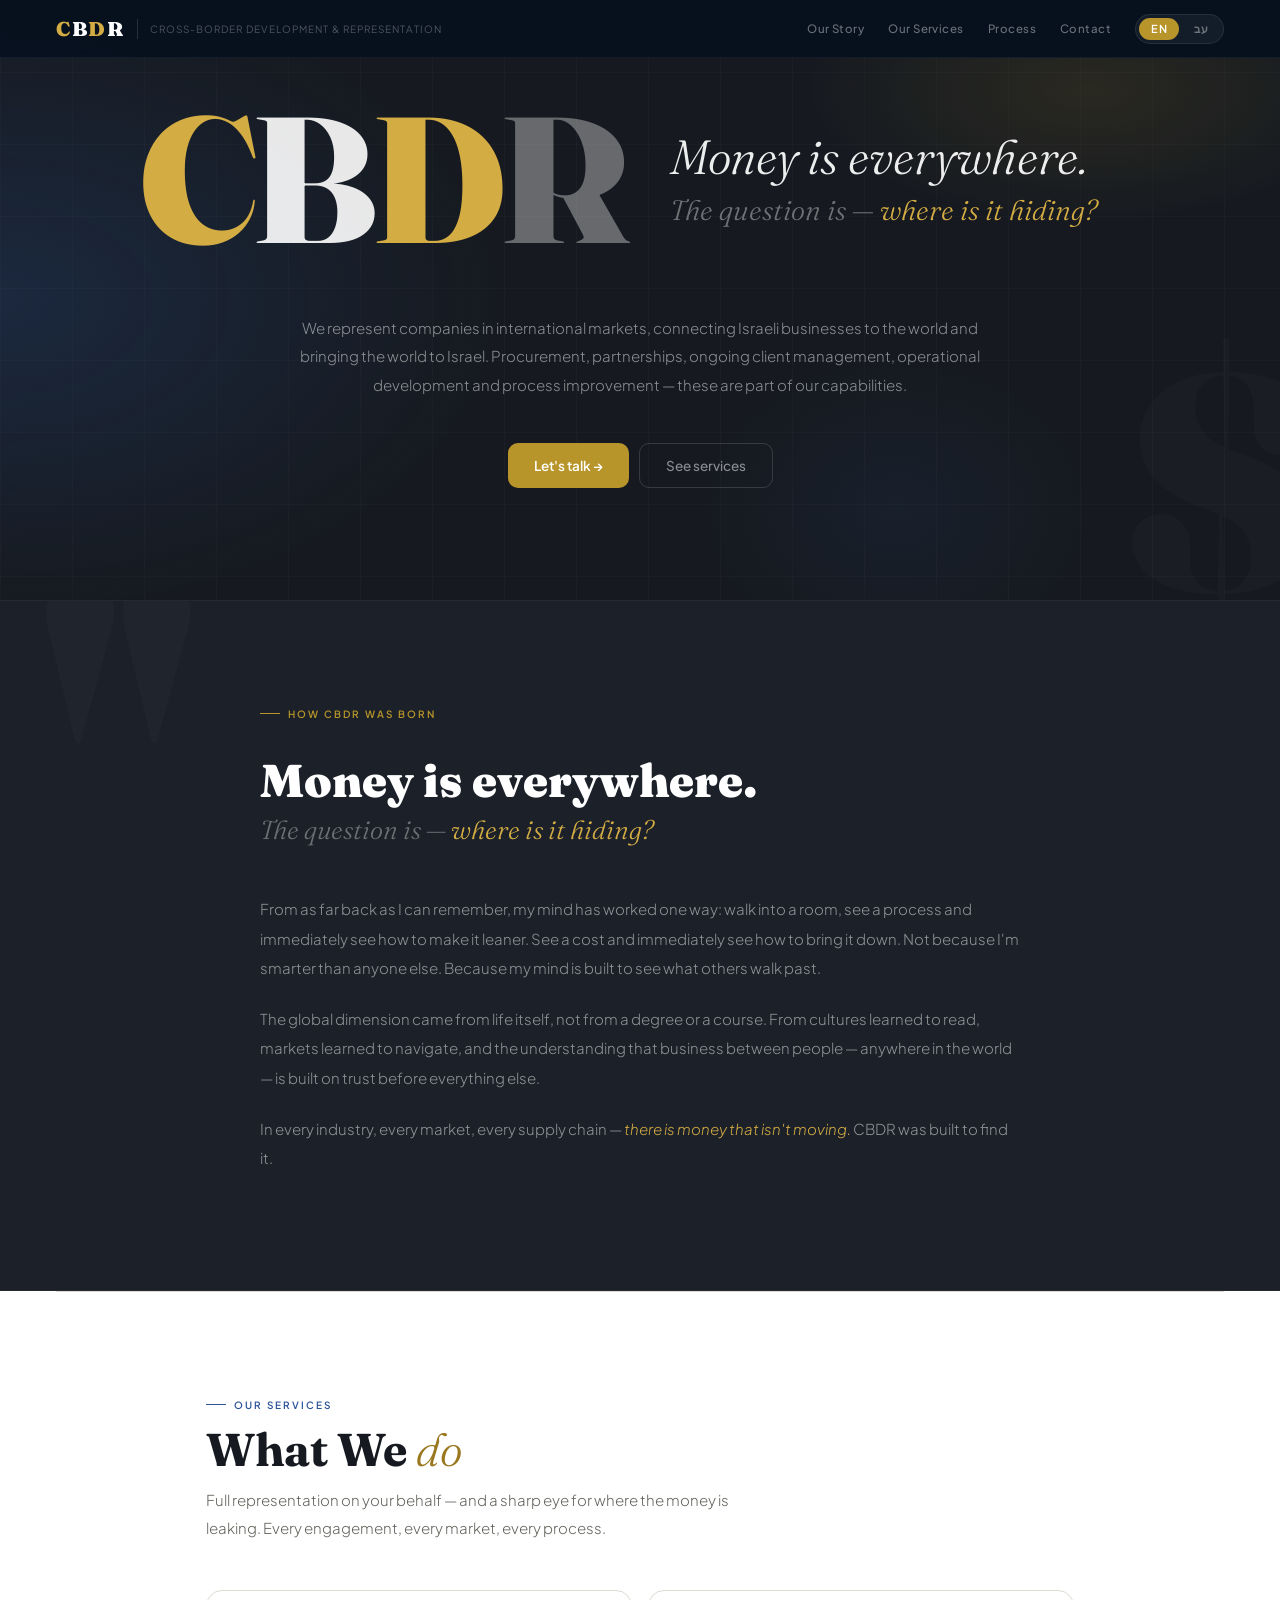
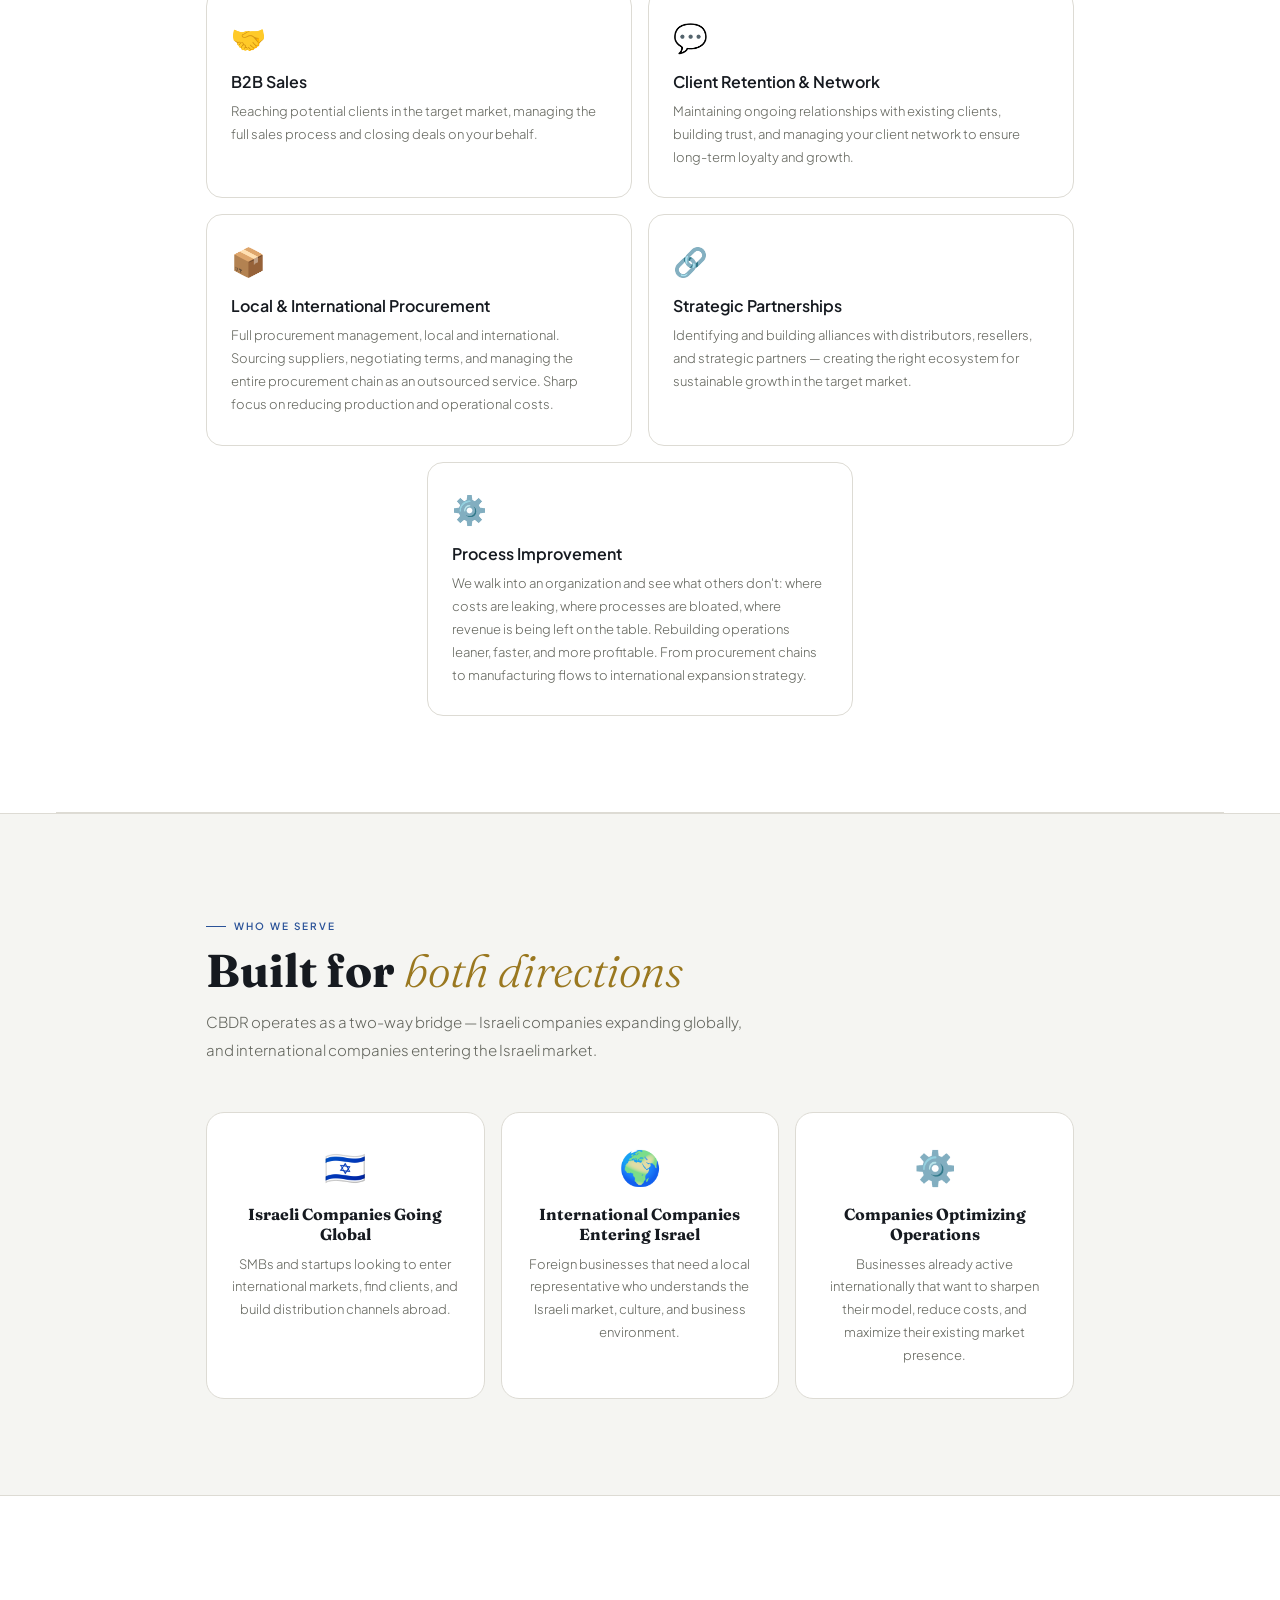
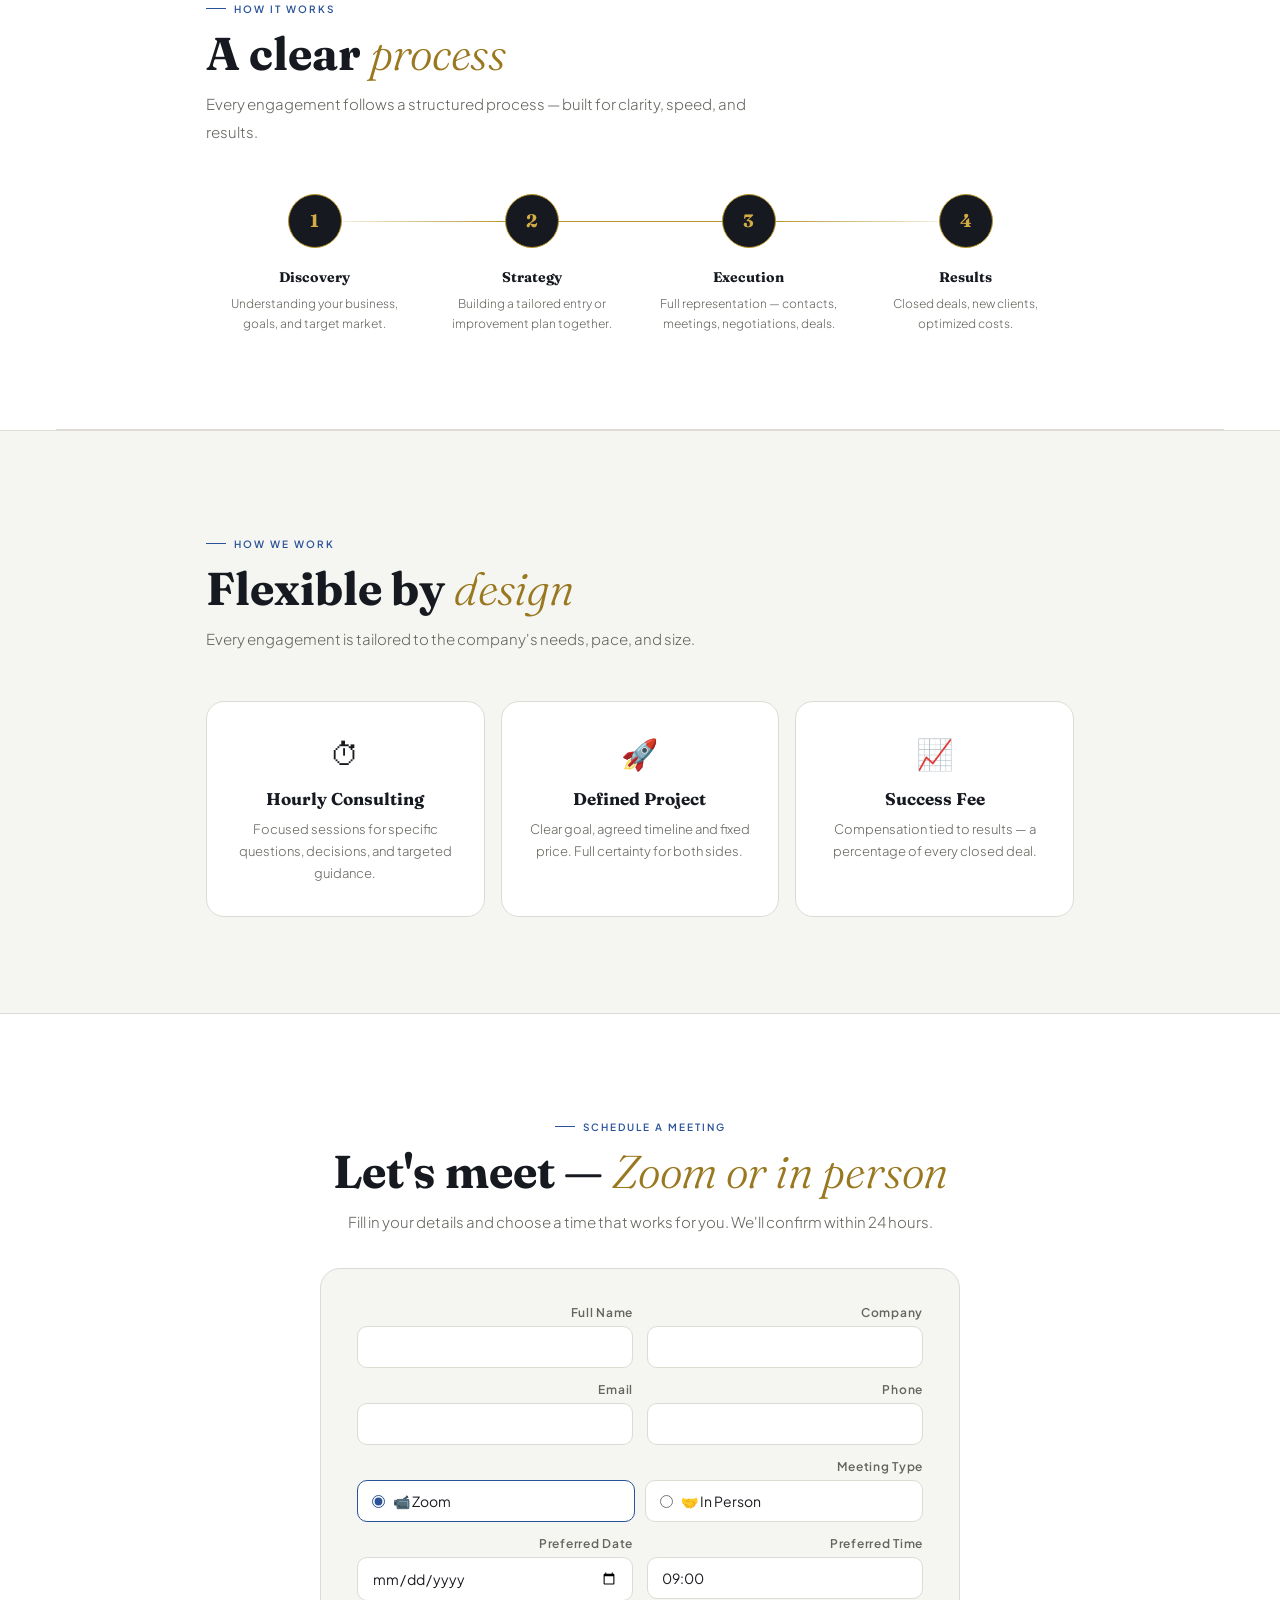
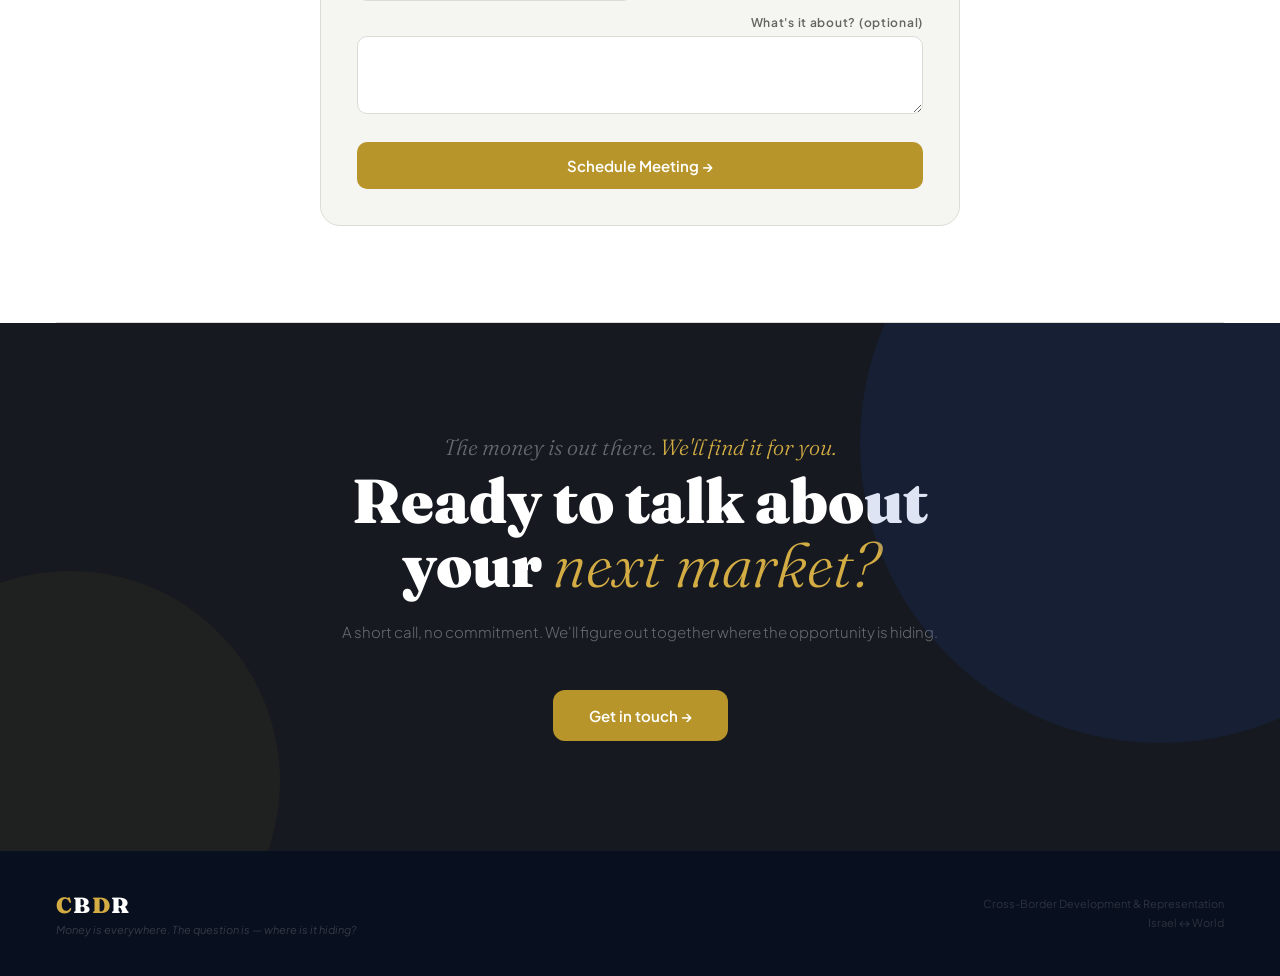
==== index.html @ e25335f0 "Add index.html for GitHub Pages" ====
<!DOCTYPE html>
<html lang="en">
<head>
<meta charset="UTF-8">
<meta name="viewport" content="width=device-width, initial-scale=1.0">
<title>CBDR | Cross-Border Development & Representation | Israel & Global Markets</title>
<link href="https://fonts.googleapis.com/css2?family=Fraunces:ital,opsz,wght@0,9..144,300;0,9..144,700;0,9..144,900;1,9..144,300;1,9..144,700;1,9..144,900&family=Plus+Jakarta+Sans:wght@300;400;500;600&display=swap" rel="stylesheet">
<style>
:root {
  --navy: #161a20;
  --navy2: #1c2129;
  --navy3: #222830;
  --blue: #2a5298;
  --blue-soft: #eef2fa;
  --gold: #9a7820;
  --gold-mid: #b8952a;
  --gold-bright: #d4ac44;
  --gold-light: #faf6ec;
  --white: #ffffff;
  --off: #f5f5f2;
  --border: #dddbd4;
  --muted: #64665e;
  --text: #1a1c20;
}
*, *::before, *::after { box-sizing: border-box; margin: 0; padding: 0; }
html { scroll-behavior: smooth; }
body { font-family: 'Plus Jakarta Sans', sans-serif; background: var(--white); color: var(--text); -webkit-font-smoothing: antialiased; overflow-x: hidden; }

/* ── NAV ── */
nav {
  position: fixed; top: 0; left: 0; right: 0; z-index: 200;
  background: rgba(7,17,31,0.95); backdrop-filter: blur(16px);
  padding: 0 56px; height: 58px;
  display: flex; align-items: center; justify-content: space-between;
  border-bottom: 1px solid rgba(255,255,255,0.05);
}
.nav-logo { display: flex; align-items: center; gap: 12px; direction: ltr !important; }
.nav-abbr {
  font-family: 'Fraunces', serif; font-size: 20px; font-weight: 900;
  color: #fff; letter-spacing: 0.08em;
}
.nav-abbr .g { color: var(--gold-bright); }
.nav-sep { width: 1px; height: 20px; background: rgba(255,255,255,0.12); }
.nav-tagline { font-size: 10px; font-weight: 400; color: rgba(255,255,255,0.28); letter-spacing: 0.1em; text-transform: uppercase; }
.nav-right { display: flex; align-items: center; gap: 24px; }
.nav-link { font-size: 11.5px; color: rgba(255,255,255,0.4); text-decoration: none; font-weight: 500; letter-spacing: 0.04em; transition: color 0.2s; }
.nav-link:hover { color: rgba(255,255,255,0.8); }
.lang-toggle { display: flex; gap: 3px; background: rgba(255,255,255,0.05); border: 1px solid rgba(255,255,255,0.08); border-radius: 20px; padding: 3px; }
.ltb { font-size: 11px; font-weight: 600; padding: 4px 12px; border-radius: 16px; cursor: pointer; border: none; background: transparent; color: rgba(255,255,255,0.38); font-family: 'Plus Jakarta Sans', sans-serif; transition: all 0.2s; letter-spacing: 0.04em; }
.ltb.on { background: var(--gold-mid); color: #fff; }

/* ── HERO ── */
.hero {
  min-height: 65vh; background: var(--navy);
  display: flex; flex-direction: column; justify-content: flex-end;
  padding: 0 56px 48px; position: relative; overflow: hidden;
}

/* animated gradient bg */
.hero-bg {
  position: absolute; inset: 0; pointer-events: none;
  background:
    radial-gradient(ellipse 60% 80% at 0% 50%, rgba(42,82,152,0.25) 0%, transparent 65%),
    radial-gradient(ellipse 40% 40% at 85% 15%, rgba(184,149,42,0.12) 0%, transparent 55%),
    radial-gradient(ellipse 30% 50% at 70% 85%, rgba(42,82,152,0.1) 0%, transparent 50%);
}
.hero-grid {
  position: absolute; inset: 0; pointer-events: none;
  background-image:
    linear-gradient(rgba(255,255,255,0.02) 1px, transparent 1px),
    linear-gradient(90deg, rgba(255,255,255,0.02) 1px, transparent 1px);
  background-size: 72px 72px;
}
/* big decorative text behind */
.hero-ghost {
  position: absolute; bottom: -40px; right: -20px;
  font-family: 'Fraunces', serif; font-size: 320px; font-weight: 900;
  color: rgba(255,255,255,0.015); line-height: 1; pointer-events: none;
  letter-spacing: -0.04em; user-select: none;
}
.hero-line-v {
  position: absolute; top: 0; bottom: 0; left: 52%;
  width: 1px; pointer-events: none;
  background: linear-gradient(to bottom, transparent 0%, rgba(255,255,255,0.04) 20%, rgba(255,255,255,0.04) 80%, transparent 100%);
}

.hero-inner {
  position: relative; z-index: 2;
  max-width: 1000px; margin: 0 auto; width: 100%;
  padding-top: 100px;
}

@keyframes pulse { 0%,100%{opacity:1;transform:scale(1)} 50%{opacity:0.5;transform:scale(0.8)} }

/* CBDR big letters */
.hero-cbdr { direction: ltr !important; unicode-bidi: isolate;
  font-family: 'Fraunces', serif; font-weight: 900;
  font-size: clamp(80px, 14vw, 180px);
  line-height: 0.88; letter-spacing: -0.04em;
  margin-bottom: 0; display: flex; align-items: baseline; gap: 0;
}
.hero-cbdr .lc { color: var(--gold-bright); }
.hero-cbdr .ln { color: rgba(255,255,255,0.9); }
.hero-cbdr .ld { color: var(--gold-bright); }
.hero-cbdr .lr { color: rgba(255,255,255,0.35); }

/* slogan */
.hero-slogan-block { margin-bottom: 44px; }
body.L-he .hero-slogan-l1,
body.L-he .hero-slogan-l2 { direction: rtl; text-align: right; unicode-bidi: isolate; }
.hero-slogan-l1 {
  font-family: 'Fraunces', serif;
  font-size: clamp(26px, 4vw, 48px);
  font-weight: 300; font-style: italic;
  color: rgba(255,255,255,0.92); line-height: 1.15; margin-bottom: 8px;
}
.hero-slogan-l2 {
  font-family: 'Fraunces', serif;
  font-size: clamp(16px, 2.2vw, 28px);
  font-weight: 300; font-style: italic;
  color: rgba(255,255,255,0.38); line-height: 1.3;
}
.hero-slogan-l2 em { color: var(--gold-bright); font-style: italic; }

.hero-desc {
  font-size: 14px; color: rgba(255,255,255,0.42);
  font-weight: 300; line-height: 1.85; max-width: 480px; margin-bottom: 40px;
}

.hero-ctas { display: flex; flex-wrap: wrap; gap: 10px; margin-bottom: 64px; }
.btn-gold {
  display: inline-flex; align-items: center; gap: 8px;
  background: var(--gold-mid); color: #fff;
  font-size: 13.5px; font-weight: 600; padding: 13px 26px;
  border-radius: 10px; text-decoration: none; transition: opacity 0.2s;
}
.btn-gold:hover { opacity: 0.88; }
.btn-ghost {
  display: inline-flex; align-items: center; gap: 8px;
  background: transparent; color: rgba(255,255,255,0.5);
  border: 1px solid rgba(255,255,255,0.14);
  font-size: 13.5px; font-weight: 500; padding: 13px 26px;
  border-radius: 10px; text-decoration: none; transition: all 0.2s;
}
.btn-ghost:hover { border-color: rgba(255,255,255,0.35); color: #fff; }

.hero-chips { display: flex; gap: 8px; flex-wrap: wrap; padding-top: 40px; border-top: 1px solid rgba(255,255,255,0.06); }
.chip { background: rgba(255,255,255,0.04); border: 1px solid rgba(255,255,255,0.08); border-radius: 7px; padding: 6px 13px; font-size: 11.5px; color: rgba(255,255,255,0.42); }

/* ── STORY ── */
.story-wrap {
  background: var(--navy2);
  border-top: 1px solid rgba(255,255,255,0.04);
  border-bottom: 1px solid rgba(255,255,255,0.04);
  padding: 96px 56px; position: relative; overflow: hidden;
}
.story-wrap::before {
  content: '"';
  position: absolute; top: -40px; left: 40px;
  font-family: 'Fraunces', serif; font-size: 400px; font-weight: 900;
  color: rgba(255,255,255,0.015); line-height: 1; pointer-events: none; user-select: none;
}
.story-inner { max-width: 760px; margin: 0 auto; position: relative; z-index: 1; }
.story-tag {
  display: inline-flex; align-items: center; gap: 8px;
  font-size: 10px; font-weight: 600; letter-spacing: 0.2em;
  text-transform: uppercase; color: var(--gold-mid); margin-bottom: 36px;
}
.story-tag::before { content: ''; width: 20px; height: 1px; background: var(--gold-mid); display: inline-block; }
.story-headline {
  font-family: 'Fraunces', serif;
  font-size: clamp(28px, 4vw, 46px);
  font-weight: 900; color: #fff; line-height: 1.1; margin-bottom: 8px;
}
.story-headline-2 {
  font-family: 'Fraunces', serif;
  font-size: clamp(16px, 2.5vw, 26px);
  font-weight: 300; font-style: italic;
  color: rgba(255,255,255,0.35); margin-bottom: 48px;
}
.story-headline-2 em { color: var(--gold-bright); font-style: italic; }
.story-body p {
  font-size: 15px; color: rgba(255,255,255,0.5);
  font-weight: 300; line-height: 1.95; margin-bottom: 22px;
}
.story-body p strong { color: rgba(255,255,255,0.85); font-weight: 500; }
.story-body p em { color: var(--gold-bright); font-style: italic; }
.story-closer {
  margin-top: 40px; padding-top: 36px;
  border-top: 1px solid rgba(255,255,255,0.07);
  font-family: 'Fraunces', serif;
  font-size: clamp(18px, 2.5vw, 26px);
  font-weight: 700; color: #fff; line-height: 1.3;
}
.story-closer em { color: var(--gold-bright); font-style: normal; }

/* ── LAYOUT ── */
.wrap { max-width: 980px; margin: 0 auto; padding: 96px 56px; }
.bg-off { background: var(--off); border-top: 1px solid var(--border); border-bottom: 1px solid var(--border); }
hr.sep { border: none; border-top: 1px solid var(--border); margin: 0 56px; }

.stag { display: inline-flex; align-items: center; gap: 8px; font-size: 10px; font-weight: 600; letter-spacing: 0.2em; text-transform: uppercase; color: var(--blue); margin-bottom: 14px; }
.stag::before { content: ''; width: 20px; height: 1.5px; background: var(--blue); display: inline-block; }
h2.stitle { font-family: 'Fraunces', serif; font-size: clamp(28px, 4vw, 46px); font-weight: 700; color: var(--navy); line-height: 1.08; margin-bottom: 12px; }
h2.stitle em { font-style: italic; font-weight: 300; color: var(--gold); }
p.sdesc { font-size: 15px; color: var(--muted); font-weight: 300; line-height: 1.85; max-width: 560px; margin-bottom: 48px; }

/* ── TRACKS ── */
.tracks { display: grid; grid-template-columns: 1fr 1fr; gap: 18px; }
.track { border-radius: 20px; padding: 36px 30px 58px; position: relative; overflow: hidden; }
.t01 { background: var(--blue-soft); border: 1.5px solid #bfd0f8; }
.t02 { background: var(--gold-light); border: 1.5px solid #e8d49a; }
.track-bg { font-family: 'Fraunces', serif; font-size: 120px; font-weight: 900; position: absolute; bottom: -22px; left: 16px; line-height: 1; user-select: none; pointer-events: none; }
.t01 .track-bg { color: rgba(26,80,214,.06); }
.t02 .track-bg { color: rgba(184,114,14,.08); }
.track-pill { display: inline-block; font-size: 9.5px; font-weight: 600; letter-spacing: 0.14em; text-transform: uppercase; padding: 4px 12px; border-radius: 20px; margin-bottom: 16px; }
.t01 .track-pill { background: rgba(26,80,214,.1); color: var(--blue); }
.t02 .track-pill { background: rgba(184,114,14,.12); color: var(--gold); }
.track-title { font-family: 'Fraunces', serif; font-size: 22px; font-weight: 700; color: var(--navy); margin-bottom: 12px; }
.track-desc { font-size: 14px; color: var(--muted); line-height: 1.8; position: relative; z-index: 1; }

/* ── SERVICES ── */
.srv-grid { display: grid; grid-template-columns: 1fr 1fr; gap: 16px; }
.srv-grid .srv:last-child:nth-child(odd) { grid-column: 1 / -1; max-width: calc(50% - 8px); margin: 0 auto; width: 100%; }
.srv {
  background: var(--white); border: 1px solid var(--border);
  border-radius: 16px; padding: 28px 24px;
  transition: all 0.28s; position: relative; overflow: hidden;
}
.srv::after {
  content: ''; position: absolute; bottom: 0; left: 0; right: 0;
  height: 2px; background: linear-gradient(to right, var(--gold), var(--gold-bright));
  transform: scaleX(0); transform-origin: left; transition: transform 0.3s ease;
}
.srv:hover { border-color: #c0ccec; box-shadow: 0 16px 48px rgba(26,80,214,.09); transform: translateY(-4px); }
.srv:hover::after { transform: scaleX(1); }
.srv-ico { font-size: 28px; margin-bottom: 16px; display: block; }
.srv-t { font-size: 16px; font-weight: 600; color: var(--navy); margin-bottom: 8px; }
.srv-d { font-size: 13px; color: var(--muted); line-height: 1.78; font-weight: 300; }

/* ── WHO ── */
.who-grid { display: grid; grid-template-columns: repeat(3,1fr); gap: 16px; }
.who-card { background: var(--white); border: 1px solid var(--border); border-radius: 18px; padding: 32px 22px; text-align: center; transition: box-shadow 0.2s; }
.who-card:hover { box-shadow: 0 8px 28px rgba(0,0,0,.07); }
.who-ico { font-size: 34px; display: block; margin-bottom: 16px; }
.who-t { font-family: 'Fraunces', serif; font-size: 16px; font-weight: 700; color: var(--navy); margin-bottom: 9px; }
.who-d { font-size: 13px; color: var(--muted); line-height: 1.75; font-weight: 300; }

/* ── PROCESS ── */
.process { display: grid; grid-template-columns: repeat(4,1fr); gap: 0; position: relative; margin-top: 8px; }
.process::before {
  content: ''; position: absolute;
  top: 27px; left: 12%; right: 12%; height: 1px;
  background: linear-gradient(to right, transparent, var(--gold-mid) 30%, var(--gold-mid) 70%, transparent);
}
.pstep { text-align: center; padding: 0 12px; }
.pstep-num {
  width: 54px; height: 54px; border-radius: 50%;
  background: var(--navy); border: 1.5px solid var(--gold-mid);
  color: var(--gold-bright); font-family: 'Fraunces', serif;
  font-size: 18px; font-weight: 700;
  display: flex; align-items: center; justify-content: center;
  margin: 0 auto 20px; position: relative; z-index: 1;
}
.pstep-t { font-family: 'Fraunces', serif; font-size: 14px; font-weight: 700; color: var(--navy); margin-bottom: 8px; }
.pstep-d { font-size: 12px; color: var(--muted); line-height: 1.65; font-weight: 300; }

/* ── TYPES ── */
.types-grid { display: grid; grid-template-columns: repeat(3,1fr); gap: 16px; }
.typ { border-radius: 18px; padding: 32px 22px; text-align: center; border: 1.5px solid var(--border); background: var(--white); transition: all 0.22s; }
.typ:hover { border-color: #b8c8ec; box-shadow: 0 10px 30px rgba(26,80,214,.07); transform: translateY(-3px); }
.typ-ico { font-size: 30px; display: block; margin-bottom: 16px; }
.typ-n { font-family: 'Fraunces', serif; font-size: 17px; font-weight: 700; color: var(--navy); margin-bottom: 9px; }
.typ-d { font-size: 13px; color: var(--muted); line-height: 1.7; font-weight: 300; }

/* ── CTA ── */
.cta-wrap {
  background: var(--navy); padding: 110px 56px;
  text-align: center; position: relative; overflow: hidden;
}
.cta-wrap::before { content: ''; position: absolute; top: -180px; right: -180px; width: 600px; height: 600px; border-radius: 50%; background: #1a3fa8; opacity: .14; pointer-events: none; }
.cta-wrap::after { content: ''; position: absolute; bottom: -140px; left: -140px; width: 420px; height: 420px; border-radius: 50%; background: var(--gold); opacity: .07; pointer-events: none; }
.cta-inner { position: relative; z-index: 1; }
.cta-pre { font-family: 'Fraunces', serif; font-size: clamp(16px, 2vw, 22px); font-style: italic; font-weight: 300; color: rgba(255,255,255,0.35); margin-bottom: 8px; }
.cta-pre em { color: var(--gold-bright); }
.cta-t { font-family: 'Fraunces', serif; font-size: clamp(36px, 5.5vw, 62px); font-weight: 900; color: #fff; line-height: 1.04; margin-bottom: 20px; }
.cta-t em { font-style: italic; font-weight: 300; color: var(--gold-bright); }
.cta-s { font-size: 15px; color: rgba(255,255,255,0.35); font-weight: 300; margin-bottom: 44px; line-height: 1.9; }
.cta-btn { display: inline-flex; align-items: center; gap: 10px; background: var(--gold-mid); color: #fff; font-size: 15px; font-weight: 600; padding: 16px 36px; border-radius: 12px; text-decoration: none; transition: opacity 0.2s; }
.cta-btn:hover { opacity: 0.88; }

/* ── FOOTER ── */
footer { background: #080f1e; padding: 40px 56px; display: flex; align-items: center; justify-content: space-between; flex-wrap: wrap; gap: 16px; }
.foot-left {}
.foot-abbr { direction: ltr !important; unicode-bidi: isolate; font-family: 'Fraunces', serif; font-size: 22px; font-weight: 900; color: #fff; letter-spacing: 0.06em; margin-bottom: 4px; }
.foot-abbr .g { color: var(--gold-bright); }
.foot-slogan { font-size: 11px; color: rgba(255,255,255,0.18); font-style: italic; }
.foot-right { font-size: 11px; color: rgba(255,255,255,0.15); text-align: right; line-height: 1.7; }

/* ── LANG ── */
/* no lang switch */

@media(max-width:700px){
  nav{padding:0 20px;} .nav-tagline,.nav-sep{display:none;}
  .hero{padding:0 24px 56px;}
  .story-wrap{padding:64px 24px;}
  .wrap{padding:60px 24px;}
  hr.sep{margin:0 24px;}
  .tracks,.srv-grid,.who-grid,.types-grid,.process{grid-template-columns:1fr;}

  .process::before{display:none;}
  .cta-wrap{padding:64px 24px;}
  footer{padding:24px;}
  .hero-ghost{display:none;}
  .hero-inner{grid-template-columns:1fr;}
  .hero-right{align-items:flex-start;}

}
</style>

  <!-- SEO Meta Tags -->
  <meta name="description" content="CBDR — Cross-Border Development & Representation. We help Israeli companies expand internationally and bring global companies into Israel. B2B sales, procurement, partnerships, client management and process improvement.">
  <meta name="keywords" content="cross border business development, international business representation, B2B sales Israel, business development Israel, global market entry, procurement outsourcing, international expansion, Israeli companies abroad, foreign companies Israel, business representative Israel">
  <meta name="author" content="CBDR - Niv Karo">
  <meta name="robots" content="index, follow">
  <link rel="canonical" href="https://cbdr-consulting.com">

  <!-- Open Graph (Facebook, LinkedIn, WhatsApp) -->
  <meta property="og:type" content="website">
  <meta property="og:url" content="https://cbdr-consulting.com">
  <meta property="og:title" content="CBDR | Cross-Border Development & Representation">
  <meta property="og:description" content="Money is everywhere. The question is — where is it hiding? We represent companies in international markets. B2B sales, procurement, partnerships and process improvement.">
  <meta property="og:locale" content="en_US">
  <meta property="og:locale:alternate" content="he_IL">

  <!-- Twitter Card -->
  <meta name="twitter:card" content="summary_large_image">
  <meta name="twitter:title" content="CBDR | Cross-Border Development & Representation">
  <meta name="twitter:description" content="We connect Israeli businesses to the world and bring the world to Israel. B2B sales, procurement, partnerships and process improvement.">

  <!-- Schema.org structured data -->
  <script type="application/ld+json">
  {
    "@context": "https://schema.org",
    "@type": "ProfessionalService",
    "name": "CBDR - Cross-Border Development & Representation",
    "url": "https://cbdr-consulting.com",
    "email": "niv@cbdr-consulting.com",
    "description": "Cross-border business development and representation. Helping Israeli companies expand internationally and bringing global companies into Israel.",
    "slogan": "Money is everywhere. The question is — where is it hiding?",
    "areaServed": ["Israel", "United States", "Europe"],
    "serviceType": [
      "International Business Development",
      "B2B Sales Representation",
      "Procurement Management",
      "Strategic Partnerships",
      "Process Improvement"
    ],
    "knowsLanguage": ["Hebrew", "English"]
  }
  </script>
</head>
<body class="L-">

<!-- NAV -->
<nav>
  <div class="nav-logo">
    <div class="nav-abbr"><span class="g">C</span>B<span class="g">D</span>R</div>
    <div class="nav-sep"></div>
    <div class="nav-tagline">Cross-Border Development & Representation</div>
    
  </div>
  <div class="nav-right">
    <a href="#story" class="nav-link"><span class="t-en">Our Story</span><span class="t-he" style="display:none">הסיפור שלנו</span></a>
    
    <a href="#services" class="nav-link"><span class="t-en">Our Services</span><span class="t-he" style="display:none">השירותים שלנו</span></a>
    
    <a href="#process" class="nav-link"><span class="t-en">Process</span><span class="t-he" style="display:none">תהליך</span></a>
    
    <a href="#contact" class="nav-link"><span class="t-en">Contact</span><span class="t-he" style="display:none">צור קשר</span></a>
    
    <div class="lang-toggle">
      <button class="ltb on" onclick="setL('en')">EN</button>
      <button class="ltb" onclick="setL('he')">עב</button>
    </div>
  </div>
</nav>

<!-- HERO -->
<section class="hero">
  <div class="hero-bg"></div>
  <div class="hero-grid"></div>
  <div class="hero-ghost">$</div>
  <div class="hero-inner">

    <!-- Row 1: CBDR left | Slogan right — same height -->
    <div style="display:grid;grid-template-columns:1fr 1fr;gap:48px;align-items:center;direction:ltr;margin-bottom:56px;">

      <!-- LEFT: CBDR big -->
      <div class="hero-cbdr" style="justify-content:flex-start;">
        <span class="lc">C</span><span class="ln">B</span><span class="ld">D</span><span class="lr">R</span>
      </div>

      <!-- RIGHT: Slogan -->
      <div style="direction:ltr;">
        <div class="hero-slogan-l1"><span class="t-en">Money is everywhere.</span><span class="t-he" style="display:none;direction:rtl;unicode-bidi:isolate;">הכסף נמצא בכל מקום.</span></div>
        <div class="hero-slogan-l2" style="margin-top:8px;"><span class="t-en">The question is — <em>where is it hiding?</em></span><span class="t-he" style="display:none;direction:rtl;unicode-bidi:isolate;">השאלה היא — <em>איפה הוא מתחבא?</em></span></div>
      </div>

    </div>

    <!-- Row 2: Description centered -->
    <div style="text-align:center;max-width:720px;margin:0 auto 44px;direction:ltr;">
      <p class="hero-desc" style="max-width:100%;margin-bottom:0;font-size:15px;color:rgba(255,255,255,0.5);line-height:1.9;">
        <span class="t-en">We represent companies in international markets, connecting Israeli businesses to the world and bringing the world to Israel. Procurement, partnerships, ongoing client management, operational development and process improvement — these are part of our capabilities.</span>
        <span class="t-he" style="display:none">אנחנו מייצגים חברות בשווקים בינלאומיים, מחברים בין עסקים ישראליים לעולם ובין העולם לישראל. רכש, שותפויות, ניהול לקוחות שוטף, פיתוח תפעולי ושיפור תהליכים — אלה חלק מהיכולות שלנו.</span>
      </p>
    </div>

    <!-- Row 3: CTAs centered -->
    <div class="hero-ctas" style="justify-content:center;">
      <a href="#contact" class="btn-gold"><span class="t-en">Let's talk →</span><span class="t-he" style="display:none">בואו נדבר ←</span></a>
      <a href="#services" class="btn-ghost"><span class="t-en">See services</span><span class="t-he" style="display:none">השירותים שלנו</span></a>
    </div>

  </div></section>

<!-- STORY -->
<section class="story-wrap" id="story">
  <div class="story-inner">
    <div class="story-tag">
      <span class="t-en">How CBDR was born</span>
      <span class="t-he" style="display:none">איך נולד CBDR</span>
    </div>
    <div class="story-headline">
      <span class="t-en">Money is everywhere.</span>
      <span class="t-he" style="display:none;direction:rtl;unicode-bidi:isolate;">הכסף נמצא בכל מקום.</span>
    </div>
    <div class="story-headline-2">
      <span class="t-en">The question is — <em>where is it hiding?</em></span>
      <span class="t-he" style="display:none;direction:rtl;unicode-bidi:isolate;">השאלה היא — <em>איפה הוא מתחבא?</em></span>
    </div>
    <div class="story-body">
      <p>
        <span class="t-en">From as far back as I can remember, my mind has worked one way: walk into a room, see a process and immediately see how to make it leaner. See a cost and immediately see how to bring it down. Not because I'm smarter than anyone else. Because my mind is built to see what others walk past.</span>
        <span class="t-he" style="display:none">מאז שאני זוכר את עצמי, הראש עובד ככה: נכנס לחדר, רואה תהליך ומיד רואה איך לקצר אותו. לא כי אני חכם יותר. כי הראש שלי בנוי לראות את מה שאחרים עוברים לידו.</span>
      </p>
      <p>
        <span class="t-en">The global dimension came from life itself, not from a degree or a course. From cultures learned to read, markets learned to navigate, and the understanding that business between people — anywhere in the world — is built on trust before everything else.</span>
        <span class="t-he" style="display:none">הגלובליות הגיעה מהחיים עצמם, לא מתואר ולא מקורס. מתרבויות שלמדתי לקרוא, משווקים שלמדתי לנווט, ומהבנה שעסקים בין אנשים — בכל מקום בעולם — בנויים על אמון לפני הכל.</span>
      </p>
      <p>
        <span class="t-en">In every industry, every market, every supply chain — <em>there is money that isn't moving.</em> CBDR was built to find it.</span>
        <span class="t-he" style="display:none">בכל תחום, כל שוק, כל שרשרת אספקה — <em>יש כסף שלא זז.</em> CBDR נבנה כדי למצוא אותו.</span>
      </p>
    </div>

  </div>
</section>

<hr class="sep">

<!-- SERVICES -->
<div class="wrap" id="services">
  <div class="stag"><span class="t-en">Our Services</span><span class="t-he" style="display:none">השירותים שלנו</span></div>
  <h2 class="stitle"><span class="t-en">What We <em>do</em></span><span class="t-he" style="display:none">מה אנחנו <em>עושים</em></span></h2>
  </h2>
  <p class="sdesc"><span class="t-en">Full representation on your behalf — and a sharp eye for where the money is leaking. Every engagement, every market, every process.</span><span class="t-he" style="display:none">ייצוג מלא בשמכם — ועין חדה לאיפה הכסף בורח. בכל התקשרות, בכל שוק, בכל תהליך.</span></p>
  
  <div class="srv-grid">
    <div class="srv">
      <span class="srv-ico">🤝</span>
      <div class="srv-t"><span class="t-en">B2B Sales</span><span class="t-he" style="display:none">מכירות B2B</span></div>
      <div class="srv-d"><span class="t-en">Reaching potential clients in the target market, managing the full sales process and closing deals on your behalf.</span><span class="t-he" style="display:none">יצירת קשר עם לקוחות פוטנציאליים, ניהול תהליכי מכירה וסגירת עסקאות בשם החברה — מהפנייה הראשונה ועד חתימה.</span></div>
      
    </div>
    <div class="srv">
      <span class="srv-ico">💬</span>
      <div class="srv-t">Client Retention & Network</div>
      <div class="srv-d"><span class="t-en">Maintaining ongoing relationships with existing clients, building trust, and managing your client network to ensure long-term loyalty and growth.</span><span class="t-he" style="display:none">שמירה על הקשר עם לקוחות קיימים, חיזוק האמון וניהול שוטף של רשת הלקוחות להבטחת נאמנות וצמיחה לאורך זמן.</span></div>
      
    </div>
    <div class="srv">
      <span class="srv-ico">📦</span>
      <div class="srv-t"><span class="t-en"><span class="t-en">Local &amp; International Procurement</span><span class="t-he" style="display:none">רכש מקומי ובינלאומי</span></span><span class="t-he" style="display:none">רכש</span></div>
      <div class="srv-d"><span class="t-en">Full procurement management, local and international. Sourcing suppliers, negotiating terms, and managing the entire procurement chain as an outsourced service. Sharp focus on reducing production and operational costs.</span><span class="t-he" style="display:none">ניהול רכש מלא באאוטסורס, מקומי ובינלאומי. איתור ספקים, מו"מ וניהול שרשרת הרכש כולה. דגש על הוזלת עלויות ייצור ותפעול.</span></div>
      
    </div>
    <div class="srv">
      <span class="srv-ico">🔗</span>
      <div class="srv-t"><span class="t-en">Strategic Partnerships</span><span class="t-he" style="display:none">פיתוח שותפויות</span></div>
      <div class="srv-d"><span class="t-en">Identifying and building alliances with distributors, resellers, and strategic partners — creating the right ecosystem for sustainable growth in the target market.</span><span class="t-he" style="display:none">איתור ובניית שיתופי פעולה עם מפיצים, ריסלרים ושותפים אסטרטגיים — בניית האקוסיסטם הנכון לצמיחה בשוק היעד.</span></div>
      
    </div>
    <div class="srv">
      <span class="srv-ico">⚙️</span>
      <div class="srv-t"><span class="t-en">Process Improvement</span><span class="t-he" style="display:none">ייעוץ ושיפור תהליכים</span></div>
      <div class="srv-d"><span class="t-en">We walk into an organization and see what others don't: where costs are leaking, where processes are bloated, where revenue is being left on the table. Rebuilding operations leaner, faster, and more profitable. From procurement chains to manufacturing flows to international expansion strategy.</span><span class="t-he" style="display:none">אנחנו נכנסים לארגון ורואים מה שאחרים לא רואים: איפה העלויות בורחות, איפה התהליכים מנופחים, איפה ההכנסה מתאדה. בונים מחדש את הפעילות — רזה יותר, מהיר יותר, רווחי יותר. מרכש ועד ייצור, מתפעול ועד אסטרטגיית כניסה לשוק.</span></div>
    </div>
  </div>
</div>

<hr class="sep">

<!-- WHO -->
<div class="bg-off">
  <div class="wrap">
    <div class="stag"><span class="t-en">Who We Serve</span><span class="t-he" style="display:none">עם מי אנחנו עובדים</span></div>
    <h2 class="stitle"><span class="t-en">Built for <em>both directions</em></span><span class="t-he" style="display:none">עובדים <em>בשני הכיוונים</em></span></h2>
    </h2>
    <p class="sdesc"><span class="t-en">CBDR operates as a two-way bridge — Israeli companies expanding globally, and international companies entering the Israeli market.</span><span class="t-he" style="display:none">CBDR פועל כגשר דו-כיווני — חברות ישראליות שמתרחבות לעולם, וחברות בינלאומיות שנכנסות לשוק הישראלי.</span></p>
    
    <div class="who-grid">
      <div class="who-card">
        <span class="who-ico">🇮🇱</span>
        <div class="who-t"><span class="t-en">Israeli Companies Going Global</span><span class="t-he" style="display:none">חברות ישראליות שיוצאות לעולם</span></div>
        <div class="who-d"><span class="t-en">SMBs and startups looking to enter international markets, find clients, and build distribution channels abroad.</span><span class="t-he" style="display:none">חברות קטנות ובינוניות וסטארטאפים שרוצים להיכנס לשווקים בינלאומיים, למצוא לקוחות ולבנות ערוצי הפצה בחו"ל.</span></div>
        
      </div>
      <div class="who-card">
        <span class="who-ico">🌍</span>
        <div class="who-t"><span class="t-en">International Companies Entering Israel</span><span class="t-he" style="display:none">חברות זרות שנכנסות לישראל</span></div>
        <div class="who-d"><span class="t-en">Foreign businesses that need a local representative who understands the Israeli market, culture, and business environment.</span><span class="t-he" style="display:none">חברות בינלאומיות שצריכות נציג מקומי שמבין את השוק הישראלי, את התרבות ואת סביבת העסקים.</span></div>
        
      </div>
      <div class="who-card">
        <span class="who-ico">⚙️</span>
        <div class="who-t"><span class="t-en">Companies Optimizing Operations</span><span class="t-he" style="display:none">חברות שמשפרות פעילות קיימת</span></div>
        <div class="who-d"><span class="t-en">Businesses already active internationally that want to sharpen their model, reduce costs, and maximize their existing market presence.</span><span class="t-he" style="display:none">חברות שכבר פועלות בחו"ל ורוצות לחדד את המודל, להוזיל עלויות ולמקסם את הנוכחות הקיימת בשוק.</span></div>
        
      </div>
    </div>
  </div>
</div>

<!-- PROCESS -->
<div class="wrap" id="process">
  <div class="stag"><span class="t-en">How It Works</span><span class="t-he" style="display:none">איך זה עובד</span></div>
  <h2 class="stitle"><span class="t-en">A clear <em>process</em></span><span class="t-he" style="display:none">תהליך <em>ברור</em></span></h2>
  </h2>
  <p class="sdesc"><span class="t-en">Every engagement follows a structured process — built for clarity, speed, and results.</span><span class="t-he" style="display:none">כל שיתוף פעולה מתנהל לפי תהליך מובנה — ברור, מהיר ומכוון לתוצאות.</span></p>
  
  <div class="process">
    <div class="pstep">
      <div class="pstep-num">1</div>
      <div class="pstep-t"><span class="t-en">Discovery</span><span class="t-he" style="display:none">היכרות</span></div>
      <div class="pstep-d"><span class="t-en">Understanding your business, goals, and target market.</span><span class="t-he" style="display:none">הבנת העסק, היעדים ושוק המטרה.</span></div>
      
    </div>
    <div class="pstep">
      <div class="pstep-num">2</div>
      <div class="pstep-t"><span class="t-en">Strategy</span><span class="t-he" style="display:none">אסטרטגיה</span></div>
      <div class="pstep-d"><span class="t-en">Building a tailored entry or improvement plan together.</span><span class="t-he" style="display:none">בניית תוכנית מותאמת יחד.</span></div>
      
    </div>
    <div class="pstep">
      <div class="pstep-num">3</div>
      <div class="pstep-t"><span class="t-en">Execution</span><span class="t-he" style="display:none">ביצוע</span></div>
      <div class="pstep-d"><span class="t-en">Full representation — contacts, meetings, negotiations, deals.</span><span class="t-he" style="display:none">ייצוג מלא — קשרים, פגישות, מו"מ, עסקאות.</span></div>
      
    </div>
    <div class="pstep">
      <div class="pstep-num">4</div>
      <div class="pstep-t"><span class="t-en">Results</span><span class="t-he" style="display:none">תוצאות</span></div>
      <div class="pstep-d"><span class="t-en">Closed deals, new clients, optimized costs.</span><span class="t-he" style="display:none">עסקאות סגורות, לקוחות חדשים, עלויות מופחתות.</span></div>
      
    </div>
  </div>
</div>

<hr class="sep">

<!-- TYPES -->
<div class="bg-off">
  <div class="wrap">
    <div class="stag"><span class="t-en">How We Work</span><span class="t-he" style="display:none">סוגי שירות</span></div>
    <h2 class="stitle"><span class="t-en">Flexible by <em>design</em></span><span class="t-he" style="display:none">גמישות <em>מלאה</em></span></h2>
    </h2>
    <p class="sdesc"><span class="t-en">Every engagement is tailored to the company's needs, pace, and size.</span><span class="t-he" style="display:none">כל שיתוף פעולה מותאם לצרכים, לקצב ולגודל של כל חברה.</span></p>
    
    <div class="types-grid">
      <div class="typ">
        <span class="typ-ico">⏱</span>
        <div class="typ-n"><span class="t-en">Hourly Consulting</span><span class="t-he" style="display:none">ייעוץ לפי שעה</span></div>
        <div class="typ-d"><span class="t-en">Focused sessions for specific questions, decisions, and targeted guidance.</span><span class="t-he" style="display:none">סשנים ממוקדים לשאלות נקודתיות ותמיכה בהחלטות ספציפיות.</span></div>
        
      </div>
      <div class="typ">
        <span class="typ-ico">🚀</span>
        <div class="typ-n"><span class="t-en">Defined Project</span><span class="t-he" style="display:none">פרויקט מוגדר</span></div>
        <div class="typ-d"><span class="t-en">Clear goal, agreed timeline and fixed price. Full certainty for both sides.</span><span class="t-he" style="display:none">מטרה ברורה, לו"ז מוסכם ומחיר קבוע. ודאות מלאה לשני הצדדים.</span></div>
        
      </div>
      <div class="typ">
        <span class="typ-ico">📈</span>
        <div class="typ-n"><span class="t-en">Success Fee</span><span class="t-he" style="display:none">עמלת הצלחה</span></div>
        <div class="typ-d"><span class="t-en">Compensation tied to results — a percentage of every closed deal.</span><span class="t-he" style="display:none">תגמול לפי תוצאות — אחוז מכל עסקה שנסגרת.</span></div>
        
      </div>
    </div>
  </div>
</div>


<!-- BOOKING -->
<div class="wrap" id="contact">
  <div style="max-width:640px;margin:0 auto;text-align:center;">
    <div class="stag" style="justify-content:center;"><span class="t-en">Schedule a Meeting</span><span class="t-he" style="display:none">קביעת פגישה</span></div>
    <h2 class="stitle" style="text-align:center;">
      <span class="t-en">Let's meet — <em>Zoom or in person</em></span>
      <span class="t-he" style="display:none">בואו נפגש — <em>זום או פרונטלי</em></span>
    </h2>
    <p class="sdesc" style="max-width:100%;margin-bottom:32px;">
      <span class="t-en">Fill in your details and choose a time that works for you. We'll confirm within 24 hours.</span>
      <span class="t-he" style="display:none">מלאו את הפרטים ובחרו זמן שמתאים לכם. נאשר תוך 24 שעות.</span>
    </p>

    <form id="booking-form" style="background:var(--off);border:1px solid var(--border);border-radius:20px;padding:36px;text-align:right;" onsubmit="submitBooking(event)">
      <div style="display:grid;grid-template-columns:1fr 1fr;gap:14px;margin-bottom:14px;">
        <div>
          <label style="display:block;font-size:12px;font-weight:600;color:var(--muted);margin-bottom:6px;letter-spacing:0.06em;">
            <span class="t-en">Full Name</span><span class="t-he" style="display:none">שם מלא</span>
          </label>
          <input type="text" id="f-name" required placeholder="" style="width:100%;padding:11px 14px;border:1.5px solid var(--border);border-radius:10px;font-size:14px;font-family:inherit;background:var(--white);color:var(--text);outline:none;transition:border-color 0.2s;" onfocus="this.style.borderColor='var(--blue)'" onblur="this.style.borderColor='var(--border)'">
        </div>
        <div>
          <label style="display:block;font-size:12px;font-weight:600;color:var(--muted);margin-bottom:6px;letter-spacing:0.06em;">
            <span class="t-en">Company</span><span class="t-he" style="display:none">חברה</span>
          </label>
          <input type="text" id="f-company" placeholder="" style="width:100%;padding:11px 14px;border:1.5px solid var(--border);border-radius:10px;font-size:14px;font-family:inherit;background:var(--white);color:var(--text);outline:none;transition:border-color 0.2s;" onfocus="this.style.borderColor='var(--blue)'" onblur="this.style.borderColor='var(--border)'">
        </div>
      </div>
      <div style="display:grid;grid-template-columns:1fr 1fr;gap:14px;margin-bottom:14px;">
        <div>
          <label style="display:block;font-size:12px;font-weight:600;color:var(--muted);margin-bottom:6px;letter-spacing:0.06em;">
            <span class="t-en">Email</span><span class="t-he" style="display:none">אימייל</span>
          </label>
          <input type="email" id="f-email" required placeholder="" style="width:100%;padding:11px 14px;border:1.5px solid var(--border);border-radius:10px;font-size:14px;font-family:inherit;background:var(--white);color:var(--text);outline:none;transition:border-color 0.2s;" onfocus="this.style.borderColor='var(--blue)'" onblur="this.style.borderColor='var(--border)'">
        </div>
        <div>
          <label style="display:block;font-size:12px;font-weight:600;color:var(--muted);margin-bottom:6px;letter-spacing:0.06em;">
            <span class="t-en">Phone</span><span class="t-he" style="display:none">טלפון</span>
          </label>
          <input type="tel" id="f-phone" placeholder="" style="width:100%;padding:11px 14px;border:1.5px solid var(--border);border-radius:10px;font-size:14px;font-family:inherit;background:var(--white);color:var(--text);outline:none;transition:border-color 0.2s;" onfocus="this.style.borderColor='var(--blue)'" onblur="this.style.borderColor='var(--border)'">
        </div>
      </div>
      <div style="margin-bottom:14px;">
        <label style="display:block;font-size:12px;font-weight:600;color:var(--muted);margin-bottom:6px;letter-spacing:0.06em;">
          <span class="t-en">Meeting Type</span><span class="t-he" style="display:none">סוג פגישה</span>
        </label>
        <div style="display:flex;gap:10px;">
          <label style="flex:1;display:flex;align-items:center;gap:8px;padding:11px 14px;border:1.5px solid var(--border);border-radius:10px;cursor:pointer;background:var(--white);transition:border-color 0.2s;" id="lbl-zoom">
            <input type="radio" name="meeting-type" value="zoom" checked onchange="selectType('zoom')" style="accent-color:var(--blue);">
            <span style="font-size:14px;">📹 Zoom</span>
          </label>
          <label style="flex:1;display:flex;align-items:center;gap:8px;padding:11px 14px;border:1.5px solid var(--border);border-radius:10px;cursor:pointer;background:var(--white);transition:border-color 0.2s;" id="lbl-person">
            <input type="radio" name="meeting-type" value="in-person" onchange="selectType('in-person')" style="accent-color:var(--blue);">
            <span style="font-size:14px;">🤝 <span class="t-en">In Person</span><span class="t-he" style="display:none">פרונטלי</span></span>
          </label>
        </div>
      </div>
      <div style="display:grid;grid-template-columns:1fr 1fr;gap:14px;margin-bottom:14px;">
        <div>
          <label style="display:block;font-size:12px;font-weight:600;color:var(--muted);margin-bottom:6px;letter-spacing:0.06em;">
            <span class="t-en">Preferred Date</span><span class="t-he" style="display:none">תאריך מועדף</span>
          </label>
          <input type="date" id="f-date" required style="width:100%;padding:11px 14px;border:1.5px solid var(--border);border-radius:10px;font-size:14px;font-family:inherit;background:var(--white);color:var(--text);outline:none;transition:border-color 0.2s;" onfocus="this.style.borderColor='var(--blue)'" onblur="this.style.borderColor='var(--border)'">
        </div>
        <div>
          <label style="display:block;font-size:12px;font-weight:600;color:var(--muted);margin-bottom:6px;letter-spacing:0.06em;">
            <span class="t-en">Preferred Time</span><span class="t-he" style="display:none">שעה מועדפת</span>
          </label>
          <select id="f-time" style="width:100%;padding:11px 14px;border:1.5px solid var(--border);border-radius:10px;font-size:14px;font-family:inherit;background:var(--white);color:var(--text);outline:none;transition:border-color 0.2s;appearance:none;" onfocus="this.style.borderColor='var(--blue)'" onblur="this.style.borderColor='var(--border)'">
            <option value="09:00">09:00</option>
            <option value="10:00">10:00</option>
            <option value="11:00">11:00</option>
            <option value="12:00">12:00</option>
            <option value="13:00">13:00</option>
            <option value="14:00">14:00</option>
            <option value="15:00">15:00</option>
            <option value="16:00">16:00</option>
            <option value="17:00">17:00</option>
          </select>
        </div>
      </div>
      <div style="margin-bottom:24px;">
        <label style="display:block;font-size:12px;font-weight:600;color:var(--muted);margin-bottom:6px;letter-spacing:0.06em;">
          <span class="t-en">What's it about? (optional)</span><span class="t-he" style="display:none">במה מדובר? (אופציונלי)</span>
        </label>
        <textarea id="f-note" rows="3" placeholder="" style="width:100%;padding:11px 14px;border:1.5px solid var(--border);border-radius:10px;font-size:14px;font-family:inherit;background:var(--white);color:var(--text);outline:none;resize:vertical;transition:border-color 0.2s;" onfocus="this.style.borderColor='var(--blue)'" onblur="this.style.borderColor='var(--border)'"></textarea>
      </div>
      <button type="submit" style="width:100%;padding:14px;background:var(--gold-mid);color:#fff;border:none;border-radius:10px;font-size:15px;font-weight:600;font-family:inherit;cursor:pointer;transition:opacity 0.2s;" onmouseover="this.style.opacity='0.88'" onmouseout="this.style.opacity='1'">
        <span class="t-en">Schedule Meeting →</span><span class="t-he" style="display:none">קביעת פגישה ←</span>
      </button>
    </form>

    <div id="booking-success" style="display:none;background:var(--off);border:1.5px solid #b8e0c8;border-radius:20px;padding:48px 36px;text-align:center;">
      <div style="font-size:48px;margin-bottom:16px;">✅</div>
      <div style="font-family:'Fraunces',serif;font-size:24px;font-weight:700;color:var(--navy);margin-bottom:10px;">
        <span class="t-en">Request received!</span><span class="t-he" style="display:none">הבקשה התקבלה!</span>
      </div>
      <div style="font-size:14px;color:var(--muted);font-weight:300;">
        <span class="t-en">We'll confirm your meeting within 24 hours.</span><span class="t-he" style="display:none">נאשר את הפגישה תוך 24 שעות.</span>
      </div>
    </div>
  </div>
</div>

<hr class="sep">

<!-- CTA -->
<section class="cta-wrap">
  <div class="cta-inner">
    <div class="cta-pre"><span class="t-en">The money is out there. <em>We'll find it for you.</em></span><span class="t-he" style="display:none">הכסף שם בחוץ. <em>אנחנו נמצא אותו בשבילכם.</em></span></div>
    </div>
    <h2 class="cta-t"><span class="t-en">Ready to talk about<br>your <em>next market?</em></span><span class="t-he" style="display:none">מוכנים לדבר על<br>השוק <em>הבא שלכם?</em></span></h2>
    </h2>
    <p class="cta-s"><span class="t-en">A short call, no commitment. We'll figure out together where the opportunity is hiding.</span><span class="t-he" style="display:none">שיחה קצרה, בלי התחייבות. נבין יחד איפה ההזדמנות מתחבאת.</span></p>
    
    <a href="/cdn-cgi/l/email-protection#88f1e7fdfac8ede5e9e1e4a6ebe7e5" class="cta-btn">
      <span class=""><span class="t-en">Get in touch →</span><span class="t-he" style="display:none">לשיחת היכרות ←</span></span>
      
    </a>
  </div>
</section>

<footer>
  <div class="foot-left">
    <div class="foot-abbr"><span class="g">C</span>B<span class="g">D</span>R</div>
    <div class="foot-slogan">Money is everywhere. The question is — where is it hiding?</div>
  </div>
  <div class="foot-right">Cross-Border Development & Representation<br><span class="t-en">Israel ↔ World</span><span class="t-he" style="display:none">ישראל ↔ עולם</span></div>
  
</footer>

<script>

function submitBooking(e) {
  e.preventDefault();
  var name = document.getElementById('f-name').value;
  var email = document.getElementById('f-email').value;
  var date = document.getElementById('f-date').value;
  var time = document.getElementById('f-time').value;
  var type = document.querySelector('input[name="meeting-type"]:checked').value;
  var company = document.getElementById('f-company').value;
  var note = document.getElementById('f-note').value;
  
  // Build mailto
  var subject = encodeURIComponent('Meeting Request - CBDR | ' + date + ' ' + time);
  var body = encodeURIComponent(
    'Name: ' + name + '\n' +
    'Company: ' + company + '\n' +
    'Email: ' + email + '\n' +
    'Meeting Type: ' + type + '\n' +
    'Date: ' + date + '\n' +
    'Time: ' + time + '\n' +
    'Note: ' + note
  );
  
  window.location.href = 'mailto:your@email.com?subject=' + subject + '&body=' + body;
  
  document.getElementById('booking-form').style.display = 'none';
  document.getElementById('booking-success').style.display = 'block';
}

function selectType(type) {
  document.getElementById('lbl-zoom').style.borderColor = type === 'zoom' ? 'var(--blue)' : 'var(--border)';
  document.getElementById('lbl-person').style.borderColor = type === 'in-person' ? 'var(--blue)' : 'var(--border)';
}
selectType('zoom');

function setL(l) {
  var isHe = (l === 'he');
  document.documentElement.dir = isHe ? 'rtl' : 'ltr';
  document.documentElement.lang = l;
  document.querySelectorAll('.t-en').forEach(function(el){ el.style.display = isHe ? 'none' : ''; });
  document.querySelectorAll('.t-he').forEach(function(el){ el.style.display = isHe ? '' : 'none'; });
  document.querySelectorAll('.ltb').forEach(function(b){
    b.classList.toggle('on', (isHe && b.textContent.trim()==='עב') || (!isHe && b.textContent.trim()==='EN'));
  });
  var tl = document.querySelector('.nav-tagline');
  if(tl) tl.textContent = isHe ? 'פיתוח עסקי וייצוג בינלאומי' : 'Cross-Border Development & Representation';
}
</script>
</html>
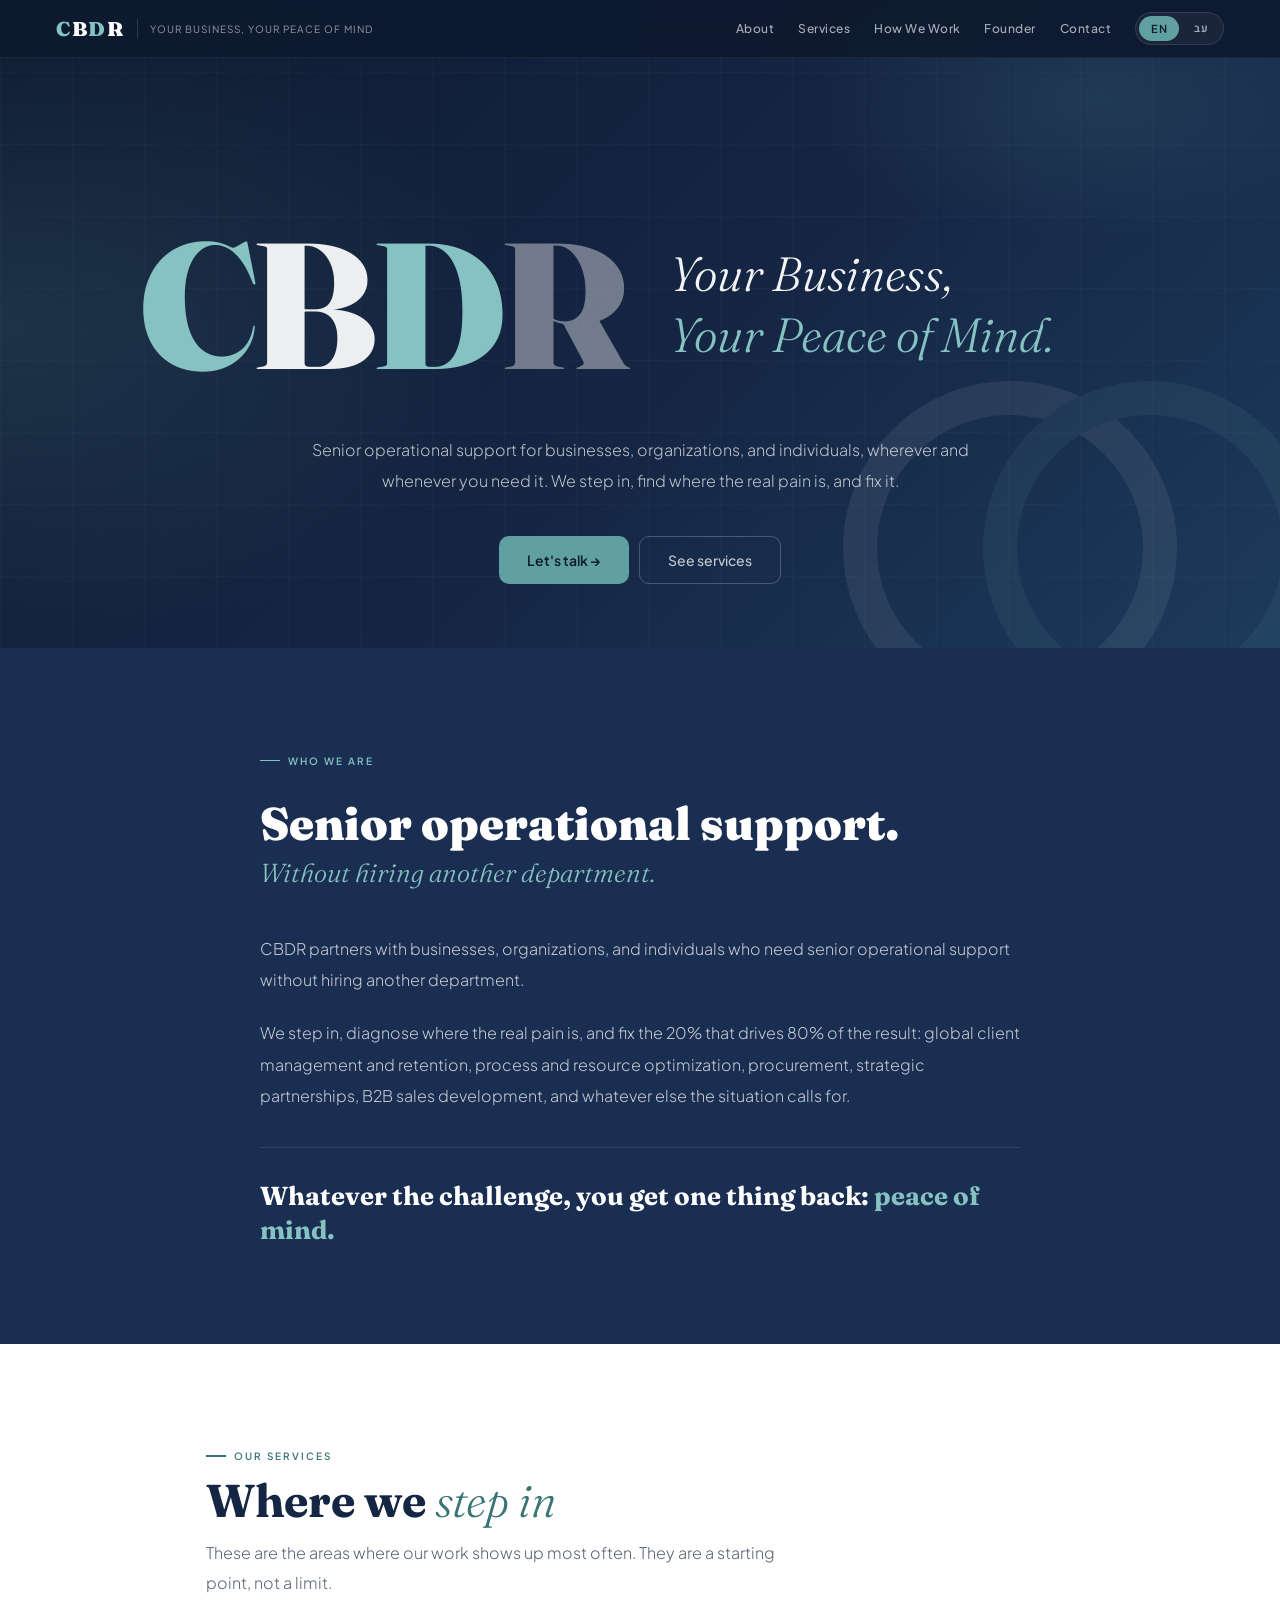
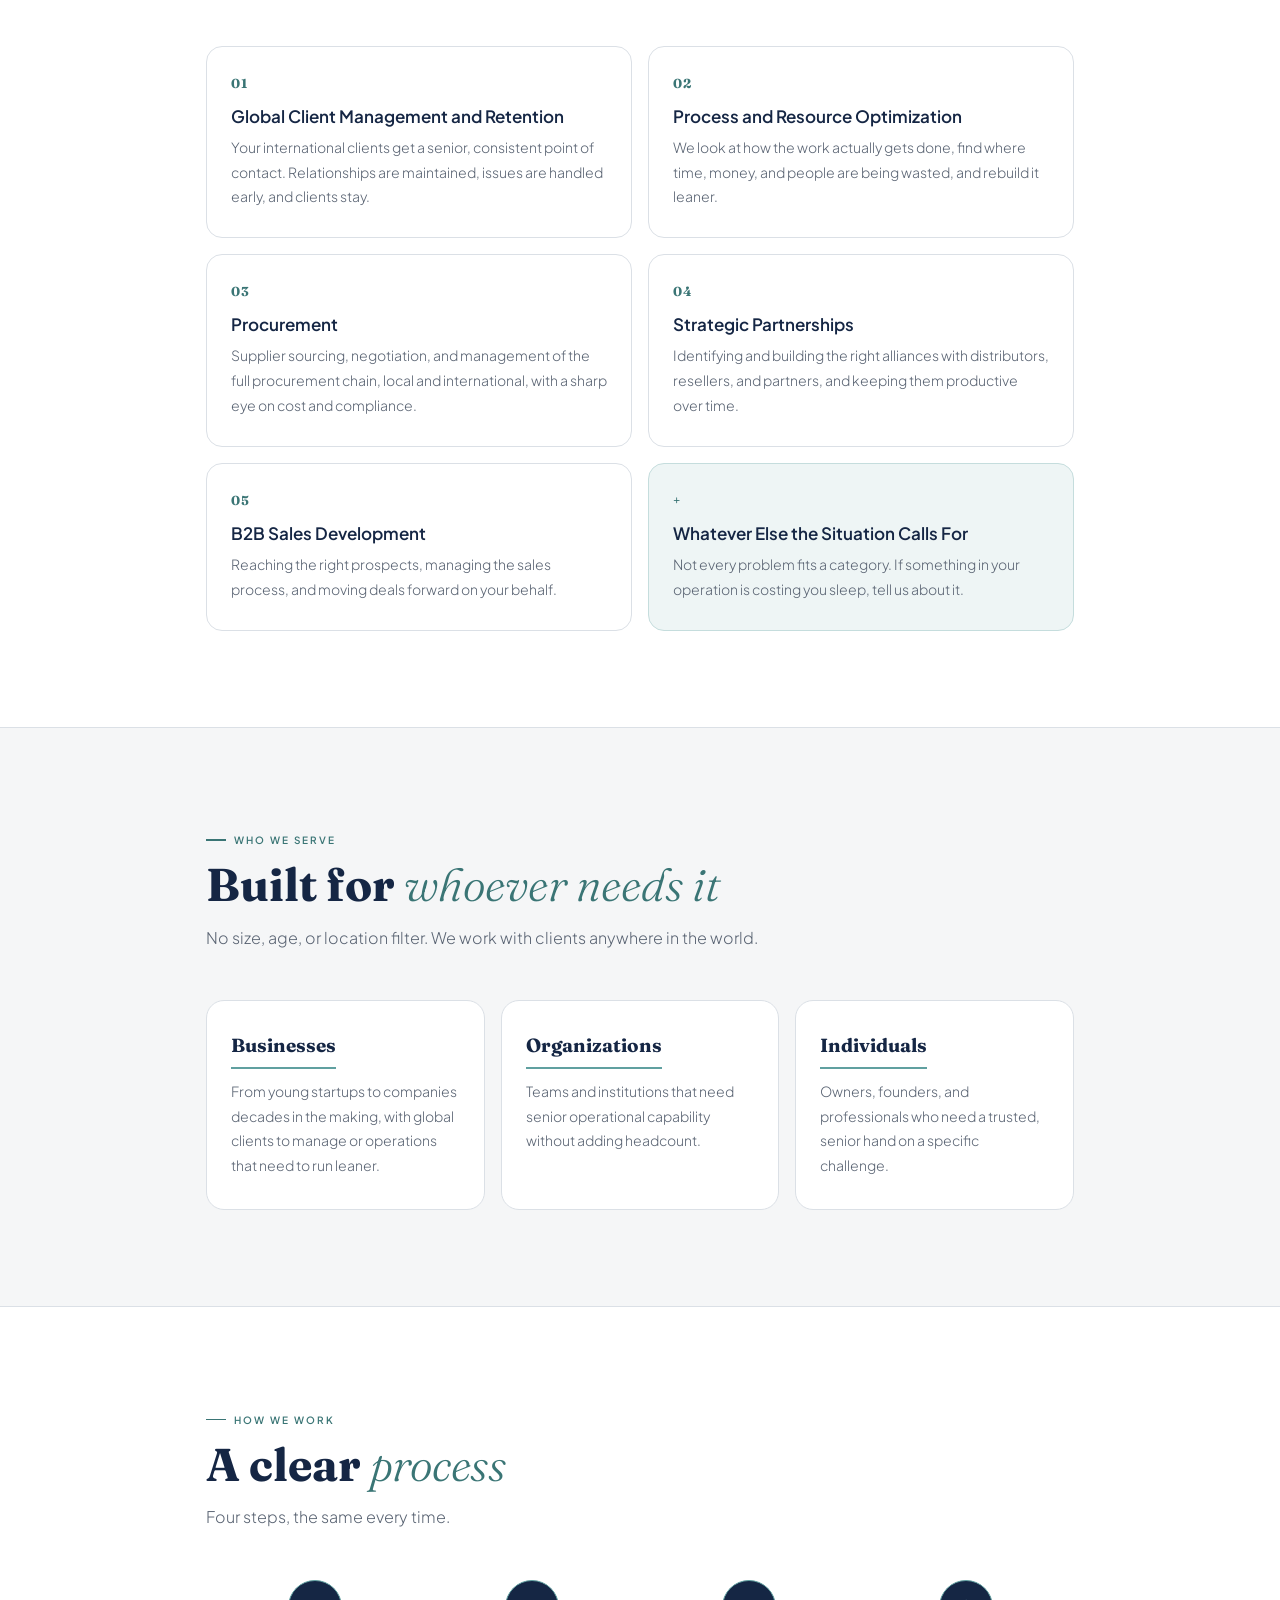
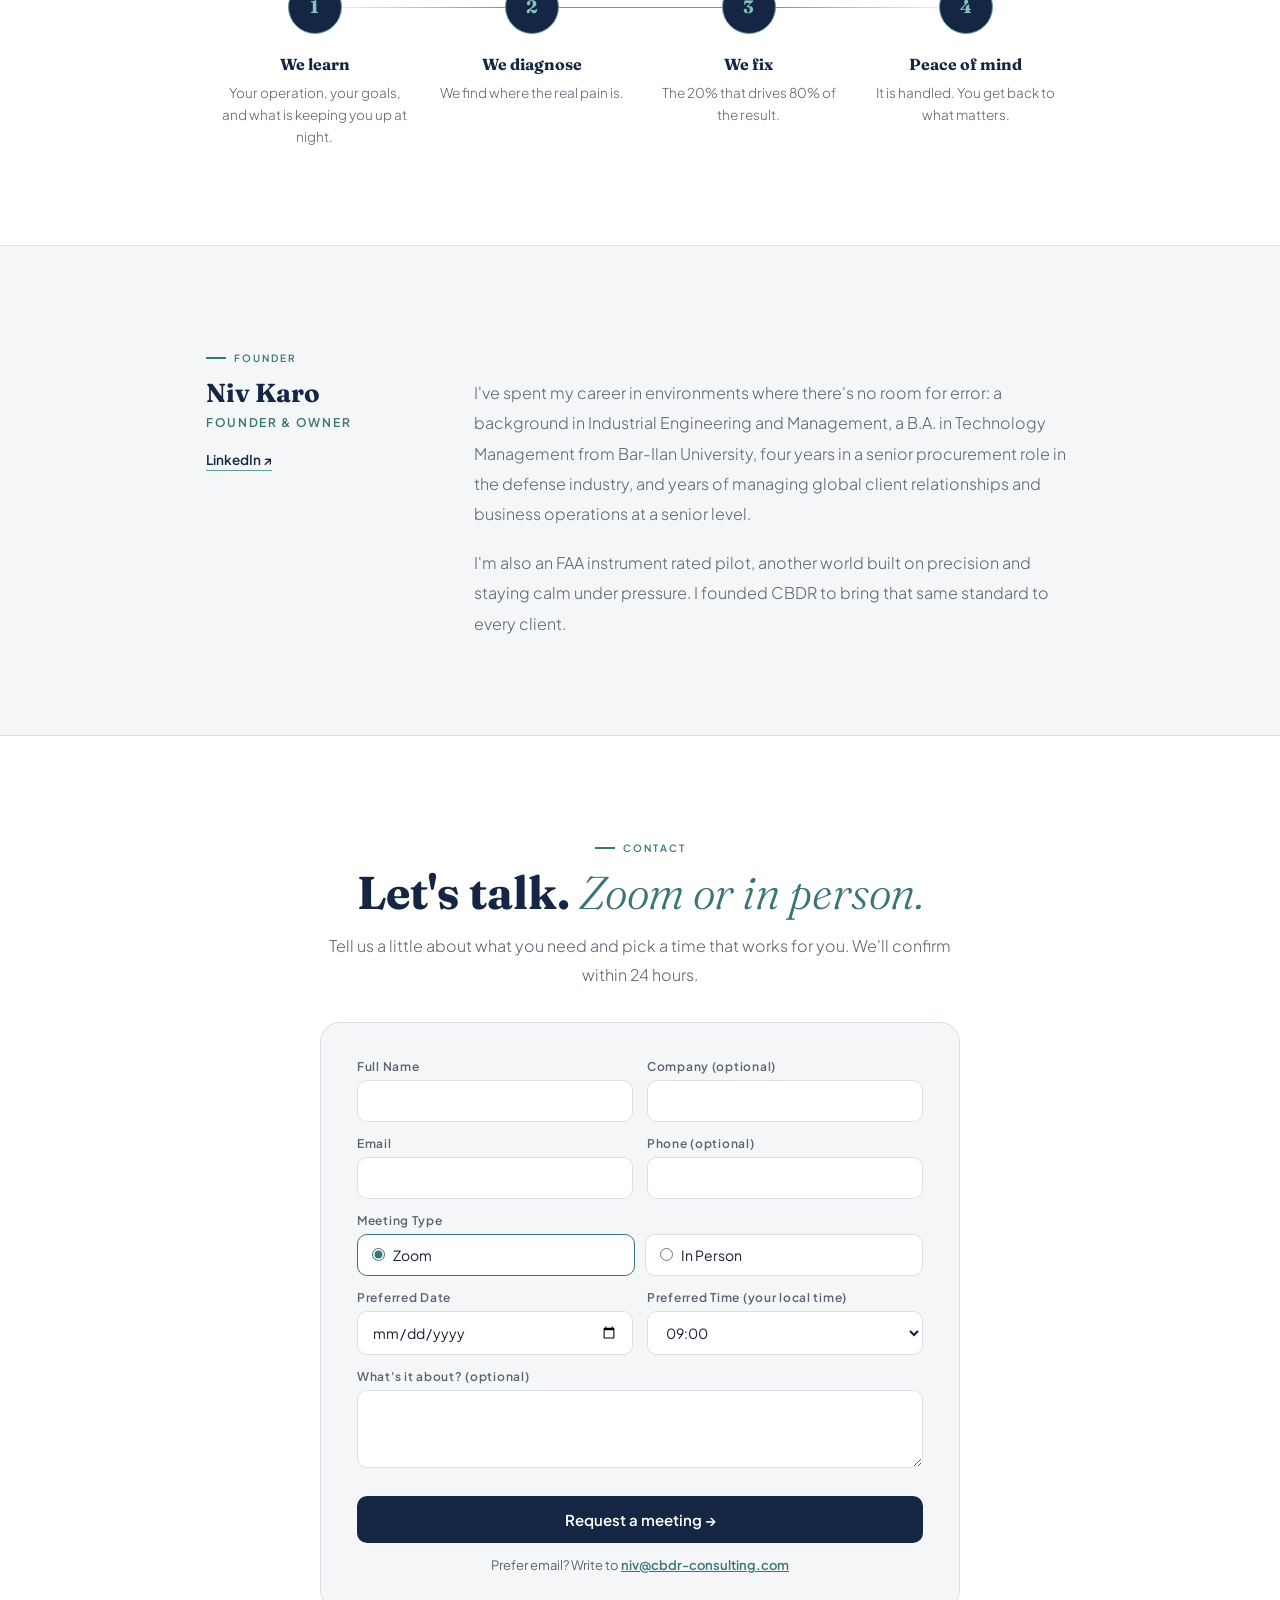
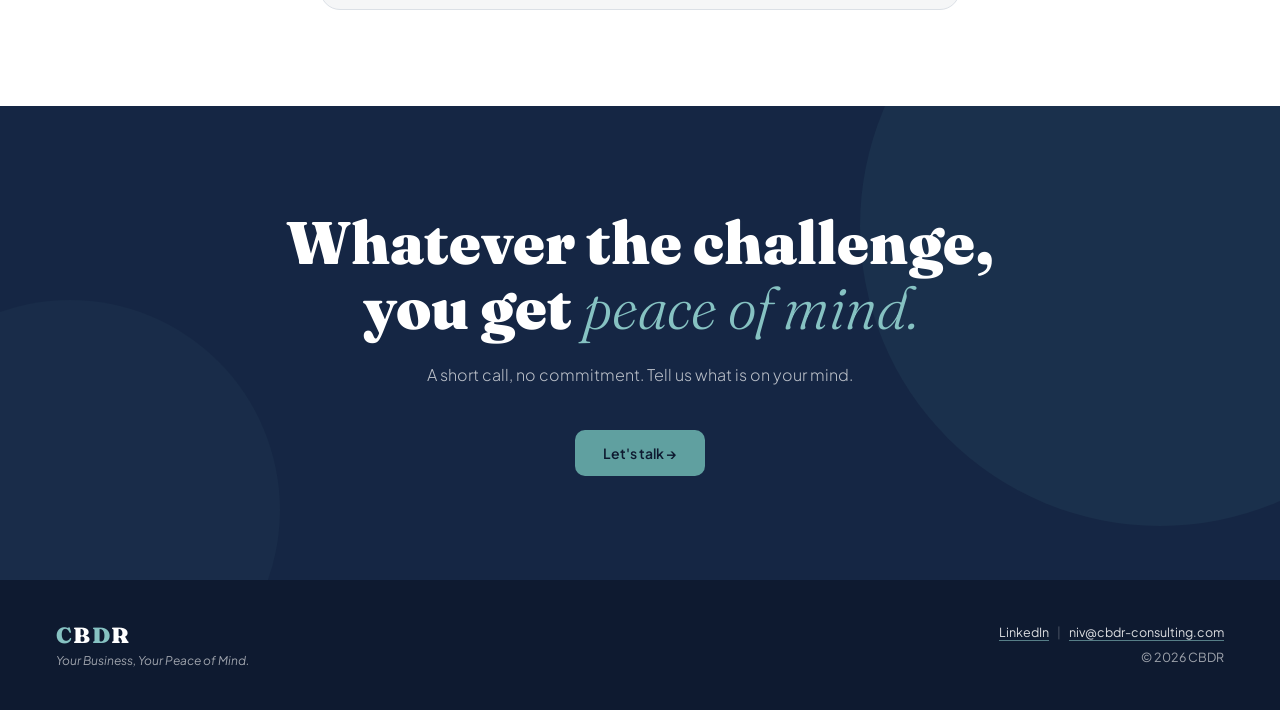
==== commit 31216f3a: "Rewrite site for current CBDR positioning" ====
--- a/index.html
+++ b/index.html
@@ -1,68 +1,126 @@
 <!DOCTYPE html>
-<html lang="en">
+<html lang="en" dir="ltr">
 <head>
 <meta charset="UTF-8">
 <meta name="viewport" content="width=device-width, initial-scale=1.0">
-<title>CBDR | Cross-Border Development & Representation | Israel & Global Markets</title>
-<link href="https://fonts.googleapis.com/css2?family=Fraunces:ital,opsz,wght@0,9..144,300;0,9..144,700;0,9..144,900;1,9..144,300;1,9..144,700;1,9..144,900&family=Plus+Jakarta+Sans:wght@300;400;500;600&display=swap" rel="stylesheet">
+<title>CBDR | Your Business, Your Peace of Mind</title>
+
+<!-- SEO -->
+<meta name="description" content="CBDR gives businesses, organizations, and individuals senior operational support without hiring another department: global client management, process and resource optimization, procurement, strategic partnerships, and B2B sales development.">
+<meta name="author" content="CBDR">
+<meta name="robots" content="index, follow">
+<meta name="theme-color" content="#152644">
+<link rel="canonical" href="https://cbdr-consulting.com/">
+<link rel="alternate" hreflang="en" href="https://cbdr-consulting.com/">
+<link rel="alternate" hreflang="he" href="https://cbdr-consulting.com/?lang=he">
+<link rel="alternate" hreflang="x-default" href="https://cbdr-consulting.com/">
+<link rel="icon" type="image/svg+xml" href="favicon.svg">
+
+<!-- Open Graph (LinkedIn, WhatsApp, Facebook) -->
+<meta property="og:type" content="website">
+<meta property="og:site_name" content="CBDR">
+<meta property="og:url" content="https://cbdr-consulting.com/">
+<meta property="og:title" content="CBDR | Your Business, Your Peace of Mind">
+<meta property="og:description" content="Senior operational support for businesses, organizations, and individuals, wherever and whenever you need it.">
+<meta property="og:image" content="https://cbdr-consulting.com/og-image.jpg">
+<meta property="og:image:width" content="1200">
+<meta property="og:image:height" content="630">
+<meta property="og:locale" content="en_US">
+<meta property="og:locale:alternate" content="he_IL">
+
+<!-- Twitter Card -->
+<meta name="twitter:card" content="summary_large_image">
+<meta name="twitter:title" content="CBDR | Your Business, Your Peace of Mind">
+<meta name="twitter:description" content="Senior operational support for businesses, organizations, and individuals, wherever and whenever you need it.">
+<meta name="twitter:image" content="https://cbdr-consulting.com/og-image.jpg">
+
+<!-- Structured data -->
+<script type="application/ld+json">
+{
+  "@context": "https://schema.org",
+  "@type": "ProfessionalService",
+  "name": "CBDR",
+  "url": "https://cbdr-consulting.com/",
+  "logo": "https://cbdr-consulting.com/favicon.svg",
+  "image": "https://cbdr-consulting.com/og-image.jpg",
+  "email": "niv@cbdr-consulting.com",
+  "slogan": "Your Business, Your Peace of Mind.",
+  "description": "CBDR partners with businesses, organizations, and individuals who need senior operational support without hiring another department.",
+  "founder": { "@type": "Person", "name": "Niv Karo", "jobTitle": "Founder & Owner", "sameAs": "https://www.linkedin.com/in/niv-karo-b4b01a26a" },
+  "areaServed": "Worldwide",
+  "serviceType": [
+    "Global Client Management and Retention",
+    "Process and Resource Optimization",
+    "Procurement",
+    "Strategic Partnerships",
+    "B2B Sales Development"
+  ],
+  "knowsLanguage": ["English", "Hebrew"],
+  "sameAs": ["https://www.linkedin.com/company/cbdr-consulting"]
+}
+</script>
+
+<!-- ANALYTICS: paste your analytics snippet here (Google Analytics, Plausible, etc.) -->
+
+<link rel="preconnect" href="https://fonts.googleapis.com">
+<link rel="preconnect" href="https://fonts.gstatic.com" crossorigin>
+<link href="https://fonts.googleapis.com/css2?family=Fraunces:ital,opsz,wght@0,9..144,300;0,9..144,700;0,9..144,900;1,9..144,300;1,9..144,700&family=Plus+Jakarta+Sans:wght@300;400;500;600&family=Frank+Ruhl+Libre:wght@400;700;900&family=Heebo:wght@300;400;500;600&display=swap" rel="stylesheet">
 <style>
 :root {
-  --navy: #161a20;
-  --navy2: #1c2129;
-  --navy3: #222830;
-  --blue: #2a5298;
-  --blue-soft: #eef2fa;
-  --gold: #9a7820;
-  --gold-mid: #b8952a;
-  --gold-bright: #d4ac44;
-  --gold-light: #faf6ec;
+  --navy: #152644;
+  --navy2: #1a2e52;
+  --navy-deep: #0e1a30;
+  --teal: #60A0A0;
+  --teal-bright: #86c2c2;
+  --teal-dark: #3a7575;
+  --teal-soft: #eef5f5;
   --white: #ffffff;
-  --off: #f5f5f2;
-  --border: #dddbd4;
-  --muted: #64665e;
-  --text: #1a1c20;
+  --off: #f5f6f7;
+  --border: #dbe0e6;
+  --muted: #5a6473;
+  --text: #17202e;
+  --serif: 'Fraunces', 'Frank Ruhl Libre', Georgia, serif;
+  --sans: 'Plus Jakarta Sans', 'Heebo', system-ui, sans-serif;
 }
 *, *::before, *::after { box-sizing: border-box; margin: 0; padding: 0; }
-html { scroll-behavior: smooth; }
-body { font-family: 'Plus Jakarta Sans', sans-serif; background: var(--white); color: var(--text); -webkit-font-smoothing: antialiased; overflow-x: hidden; }
-
-/* ── NAV ── */
+html { scroll-behavior: smooth; scroll-padding-top: 70px; }
+body { font-family: var(--sans); background: var(--white); color: var(--text); -webkit-font-smoothing: antialiased; overflow-x: hidden; }
+a { color: inherit; }
+a:focus-visible, button:focus-visible, input:focus-visible, select:focus-visible, textarea:focus-visible { outline: 2px solid var(--teal); outline-offset: 2px; }
+html[lang="he"] .t-en, html[lang="en"] .t-he { display: none; }
+
+/* NAV */
 nav {
   position: fixed; top: 0; left: 0; right: 0; z-index: 200;
-  background: rgba(7,17,31,0.95); backdrop-filter: blur(16px);
+  background: rgba(14,26,48,0.95); backdrop-filter: blur(16px);
   padding: 0 56px; height: 58px;
   display: flex; align-items: center; justify-content: space-between;
-  border-bottom: 1px solid rgba(255,255,255,0.05);
-}
-.nav-logo { display: flex; align-items: center; gap: 12px; direction: ltr !important; }
-.nav-abbr {
-  font-family: 'Fraunces', serif; font-size: 20px; font-weight: 900;
-  color: #fff; letter-spacing: 0.08em;
-}
-.nav-abbr .g { color: var(--gold-bright); }
-.nav-sep { width: 1px; height: 20px; background: rgba(255,255,255,0.12); }
-.nav-tagline { font-size: 10px; font-weight: 400; color: rgba(255,255,255,0.28); letter-spacing: 0.1em; text-transform: uppercase; }
+  border-bottom: 1px solid rgba(255,255,255,0.06);
+}
+.nav-logo { display: flex; align-items: center; gap: 12px; text-decoration: none; }
+.nav-abbr { direction: ltr; font-family: 'Fraunces', serif; font-size: 20px; font-weight: 900; color: #fff; letter-spacing: 0.08em; }
+.nav-abbr .g { color: var(--teal-bright); }
+.nav-sep { width: 1px; height: 20px; background: rgba(255,255,255,0.14); }
+.nav-tagline { font-size: 10px; font-weight: 400; color: rgba(255,255,255,0.55); letter-spacing: 0.1em; text-transform: uppercase; }
 .nav-right { display: flex; align-items: center; gap: 24px; }
-.nav-link { font-size: 11.5px; color: rgba(255,255,255,0.4); text-decoration: none; font-weight: 500; letter-spacing: 0.04em; transition: color 0.2s; }
-.nav-link:hover { color: rgba(255,255,255,0.8); }
-.lang-toggle { display: flex; gap: 3px; background: rgba(255,255,255,0.05); border: 1px solid rgba(255,255,255,0.08); border-radius: 20px; padding: 3px; }
-.ltb { font-size: 11px; font-weight: 600; padding: 4px 12px; border-radius: 16px; cursor: pointer; border: none; background: transparent; color: rgba(255,255,255,0.38); font-family: 'Plus Jakarta Sans', sans-serif; transition: all 0.2s; letter-spacing: 0.04em; }
-.ltb.on { background: var(--gold-mid); color: #fff; }
-
-/* ── HERO ── */
+.nav-link { font-size: 12px; color: rgba(255,255,255,0.65); text-decoration: none; font-weight: 500; letter-spacing: 0.04em; transition: color 0.2s; }
+.nav-link:hover { color: #fff; }
+.lang-toggle { display: flex; gap: 3px; background: rgba(255,255,255,0.05); border: 1px solid rgba(255,255,255,0.1); border-radius: 20px; padding: 3px; }
+.ltb { font-size: 11px; font-weight: 600; padding: 4px 12px; border-radius: 16px; cursor: pointer; border: none; background: transparent; color: rgba(255,255,255,0.6); font-family: var(--sans); transition: all 0.2s; letter-spacing: 0.04em; }
+.ltb.on { background: var(--teal); color: var(--navy-deep); }
+
+/* HERO */
 .hero {
-  min-height: 65vh; background: var(--navy);
+  min-height: 72vh; background: var(--navy);
   display: flex; flex-direction: column; justify-content: flex-end;
-  padding: 0 56px 48px; position: relative; overflow: hidden;
-}
-
-/* animated gradient bg */
+  padding: 0 56px 64px; position: relative; overflow: hidden;
+}
 .hero-bg {
   position: absolute; inset: 0; pointer-events: none;
   background:
-    radial-gradient(ellipse 60% 80% at 0% 50%, rgba(42,82,152,0.25) 0%, transparent 65%),
-    radial-gradient(ellipse 40% 40% at 85% 15%, rgba(184,149,42,0.12) 0%, transparent 55%),
-    radial-gradient(ellipse 30% 50% at 70% 85%, rgba(42,82,152,0.1) 0%, transparent 50%);
+    radial-gradient(ellipse 60% 80% at 0% 50%, rgba(96,160,160,0.16) 0%, transparent 65%),
+    radial-gradient(ellipse 40% 40% at 85% 15%, rgba(96,160,160,0.14) 0%, transparent 55%),
+    linear-gradient(135deg, var(--navy-deep) 0%, var(--navy) 55%, #1d3a5c 100%);
 }
 .hero-grid {
   position: absolute; inset: 0; pointer-events: none;
@@ -71,715 +129,527 @@
     linear-gradient(90deg, rgba(255,255,255,0.02) 1px, transparent 1px);
   background-size: 72px 72px;
 }
-/* big decorative text behind */
-.hero-ghost {
-  position: absolute; bottom: -40px; right: -20px;
-  font-family: 'Fraunces', serif; font-size: 320px; font-weight: 900;
-  color: rgba(255,255,255,0.015); line-height: 1; pointer-events: none;
-  letter-spacing: -0.04em; user-select: none;
-}
-.hero-line-v {
-  position: absolute; top: 0; bottom: 0; left: 52%;
-  width: 1px; pointer-events: none;
-  background: linear-gradient(to bottom, transparent 0%, rgba(255,255,255,0.04) 20%, rgba(255,255,255,0.04) 80%, transparent 100%);
-}
-
-.hero-inner {
-  position: relative; z-index: 2;
-  max-width: 1000px; margin: 0 auto; width: 100%;
-  padding-top: 100px;
-}
-
-@keyframes pulse { 0%,100%{opacity:1;transform:scale(1)} 50%{opacity:0.5;transform:scale(0.8)} }
-
-/* CBDR big letters */
-.hero-cbdr { direction: ltr !important; unicode-bidi: isolate;
+.hero-rings { position: absolute; bottom: -90px; right: -60px; width: 520px; height: 380px; opacity: 0.07; pointer-events: none; }
+html[dir="rtl"] .hero-rings { right: auto; left: -60px; }
+.hero-inner { position: relative; z-index: 2; max-width: 1000px; margin: 0 auto; width: 100%; padding-top: 110px; }
+.hero-top { display: grid; grid-template-columns: 1fr 1fr; gap: 48px; align-items: center; margin-bottom: 52px; }
+.hero-cbdr {
+  direction: ltr; unicode-bidi: isolate;
   font-family: 'Fraunces', serif; font-weight: 900;
   font-size: clamp(80px, 14vw, 180px);
-  line-height: 0.88; letter-spacing: -0.04em;
-  margin-bottom: 0; display: flex; align-items: baseline; gap: 0;
-}
-.hero-cbdr .lc { color: var(--gold-bright); }
-.hero-cbdr .ln { color: rgba(255,255,255,0.9); }
-.hero-cbdr .ld { color: var(--gold-bright); }
-.hero-cbdr .lr { color: rgba(255,255,255,0.35); }
-
-/* slogan */
-.hero-slogan-block { margin-bottom: 44px; }
-body.L-he .hero-slogan-l1,
-body.L-he .hero-slogan-l2 { direction: rtl; text-align: right; unicode-bidi: isolate; }
-.hero-slogan-l1 {
-  font-family: 'Fraunces', serif;
-  font-size: clamp(26px, 4vw, 48px);
-  font-weight: 300; font-style: italic;
-  color: rgba(255,255,255,0.92); line-height: 1.15; margin-bottom: 8px;
-}
-.hero-slogan-l2 {
-  font-family: 'Fraunces', serif;
-  font-size: clamp(16px, 2.2vw, 28px);
-  font-weight: 300; font-style: italic;
-  color: rgba(255,255,255,0.38); line-height: 1.3;
-}
-.hero-slogan-l2 em { color: var(--gold-bright); font-style: italic; }
-
-.hero-desc {
-  font-size: 14px; color: rgba(255,255,255,0.42);
-  font-weight: 300; line-height: 1.85; max-width: 480px; margin-bottom: 40px;
-}
-
-.hero-ctas { display: flex; flex-wrap: wrap; gap: 10px; margin-bottom: 64px; }
-.btn-gold {
+  line-height: 0.88; letter-spacing: -0.04em; display: flex; align-items: baseline;
+}
+.hero-cbdr .lc, .hero-cbdr .ld { color: var(--teal-bright); }
+.hero-cbdr .ln { color: rgba(255,255,255,0.92); }
+.hero-cbdr .lr { color: rgba(255,255,255,0.4); }
+h1.hero-slogan { font-family: var(--serif); font-weight: 300; font-style: italic; line-height: 1.15; }
+.hero-slogan .l1 { display: block; font-size: clamp(28px, 4vw, 48px); color: rgba(255,255,255,0.95); margin-bottom: 6px; }
+.hero-slogan .l2 { display: block; font-size: clamp(28px, 4vw, 48px); color: var(--teal-bright); }
+.hero-desc { text-align: center; max-width: 720px; margin: 0 auto 40px; font-size: 16px; color: rgba(255,255,255,0.72); font-weight: 300; line-height: 1.9; }
+.hero-ctas { display: flex; flex-wrap: wrap; gap: 10px; justify-content: center; }
+.btn-main {
   display: inline-flex; align-items: center; gap: 8px;
-  background: var(--gold-mid); color: #fff;
-  font-size: 13.5px; font-weight: 600; padding: 13px 26px;
-  border-radius: 10px; text-decoration: none; transition: opacity 0.2s;
-}
-.btn-gold:hover { opacity: 0.88; }
+  background: var(--teal); color: var(--navy-deep);
+  font-size: 14px; font-weight: 600; padding: 14px 28px;
+  border-radius: 10px; text-decoration: none; transition: background 0.2s;
+}
+.btn-main:hover { background: var(--teal-bright); }
 .btn-ghost {
   display: inline-flex; align-items: center; gap: 8px;
-  background: transparent; color: rgba(255,255,255,0.5);
-  border: 1px solid rgba(255,255,255,0.14);
-  font-size: 13.5px; font-weight: 500; padding: 13px 26px;
+  background: transparent; color: rgba(255,255,255,0.75);
+  border: 1px solid rgba(255,255,255,0.22);
+  font-size: 14px; font-weight: 500; padding: 14px 28px;
   border-radius: 10px; text-decoration: none; transition: all 0.2s;
 }
-.btn-ghost:hover { border-color: rgba(255,255,255,0.35); color: #fff; }
-
-.hero-chips { display: flex; gap: 8px; flex-wrap: wrap; padding-top: 40px; border-top: 1px solid rgba(255,255,255,0.06); }
-.chip { background: rgba(255,255,255,0.04); border: 1px solid rgba(255,255,255,0.08); border-radius: 7px; padding: 6px 13px; font-size: 11.5px; color: rgba(255,255,255,0.42); }
-
-/* ── STORY ── */
-.story-wrap {
-  background: var(--navy2);
-  border-top: 1px solid rgba(255,255,255,0.04);
-  border-bottom: 1px solid rgba(255,255,255,0.04);
-  padding: 96px 56px; position: relative; overflow: hidden;
-}
-.story-wrap::before {
-  content: '"';
-  position: absolute; top: -40px; left: 40px;
-  font-family: 'Fraunces', serif; font-size: 400px; font-weight: 900;
-  color: rgba(255,255,255,0.015); line-height: 1; pointer-events: none; user-select: none;
-}
+.btn-ghost:hover { border-color: rgba(255,255,255,0.5); color: #fff; }
+
+/* DARK BAND (about) */
+.story-wrap { background: var(--navy2); padding: 96px 56px; position: relative; overflow: hidden; }
 .story-inner { max-width: 760px; margin: 0 auto; position: relative; z-index: 1; }
-.story-tag {
-  display: inline-flex; align-items: center; gap: 8px;
-  font-size: 10px; font-weight: 600; letter-spacing: 0.2em;
-  text-transform: uppercase; color: var(--gold-mid); margin-bottom: 36px;
-}
-.story-tag::before { content: ''; width: 20px; height: 1px; background: var(--gold-mid); display: inline-block; }
-.story-headline {
-  font-family: 'Fraunces', serif;
-  font-size: clamp(28px, 4vw, 46px);
-  font-weight: 900; color: #fff; line-height: 1.1; margin-bottom: 8px;
-}
-.story-headline-2 {
-  font-family: 'Fraunces', serif;
-  font-size: clamp(16px, 2.5vw, 26px);
-  font-weight: 300; font-style: italic;
-  color: rgba(255,255,255,0.35); margin-bottom: 48px;
-}
-.story-headline-2 em { color: var(--gold-bright); font-style: italic; }
-.story-body p {
-  font-size: 15px; color: rgba(255,255,255,0.5);
-  font-weight: 300; line-height: 1.95; margin-bottom: 22px;
-}
-.story-body p strong { color: rgba(255,255,255,0.85); font-weight: 500; }
-.story-body p em { color: var(--gold-bright); font-style: italic; }
-.story-closer {
-  margin-top: 40px; padding-top: 36px;
-  border-top: 1px solid rgba(255,255,255,0.07);
-  font-family: 'Fraunces', serif;
-  font-size: clamp(18px, 2.5vw, 26px);
-  font-weight: 700; color: #fff; line-height: 1.3;
-}
-.story-closer em { color: var(--gold-bright); font-style: normal; }
-
-/* ── LAYOUT ── */
+.story-tag { display: inline-flex; align-items: center; gap: 8px; font-size: 10px; font-weight: 600; letter-spacing: 0.2em; text-transform: uppercase; color: var(--teal-bright); margin-bottom: 32px; }
+.story-tag::before { content: ''; width: 20px; height: 1px; background: var(--teal-bright); display: inline-block; }
+.story-headline { font-family: var(--serif); font-size: clamp(28px, 4vw, 46px); font-weight: 900; color: #fff; line-height: 1.1; margin-bottom: 8px; }
+.story-headline-2 { font-family: var(--serif); font-size: clamp(18px, 2.5vw, 26px); font-weight: 300; font-style: italic; color: var(--teal-bright); margin-bottom: 44px; }
+.story-body p { font-size: 16px; color: rgba(255,255,255,0.75); font-weight: 300; line-height: 1.95; margin-bottom: 22px; }
+.story-closer { margin-top: 36px; padding-top: 32px; border-top: 1px solid rgba(255,255,255,0.1); font-family: var(--serif); font-size: clamp(18px, 2.5vw, 26px); font-weight: 700; color: #fff; line-height: 1.3; }
+.story-closer em { color: var(--teal-bright); font-style: normal; }
+
+/* LAYOUT */
 .wrap { max-width: 980px; margin: 0 auto; padding: 96px 56px; }
 .bg-off { background: var(--off); border-top: 1px solid var(--border); border-bottom: 1px solid var(--border); }
-hr.sep { border: none; border-top: 1px solid var(--border); margin: 0 56px; }
-
-.stag { display: inline-flex; align-items: center; gap: 8px; font-size: 10px; font-weight: 600; letter-spacing: 0.2em; text-transform: uppercase; color: var(--blue); margin-bottom: 14px; }
-.stag::before { content: ''; width: 20px; height: 1.5px; background: var(--blue); display: inline-block; }
-h2.stitle { font-family: 'Fraunces', serif; font-size: clamp(28px, 4vw, 46px); font-weight: 700; color: var(--navy); line-height: 1.08; margin-bottom: 12px; }
-h2.stitle em { font-style: italic; font-weight: 300; color: var(--gold); }
-p.sdesc { font-size: 15px; color: var(--muted); font-weight: 300; line-height: 1.85; max-width: 560px; margin-bottom: 48px; }
-
-/* ── TRACKS ── */
-.tracks { display: grid; grid-template-columns: 1fr 1fr; gap: 18px; }
-.track { border-radius: 20px; padding: 36px 30px 58px; position: relative; overflow: hidden; }
-.t01 { background: var(--blue-soft); border: 1.5px solid #bfd0f8; }
-.t02 { background: var(--gold-light); border: 1.5px solid #e8d49a; }
-.track-bg { font-family: 'Fraunces', serif; font-size: 120px; font-weight: 900; position: absolute; bottom: -22px; left: 16px; line-height: 1; user-select: none; pointer-events: none; }
-.t01 .track-bg { color: rgba(26,80,214,.06); }
-.t02 .track-bg { color: rgba(184,114,14,.08); }
-.track-pill { display: inline-block; font-size: 9.5px; font-weight: 600; letter-spacing: 0.14em; text-transform: uppercase; padding: 4px 12px; border-radius: 20px; margin-bottom: 16px; }
-.t01 .track-pill { background: rgba(26,80,214,.1); color: var(--blue); }
-.t02 .track-pill { background: rgba(184,114,14,.12); color: var(--gold); }
-.track-title { font-family: 'Fraunces', serif; font-size: 22px; font-weight: 700; color: var(--navy); margin-bottom: 12px; }
-.track-desc { font-size: 14px; color: var(--muted); line-height: 1.8; position: relative; z-index: 1; }
-
-/* ── SERVICES ── */
+.stag { display: inline-flex; align-items: center; gap: 8px; font-size: 10px; font-weight: 600; letter-spacing: 0.2em; text-transform: uppercase; color: var(--teal-dark); margin-bottom: 14px; }
+.stag::before { content: ''; width: 20px; height: 1.5px; background: var(--teal-dark); display: inline-block; }
+h2.stitle { font-family: var(--serif); font-size: clamp(28px, 4vw, 46px); font-weight: 700; color: var(--navy); line-height: 1.1; margin-bottom: 12px; }
+h2.stitle em { font-style: italic; font-weight: 300; color: var(--teal-dark); }
+p.sdesc { font-size: 16px; color: var(--muted); font-weight: 300; line-height: 1.85; max-width: 600px; margin-bottom: 48px; }
+
+/* SERVICES */
 .srv-grid { display: grid; grid-template-columns: 1fr 1fr; gap: 16px; }
-.srv-grid .srv:last-child:nth-child(odd) { grid-column: 1 / -1; max-width: calc(50% - 8px); margin: 0 auto; width: 100%; }
-.srv {
-  background: var(--white); border: 1px solid var(--border);
-  border-radius: 16px; padding: 28px 24px;
-  transition: all 0.28s; position: relative; overflow: hidden;
-}
-.srv::after {
-  content: ''; position: absolute; bottom: 0; left: 0; right: 0;
-  height: 2px; background: linear-gradient(to right, var(--gold), var(--gold-bright));
-  transform: scaleX(0); transform-origin: left; transition: transform 0.3s ease;
-}
-.srv:hover { border-color: #c0ccec; box-shadow: 0 16px 48px rgba(26,80,214,.09); transform: translateY(-4px); }
+.srv { background: var(--white); border: 1px solid var(--border); border-radius: 16px; padding: 28px 24px; transition: all 0.28s; position: relative; overflow: hidden; }
+.srv::after { content: ''; position: absolute; bottom: 0; left: 0; right: 0; height: 2px; background: linear-gradient(to right, var(--navy), var(--teal)); transform: scaleX(0); transform-origin: left; transition: transform 0.3s ease; }
+.srv:hover { border-color: #b9d3d3; box-shadow: 0 16px 48px rgba(21,38,68,.09); transform: translateY(-4px); }
 .srv:hover::after { transform: scaleX(1); }
-.srv-ico { font-size: 28px; margin-bottom: 16px; display: block; }
-.srv-t { font-size: 16px; font-weight: 600; color: var(--navy); margin-bottom: 8px; }
-.srv-d { font-size: 13px; color: var(--muted); line-height: 1.78; font-weight: 300; }
-
-/* ── WHO ── */
+.srv-num { font-family: 'Fraunces', serif; font-size: 13px; font-weight: 700; color: var(--teal-dark); letter-spacing: 0.1em; margin-bottom: 14px; display: block; }
+.srv-t { font-size: 17px; font-weight: 600; color: var(--navy); margin-bottom: 8px; }
+.srv-d { font-size: 14px; color: var(--muted); line-height: 1.78; font-weight: 300; }
+.srv.open { background: var(--teal-soft); border-color: #c5dddd; }
+
+/* WHO */
 .who-grid { display: grid; grid-template-columns: repeat(3,1fr); gap: 16px; }
-.who-card { background: var(--white); border: 1px solid var(--border); border-radius: 18px; padding: 32px 22px; text-align: center; transition: box-shadow 0.2s; }
-.who-card:hover { box-shadow: 0 8px 28px rgba(0,0,0,.07); }
-.who-ico { font-size: 34px; display: block; margin-bottom: 16px; }
-.who-t { font-family: 'Fraunces', serif; font-size: 16px; font-weight: 700; color: var(--navy); margin-bottom: 9px; }
-.who-d { font-size: 13px; color: var(--muted); line-height: 1.75; font-weight: 300; }
-
-/* ── PROCESS ── */
+.who-card { background: var(--white); border: 1px solid var(--border); border-radius: 18px; padding: 32px 24px; transition: box-shadow 0.2s; }
+.who-card:hover { box-shadow: 0 8px 28px rgba(21,38,68,.08); }
+.who-t { font-family: var(--serif); font-size: 19px; font-weight: 700; color: var(--navy); margin-bottom: 10px; padding-bottom: 10px; border-bottom: 2px solid var(--teal); display: inline-block; }
+.who-d { font-size: 14px; color: var(--muted); line-height: 1.75; font-weight: 300; }
+
+/* PROCESS */
 .process { display: grid; grid-template-columns: repeat(4,1fr); gap: 0; position: relative; margin-top: 8px; }
-.process::before {
-  content: ''; position: absolute;
-  top: 27px; left: 12%; right: 12%; height: 1px;
-  background: linear-gradient(to right, transparent, var(--gold-mid) 30%, var(--gold-mid) 70%, transparent);
-}
+.process::before { content: ''; position: absolute; top: 27px; left: 12%; right: 12%; height: 1px; background: linear-gradient(to right, transparent, var(--teal) 30%, var(--teal) 70%, transparent); }
 .pstep { text-align: center; padding: 0 12px; }
-.pstep-num {
-  width: 54px; height: 54px; border-radius: 50%;
-  background: var(--navy); border: 1.5px solid var(--gold-mid);
-  color: var(--gold-bright); font-family: 'Fraunces', serif;
-  font-size: 18px; font-weight: 700;
-  display: flex; align-items: center; justify-content: center;
-  margin: 0 auto 20px; position: relative; z-index: 1;
-}
-.pstep-t { font-family: 'Fraunces', serif; font-size: 14px; font-weight: 700; color: var(--navy); margin-bottom: 8px; }
-.pstep-d { font-size: 12px; color: var(--muted); line-height: 1.65; font-weight: 300; }
-
-/* ── TYPES ── */
-.types-grid { display: grid; grid-template-columns: repeat(3,1fr); gap: 16px; }
-.typ { border-radius: 18px; padding: 32px 22px; text-align: center; border: 1.5px solid var(--border); background: var(--white); transition: all 0.22s; }
-.typ:hover { border-color: #b8c8ec; box-shadow: 0 10px 30px rgba(26,80,214,.07); transform: translateY(-3px); }
-.typ-ico { font-size: 30px; display: block; margin-bottom: 16px; }
-.typ-n { font-family: 'Fraunces', serif; font-size: 17px; font-weight: 700; color: var(--navy); margin-bottom: 9px; }
-.typ-d { font-size: 13px; color: var(--muted); line-height: 1.7; font-weight: 300; }
-
-/* ── CTA ── */
-.cta-wrap {
-  background: var(--navy); padding: 110px 56px;
-  text-align: center; position: relative; overflow: hidden;
-}
-.cta-wrap::before { content: ''; position: absolute; top: -180px; right: -180px; width: 600px; height: 600px; border-radius: 50%; background: #1a3fa8; opacity: .14; pointer-events: none; }
-.cta-wrap::after { content: ''; position: absolute; bottom: -140px; left: -140px; width: 420px; height: 420px; border-radius: 50%; background: var(--gold); opacity: .07; pointer-events: none; }
+.pstep-num { width: 54px; height: 54px; border-radius: 50%; background: var(--navy); border: 1.5px solid var(--teal); color: var(--teal-bright); font-family: 'Fraunces', serif; font-size: 18px; font-weight: 700; display: flex; align-items: center; justify-content: center; margin: 0 auto 20px; position: relative; z-index: 1; }
+.pstep-t { font-family: var(--serif); font-size: 16px; font-weight: 700; color: var(--navy); margin-bottom: 8px; }
+.pstep-d { font-size: 13.5px; color: var(--muted); line-height: 1.65; font-weight: 300; }
+
+/* FOUNDER */
+.founder { display: grid; grid-template-columns: 220px 1fr; gap: 48px; align-items: start; }
+.founder-name { font-family: var(--serif); font-size: 26px; font-weight: 700; color: var(--navy); line-height: 1.2; margin-bottom: 6px; }
+.founder-role { font-size: 12px; font-weight: 600; letter-spacing: 0.14em; text-transform: uppercase; color: var(--teal-dark); margin-bottom: 18px; }
+.founder-link { display: inline-flex; align-items: center; gap: 8px; font-size: 13.5px; font-weight: 600; color: var(--navy); text-decoration: none; border-bottom: 1.5px solid var(--teal); padding-bottom: 2px; }
+.founder-link:hover { color: var(--teal-dark); }
+.founder-body p { font-size: 16px; color: var(--muted); font-weight: 300; line-height: 1.9; margin-bottom: 18px; }
+.founder-body p:last-child { margin-bottom: 0; }
+
+/* CASE STUDIES (section is commented out in the HTML until real content is ready) */
+.case-grid { display: grid; grid-template-columns: 1fr 1fr; gap: 16px; }
+.case { background: var(--white); border: 1px solid var(--border); border-radius: 18px; padding: 30px 26px; }
+.case-client { font-family: var(--serif); font-size: 19px; font-weight: 700; color: var(--navy); margin-bottom: 16px; }
+.case-l { font-size: 10px; font-weight: 600; letter-spacing: 0.16em; text-transform: uppercase; color: var(--teal-dark); margin: 14px 0 4px; }
+.case-p { font-size: 14px; color: var(--muted); line-height: 1.75; font-weight: 300; }
+
+/* CONTACT */
+.contact-box { max-width: 640px; margin: 0 auto; text-align: center; }
+.contact-box .stag { justify-content: center; }
+.contact-box p.sdesc { max-width: 100%; margin-bottom: 32px; }
+#booking-form { background: var(--off); border: 1px solid var(--border); border-radius: 20px; padding: 36px; text-align: start; }
+.fgrid { display: grid; grid-template-columns: 1fr 1fr; gap: 14px; margin-bottom: 14px; }
+.frow { margin-bottom: 14px; }
+.flabel { display: block; font-size: 12px; font-weight: 600; color: var(--muted); margin-bottom: 6px; letter-spacing: 0.06em; }
+.finput { width: 100%; padding: 11px 14px; border: 1.5px solid var(--border); border-radius: 10px; font-size: 14px; font-family: inherit; background: var(--white); color: var(--text); transition: border-color 0.2s; }
+.finput:focus { border-color: var(--teal-dark); outline: none; }
+textarea.finput { resize: vertical; }
+.ftypes { display: flex; gap: 10px; }
+.ftype { flex: 1; display: flex; align-items: center; gap: 8px; padding: 11px 14px; border: 1.5px solid var(--border); border-radius: 10px; cursor: pointer; background: var(--white); font-size: 14px; transition: border-color 0.2s; }
+.ftype:has(input:checked) { border-color: var(--teal-dark); }
+.ftype input { accent-color: var(--teal-dark); }
+.fsubmit { width: 100%; margin-top: 10px; padding: 14px; background: var(--navy); color: #fff; border: none; border-radius: 10px; font-size: 15px; font-weight: 600; font-family: inherit; cursor: pointer; transition: background 0.2s; }
+.fsubmit:hover { background: var(--navy2); }
+.fnote { margin-top: 14px; font-size: 13px; color: var(--muted); text-align: center; }
+.fnote a { color: var(--teal-dark); font-weight: 600; }
+#booking-success { display: none; background: var(--teal-soft); border: 1.5px solid #c5dddd; border-radius: 20px; padding: 44px 36px; text-align: center; }
+.succ-t { font-family: var(--serif); font-size: 24px; font-weight: 700; color: var(--navy); margin-bottom: 10px; }
+.succ-d { font-size: 15px; color: var(--muted); font-weight: 300; line-height: 1.8; }
+.succ-d a { color: var(--teal-dark); font-weight: 600; }
+
+/* CTA */
+.cta-wrap { background: var(--navy); padding: 104px 56px; text-align: center; position: relative; overflow: hidden; }
+.cta-wrap::before { content: ''; position: absolute; top: -180px; right: -180px; width: 600px; height: 600px; border-radius: 50%; background: var(--teal); opacity: .08; pointer-events: none; }
+.cta-wrap::after { content: ''; position: absolute; bottom: -140px; left: -140px; width: 420px; height: 420px; border-radius: 50%; background: var(--teal); opacity: .05; pointer-events: none; }
 .cta-inner { position: relative; z-index: 1; }
-.cta-pre { font-family: 'Fraunces', serif; font-size: clamp(16px, 2vw, 22px); font-style: italic; font-weight: 300; color: rgba(255,255,255,0.35); margin-bottom: 8px; }
-.cta-pre em { color: var(--gold-bright); }
-.cta-t { font-family: 'Fraunces', serif; font-size: clamp(36px, 5.5vw, 62px); font-weight: 900; color: #fff; line-height: 1.04; margin-bottom: 20px; }
-.cta-t em { font-style: italic; font-weight: 300; color: var(--gold-bright); }
-.cta-s { font-size: 15px; color: rgba(255,255,255,0.35); font-weight: 300; margin-bottom: 44px; line-height: 1.9; }
-.cta-btn { display: inline-flex; align-items: center; gap: 10px; background: var(--gold-mid); color: #fff; font-size: 15px; font-weight: 600; padding: 16px 36px; border-radius: 12px; text-decoration: none; transition: opacity 0.2s; }
-.cta-btn:hover { opacity: 0.88; }
-
-/* ── FOOTER ── */
-footer { background: #080f1e; padding: 40px 56px; display: flex; align-items: center; justify-content: space-between; flex-wrap: wrap; gap: 16px; }
-.foot-left {}
-.foot-abbr { direction: ltr !important; unicode-bidi: isolate; font-family: 'Fraunces', serif; font-size: 22px; font-weight: 900; color: #fff; letter-spacing: 0.06em; margin-bottom: 4px; }
-.foot-abbr .g { color: var(--gold-bright); }
-.foot-slogan { font-size: 11px; color: rgba(255,255,255,0.18); font-style: italic; }
-.foot-right { font-size: 11px; color: rgba(255,255,255,0.15); text-align: right; line-height: 1.7; }
-
-/* ── LANG ── */
-/* no lang switch */
-
-@media(max-width:700px){
-  nav{padding:0 20px;} .nav-tagline,.nav-sep{display:none;}
-  .hero{padding:0 24px 56px;}
-  .story-wrap{padding:64px 24px;}
-  .wrap{padding:60px 24px;}
-  hr.sep{margin:0 24px;}
-  .tracks,.srv-grid,.who-grid,.types-grid,.process{grid-template-columns:1fr;}
-
-  .process::before{display:none;}
-  .cta-wrap{padding:64px 24px;}
-  footer{padding:24px;}
-  .hero-ghost{display:none;}
-  .hero-inner{grid-template-columns:1fr;}
-  .hero-right{align-items:flex-start;}
-
+.cta-t { font-family: var(--serif); font-size: clamp(34px, 5.5vw, 60px); font-weight: 900; color: #fff; line-height: 1.08; margin-bottom: 20px; }
+.cta-t em { font-style: italic; font-weight: 300; color: var(--teal-bright); }
+.cta-s { font-size: 16px; color: rgba(255,255,255,0.7); font-weight: 300; margin-bottom: 40px; line-height: 1.9; }
+
+/* FOOTER */
+footer { background: var(--navy-deep); padding: 40px 56px; display: flex; align-items: center; justify-content: space-between; flex-wrap: wrap; gap: 20px; }
+.foot-abbr { direction: ltr; unicode-bidi: isolate; font-family: 'Fraunces', serif; font-size: 22px; font-weight: 900; color: #fff; letter-spacing: 0.06em; margin-bottom: 4px; }
+.foot-abbr .g { color: var(--teal-bright); }
+.foot-slogan { font-size: 12px; color: rgba(255,255,255,0.6); font-style: italic; }
+.foot-right { font-size: 12.5px; color: rgba(255,255,255,0.6); text-align: end; line-height: 2; }
+.foot-right a { color: rgba(255,255,255,0.85); text-decoration: none; border-bottom: 1px solid rgba(134,194,194,0.6); }
+.foot-right a:hover { color: var(--teal-bright); }
+.foot-dot { margin: 0 8px; opacity: 0.4; }
+
+@media (max-width: 760px) {
+  nav { padding: 0 20px; }
+  .nav-tagline, .nav-sep, .nav-link { display: none; }
+  .hero { padding: 0 24px 56px; min-height: 0; }
+  .hero-inner { padding-top: 100px; }
+  .hero-top { grid-template-columns: 1fr; gap: 28px; margin-bottom: 36px; }
+  .hero-rings { display: none; }
+  .story-wrap { padding: 64px 24px; }
+  .wrap { padding: 60px 24px; }
+  .srv-grid, .who-grid, .process, .case-grid, .founder, .fgrid { grid-template-columns: 1fr; }
+  .process { gap: 28px; }
+  .process::before { display: none; }
+  .founder { gap: 24px; }
+  #booking-form { padding: 24px 18px; }
+  .cta-wrap { padding: 64px 24px; }
+  footer { padding: 28px 24px; }
+  .foot-right { text-align: start; }
 }
 </style>
-
-  <!-- SEO Meta Tags -->
-  <meta name="description" content="CBDR — Cross-Border Development & Representation. We help Israeli companies expand internationally and bring global companies into Israel. B2B sales, procurement, partnerships, client management and process improvement.">
-  <meta name="keywords" content="cross border business development, international business representation, B2B sales Israel, business development Israel, global market entry, procurement outsourcing, international expansion, Israeli companies abroad, foreign companies Israel, business representative Israel">
-  <meta name="author" content="CBDR - Niv Karo">
-  <meta name="robots" content="index, follow">
-  <link rel="canonical" href="https://cbdr-consulting.com">
-
-  <!-- Open Graph (Facebook, LinkedIn, WhatsApp) -->
-  <meta property="og:type" content="website">
-  <meta property="og:url" content="https://cbdr-consulting.com">
-  <meta property="og:title" content="CBDR | Cross-Border Development & Representation">
-  <meta property="og:description" content="Money is everywhere. The question is — where is it hiding? We represent companies in international markets. B2B sales, procurement, partnerships and process improvement.">
-  <meta property="og:locale" content="en_US">
-  <meta property="og:locale:alternate" content="he_IL">
-
-  <!-- Twitter Card -->
-  <meta name="twitter:card" content="summary_large_image">
-  <meta name="twitter:title" content="CBDR | Cross-Border Development & Representation">
-  <meta name="twitter:description" content="We connect Israeli businesses to the world and bring the world to Israel. B2B sales, procurement, partnerships and process improvement.">
-
-  <!-- Schema.org structured data -->
-  <script type="application/ld+json">
-  {
-    "@context": "https://schema.org",
-    "@type": "ProfessionalService",
-    "name": "CBDR - Cross-Border Development & Representation",
-    "url": "https://cbdr-consulting.com",
-    "email": "niv@cbdr-consulting.com",
-    "description": "Cross-border business development and representation. Helping Israeli companies expand internationally and bringing global companies into Israel.",
-    "slogan": "Money is everywhere. The question is — where is it hiding?",
-    "areaServed": ["Israel", "United States", "Europe"],
-    "serviceType": [
-      "International Business Development",
-      "B2B Sales Representation",
-      "Procurement Management",
-      "Strategic Partnerships",
-      "Process Improvement"
-    ],
-    "knowsLanguage": ["Hebrew", "English"]
-  }
-  </script>
 </head>
-<body class="L-">
+<body>
 
 <!-- NAV -->
 <nav>
-  <div class="nav-logo">
+  <a href="#top" class="nav-logo" aria-label="CBDR">
     <div class="nav-abbr"><span class="g">C</span>B<span class="g">D</span>R</div>
     <div class="nav-sep"></div>
-    <div class="nav-tagline">Cross-Border Development & Representation</div>
-    
-  </div>
+    <div class="nav-tagline"><span class="t-en">Your Business, Your Peace of Mind</span><span class="t-he">העסק שלכם, השקט הנפשי שלכם</span></div>
+  </a>
   <div class="nav-right">
-    <a href="#story" class="nav-link"><span class="t-en">Our Story</span><span class="t-he" style="display:none">הסיפור שלנו</span></a>
-    
-    <a href="#services" class="nav-link"><span class="t-en">Our Services</span><span class="t-he" style="display:none">השירותים שלנו</span></a>
-    
-    <a href="#process" class="nav-link"><span class="t-en">Process</span><span class="t-he" style="display:none">תהליך</span></a>
-    
-    <a href="#contact" class="nav-link"><span class="t-en">Contact</span><span class="t-he" style="display:none">צור קשר</span></a>
-    
-    <div class="lang-toggle">
-      <button class="ltb on" onclick="setL('en')">EN</button>
-      <button class="ltb" onclick="setL('he')">עב</button>
+    <a href="#about" class="nav-link"><span class="t-en">About</span><span class="t-he">מי אנחנו</span></a>
+    <a href="#services" class="nav-link"><span class="t-en">Services</span><span class="t-he">שירותים</span></a>
+    <a href="#process" class="nav-link"><span class="t-en">How We Work</span><span class="t-he">איך עובדים</span></a>
+    <a href="#founder" class="nav-link"><span class="t-en">Founder</span><span class="t-he">המייסד</span></a>
+    <a href="#contact" class="nav-link"><span class="t-en">Contact</span><span class="t-he">צור קשר</span></a>
+    <div class="lang-toggle" role="group" aria-label="Language">
+      <button class="ltb on" data-l="en" onclick="setL('en')">EN</button>
+      <button class="ltb" data-l="he" onclick="setL('he')">עב</button>
     </div>
   </div>
 </nav>
+
+<main id="top">
 
 <!-- HERO -->
 <section class="hero">
   <div class="hero-bg"></div>
   <div class="hero-grid"></div>
-  <div class="hero-ghost">$</div>
+  <svg class="hero-rings" viewBox="0 0 520 380" fill="none" aria-hidden="true">
+    <circle cx="190" cy="190" r="150" stroke="#fff" stroke-width="34"/>
+    <circle cx="330" cy="190" r="150" stroke="#86c2c2" stroke-width="34"/>
+  </svg>
   <div class="hero-inner">
-
-    <!-- Row 1: CBDR left | Slogan right — same height -->
-    <div style="display:grid;grid-template-columns:1fr 1fr;gap:48px;align-items:center;direction:ltr;margin-bottom:56px;">
-
-      <!-- LEFT: CBDR big -->
-      <div class="hero-cbdr" style="justify-content:flex-start;">
+    <div class="hero-top">
+      <div class="hero-cbdr" aria-hidden="true">
         <span class="lc">C</span><span class="ln">B</span><span class="ld">D</span><span class="lr">R</span>
       </div>
-
-      <!-- RIGHT: Slogan -->
-      <div style="direction:ltr;">
-        <div class="hero-slogan-l1"><span class="t-en">Money is everywhere.</span><span class="t-he" style="display:none;direction:rtl;unicode-bidi:isolate;">הכסף נמצא בכל מקום.</span></div>
-        <div class="hero-slogan-l2" style="margin-top:8px;"><span class="t-en">The question is — <em>where is it hiding?</em></span><span class="t-he" style="display:none;direction:rtl;unicode-bidi:isolate;">השאלה היא — <em>איפה הוא מתחבא?</em></span></div>
-      </div>
-
-    </div>
-
-    <!-- Row 2: Description centered -->
-    <div style="text-align:center;max-width:720px;margin:0 auto 44px;direction:ltr;">
-      <p class="hero-desc" style="max-width:100%;margin-bottom:0;font-size:15px;color:rgba(255,255,255,0.5);line-height:1.9;">
-        <span class="t-en">We represent companies in international markets, connecting Israeli businesses to the world and bringing the world to Israel. Procurement, partnerships, ongoing client management, operational development and process improvement — these are part of our capabilities.</span>
-        <span class="t-he" style="display:none">אנחנו מייצגים חברות בשווקים בינלאומיים, מחברים בין עסקים ישראליים לעולם ובין העולם לישראל. רכש, שותפויות, ניהול לקוחות שוטף, פיתוח תפעולי ושיפור תהליכים — אלה חלק מהיכולות שלנו.</span>
-      </p>
-    </div>
-
-    <!-- Row 3: CTAs centered -->
-    <div class="hero-ctas" style="justify-content:center;">
-      <a href="#contact" class="btn-gold"><span class="t-en">Let's talk →</span><span class="t-he" style="display:none">בואו נדבר ←</span></a>
-      <a href="#services" class="btn-ghost"><span class="t-en">See services</span><span class="t-he" style="display:none">השירותים שלנו</span></a>
-    </div>
-
-  </div></section>
-
-<!-- STORY -->
-<section class="story-wrap" id="story">
+      <h1 class="hero-slogan">
+        <span class="t-en"><span class="l1">Your Business,</span><span class="l2">Your Peace of Mind.</span></span>
+        <span class="t-he"><span class="l1">העסק שלכם,</span><span class="l2">השקט הנפשי שלכם.</span></span>
+      </h1>
+    </div>
+    <p class="hero-desc">
+      <span class="t-en">Senior operational support for businesses, organizations, and individuals, wherever and whenever you need it. We step in, find where the real pain is, and fix it.</span>
+      <span class="t-he">ליווי תפעולי בכיר לעסקים, לארגונים ולאנשים פרטיים, בכל מקום ובכל זמן שצריך. אנחנו נכנסים, מאתרים איפה הכאב האמיתי, ומטפלים בו.</span>
+    </p>
+    <div class="hero-ctas">
+      <a href="#contact" class="btn-main"><span class="t-en">Let's talk →</span><span class="t-he">בואו נדבר ←</span></a>
+      <a href="#services" class="btn-ghost"><span class="t-en">See services</span><span class="t-he">השירותים שלנו</span></a>
+    </div>
+  </div>
+</section>
+
+<!-- ABOUT -->
+<section class="story-wrap" id="about">
   <div class="story-inner">
-    <div class="story-tag">
-      <span class="t-en">How CBDR was born</span>
-      <span class="t-he" style="display:none">איך נולד CBDR</span>
-    </div>
-    <div class="story-headline">
-      <span class="t-en">Money is everywhere.</span>
-      <span class="t-he" style="display:none;direction:rtl;unicode-bidi:isolate;">הכסף נמצא בכל מקום.</span>
-    </div>
-    <div class="story-headline-2">
-      <span class="t-en">The question is — <em>where is it hiding?</em></span>
-      <span class="t-he" style="display:none;direction:rtl;unicode-bidi:isolate;">השאלה היא — <em>איפה הוא מתחבא?</em></span>
-    </div>
+    <div class="story-tag"><span class="t-en">Who we are</span><span class="t-he">מי אנחנו</span></div>
+    <h2 class="story-headline"><span class="t-en">Senior operational support.</span><span class="t-he">ליווי תפעולי בכיר.</span></h2>
+    <div class="story-headline-2"><span class="t-en">Without hiring another department.</span><span class="t-he">בלי לגייס מחלקה נוספת.</span></div>
     <div class="story-body">
       <p>
-        <span class="t-en">From as far back as I can remember, my mind has worked one way: walk into a room, see a process and immediately see how to make it leaner. See a cost and immediately see how to bring it down. Not because I'm smarter than anyone else. Because my mind is built to see what others walk past.</span>
-        <span class="t-he" style="display:none">מאז שאני זוכר את עצמי, הראש עובד ככה: נכנס לחדר, רואה תהליך ומיד רואה איך לקצר אותו. לא כי אני חכם יותר. כי הראש שלי בנוי לראות את מה שאחרים עוברים לידו.</span>
+        <span class="t-en">CBDR partners with businesses, organizations, and individuals who need senior operational support without hiring another department.</span>
+        <span class="t-he">CBDR מלווה עסקים, ארגונים ואנשים פרטיים שצריכים יכולת תפעולית בכירה, בלי לגייס מחלקה נוספת.</span>
       </p>
       <p>
-        <span class="t-en">The global dimension came from life itself, not from a degree or a course. From cultures learned to read, markets learned to navigate, and the understanding that business between people — anywhere in the world — is built on trust before everything else.</span>
-        <span class="t-he" style="display:none">הגלובליות הגיעה מהחיים עצמם, לא מתואר ולא מקורס. מתרבויות שלמדתי לקרוא, משווקים שלמדתי לנווט, ומהבנה שעסקים בין אנשים — בכל מקום בעולם — בנויים על אמון לפני הכל.</span>
+        <span class="t-en">We step in, diagnose where the real pain is, and fix the 20% that drives 80% of the result: global client management and retention, process and resource optimization, procurement, strategic partnerships, B2B sales development, and whatever else the situation calls for.</span>
+        <span class="t-he">אנחנו נכנסים, מאבחנים איפה הכאב האמיתי, ומטפלים ב-20% שמייצרים 80% מהתוצאה: ניהול ושימור לקוחות גלובליים, ייעול תהליכים ומשאבים, רכש, שותפויות אסטרטגיות, פיתוח מכירות B2B, וכל דבר אחר שהמצב דורש.</span>
       </p>
-      <p>
-        <span class="t-en">In every industry, every market, every supply chain — <em>there is money that isn't moving.</em> CBDR was built to find it.</span>
-        <span class="t-he" style="display:none">בכל תחום, כל שוק, כל שרשרת אספקה — <em>יש כסף שלא זז.</em> CBDR נבנה כדי למצוא אותו.</span>
-      </p>
-    </div>
-
-  </div>
-</section>
-
-<hr class="sep">
+    </div>
+    <div class="story-closer">
+      <span class="t-en">Whatever the challenge, you get one thing back: <em>peace of mind.</em></span>
+      <span class="t-he">לא משנה מה האתגר, דבר אחד חוזר אליכם: <em>שקט נפשי.</em></span>
+    </div>
+  </div>
+</section>
 
 <!-- SERVICES -->
-<div class="wrap" id="services">
-  <div class="stag"><span class="t-en">Our Services</span><span class="t-he" style="display:none">השירותים שלנו</span></div>
-  <h2 class="stitle"><span class="t-en">What We <em>do</em></span><span class="t-he" style="display:none">מה אנחנו <em>עושים</em></span></h2>
-  </h2>
-  <p class="sdesc"><span class="t-en">Full representation on your behalf — and a sharp eye for where the money is leaking. Every engagement, every market, every process.</span><span class="t-he" style="display:none">ייצוג מלא בשמכם — ועין חדה לאיפה הכסף בורח. בכל התקשרות, בכל שוק, בכל תהליך.</span></p>
-  
+<section class="wrap" id="services">
+  <div class="stag"><span class="t-en">Our Services</span><span class="t-he">השירותים שלנו</span></div>
+  <h2 class="stitle"><span class="t-en">Where we <em>step in</em></span><span class="t-he">איפה אנחנו <em>נכנסים</em></span></h2>
+  <p class="sdesc"><span class="t-en">These are the areas where our work shows up most often. They are a starting point, not a limit.</span><span class="t-he">אלה התחומים שבהם העבודה שלנו באה לידי ביטוי לרוב. זו נקודת פתיחה, לא גבול.</span></p>
+
   <div class="srv-grid">
     <div class="srv">
-      <span class="srv-ico">🤝</span>
-      <div class="srv-t"><span class="t-en">B2B Sales</span><span class="t-he" style="display:none">מכירות B2B</span></div>
-      <div class="srv-d"><span class="t-en">Reaching potential clients in the target market, managing the full sales process and closing deals on your behalf.</span><span class="t-he" style="display:none">יצירת קשר עם לקוחות פוטנציאליים, ניהול תהליכי מכירה וסגירת עסקאות בשם החברה — מהפנייה הראשונה ועד חתימה.</span></div>
-      
+      <span class="srv-num">01</span>
+      <h3 class="srv-t"><span class="t-en">Global Client Management and Retention</span><span class="t-he">ניהול ושימור לקוחות גלובליים</span></h3>
+      <p class="srv-d"><span class="t-en">Your international clients get a senior, consistent point of contact. Relationships are maintained, issues are handled early, and clients stay.</span><span class="t-he">הלקוחות הבינלאומיים שלכם מקבלים איש קשר בכיר וקבוע. הקשרים נשמרים, בעיות מטופלות מוקדם, והלקוחות נשארים.</span></p>
     </div>
     <div class="srv">
-      <span class="srv-ico">💬</span>
-      <div class="srv-t">Client Retention & Network</div>
-      <div class="srv-d"><span class="t-en">Maintaining ongoing relationships with existing clients, building trust, and managing your client network to ensure long-term loyalty and growth.</span><span class="t-he" style="display:none">שמירה על הקשר עם לקוחות קיימים, חיזוק האמון וניהול שוטף של רשת הלקוחות להבטחת נאמנות וצמיחה לאורך זמן.</span></div>
-      
+      <span class="srv-num">02</span>
+      <h3 class="srv-t"><span class="t-en">Process and Resource Optimization</span><span class="t-he">ייעול תהליכים ומשאבים</span></h3>
+      <p class="srv-d"><span class="t-en">We look at how the work actually gets done, find where time, money, and people are being wasted, and rebuild it leaner.</span><span class="t-he">אנחנו בוחנים איך העבודה מתבצעת בפועל, מאתרים איפה זמן, כסף ואנשים מתבזבזים, ובונים את זה מחדש בצורה רזה יותר.</span></p>
     </div>
     <div class="srv">
-      <span class="srv-ico">📦</span>
-      <div class="srv-t"><span class="t-en"><span class="t-en">Local &amp; International Procurement</span><span class="t-he" style="display:none">רכש מקומי ובינלאומי</span></span><span class="t-he" style="display:none">רכש</span></div>
-      <div class="srv-d"><span class="t-en">Full procurement management, local and international. Sourcing suppliers, negotiating terms, and managing the entire procurement chain as an outsourced service. Sharp focus on reducing production and operational costs.</span><span class="t-he" style="display:none">ניהול רכש מלא באאוטסורס, מקומי ובינלאומי. איתור ספקים, מו"מ וניהול שרשרת הרכש כולה. דגש על הוזלת עלויות ייצור ותפעול.</span></div>
-      
+      <span class="srv-num">03</span>
+      <h3 class="srv-t"><span class="t-en">Procurement</span><span class="t-he">רכש</span></h3>
+      <p class="srv-d"><span class="t-en">Supplier sourcing, negotiation, and management of the full procurement chain, local and international, with a sharp eye on cost and compliance.</span><span class="t-he">איתור ספקים, משא ומתן וניהול שרשרת הרכש כולה, בארץ ובעולם, עם עין חדה על עלויות ועמידה בדרישות.</span></p>
     </div>
     <div class="srv">
-      <span class="srv-ico">🔗</span>
-      <div class="srv-t"><span class="t-en">Strategic Partnerships</span><span class="t-he" style="display:none">פיתוח שותפויות</span></div>
-      <div class="srv-d"><span class="t-en">Identifying and building alliances with distributors, resellers, and strategic partners — creating the right ecosystem for sustainable growth in the target market.</span><span class="t-he" style="display:none">איתור ובניית שיתופי פעולה עם מפיצים, ריסלרים ושותפים אסטרטגיים — בניית האקוסיסטם הנכון לצמיחה בשוק היעד.</span></div>
-      
+      <span class="srv-num">04</span>
+      <h3 class="srv-t"><span class="t-en">Strategic Partnerships</span><span class="t-he">שותפויות אסטרטגיות</span></h3>
+      <p class="srv-d"><span class="t-en">Identifying and building the right alliances with distributors, resellers, and partners, and keeping them productive over time.</span><span class="t-he">איתור ובניית שיתופי הפעולה הנכונים עם מפיצים, משווקים ושותפים, ושמירה עליהם פוריים לאורך זמן.</span></p>
     </div>
     <div class="srv">
-      <span class="srv-ico">⚙️</span>
-      <div class="srv-t"><span class="t-en">Process Improvement</span><span class="t-he" style="display:none">ייעוץ ושיפור תהליכים</span></div>
-      <div class="srv-d"><span class="t-en">We walk into an organization and see what others don't: where costs are leaking, where processes are bloated, where revenue is being left on the table. Rebuilding operations leaner, faster, and more profitable. From procurement chains to manufacturing flows to international expansion strategy.</span><span class="t-he" style="display:none">אנחנו נכנסים לארגון ורואים מה שאחרים לא רואים: איפה העלויות בורחות, איפה התהליכים מנופחים, איפה ההכנסה מתאדה. בונים מחדש את הפעילות — רזה יותר, מהיר יותר, רווחי יותר. מרכש ועד ייצור, מתפעול ועד אסטרטגיית כניסה לשוק.</span></div>
-    </div>
-  </div>
-</div>
-
-<hr class="sep">
+      <span class="srv-num">05</span>
+      <h3 class="srv-t"><span class="t-en">B2B Sales Development</span><span class="t-he">פיתוח מכירות B2B</span></h3>
+      <p class="srv-d"><span class="t-en">Reaching the right prospects, managing the sales process, and moving deals forward on your behalf.</span><span class="t-he">הגעה ללקוחות הפוטנציאליים הנכונים, ניהול תהליך המכירה וקידום עסקאות בשמכם.</span></p>
+    </div>
+    <div class="srv open">
+      <span class="srv-num">+</span>
+      <h3 class="srv-t"><span class="t-en">Whatever Else the Situation Calls For</span><span class="t-he">וכל דבר אחר שהמצב דורש</span></h3>
+      <p class="srv-d"><span class="t-en">Not every problem fits a category. If something in your operation is costing you sleep, tell us about it.</span><span class="t-he">לא כל בעיה נכנסת לקטגוריה. אם משהו בפעילות שלכם מדיר שינה מעיניכם, ספרו לנו.</span></p>
+    </div>
+  </div>
+</section>
 
 <!-- WHO -->
-<div class="bg-off">
+<section class="bg-off">
   <div class="wrap">
-    <div class="stag"><span class="t-en">Who We Serve</span><span class="t-he" style="display:none">עם מי אנחנו עובדים</span></div>
-    <h2 class="stitle"><span class="t-en">Built for <em>both directions</em></span><span class="t-he" style="display:none">עובדים <em>בשני הכיוונים</em></span></h2>
-    </h2>
-    <p class="sdesc"><span class="t-en">CBDR operates as a two-way bridge — Israeli companies expanding globally, and international companies entering the Israeli market.</span><span class="t-he" style="display:none">CBDR פועל כגשר דו-כיווני — חברות ישראליות שמתרחבות לעולם, וחברות בינלאומיות שנכנסות לשוק הישראלי.</span></p>
-    
+    <div class="stag"><span class="t-en">Who We Serve</span><span class="t-he">עם מי אנחנו עובדים</span></div>
+    <h2 class="stitle"><span class="t-en">Built for <em>whoever needs it</em></span><span class="t-he">בנוי עבור <em>מי שצריך</em></span></h2>
+    <p class="sdesc"><span class="t-en">No size, age, or location filter. We work with clients anywhere in the world.</span><span class="t-he">בלי סינון לפי גודל, ותק או מיקום. אנחנו עובדים עם לקוחות בכל מקום בעולם.</span></p>
     <div class="who-grid">
       <div class="who-card">
-        <span class="who-ico">🇮🇱</span>
-        <div class="who-t"><span class="t-en">Israeli Companies Going Global</span><span class="t-he" style="display:none">חברות ישראליות שיוצאות לעולם</span></div>
-        <div class="who-d"><span class="t-en">SMBs and startups looking to enter international markets, find clients, and build distribution channels abroad.</span><span class="t-he" style="display:none">חברות קטנות ובינוניות וסטארטאפים שרוצים להיכנס לשווקים בינלאומיים, למצוא לקוחות ולבנות ערוצי הפצה בחו"ל.</span></div>
-        
+        <h3 class="who-t"><span class="t-en">Businesses</span><span class="t-he">עסקים</span></h3>
+        <p class="who-d"><span class="t-en">From young startups to companies decades in the making, with global clients to manage or operations that need to run leaner.</span><span class="t-he">מסטארטאפים צעירים ועד חברות ותיקות, עם לקוחות גלובליים שצריך לנהל או פעילות שצריכה לעבוד רזה יותר.</span></p>
       </div>
       <div class="who-card">
-        <span class="who-ico">🌍</span>
-        <div class="who-t"><span class="t-en">International Companies Entering Israel</span><span class="t-he" style="display:none">חברות זרות שנכנסות לישראל</span></div>
-        <div class="who-d"><span class="t-en">Foreign businesses that need a local representative who understands the Israeli market, culture, and business environment.</span><span class="t-he" style="display:none">חברות בינלאומיות שצריכות נציג מקומי שמבין את השוק הישראלי, את התרבות ואת סביבת העסקים.</span></div>
-        
+        <h3 class="who-t"><span class="t-en">Organizations</span><span class="t-he">ארגונים</span></h3>
+        <p class="who-d"><span class="t-en">Teams and institutions that need senior operational capability without adding headcount.</span><span class="t-he">צוותים ומוסדות שצריכים יכולת תפעולית בכירה בלי להגדיל את מצבת כוח האדם.</span></p>
       </div>
       <div class="who-card">
-        <span class="who-ico">⚙️</span>
-        <div class="who-t"><span class="t-en">Companies Optimizing Operations</span><span class="t-he" style="display:none">חברות שמשפרות פעילות קיימת</span></div>
-        <div class="who-d"><span class="t-en">Businesses already active internationally that want to sharpen their model, reduce costs, and maximize their existing market presence.</span><span class="t-he" style="display:none">חברות שכבר פועלות בחו"ל ורוצות לחדד את המודל, להוזיל עלויות ולמקסם את הנוכחות הקיימת בשוק.</span></div>
-        
-      </div>
-    </div>
-  </div>
-</div>
+        <h3 class="who-t"><span class="t-en">Individuals</span><span class="t-he">אנשים פרטיים</span></h3>
+        <p class="who-d"><span class="t-en">Owners, founders, and professionals who need a trusted, senior hand on a specific challenge.</span><span class="t-he">בעלי עסקים, מייסדים ואנשי מקצוע שצריכים יד בכירה ואמינה לאתגר מסוים.</span></p>
+      </div>
+    </div>
+  </div>
+</section>
 
 <!-- PROCESS -->
-<div class="wrap" id="process">
-  <div class="stag"><span class="t-en">How It Works</span><span class="t-he" style="display:none">איך זה עובד</span></div>
-  <h2 class="stitle"><span class="t-en">A clear <em>process</em></span><span class="t-he" style="display:none">תהליך <em>ברור</em></span></h2>
-  </h2>
-  <p class="sdesc"><span class="t-en">Every engagement follows a structured process — built for clarity, speed, and results.</span><span class="t-he" style="display:none">כל שיתוף פעולה מתנהל לפי תהליך מובנה — ברור, מהיר ומכוון לתוצאות.</span></p>
-  
+<section class="wrap" id="process">
+  <div class="stag"><span class="t-en">How We Work</span><span class="t-he">איך אנחנו עובדים</span></div>
+  <h2 class="stitle"><span class="t-en">A clear <em>process</em></span><span class="t-he">תהליך <em>ברור</em></span></h2>
+  <p class="sdesc"><span class="t-en">Four steps, the same every time.</span><span class="t-he">ארבעה שלבים, אותו דבר בכל פעם.</span></p>
   <div class="process">
     <div class="pstep">
       <div class="pstep-num">1</div>
-      <div class="pstep-t"><span class="t-en">Discovery</span><span class="t-he" style="display:none">היכרות</span></div>
-      <div class="pstep-d"><span class="t-en">Understanding your business, goals, and target market.</span><span class="t-he" style="display:none">הבנת העסק, היעדים ושוק המטרה.</span></div>
-      
+      <h3 class="pstep-t"><span class="t-en">We learn</span><span class="t-he">לומדים</span></h3>
+      <p class="pstep-d"><span class="t-en">Your operation, your goals, and what is keeping you up at night.</span><span class="t-he">את הפעילות, את היעדים, ואת מה שמטריד אתכם.</span></p>
     </div>
     <div class="pstep">
       <div class="pstep-num">2</div>
-      <div class="pstep-t"><span class="t-en">Strategy</span><span class="t-he" style="display:none">אסטרטגיה</span></div>
-      <div class="pstep-d"><span class="t-en">Building a tailored entry or improvement plan together.</span><span class="t-he" style="display:none">בניית תוכנית מותאמת יחד.</span></div>
-      
+      <h3 class="pstep-t"><span class="t-en">We diagnose</span><span class="t-he">מאבחנים</span></h3>
+      <p class="pstep-d"><span class="t-en">We find where the real pain is.</span><span class="t-he">מאתרים איפה הכאב האמיתי.</span></p>
     </div>
     <div class="pstep">
       <div class="pstep-num">3</div>
-      <div class="pstep-t"><span class="t-en">Execution</span><span class="t-he" style="display:none">ביצוע</span></div>
-      <div class="pstep-d"><span class="t-en">Full representation — contacts, meetings, negotiations, deals.</span><span class="t-he" style="display:none">ייצוג מלא — קשרים, פגישות, מו"מ, עסקאות.</span></div>
-      
+      <h3 class="pstep-t"><span class="t-en">We fix</span><span class="t-he">מטפלים</span></h3>
+      <p class="pstep-d"><span class="t-en">The 20% that drives 80% of the result.</span><span class="t-he">ב-20% שמייצרים 80% מהתוצאה.</span></p>
     </div>
     <div class="pstep">
       <div class="pstep-num">4</div>
-      <div class="pstep-t"><span class="t-en">Results</span><span class="t-he" style="display:none">תוצאות</span></div>
-      <div class="pstep-d"><span class="t-en">Closed deals, new clients, optimized costs.</span><span class="t-he" style="display:none">עסקאות סגורות, לקוחות חדשים, עלויות מופחתות.</span></div>
-      
-    </div>
-  </div>
-</div>
-
-<hr class="sep">
-
-<!-- TYPES -->
-<div class="bg-off">
+      <h3 class="pstep-t"><span class="t-en">Peace of mind</span><span class="t-he">שקט נפשי</span></h3>
+      <p class="pstep-d"><span class="t-en">It is handled. You get back to what matters.</span><span class="t-he">זה מטופל. אתם חוזרים למה שחשוב.</span></p>
+    </div>
+  </div>
+</section>
+
+<!-- FOUNDER -->
+<section class="bg-off" id="founder">
   <div class="wrap">
-    <div class="stag"><span class="t-en">How We Work</span><span class="t-he" style="display:none">סוגי שירות</span></div>
-    <h2 class="stitle"><span class="t-en">Flexible by <em>design</em></span><span class="t-he" style="display:none">גמישות <em>מלאה</em></span></h2>
-    </h2>
-    <p class="sdesc"><span class="t-en">Every engagement is tailored to the company's needs, pace, and size.</span><span class="t-he" style="display:none">כל שיתוף פעולה מותאם לצרכים, לקצב ולגודל של כל חברה.</span></p>
-    
-    <div class="types-grid">
-      <div class="typ">
-        <span class="typ-ico">⏱</span>
-        <div class="typ-n"><span class="t-en">Hourly Consulting</span><span class="t-he" style="display:none">ייעוץ לפי שעה</span></div>
-        <div class="typ-d"><span class="t-en">Focused sessions for specific questions, decisions, and targeted guidance.</span><span class="t-he" style="display:none">סשנים ממוקדים לשאלות נקודתיות ותמיכה בהחלטות ספציפיות.</span></div>
-        
-      </div>
-      <div class="typ">
-        <span class="typ-ico">🚀</span>
-        <div class="typ-n"><span class="t-en">Defined Project</span><span class="t-he" style="display:none">פרויקט מוגדר</span></div>
-        <div class="typ-d"><span class="t-en">Clear goal, agreed timeline and fixed price. Full certainty for both sides.</span><span class="t-he" style="display:none">מטרה ברורה, לו"ז מוסכם ומחיר קבוע. ודאות מלאה לשני הצדדים.</span></div>
-        
-      </div>
-      <div class="typ">
-        <span class="typ-ico">📈</span>
-        <div class="typ-n"><span class="t-en">Success Fee</span><span class="t-he" style="display:none">עמלת הצלחה</span></div>
-        <div class="typ-d"><span class="t-en">Compensation tied to results — a percentage of every closed deal.</span><span class="t-he" style="display:none">תגמול לפי תוצאות — אחוז מכל עסקה שנסגרת.</span></div>
-        
-      </div>
-    </div>
-  </div>
-</div>
-
-
-<!-- BOOKING -->
-<div class="wrap" id="contact">
-  <div style="max-width:640px;margin:0 auto;text-align:center;">
-    <div class="stag" style="justify-content:center;"><span class="t-en">Schedule a Meeting</span><span class="t-he" style="display:none">קביעת פגישה</span></div>
-    <h2 class="stitle" style="text-align:center;">
-      <span class="t-en">Let's meet — <em>Zoom or in person</em></span>
-      <span class="t-he" style="display:none">בואו נפגש — <em>זום או פרונטלי</em></span>
-    </h2>
-    <p class="sdesc" style="max-width:100%;margin-bottom:32px;">
-      <span class="t-en">Fill in your details and choose a time that works for you. We'll confirm within 24 hours.</span>
-      <span class="t-he" style="display:none">מלאו את הפרטים ובחרו זמן שמתאים לכם. נאשר תוך 24 שעות.</span>
+    <div class="stag"><span class="t-en">Founder</span><span class="t-he">המייסד</span></div>
+    <div class="founder">
+      <div>
+        <h2 class="founder-name"><span class="t-en">Niv Karo</span><span class="t-he">ניב קארו</span></h2>
+        <div class="founder-role"><span class="t-en">Founder &amp; Owner</span><span class="t-he">מייסד ובעלים</span></div>
+        <a class="founder-link" href="https://www.linkedin.com/in/niv-karo-b4b01a26a" target="_blank" rel="noopener">LinkedIn ↗</a>
+      </div>
+      <div class="founder-body">
+        <p>
+          <span class="t-en">I've spent my career in environments where there's no room for error: a background in Industrial Engineering and Management, a B.A. in Technology Management from Bar-Ilan University, four years in a senior procurement role in the defense industry, and years of managing global client relationships and business operations at a senior level.</span>
+          <span class="t-he">את הקריירה שלי עשיתי בסביבות שאין בהן מקום לטעות: רקע בהנדסת תעשייה וניהול, תואר ראשון בניהול טכנולוגיה מאוניברסיטת בר-אילן, ארבע שנים בתפקיד רכש בכיר בתעשייה הביטחונית, ושנים של ניהול קשרי לקוחות גלובליים ופעילות עסקית בדרג בכיר.</span>
+        </p>
+        <p>
+          <span class="t-en">I'm also an FAA instrument rated pilot, another world built on precision and staying calm under pressure. I founded CBDR to bring that same standard to every client.</span>
+          <span class="t-he">אני גם טייס בעל הגדר מכשירים של ה-FAA, עוד עולם שבנוי כולו על דיוק ועל קור רוח תחת לחץ. הקמתי את CBDR כדי להביא את אותו סטנדרט לכל לקוח.</span>
+        </p>
+      </div>
+    </div>
+  </div>
+</section>
+
+<!-- CASE STUDIES
+     Hidden until real, client-approved content is ready.
+     To publish: fill in the text below, then delete this opening comment line block and the closing one.
+
+<section class="wrap" id="cases">
+  <div class="stag"><span class="t-en">Case Studies</span><span class="t-he">סיפורי לקוח</span></div>
+  <h2 class="stitle"><span class="t-en">The work, <em>in practice</em></span><span class="t-he">העבודה, <em>בפועל</em></span></h2>
+  <div class="case-grid">
+    <div class="case">
+      <h3 class="case-client">[Client or industry]</h3>
+      <div class="case-l"><span class="t-en">Challenge</span><span class="t-he">האתגר</span></div>
+      <p class="case-p">[What was wrong]</p>
+      <div class="case-l"><span class="t-en">What we did</span><span class="t-he">מה עשינו</span></div>
+      <p class="case-p">[What CBDR did]</p>
+      <div class="case-l"><span class="t-en">Result</span><span class="t-he">התוצאה</span></div>
+      <p class="case-p">[Measurable result]</p>
+    </div>
+    <div class="case">
+      <h3 class="case-client">[Client or industry]</h3>
+      <div class="case-l"><span class="t-en">Challenge</span><span class="t-he">האתגר</span></div>
+      <p class="case-p">[What was wrong]</p>
+      <div class="case-l"><span class="t-en">What we did</span><span class="t-he">מה עשינו</span></div>
+      <p class="case-p">[What CBDR did]</p>
+      <div class="case-l"><span class="t-en">Result</span><span class="t-he">התוצאה</span></div>
+      <p class="case-p">[Measurable result]</p>
+    </div>
+  </div>
+</section>
+-->
+
+<!-- CONTACT -->
+<section class="wrap" id="contact">
+  <div class="contact-box">
+    <div class="stag"><span class="t-en">Contact</span><span class="t-he">צור קשר</span></div>
+    <h2 class="stitle"><span class="t-en">Let's talk. <em>Zoom or in person.</em></span><span class="t-he">בואו נדבר. <em>בזום או פנים אל פנים.</em></span></h2>
+    <p class="sdesc">
+      <span class="t-en">Tell us a little about what you need and pick a time that works for you. We'll confirm within 24 hours.</span>
+      <span class="t-he">ספרו לנו בקצרה מה אתם צריכים ובחרו זמן שמתאים לכם. נאשר תוך 24 שעות.</span>
     </p>
 
-    <form id="booking-form" style="background:var(--off);border:1px solid var(--border);border-radius:20px;padding:36px;text-align:right;" onsubmit="submitBooking(event)">
-      <div style="display:grid;grid-template-columns:1fr 1fr;gap:14px;margin-bottom:14px;">
+    <form id="booking-form" onsubmit="submitBooking(event)">
+      <div class="fgrid">
         <div>
-          <label style="display:block;font-size:12px;font-weight:600;color:var(--muted);margin-bottom:6px;letter-spacing:0.06em;">
-            <span class="t-en">Full Name</span><span class="t-he" style="display:none">שם מלא</span>
-          </label>
-          <input type="text" id="f-name" required placeholder="" style="width:100%;padding:11px 14px;border:1.5px solid var(--border);border-radius:10px;font-size:14px;font-family:inherit;background:var(--white);color:var(--text);outline:none;transition:border-color 0.2s;" onfocus="this.style.borderColor='var(--blue)'" onblur="this.style.borderColor='var(--border)'">
+          <label class="flabel" for="f-name"><span class="t-en">Full Name</span><span class="t-he">שם מלא</span></label>
+          <input class="finput" type="text" id="f-name" autocomplete="name" required>
         </div>
         <div>
-          <label style="display:block;font-size:12px;font-weight:600;color:var(--muted);margin-bottom:6px;letter-spacing:0.06em;">
-            <span class="t-en">Company</span><span class="t-he" style="display:none">חברה</span>
-          </label>
-          <input type="text" id="f-company" placeholder="" style="width:100%;padding:11px 14px;border:1.5px solid var(--border);border-radius:10px;font-size:14px;font-family:inherit;background:var(--white);color:var(--text);outline:none;transition:border-color 0.2s;" onfocus="this.style.borderColor='var(--blue)'" onblur="this.style.borderColor='var(--border)'">
+          <label class="flabel" for="f-company"><span class="t-en">Company (optional)</span><span class="t-he">חברה (לא חובה)</span></label>
+          <input class="finput" type="text" id="f-company" autocomplete="organization">
         </div>
       </div>
-      <div style="display:grid;grid-template-columns:1fr 1fr;gap:14px;margin-bottom:14px;">
+      <div class="fgrid">
         <div>
-          <label style="display:block;font-size:12px;font-weight:600;color:var(--muted);margin-bottom:6px;letter-spacing:0.06em;">
-            <span class="t-en">Email</span><span class="t-he" style="display:none">אימייל</span>
-          </label>
-          <input type="email" id="f-email" required placeholder="" style="width:100%;padding:11px 14px;border:1.5px solid var(--border);border-radius:10px;font-size:14px;font-family:inherit;background:var(--white);color:var(--text);outline:none;transition:border-color 0.2s;" onfocus="this.style.borderColor='var(--blue)'" onblur="this.style.borderColor='var(--border)'">
+          <label class="flabel" for="f-email"><span class="t-en">Email</span><span class="t-he">אימייל</span></label>
+          <input class="finput" type="email" id="f-email" autocomplete="email" required>
         </div>
         <div>
-          <label style="display:block;font-size:12px;font-weight:600;color:var(--muted);margin-bottom:6px;letter-spacing:0.06em;">
-            <span class="t-en">Phone</span><span class="t-he" style="display:none">טלפון</span>
-          </label>
-          <input type="tel" id="f-phone" placeholder="" style="width:100%;padding:11px 14px;border:1.5px solid var(--border);border-radius:10px;font-size:14px;font-family:inherit;background:var(--white);color:var(--text);outline:none;transition:border-color 0.2s;" onfocus="this.style.borderColor='var(--blue)'" onblur="this.style.borderColor='var(--border)'">
+          <label class="flabel" for="f-phone"><span class="t-en">Phone (optional)</span><span class="t-he">טלפון (לא חובה)</span></label>
+          <input class="finput" type="tel" id="f-phone" autocomplete="tel">
         </div>
       </div>
-      <div style="margin-bottom:14px;">
-        <label style="display:block;font-size:12px;font-weight:600;color:var(--muted);margin-bottom:6px;letter-spacing:0.06em;">
-          <span class="t-en">Meeting Type</span><span class="t-he" style="display:none">סוג פגישה</span>
-        </label>
-        <div style="display:flex;gap:10px;">
-          <label style="flex:1;display:flex;align-items:center;gap:8px;padding:11px 14px;border:1.5px solid var(--border);border-radius:10px;cursor:pointer;background:var(--white);transition:border-color 0.2s;" id="lbl-zoom">
-            <input type="radio" name="meeting-type" value="zoom" checked onchange="selectType('zoom')" style="accent-color:var(--blue);">
-            <span style="font-size:14px;">📹 Zoom</span>
-          </label>
-          <label style="flex:1;display:flex;align-items:center;gap:8px;padding:11px 14px;border:1.5px solid var(--border);border-radius:10px;cursor:pointer;background:var(--white);transition:border-color 0.2s;" id="lbl-person">
-            <input type="radio" name="meeting-type" value="in-person" onchange="selectType('in-person')" style="accent-color:var(--blue);">
-            <span style="font-size:14px;">🤝 <span class="t-en">In Person</span><span class="t-he" style="display:none">פרונטלי</span></span>
-          </label>
+      <div class="frow">
+        <span class="flabel"><span class="t-en">Meeting Type</span><span class="t-he">סוג פגישה</span></span>
+        <div class="ftypes">
+          <label class="ftype"><input type="radio" name="meeting-type" value="Zoom" checked> Zoom</label>
+          <label class="ftype"><input type="radio" name="meeting-type" value="In person"> <span class="t-en">In Person</span><span class="t-he">פנים אל פנים</span></label>
         </div>
       </div>
-      <div style="display:grid;grid-template-columns:1fr 1fr;gap:14px;margin-bottom:14px;">
+      <div class="fgrid">
         <div>
-          <label style="display:block;font-size:12px;font-weight:600;color:var(--muted);margin-bottom:6px;letter-spacing:0.06em;">
-            <span class="t-en">Preferred Date</span><span class="t-he" style="display:none">תאריך מועדף</span>
-          </label>
-          <input type="date" id="f-date" required style="width:100%;padding:11px 14px;border:1.5px solid var(--border);border-radius:10px;font-size:14px;font-family:inherit;background:var(--white);color:var(--text);outline:none;transition:border-color 0.2s;" onfocus="this.style.borderColor='var(--blue)'" onblur="this.style.borderColor='var(--border)'">
+          <label class="flabel" for="f-date"><span class="t-en">Preferred Date</span><span class="t-he">תאריך מועדף</span></label>
+          <input class="finput" type="date" id="f-date" required>
         </div>
         <div>
-          <label style="display:block;font-size:12px;font-weight:600;color:var(--muted);margin-bottom:6px;letter-spacing:0.06em;">
-            <span class="t-en">Preferred Time</span><span class="t-he" style="display:none">שעה מועדפת</span>
-          </label>
-          <select id="f-time" style="width:100%;padding:11px 14px;border:1.5px solid var(--border);border-radius:10px;font-size:14px;font-family:inherit;background:var(--white);color:var(--text);outline:none;transition:border-color 0.2s;appearance:none;" onfocus="this.style.borderColor='var(--blue)'" onblur="this.style.borderColor='var(--border)'">
-            <option value="09:00">09:00</option>
-            <option value="10:00">10:00</option>
-            <option value="11:00">11:00</option>
-            <option value="12:00">12:00</option>
-            <option value="13:00">13:00</option>
-            <option value="14:00">14:00</option>
-            <option value="15:00">15:00</option>
-            <option value="16:00">16:00</option>
-            <option value="17:00">17:00</option>
+          <label class="flabel" for="f-time"><span class="t-en">Preferred Time (your local time)</span><span class="t-he">שעה מועדפת (לפי השעון שלכם)</span></label>
+          <select class="finput" id="f-time">
+            <option>09:00</option><option>10:00</option><option>11:00</option><option>12:00</option><option>13:00</option>
+            <option>14:00</option><option>15:00</option><option>16:00</option><option>17:00</option>
           </select>
         </div>
       </div>
-      <div style="margin-bottom:24px;">
-        <label style="display:block;font-size:12px;font-weight:600;color:var(--muted);margin-bottom:6px;letter-spacing:0.06em;">
-          <span class="t-en">What's it about? (optional)</span><span class="t-he" style="display:none">במה מדובר? (אופציונלי)</span>
-        </label>
-        <textarea id="f-note" rows="3" placeholder="" style="width:100%;padding:11px 14px;border:1.5px solid var(--border);border-radius:10px;font-size:14px;font-family:inherit;background:var(--white);color:var(--text);outline:none;resize:vertical;transition:border-color 0.2s;" onfocus="this.style.borderColor='var(--blue)'" onblur="this.style.borderColor='var(--border)'"></textarea>
-      </div>
-      <button type="submit" style="width:100%;padding:14px;background:var(--gold-mid);color:#fff;border:none;border-radius:10px;font-size:15px;font-weight:600;font-family:inherit;cursor:pointer;transition:opacity 0.2s;" onmouseover="this.style.opacity='0.88'" onmouseout="this.style.opacity='1'">
-        <span class="t-en">Schedule Meeting →</span><span class="t-he" style="display:none">קביעת פגישה ←</span>
-      </button>
+      <div class="frow">
+        <label class="flabel" for="f-note"><span class="t-en">What's it about? (optional)</span><span class="t-he">במה מדובר? (לא חובה)</span></label>
+        <textarea class="finput" id="f-note" rows="3"></textarea>
+      </div>
+      <button type="submit" class="fsubmit"><span class="t-en">Request a meeting →</span><span class="t-he">בקשת פגישה ←</span></button>
+      <p class="fnote">
+        <span class="t-en">Prefer email? Write to </span><span class="t-he">מעדיפים מייל? כתבו אל </span><a class="mail-link" href="mailto:niv@cbdr-consulting.com">niv@cbdr-consulting.com</a>
+      </p>
     </form>
 
-    <div id="booking-success" style="display:none;background:var(--off);border:1.5px solid #b8e0c8;border-radius:20px;padding:48px 36px;text-align:center;">
-      <div style="font-size:48px;margin-bottom:16px;">✅</div>
-      <div style="font-family:'Fraunces',serif;font-size:24px;font-weight:700;color:var(--navy);margin-bottom:10px;">
-        <span class="t-en">Request received!</span><span class="t-he" style="display:none">הבקשה התקבלה!</span>
-      </div>
-      <div style="font-size:14px;color:var(--muted);font-weight:300;">
-        <span class="t-en">We'll confirm your meeting within 24 hours.</span><span class="t-he" style="display:none">נאשר את הפגישה תוך 24 שעות.</span>
-      </div>
-    </div>
-  </div>
-</div>
-
-<hr class="sep">
+    <div id="booking-success" role="status">
+      <div class="succ-t"><span class="t-en">One last step</span><span class="t-he">עוד צעד אחד</span></div>
+      <div class="succ-d">
+        <span class="t-en">Your email app should now be open with your request filled in. Press send, and we'll confirm within 24 hours.<br>Nothing opened? Email us directly at </span>
+        <span class="t-he">תוכנת המייל שלכם אמורה להיפתח עם הבקשה מוכנה. לחצו על שליחה, ונאשר תוך 24 שעות.<br>לא נפתח כלום? כתבו לנו ישירות אל </span>
+        <a class="mail-link" href="mailto:niv@cbdr-consulting.com">niv@cbdr-consulting.com</a>
+      </div>
+    </div>
+  </div>
+</section>
 
 <!-- CTA -->
 <section class="cta-wrap">
   <div class="cta-inner">
-    <div class="cta-pre"><span class="t-en">The money is out there. <em>We'll find it for you.</em></span><span class="t-he" style="display:none">הכסף שם בחוץ. <em>אנחנו נמצא אותו בשבילכם.</em></span></div>
-    </div>
-    <h2 class="cta-t"><span class="t-en">Ready to talk about<br>your <em>next market?</em></span><span class="t-he" style="display:none">מוכנים לדבר על<br>השוק <em>הבא שלכם?</em></span></h2>
-    </h2>
-    <p class="cta-s"><span class="t-en">A short call, no commitment. We'll figure out together where the opportunity is hiding.</span><span class="t-he" style="display:none">שיחה קצרה, בלי התחייבות. נבין יחד איפה ההזדמנות מתחבאת.</span></p>
-    
-    <a href="/cdn-cgi/l/email-protection#88f1e7fdfac8ede5e9e1e4a6ebe7e5" class="cta-btn">
-      <span class=""><span class="t-en">Get in touch →</span><span class="t-he" style="display:none">לשיחת היכרות ←</span></span>
-      
-    </a>
-  </div>
-</section>
+    <h2 class="cta-t"><span class="t-en">Whatever the challenge,<br>you get <em>peace of mind.</em></span><span class="t-he">לא משנה מה האתגר,<br>אתם מקבלים <em>שקט נפשי.</em></span></h2>
+    <p class="cta-s"><span class="t-en">A short call, no commitment. Tell us what is on your mind.</span><span class="t-he">שיחה קצרה, בלי התחייבות. ספרו לנו מה מטריד אתכם.</span></p>
+    <a href="#contact" class="btn-main"><span class="t-en">Let's talk →</span><span class="t-he">בואו נדבר ←</span></a>
+  </div>
+</section>
+
+</main>
 
 <footer>
-  <div class="foot-left">
+  <div>
     <div class="foot-abbr"><span class="g">C</span>B<span class="g">D</span>R</div>
-    <div class="foot-slogan">Money is everywhere. The question is — where is it hiding?</div>
-  </div>
-  <div class="foot-right">Cross-Border Development & Representation<br><span class="t-en">Israel ↔ World</span><span class="t-he" style="display:none">ישראל ↔ עולם</span></div>
-  
+    <div class="foot-slogan"><span class="t-en">Your Business, Your Peace of Mind.</span><span class="t-he">העסק שלכם, השקט הנפשי שלכם.</span></div>
+  </div>
+  <div class="foot-right">
+    <a href="https://www.linkedin.com/company/cbdr-consulting" target="_blank" rel="noopener">LinkedIn</a><span class="foot-dot">|</span><a class="mail-link" href="mailto:niv@cbdr-consulting.com">niv@cbdr-consulting.com</a><br>
+    © <span id="yr">2026</span> CBDR
+  </div>
 </footer>
 
 <script>
+// Where meeting requests are sent. Change this one line to change the address everywhere.
+var CONTACT_EMAIL = 'niv@cbdr-consulting.com';
+
+var META = {
+  en: { title: 'CBDR | Your Business, Your Peace of Mind' },
+  he: { title: 'CBDR | העסק שלכם, השקט הנפשי שלכם' }
+};
+
+function setL(l) {
+  if (l !== 'he') l = 'en';
+  document.documentElement.lang = l;
+  document.documentElement.dir = (l === 'he') ? 'rtl' : 'ltr';
+  document.title = META[l].title;
+  document.querySelectorAll('.ltb').forEach(function (b) { b.classList.toggle('on', b.getAttribute('data-l') === l); });
+  try { localStorage.setItem('cbdr-lang', l); } catch (e) {}
+}
 
 function submitBooking(e) {
   e.preventDefault();
-  var name = document.getElementById('f-name').value;
-  var email = document.getElementById('f-email').value;
-  var date = document.getElementById('f-date').value;
-  var time = document.getElementById('f-time').value;
+  var v = function (id) { return document.getElementById(id).value; };
   var type = document.querySelector('input[name="meeting-type"]:checked').value;
-  var company = document.getElementById('f-company').value;
-  var note = document.getElementById('f-note').value;
-  
-  // Build mailto
-  var subject = encodeURIComponent('Meeting Request - CBDR | ' + date + ' ' + time);
+  var subject = encodeURIComponent('Meeting request: ' + v('f-name') + ' | ' + v('f-date') + ' ' + v('f-time'));
   var body = encodeURIComponent(
-    'Name: ' + name + '\n' +
-    'Company: ' + company + '\n' +
-    'Email: ' + email + '\n' +
-    'Meeting Type: ' + type + '\n' +
-    'Date: ' + date + '\n' +
-    'Time: ' + time + '\n' +
-    'Note: ' + note
+    'Name: ' + v('f-name') + '\n' +
+    'Company: ' + v('f-company') + '\n' +
+    'Email: ' + v('f-email') + '\n' +
+    'Phone: ' + v('f-phone') + '\n' +
+    'Meeting type: ' + type + '\n' +
+    'Preferred date: ' + v('f-date') + '\n' +
+    'Preferred time: ' + v('f-time') + '\n' +
+    'About: ' + v('f-note')
   );
-  
-  window.location.href = 'mailto:your@email.com?subject=' + subject + '&body=' + body;
-  
+  window.location.href = 'mailto:' + CONTACT_EMAIL + '?subject=' + subject + '&body=' + body;
   document.getElementById('booking-form').style.display = 'none';
   document.getElementById('booking-success').style.display = 'block';
 }
 
-function selectType(type) {
-  document.getElementById('lbl-zoom').style.borderColor = type === 'zoom' ? 'var(--blue)' : 'var(--border)';
-  document.getElementById('lbl-person').style.borderColor = type === 'in-person' ? 'var(--blue)' : 'var(--border)';
-}
-selectType('zoom');
-
-function setL(l) {
-  var isHe = (l === 'he');
-  document.documentElement.dir = isHe ? 'rtl' : 'ltr';
-  document.documentElement.lang = l;
-  document.querySelectorAll('.t-en').forEach(function(el){ el.style.display = isHe ? 'none' : ''; });
-  document.querySelectorAll('.t-he').forEach(function(el){ el.style.display = isHe ? '' : 'none'; });
-  document.querySelectorAll('.ltb').forEach(function(b){
-    b.classList.toggle('on', (isHe && b.textContent.trim()==='עב') || (!isHe && b.textContent.trim()==='EN'));
-  });
-  var tl = document.querySelector('.nav-tagline');
-  if(tl) tl.textContent = isHe ? 'פיתוח עסקי וייצוג בינלאומי' : 'Cross-Border Development & Representation';
-}
+(function init() {
+  document.querySelectorAll('.mail-link').forEach(function (a) { a.href = 'mailto:' + CONTACT_EMAIL; a.textContent = CONTACT_EMAIL; });
+  document.getElementById('yr').textContent = new Date().getFullYear();
+  var d = document.getElementById('f-date'); if (d) d.min = new Date().toISOString().slice(0, 10);
+  var l = null;
+  try { l = new URLSearchParams(location.search).get('lang') || localStorage.getItem('cbdr-lang'); } catch (e) {}
+  if (l === 'he') setL('he');
+})();
 </script>
-</html>+</body>
+</html>
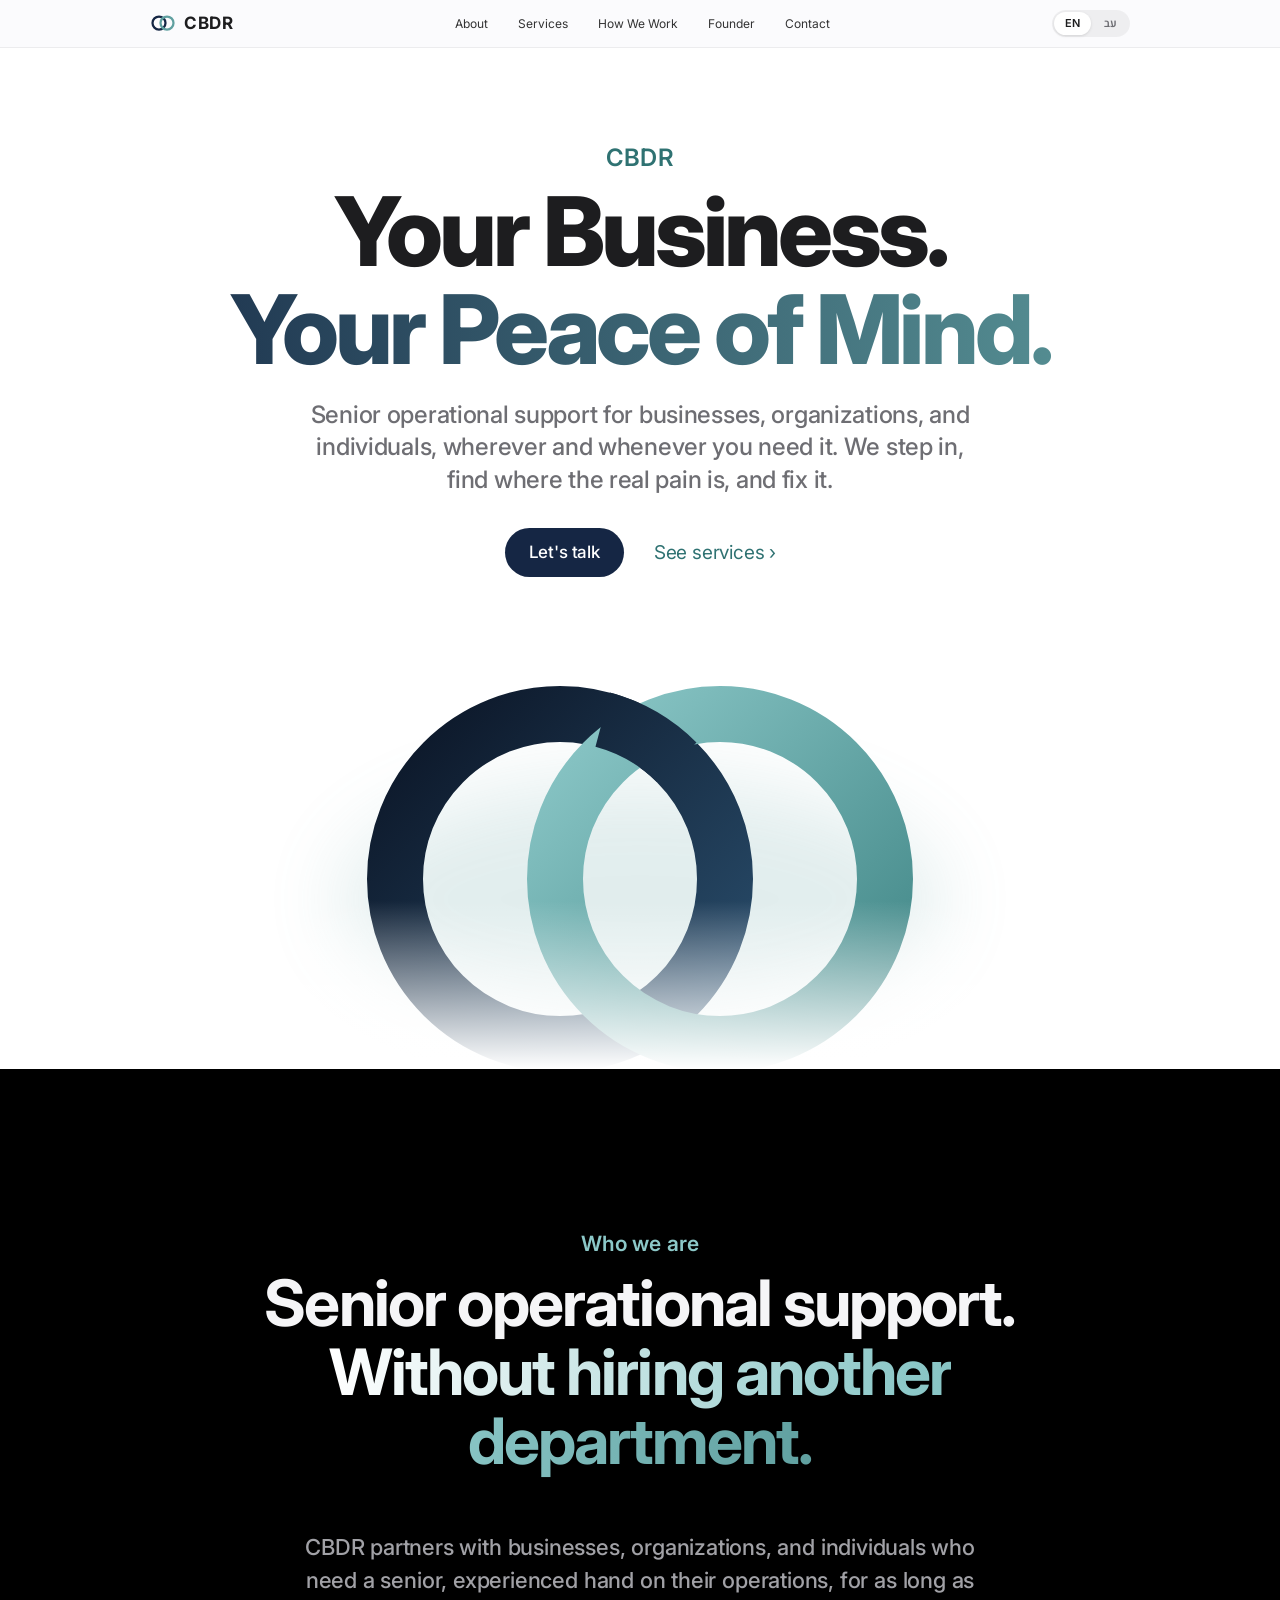
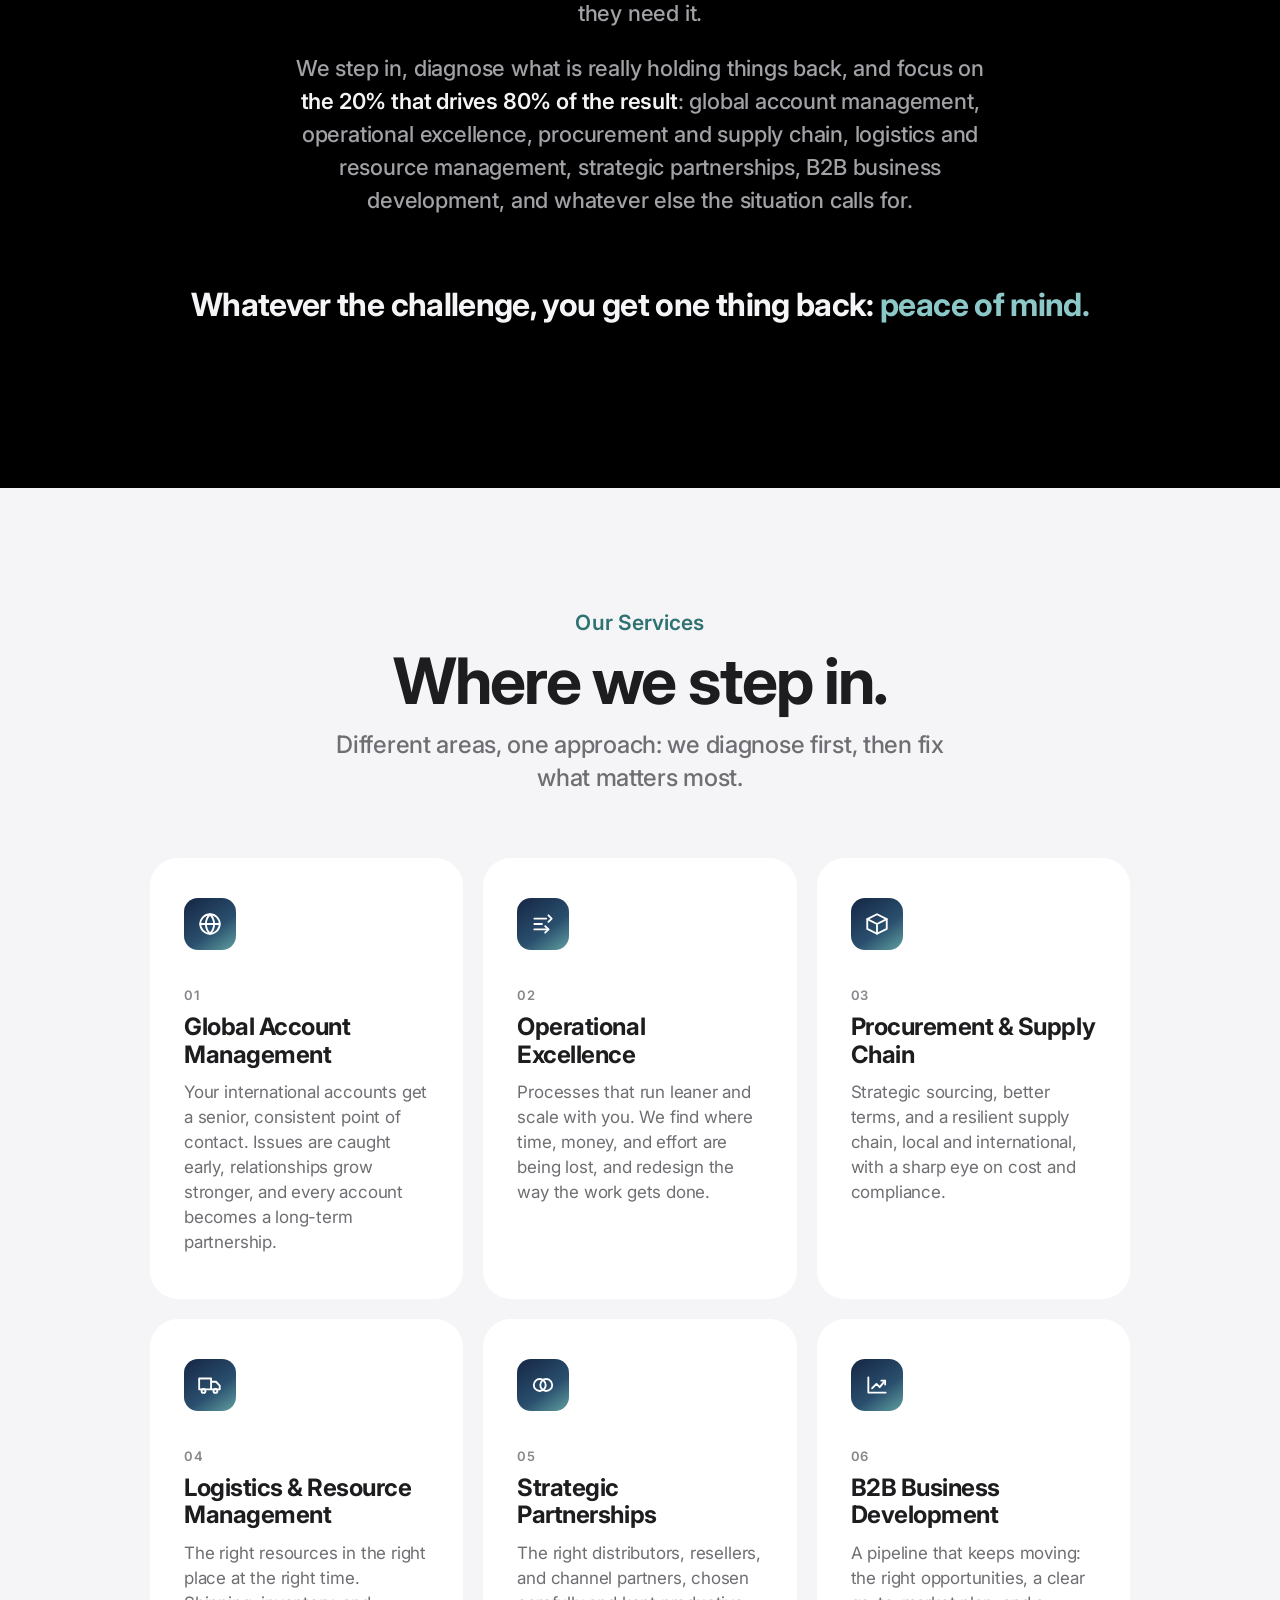
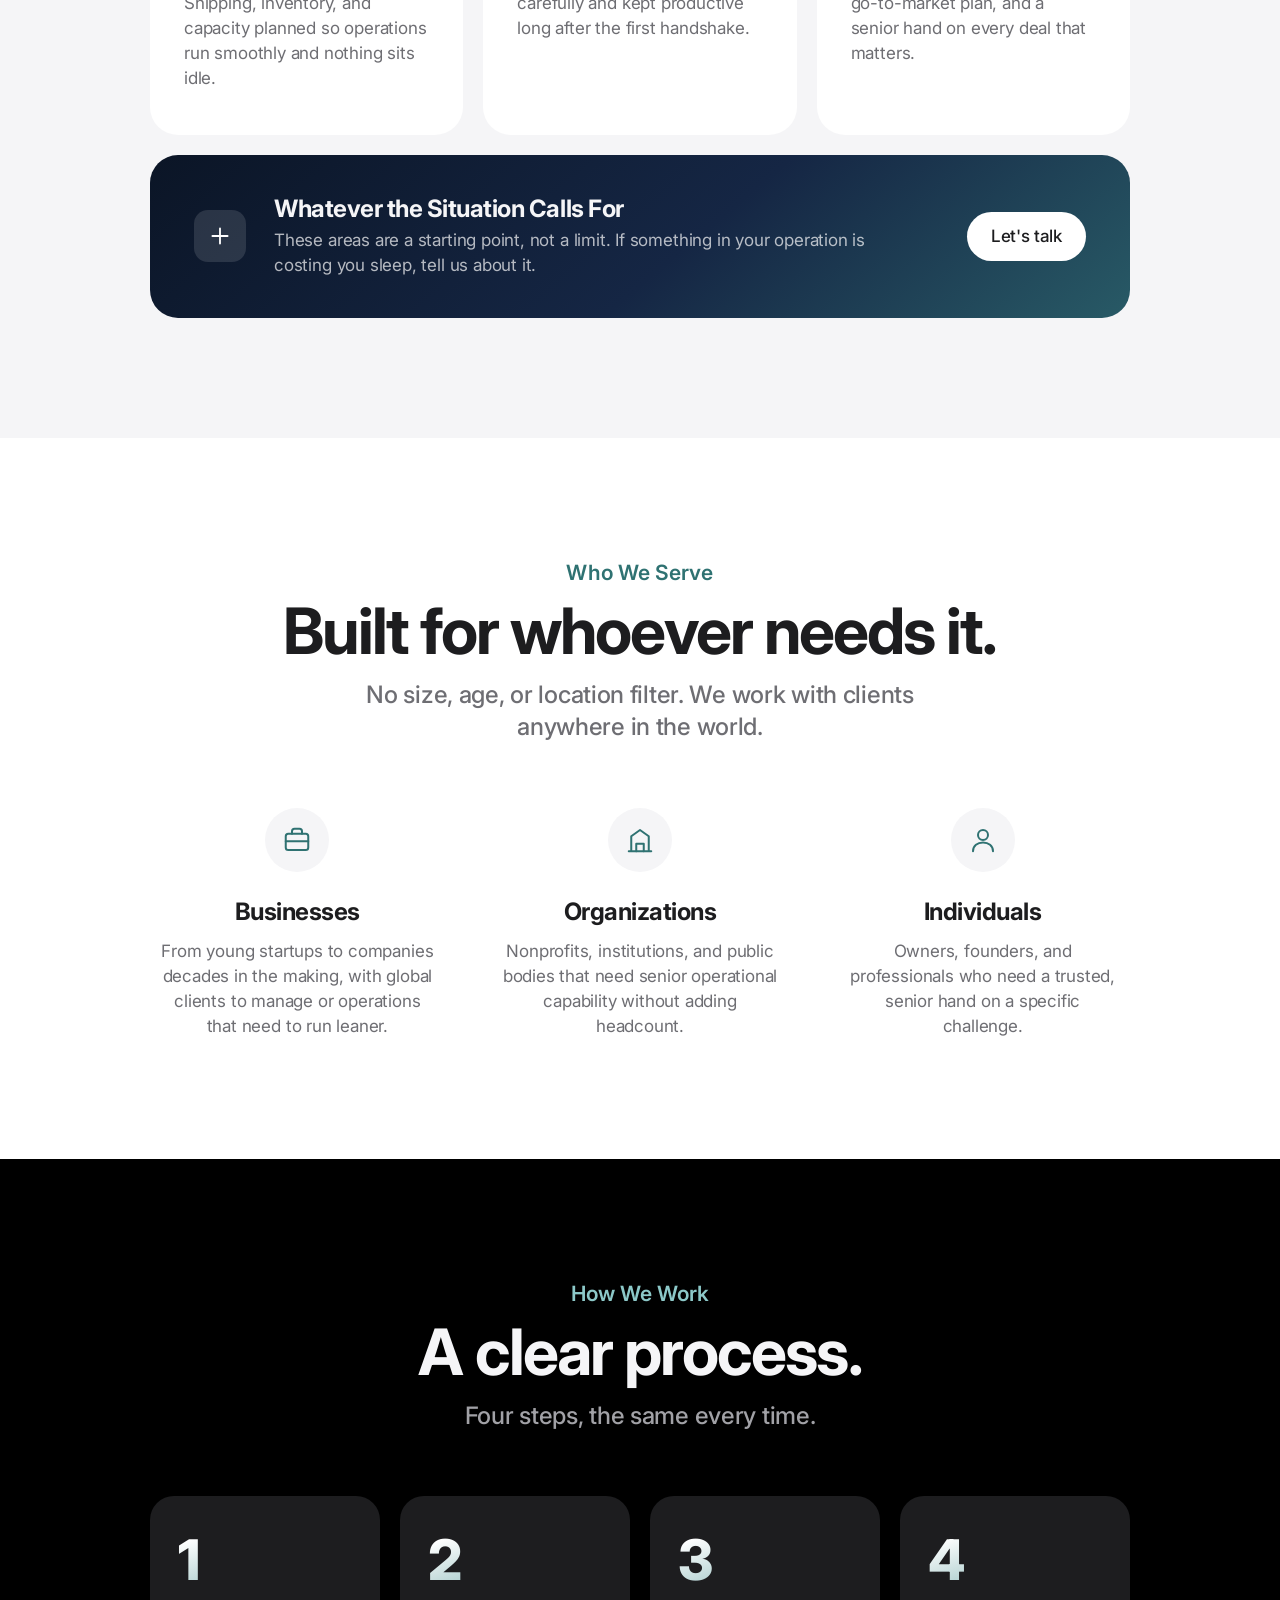
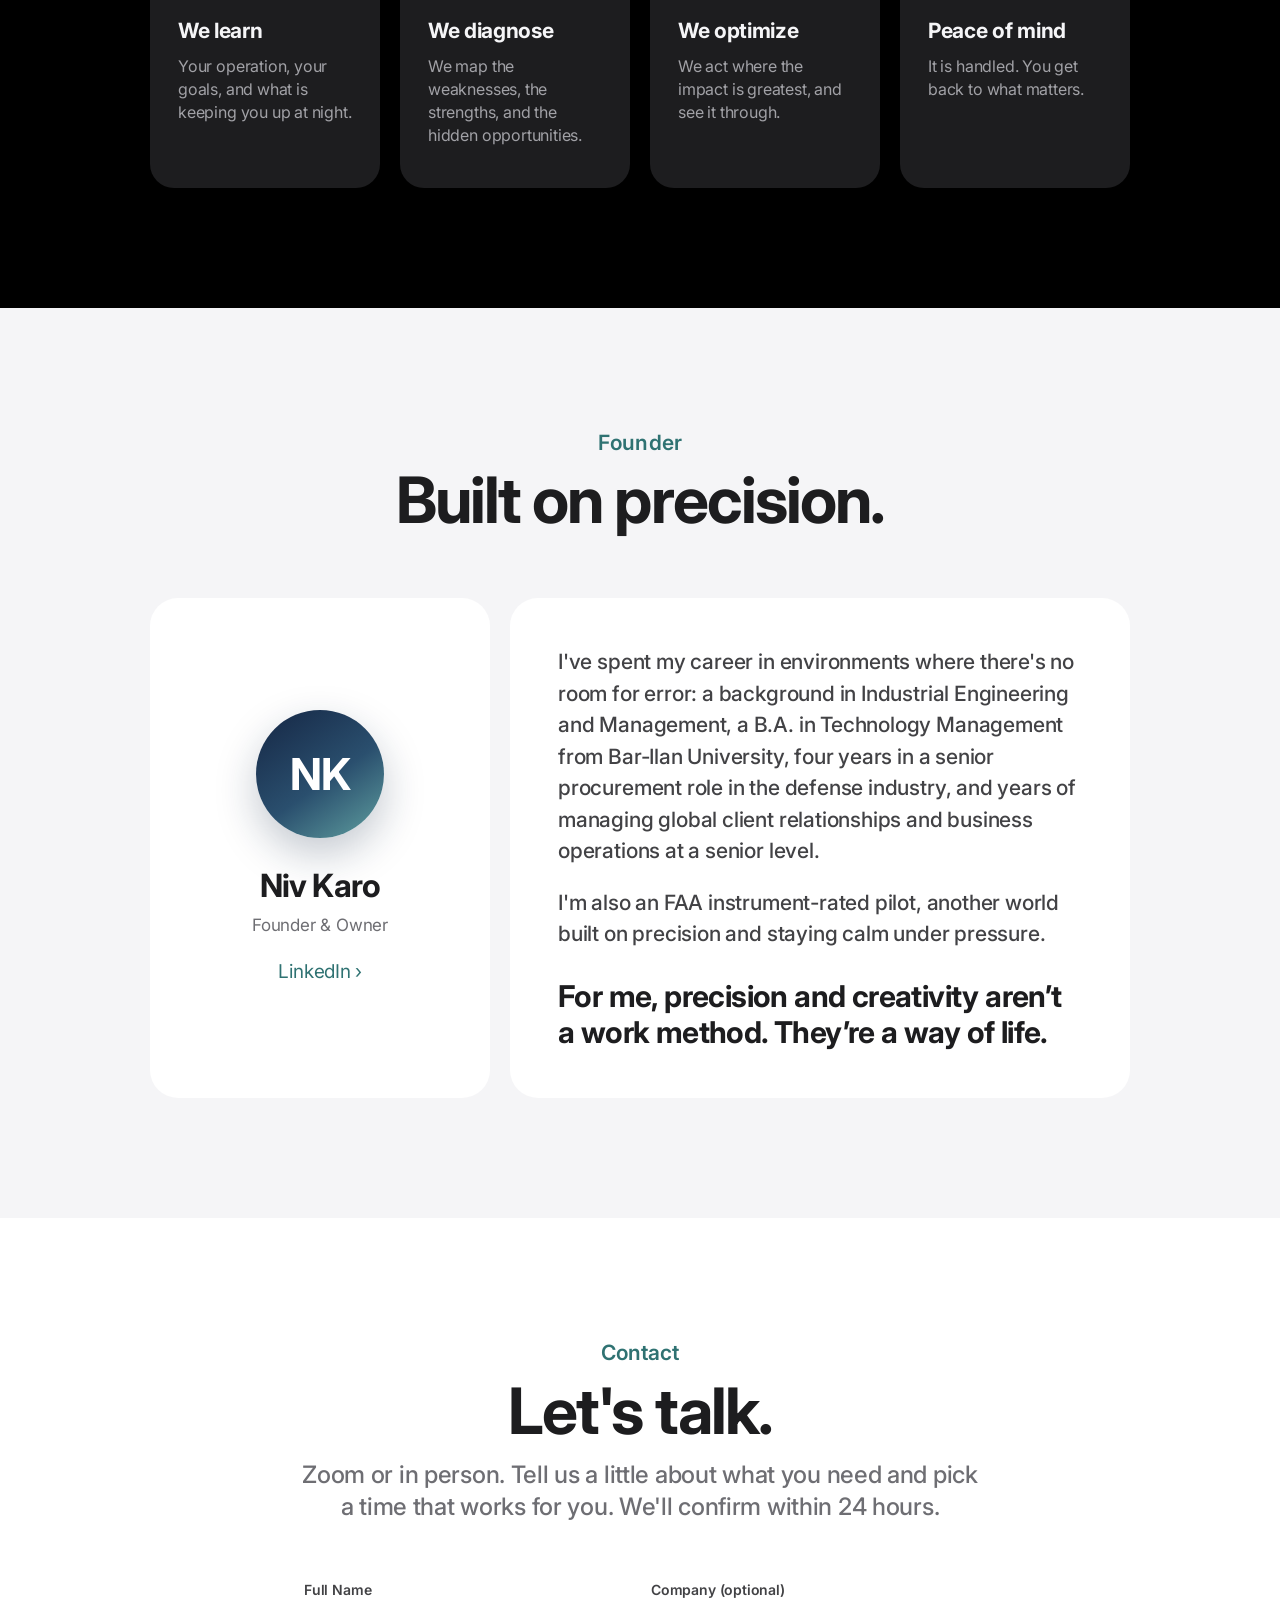
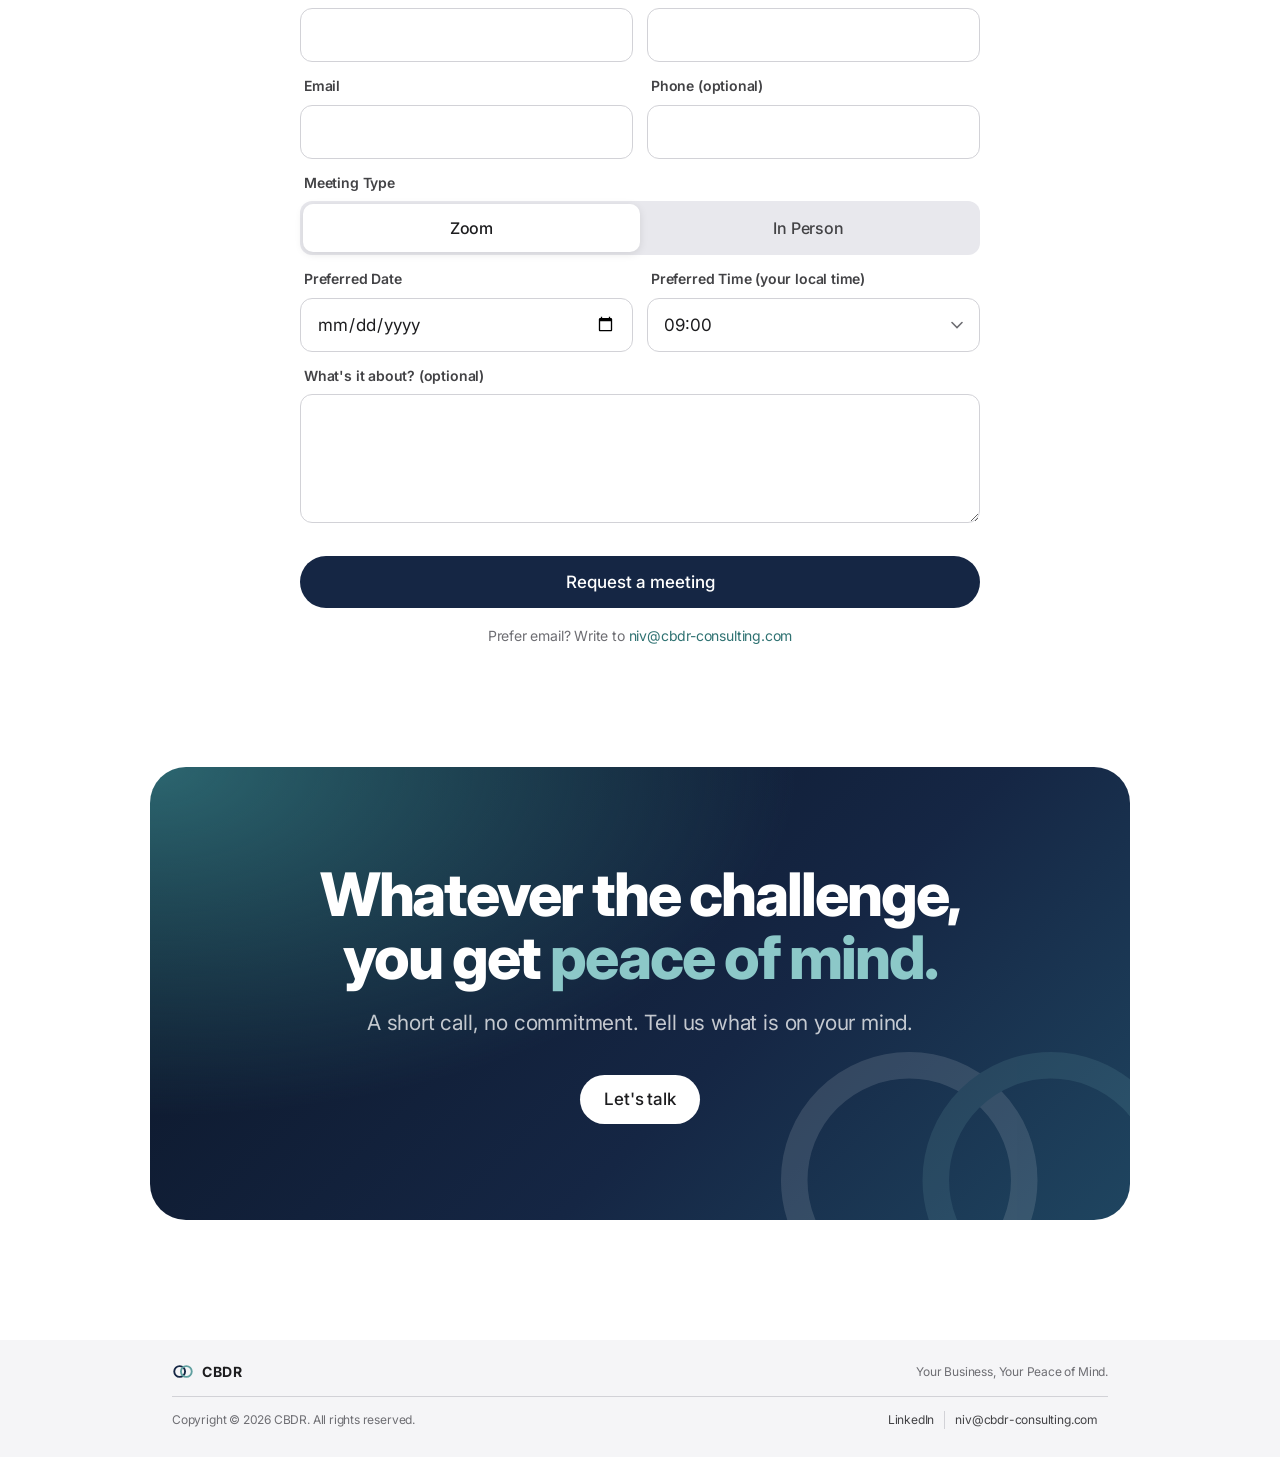
==== commit 79f0d4e2: "Apple-style redesign and updated service lineup" ====
--- a/index.html
+++ b/index.html
@@ -6,10 +6,10 @@
 <title>CBDR | Your Business, Your Peace of Mind</title>
 
 <!-- SEO -->
-<meta name="description" content="CBDR gives businesses, organizations, and individuals senior operational support without hiring another department: global client management, process and resource optimization, procurement, strategic partnerships, and B2B sales development.">
+<meta name="description" content="CBDR gives businesses, organizations, and individuals senior operational support without hiring another department: global account management, operational excellence, procurement and supply chain, logistics and resource management, strategic partnerships, and B2B business development.">
 <meta name="author" content="CBDR">
 <meta name="robots" content="index, follow">
-<meta name="theme-color" content="#152644">
+<meta name="theme-color" content="#fbfbfd">
 <link rel="canonical" href="https://cbdr-consulting.com/">
 <link rel="alternate" hreflang="en" href="https://cbdr-consulting.com/">
 <link rel="alternate" hreflang="he" href="https://cbdr-consulting.com/?lang=he">
@@ -49,11 +49,12 @@
   "founder": { "@type": "Person", "name": "Niv Karo", "jobTitle": "Founder & Owner", "sameAs": "https://www.linkedin.com/in/niv-karo-b4b01a26a" },
   "areaServed": "Worldwide",
   "serviceType": [
-    "Global Client Management and Retention",
-    "Process and Resource Optimization",
-    "Procurement",
+    "Global Account Management",
+    "Operational Excellence",
+    "Procurement and Supply Chain",
+    "Logistics and Resource Management",
     "Strategic Partnerships",
-    "B2B Sales Development"
+    "B2B Business Development"
   ],
   "knowsLanguage": ["English", "Hebrew"],
   "sameAs": ["https://www.linkedin.com/company/cbdr-consulting"]
@@ -62,248 +63,274 @@
 
 <!-- ANALYTICS: paste your analytics snippet here (Google Analytics, Plausible, etc.) -->
 
+<script>document.documentElement.classList.add('js');</script>
 <link rel="preconnect" href="https://fonts.googleapis.com">
 <link rel="preconnect" href="https://fonts.gstatic.com" crossorigin>
-<link href="https://fonts.googleapis.com/css2?family=Fraunces:ital,opsz,wght@0,9..144,300;0,9..144,700;0,9..144,900;1,9..144,300;1,9..144,700&family=Plus+Jakarta+Sans:wght@300;400;500;600&family=Frank+Ruhl+Libre:wght@400;700;900&family=Heebo:wght@300;400;500;600&display=swap" rel="stylesheet">
+<link href="https://fonts.googleapis.com/css2?family=Inter:wght@400;500;600;700;800&family=Heebo:wght@400;500;600;700;800&display=swap" rel="stylesheet">
 <style>
 :root {
   --navy: #152644;
-  --navy2: #1a2e52;
-  --navy-deep: #0e1a30;
+  --navy-deep: #0b1526;
   --teal: #60A0A0;
-  --teal-bright: #86c2c2;
-  --teal-dark: #3a7575;
-  --teal-soft: #eef5f5;
-  --white: #ffffff;
-  --off: #f5f6f7;
-  --border: #dbe0e6;
-  --muted: #5a6473;
-  --text: #17202e;
-  --serif: 'Fraunces', 'Frank Ruhl Libre', Georgia, serif;
-  --sans: 'Plus Jakarta Sans', 'Heebo', system-ui, sans-serif;
+  --teal-bright: #8cc8c8;
+  --teal-ink: #2f7272;
+  --ink: #1d1d1f;
+  --ink-2: #424245;
+  --gray: #6e6e73;
+  --gray-2: #86868b;
+  --line: #d2d2d7;
+  --paper: #ffffff;
+  --mist: #f5f5f7;
+  --glass: rgba(251,251,253,0.8);
+  --radius: 28px;
+  --font: -apple-system, BlinkMacSystemFont, "SF Pro Display", "SF Pro Text", "Inter", "Helvetica Neue", "Heebo", Arial, sans-serif;
+  --font-he: "Heebo", -apple-system, BlinkMacSystemFont, "Inter", Arial, sans-serif;
+  --ease: cubic-bezier(0.28, 0.11, 0.32, 1);
 }
 *, *::before, *::after { box-sizing: border-box; margin: 0; padding: 0; }
-html { scroll-behavior: smooth; scroll-padding-top: 70px; }
-body { font-family: var(--sans); background: var(--white); color: var(--text); -webkit-font-smoothing: antialiased; overflow-x: hidden; }
-a { color: inherit; }
-a:focus-visible, button:focus-visible, input:focus-visible, select:focus-visible, textarea:focus-visible { outline: 2px solid var(--teal); outline-offset: 2px; }
+html { scroll-behavior: smooth; scroll-padding-top: 52px; }
+body { font-family: var(--font); background: var(--paper); color: var(--ink); -webkit-font-smoothing: antialiased; -moz-osx-font-smoothing: grayscale; overflow-x: hidden; font-size: 17px; line-height: 1.47; letter-spacing: -0.011em; }
+html[lang="he"] body { font-family: var(--font-he); letter-spacing: 0; }
+a { color: inherit; text-decoration: none; }
+a:focus-visible, button:focus-visible, input:focus-visible, select:focus-visible, textarea:focus-visible { outline: 3px solid rgba(96,160,160,0.6); outline-offset: 2px; border-radius: 8px; }
 html[lang="he"] .t-en, html[lang="en"] .t-he { display: none; }
-
-/* NAV */
-nav {
-  position: fixed; top: 0; left: 0; right: 0; z-index: 200;
-  background: rgba(14,26,48,0.95); backdrop-filter: blur(16px);
-  padding: 0 56px; height: 58px;
-  display: flex; align-items: center; justify-content: space-between;
-  border-bottom: 1px solid rgba(255,255,255,0.06);
+.chev { display: inline-block; transition: transform .3s var(--ease); }
+html[dir="rtl"] .chev { transform: scaleX(-1); }
+
+/* NAV: frosted glass bar */
+nav.gnav {
+  position: fixed; top: 0; left: 0; right: 0; z-index: 200; height: 48px;
+  background: var(--glass);
+  -webkit-backdrop-filter: saturate(180%) blur(20px); backdrop-filter: saturate(180%) blur(20px);
+  border-bottom: 1px solid rgba(0,0,0,0.06);
 }
-.nav-logo { display: flex; align-items: center; gap: 12px; text-decoration: none; }
-.nav-abbr { direction: ltr; font-family: 'Fraunces', serif; font-size: 20px; font-weight: 900; color: #fff; letter-spacing: 0.08em; }
-.nav-abbr .g { color: var(--teal-bright); }
-.nav-sep { width: 1px; height: 20px; background: rgba(255,255,255,0.14); }
-.nav-tagline { font-size: 10px; font-weight: 400; color: rgba(255,255,255,0.55); letter-spacing: 0.1em; text-transform: uppercase; }
-.nav-right { display: flex; align-items: center; gap: 24px; }
-.nav-link { font-size: 12px; color: rgba(255,255,255,0.65); text-decoration: none; font-weight: 500; letter-spacing: 0.04em; transition: color 0.2s; }
-.nav-link:hover { color: #fff; }
-.lang-toggle { display: flex; gap: 3px; background: rgba(255,255,255,0.05); border: 1px solid rgba(255,255,255,0.1); border-radius: 20px; padding: 3px; }
-.ltb { font-size: 11px; font-weight: 600; padding: 4px 12px; border-radius: 16px; cursor: pointer; border: none; background: transparent; color: rgba(255,255,255,0.6); font-family: var(--sans); transition: all 0.2s; letter-spacing: 0.04em; }
-.ltb.on { background: var(--teal); color: var(--navy-deep); }
+.gnav-in { max-width: 1024px; height: 100%; margin: 0 auto; padding: 0 22px; display: flex; align-items: center; justify-content: space-between; gap: 24px; }
+.brand { display: flex; align-items: center; gap: 8px; direction: ltr; }
+.brand svg { width: 26px; height: 18px; }
+.brand b { font-weight: 700; font-size: 17px; letter-spacing: 0.04em; color: var(--ink); }
+.gnav-links { display: flex; align-items: center; gap: 30px; }
+.gnav-links a { font-size: 12px; color: rgba(0,0,0,0.8); transition: color .2s; letter-spacing: 0; }
+.gnav-links a:hover { color: var(--teal-ink); }
+.lang { display: flex; gap: 2px; background: rgba(0,0,0,0.05); border-radius: 999px; padding: 2px; }
+.ltb { font: 600 11px/1 var(--font); padding: 6px 11px; border-radius: 999px; border: 0; background: transparent; color: var(--gray); cursor: pointer; transition: all .2s; }
+.ltb.on { background: #fff; color: var(--ink); box-shadow: 0 1px 3px rgba(0,0,0,0.12); }
+
+/* Shared type */
+.eyebrow { font-size: 21px; font-weight: 600; color: var(--teal-ink); margin-bottom: 8px; letter-spacing: 0.004em; }
+.headline { font-size: clamp(40px, 6vw, 64px); line-height: 1.0625; font-weight: 700; letter-spacing: -0.03em; }
+.subhead { font-size: clamp(19px, 2.2vw, 24px); line-height: 1.35; font-weight: 500; color: var(--gray); letter-spacing: -0.012em; }
+html[lang="he"] .headline, html[lang="he"] .hero h1, html[lang="he"] .statement { letter-spacing: -0.01em; }
+.grad { background: linear-gradient(90deg, var(--navy) 0%, var(--teal) 100%); -webkit-background-clip: text; background-clip: text; color: transparent; }
+html[dir="rtl"] .grad { background: linear-gradient(270deg, var(--navy) 0%, var(--teal) 100%); -webkit-background-clip: text; background-clip: text; }
+.section { padding: 120px 22px; }
+.inner { max-width: 980px; margin: 0 auto; }
+.center { text-align: center; }
+.bg-mist { background: var(--mist); }
+.bg-dark { background: #000; color: #f5f5f7; }
+
+/* Buttons */
+.cta-row { display: flex; flex-wrap: wrap; align-items: center; justify-content: center; gap: 14px 30px; }
+.pill { display: inline-flex; align-items: center; gap: 6px; background: var(--navy); color: #fff; font-size: 17px; font-weight: 500; padding: 12px 24px; border-radius: 999px; transition: background .25s, transform .25s var(--ease); border: 0; cursor: pointer; font-family: inherit; }
+.pill:hover { background: #22396a; }
+.pill:active { transform: scale(0.98); }
+.pill.light { background: #fff; color: var(--ink); }
+.pill.light:hover { background: #e8e8ed; }
+.more { font-size: 19px; color: var(--teal-ink); display: inline-flex; align-items: center; gap: 4px; }
+.more:hover { text-decoration: underline; }
+.more:hover .chev { transform: translateX(3px); }
+html[dir="rtl"] .more:hover .chev { transform: scaleX(-1) translateX(3px); }
+.bg-dark .more { color: var(--teal-bright); }
 
 /* HERO */
-.hero {
-  min-height: 72vh; background: var(--navy);
-  display: flex; flex-direction: column; justify-content: flex-end;
-  padding: 0 56px 64px; position: relative; overflow: hidden;
-}
-.hero-bg {
-  position: absolute; inset: 0; pointer-events: none;
-  background:
-    radial-gradient(ellipse 60% 80% at 0% 50%, rgba(96,160,160,0.16) 0%, transparent 65%),
-    radial-gradient(ellipse 40% 40% at 85% 15%, rgba(96,160,160,0.14) 0%, transparent 55%),
-    linear-gradient(135deg, var(--navy-deep) 0%, var(--navy) 55%, #1d3a5c 100%);
-}
-.hero-grid {
-  position: absolute; inset: 0; pointer-events: none;
-  background-image:
-    linear-gradient(rgba(255,255,255,0.02) 1px, transparent 1px),
-    linear-gradient(90deg, rgba(255,255,255,0.02) 1px, transparent 1px);
-  background-size: 72px 72px;
-}
-.hero-rings { position: absolute; bottom: -90px; right: -60px; width: 520px; height: 380px; opacity: 0.07; pointer-events: none; }
-html[dir="rtl"] .hero-rings { right: auto; left: -60px; }
-.hero-inner { position: relative; z-index: 2; max-width: 1000px; margin: 0 auto; width: 100%; padding-top: 110px; }
-.hero-top { display: grid; grid-template-columns: 1fr 1fr; gap: 48px; align-items: center; margin-bottom: 52px; }
-.hero-cbdr {
-  direction: ltr; unicode-bidi: isolate;
-  font-family: 'Fraunces', serif; font-weight: 900;
-  font-size: clamp(80px, 14vw, 180px);
-  line-height: 0.88; letter-spacing: -0.04em; display: flex; align-items: baseline;
-}
-.hero-cbdr .lc, .hero-cbdr .ld { color: var(--teal-bright); }
-.hero-cbdr .ln { color: rgba(255,255,255,0.92); }
-.hero-cbdr .lr { color: rgba(255,255,255,0.4); }
-h1.hero-slogan { font-family: var(--serif); font-weight: 300; font-style: italic; line-height: 1.15; }
-.hero-slogan .l1 { display: block; font-size: clamp(28px, 4vw, 48px); color: rgba(255,255,255,0.95); margin-bottom: 6px; }
-.hero-slogan .l2 { display: block; font-size: clamp(28px, 4vw, 48px); color: var(--teal-bright); }
-.hero-desc { text-align: center; max-width: 720px; margin: 0 auto 40px; font-size: 16px; color: rgba(255,255,255,0.72); font-weight: 300; line-height: 1.9; }
-.hero-ctas { display: flex; flex-wrap: wrap; gap: 10px; justify-content: center; }
-.btn-main {
-  display: inline-flex; align-items: center; gap: 8px;
-  background: var(--teal); color: var(--navy-deep);
-  font-size: 14px; font-weight: 600; padding: 14px 28px;
-  border-radius: 10px; text-decoration: none; transition: background 0.2s;
-}
-.btn-main:hover { background: var(--teal-bright); }
-.btn-ghost {
-  display: inline-flex; align-items: center; gap: 8px;
-  background: transparent; color: rgba(255,255,255,0.75);
-  border: 1px solid rgba(255,255,255,0.22);
-  font-size: 14px; font-weight: 500; padding: 14px 28px;
-  border-radius: 10px; text-decoration: none; transition: all 0.2s;
-}
-.btn-ghost:hover { border-color: rgba(255,255,255,0.5); color: #fff; }
-
-/* DARK BAND (about) */
-.story-wrap { background: var(--navy2); padding: 96px 56px; position: relative; overflow: hidden; }
-.story-inner { max-width: 760px; margin: 0 auto; position: relative; z-index: 1; }
-.story-tag { display: inline-flex; align-items: center; gap: 8px; font-size: 10px; font-weight: 600; letter-spacing: 0.2em; text-transform: uppercase; color: var(--teal-bright); margin-bottom: 32px; }
-.story-tag::before { content: ''; width: 20px; height: 1px; background: var(--teal-bright); display: inline-block; }
-.story-headline { font-family: var(--serif); font-size: clamp(28px, 4vw, 46px); font-weight: 900; color: #fff; line-height: 1.1; margin-bottom: 8px; }
-.story-headline-2 { font-family: var(--serif); font-size: clamp(18px, 2.5vw, 26px); font-weight: 300; font-style: italic; color: var(--teal-bright); margin-bottom: 44px; }
-.story-body p { font-size: 16px; color: rgba(255,255,255,0.75); font-weight: 300; line-height: 1.95; margin-bottom: 22px; }
-.story-closer { margin-top: 36px; padding-top: 32px; border-top: 1px solid rgba(255,255,255,0.1); font-family: var(--serif); font-size: clamp(18px, 2.5vw, 26px); font-weight: 700; color: #fff; line-height: 1.3; }
-.story-closer em { color: var(--teal-bright); font-style: normal; }
-
-/* LAYOUT */
-.wrap { max-width: 980px; margin: 0 auto; padding: 96px 56px; }
-.bg-off { background: var(--off); border-top: 1px solid var(--border); border-bottom: 1px solid var(--border); }
-.stag { display: inline-flex; align-items: center; gap: 8px; font-size: 10px; font-weight: 600; letter-spacing: 0.2em; text-transform: uppercase; color: var(--teal-dark); margin-bottom: 14px; }
-.stag::before { content: ''; width: 20px; height: 1.5px; background: var(--teal-dark); display: inline-block; }
-h2.stitle { font-family: var(--serif); font-size: clamp(28px, 4vw, 46px); font-weight: 700; color: var(--navy); line-height: 1.1; margin-bottom: 12px; }
-h2.stitle em { font-style: italic; font-weight: 300; color: var(--teal-dark); }
-p.sdesc { font-size: 16px; color: var(--muted); font-weight: 300; line-height: 1.85; max-width: 600px; margin-bottom: 48px; }
-
-/* SERVICES */
-.srv-grid { display: grid; grid-template-columns: 1fr 1fr; gap: 16px; }
-.srv { background: var(--white); border: 1px solid var(--border); border-radius: 16px; padding: 28px 24px; transition: all 0.28s; position: relative; overflow: hidden; }
-.srv::after { content: ''; position: absolute; bottom: 0; left: 0; right: 0; height: 2px; background: linear-gradient(to right, var(--navy), var(--teal)); transform: scaleX(0); transform-origin: left; transition: transform 0.3s ease; }
-.srv:hover { border-color: #b9d3d3; box-shadow: 0 16px 48px rgba(21,38,68,.09); transform: translateY(-4px); }
-.srv:hover::after { transform: scaleX(1); }
-.srv-num { font-family: 'Fraunces', serif; font-size: 13px; font-weight: 700; color: var(--teal-dark); letter-spacing: 0.1em; margin-bottom: 14px; display: block; }
-.srv-t { font-size: 17px; font-weight: 600; color: var(--navy); margin-bottom: 8px; }
-.srv-d { font-size: 14px; color: var(--muted); line-height: 1.78; font-weight: 300; }
-.srv.open { background: var(--teal-soft); border-color: #c5dddd; }
+.hero { padding: 140px 22px 0; text-align: center; overflow: hidden; }
+.hero .eyebrow { font-size: 24px; }
+.hero h1 { font-size: clamp(48px, 8.2vw, 96px); line-height: 1.02; font-weight: 800; letter-spacing: -0.04em; margin-bottom: 20px; }
+.hero h1 .l2 { display: block; }
+.hero .subhead { max-width: 680px; margin: 0 auto 32px; }
+.hero-art { position: relative; max-width: 900px; margin: 72px auto 0; height: clamp(220px, 38vw, 420px); }
+.hero-art svg { width: 100%; height: 100%; display: block; overflow: visible; }
+.hero-art .ring-a { animation: drift-a 9s ease-in-out infinite; transform-origin: 50% 50%; }
+.hero-art .ring-b { animation: drift-b 9s ease-in-out infinite; transform-origin: 50% 50%; }
+@keyframes drift-a { 0%,100% { transform: translateX(0); } 50% { transform: translateX(-10px); } }
+@keyframes drift-b { 0%,100% { transform: translateX(0); } 50% { transform: translateX(10px); } }
+.hero-fade { position: absolute; left: 0; right: 0; bottom: 0; height: 40%; background: linear-gradient(to bottom, rgba(255,255,255,0), #fff); pointer-events: none; }
+
+/* STATEMENT (dark) */
+.statement-wrap { padding: 160px 22px; }
+.statement { font-size: clamp(36px, 5.6vw, 64px); line-height: 1.08; font-weight: 700; letter-spacing: -0.03em; max-width: 900px; margin: 0 auto; }
+.statement .dim { color: #6e6e73; }
+.statement .glow { background: linear-gradient(90deg, #ffffff 0%, var(--teal-bright) 60%, var(--teal) 100%); -webkit-background-clip: text; background-clip: text; color: transparent; }
+.statement-body { max-width: 700px; margin: 56px auto 0; font-size: clamp(19px, 2vw, 22px); line-height: 1.5; color: #a1a1a6; font-weight: 500; }
+.statement-body p + p { margin-top: 22px; }
+.statement-body strong { color: #f5f5f7; font-weight: 600; }
+.closer { margin-top: 64px; font-size: clamp(24px, 3vw, 32px); font-weight: 700; letter-spacing: -0.02em; color: #f5f5f7; }
+.closer em { font-style: normal; color: var(--teal-bright); }
+
+/* SERVICES bento */
+.head-block { margin-bottom: 64px; }
+.head-block .subhead { max-width: 640px; margin-top: 14px; }
+.head-block.center .subhead { margin-left: auto; margin-right: auto; }
+.bento { display: grid; grid-template-columns: repeat(3, 1fr); gap: 20px; }
+.tile { background: #fff; border-radius: var(--radius); padding: 40px 34px 44px; display: flex; flex-direction: column; transition: transform .45s var(--ease), box-shadow .45s var(--ease); }
+.tile:hover { transform: scale(1.012); box-shadow: 0 18px 50px rgba(0,0,0,0.08); }
+.tile .ico { width: 52px; height: 52px; border-radius: 14px; background: linear-gradient(145deg, var(--navy), #2a4f6e 60%, var(--teal)); display: flex; align-items: center; justify-content: center; }
+.tile .ico svg { width: 26px; height: 26px; stroke: #fff; fill: none; stroke-width: 1.7; stroke-linecap: round; stroke-linejoin: round; }
+.tile .num { font-size: 13px; font-weight: 600; color: var(--gray-2); letter-spacing: 0.06em; margin: 36px 0 8px; }
+.tile h3 { font-size: clamp(22px, 2.1vw, 24px); line-height: 1.14; font-weight: 700; letter-spacing: -0.02em; margin-bottom: 12px; }
+.tile p { font-size: 17px; color: var(--gray); line-height: 1.47; max-width: 520px; }
+.tile.wide { margin-top: 20px; min-height: 0; flex-direction: row; align-items: center; gap: 28px; padding: 40px 44px; }
+.tile.wide:hover { transform: scale(1.006); }
+.tile.wide .wide-txt { flex: 1; }
+.tile.wide h3 { margin-bottom: 6px; }
+.tile.wide p { max-width: 640px; }
+.tile.wide .ico { flex-shrink: 0; }
+.tile.dark { background: linear-gradient(140deg, var(--navy-deep) 0%, var(--navy) 55%, #285a66 100%); color: #f5f5f7; }
+.tile.dark p { color: rgba(245,245,247,0.72); }
+.tile.dark .num { color: var(--teal-bright); }
+.tile.dark .ico { background: rgba(255,255,255,0.12); }
 
 /* WHO */
-.who-grid { display: grid; grid-template-columns: repeat(3,1fr); gap: 16px; }
-.who-card { background: var(--white); border: 1px solid var(--border); border-radius: 18px; padding: 32px 24px; transition: box-shadow 0.2s; }
-.who-card:hover { box-shadow: 0 8px 28px rgba(21,38,68,.08); }
-.who-t { font-family: var(--serif); font-size: 19px; font-weight: 700; color: var(--navy); margin-bottom: 10px; padding-bottom: 10px; border-bottom: 2px solid var(--teal); display: inline-block; }
-.who-d { font-size: 14px; color: var(--muted); line-height: 1.75; font-weight: 300; }
-
-/* PROCESS */
-.process { display: grid; grid-template-columns: repeat(4,1fr); gap: 0; position: relative; margin-top: 8px; }
-.process::before { content: ''; position: absolute; top: 27px; left: 12%; right: 12%; height: 1px; background: linear-gradient(to right, transparent, var(--teal) 30%, var(--teal) 70%, transparent); }
-.pstep { text-align: center; padding: 0 12px; }
-.pstep-num { width: 54px; height: 54px; border-radius: 50%; background: var(--navy); border: 1.5px solid var(--teal); color: var(--teal-bright); font-family: 'Fraunces', serif; font-size: 18px; font-weight: 700; display: flex; align-items: center; justify-content: center; margin: 0 auto 20px; position: relative; z-index: 1; }
-.pstep-t { font-family: var(--serif); font-size: 16px; font-weight: 700; color: var(--navy); margin-bottom: 8px; }
-.pstep-d { font-size: 13.5px; color: var(--muted); line-height: 1.65; font-weight: 300; }
+.who { display: grid; grid-template-columns: repeat(3, 1fr); gap: 48px; }
+.who-item { text-align: center; padding: 0 8px; }
+.who-icon { width: 64px; height: 64px; margin: 0 auto 22px; border-radius: 50%; background: var(--mist); display: flex; align-items: center; justify-content: center; }
+.who-icon svg { width: 30px; height: 30px; stroke: var(--teal-ink); fill: none; stroke-width: 1.6; stroke-linecap: round; stroke-linejoin: round; }
+.who-item h3 { font-size: 24px; font-weight: 700; letter-spacing: -0.02em; margin-bottom: 10px; }
+.who-item p { color: var(--gray); font-size: 17px; }
+
+/* PROCESS (dark) */
+.steps { display: grid; grid-template-columns: repeat(4, 1fr); gap: 20px; }
+.step { background: #1d1d1f; border-radius: 24px; padding: 36px 28px 40px; }
+.step .n { font-size: 56px; font-weight: 800; letter-spacing: -0.04em; line-height: 1; margin-bottom: 28px; background: linear-gradient(160deg, #fff 10%, var(--teal) 100%); -webkit-background-clip: text; background-clip: text; color: transparent; }
+.step h3 { font-size: 21px; font-weight: 700; letter-spacing: -0.015em; margin-bottom: 8px; color: #f5f5f7; }
+.step p { font-size: 16px; color: #a1a1a6; line-height: 1.45; }
+.bg-dark .headline { color: #f5f5f7; }
+.bg-dark .subhead { color: #a1a1a6; }
+.bg-dark .eyebrow { color: var(--teal-bright); }
 
 /* FOUNDER */
-.founder { display: grid; grid-template-columns: 220px 1fr; gap: 48px; align-items: start; }
-.founder-name { font-family: var(--serif); font-size: 26px; font-weight: 700; color: var(--navy); line-height: 1.2; margin-bottom: 6px; }
-.founder-role { font-size: 12px; font-weight: 600; letter-spacing: 0.14em; text-transform: uppercase; color: var(--teal-dark); margin-bottom: 18px; }
-.founder-link { display: inline-flex; align-items: center; gap: 8px; font-size: 13.5px; font-weight: 600; color: var(--navy); text-decoration: none; border-bottom: 1.5px solid var(--teal); padding-bottom: 2px; }
-.founder-link:hover { color: var(--teal-dark); }
-.founder-body p { font-size: 16px; color: var(--muted); font-weight: 300; line-height: 1.9; margin-bottom: 18px; }
-.founder-body p:last-child { margin-bottom: 0; }
+.founder { display: grid; grid-template-columns: 340px 1fr; gap: 20px; align-items: stretch; }
+.f-card { background: #fff; border-radius: var(--radius); padding: 44px 36px; display: flex; flex-direction: column; align-items: center; text-align: center; justify-content: center; }
+.mono { width: 128px; height: 128px; border-radius: 50%; background: linear-gradient(145deg, var(--navy) 0%, #2a4f6e 55%, var(--teal) 100%); display: flex; align-items: center; justify-content: center; color: #fff; font-size: 44px; font-weight: 700; letter-spacing: -0.02em; margin-bottom: 24px; direction: ltr; box-shadow: 0 16px 40px rgba(21,38,68,0.25); }
+.f-card h2 { font-size: 32px; font-weight: 700; letter-spacing: -0.025em; margin-bottom: 4px; }
+.f-card .role { color: var(--gray); font-size: 17px; margin-bottom: 20px; }
+.f-body { background: #fff; border-radius: var(--radius); padding: 48px 48px; display: flex; flex-direction: column; justify-content: center; }
+.f-body p { font-size: clamp(19px, 1.9vw, 21px); line-height: 1.5; color: var(--ink-2); font-weight: 500; }
+.f-body p + p { margin-top: 20px; }
+.f-body p strong { color: var(--ink); font-weight: 700; }
+.f-body p.f-close { color: var(--ink); font-weight: 700; font-size: clamp(24px, 2.6vw, 30px); line-height: 1.2; letter-spacing: -0.02em; margin-top: 28px; }
 
 /* CASE STUDIES (section is commented out in the HTML until real content is ready) */
-.case-grid { display: grid; grid-template-columns: 1fr 1fr; gap: 16px; }
-.case { background: var(--white); border: 1px solid var(--border); border-radius: 18px; padding: 30px 26px; }
-.case-client { font-family: var(--serif); font-size: 19px; font-weight: 700; color: var(--navy); margin-bottom: 16px; }
-.case-l { font-size: 10px; font-weight: 600; letter-spacing: 0.16em; text-transform: uppercase; color: var(--teal-dark); margin: 14px 0 4px; }
-.case-p { font-size: 14px; color: var(--muted); line-height: 1.75; font-weight: 300; }
+.case-grid { display: grid; grid-template-columns: 1fr 1fr; gap: 20px; }
+.case { background: var(--mist); border-radius: var(--radius); padding: 40px 36px; }
+.case-client { font-size: 24px; font-weight: 700; letter-spacing: -0.02em; margin-bottom: 18px; }
+.case-l { font-size: 12px; font-weight: 600; letter-spacing: 0.06em; text-transform: uppercase; color: var(--teal-ink); margin: 16px 0 4px; }
+.case-p { font-size: 17px; color: var(--gray); }
 
 /* CONTACT */
-.contact-box { max-width: 640px; margin: 0 auto; text-align: center; }
-.contact-box .stag { justify-content: center; }
-.contact-box p.sdesc { max-width: 100%; margin-bottom: 32px; }
-#booking-form { background: var(--off); border: 1px solid var(--border); border-radius: 20px; padding: 36px; text-align: start; }
+.contact-box { max-width: 680px; margin: 0 auto; }
+#booking-form { margin-top: 56px; text-align: start; }
 .fgrid { display: grid; grid-template-columns: 1fr 1fr; gap: 14px; margin-bottom: 14px; }
 .frow { margin-bottom: 14px; }
-.flabel { display: block; font-size: 12px; font-weight: 600; color: var(--muted); margin-bottom: 6px; letter-spacing: 0.06em; }
-.finput { width: 100%; padding: 11px 14px; border: 1.5px solid var(--border); border-radius: 10px; font-size: 14px; font-family: inherit; background: var(--white); color: var(--text); transition: border-color 0.2s; }
-.finput:focus { border-color: var(--teal-dark); outline: none; }
-textarea.finput { resize: vertical; }
-.ftypes { display: flex; gap: 10px; }
-.ftype { flex: 1; display: flex; align-items: center; gap: 8px; padding: 11px 14px; border: 1.5px solid var(--border); border-radius: 10px; cursor: pointer; background: var(--white); font-size: 14px; transition: border-color 0.2s; }
-.ftype:has(input:checked) { border-color: var(--teal-dark); }
-.ftype input { accent-color: var(--teal-dark); }
-.fsubmit { width: 100%; margin-top: 10px; padding: 14px; background: var(--navy); color: #fff; border: none; border-radius: 10px; font-size: 15px; font-weight: 600; font-family: inherit; cursor: pointer; transition: background 0.2s; }
-.fsubmit:hover { background: var(--navy2); }
-.fnote { margin-top: 14px; font-size: 13px; color: var(--muted); text-align: center; }
-.fnote a { color: var(--teal-dark); font-weight: 600; }
-#booking-success { display: none; background: var(--teal-soft); border: 1.5px solid #c5dddd; border-radius: 20px; padding: 44px 36px; text-align: center; }
-.succ-t { font-family: var(--serif); font-size: 24px; font-weight: 700; color: var(--navy); margin-bottom: 10px; }
-.succ-d { font-size: 15px; color: var(--muted); font-weight: 300; line-height: 1.8; }
-.succ-d a { color: var(--teal-dark); font-weight: 600; }
-
-/* CTA */
-.cta-wrap { background: var(--navy); padding: 104px 56px; text-align: center; position: relative; overflow: hidden; }
-.cta-wrap::before { content: ''; position: absolute; top: -180px; right: -180px; width: 600px; height: 600px; border-radius: 50%; background: var(--teal); opacity: .08; pointer-events: none; }
-.cta-wrap::after { content: ''; position: absolute; bottom: -140px; left: -140px; width: 420px; height: 420px; border-radius: 50%; background: var(--teal); opacity: .05; pointer-events: none; }
-.cta-inner { position: relative; z-index: 1; }
-.cta-t { font-family: var(--serif); font-size: clamp(34px, 5.5vw, 60px); font-weight: 900; color: #fff; line-height: 1.08; margin-bottom: 20px; }
-.cta-t em { font-style: italic; font-weight: 300; color: var(--teal-bright); }
-.cta-s { font-size: 16px; color: rgba(255,255,255,0.7); font-weight: 300; margin-bottom: 40px; line-height: 1.9; }
-
-/* FOOTER */
-footer { background: var(--navy-deep); padding: 40px 56px; display: flex; align-items: center; justify-content: space-between; flex-wrap: wrap; gap: 20px; }
-.foot-abbr { direction: ltr; unicode-bidi: isolate; font-family: 'Fraunces', serif; font-size: 22px; font-weight: 900; color: #fff; letter-spacing: 0.06em; margin-bottom: 4px; }
-.foot-abbr .g { color: var(--teal-bright); }
-.foot-slogan { font-size: 12px; color: rgba(255,255,255,0.6); font-style: italic; }
-.foot-right { font-size: 12.5px; color: rgba(255,255,255,0.6); text-align: end; line-height: 2; }
-.foot-right a { color: rgba(255,255,255,0.85); text-decoration: none; border-bottom: 1px solid rgba(134,194,194,0.6); }
-.foot-right a:hover { color: var(--teal-bright); }
-.foot-dot { margin: 0 8px; opacity: 0.4; }
-
+.flabel { display: block; font-size: 14px; font-weight: 600; color: var(--ink-2); margin: 0 4px 8px; }
+.finput { width: 100%; height: 54px; padding: 0 16px; border: 1px solid var(--line); border-radius: 12px; font-size: 17px; font-family: inherit; background: #fff; color: var(--ink); transition: border-color .2s, box-shadow .2s; -webkit-appearance: none; appearance: none; }
+select.finput { background-image: url("data:image/svg+xml,%3Csvg xmlns='http://www.w3.org/2000/svg' width='12' height='8' viewBox='0 0 12 8'%3E%3Cpath d='M1 1.5l5 5 5-5' fill='none' stroke='%236e6e73' stroke-width='1.6' stroke-linecap='round'/%3E%3C/svg%3E"); background-repeat: no-repeat; background-position: right 16px center; padding-inline-end: 40px; }
+html[dir="rtl"] select.finput { background-position: left 16px center; }
+textarea.finput { height: auto; padding: 14px 16px; resize: vertical; line-height: 1.45; }
+.finput:focus { outline: none; border-color: var(--teal); box-shadow: 0 0 0 4px rgba(96,160,160,0.22); }
+.seg { display: grid; grid-template-columns: 1fr 1fr; background: #e8e8ed; border-radius: 12px; padding: 3px; }
+.seg label { position: relative; display: flex; align-items: center; justify-content: center; height: 48px; border-radius: 10px; font-size: 16px; font-weight: 500; color: var(--ink-2); cursor: pointer; transition: all .25s var(--ease); }
+.seg input { position: absolute; opacity: 0; pointer-events: none; }
+.seg label:has(input:checked) { background: #fff; color: var(--ink); box-shadow: 0 2px 8px rgba(0,0,0,0.1); }
+.seg label:has(input:focus-visible) { outline: 3px solid rgba(96,160,160,0.6); }
+.fsubmit { width: 100%; justify-content: center; margin-top: 12px; padding: 16px; font-size: 17px; }
+.fnote { margin-top: 18px; font-size: 14px; color: var(--gray); text-align: center; }
+.fnote a { color: var(--teal-ink); }
+.fnote a:hover { text-decoration: underline; }
+#booking-success { display: none; margin-top: 56px; background: var(--mist); border-radius: var(--radius); padding: 56px 36px; text-align: center; }
+.succ-check { width: 56px; height: 56px; margin: 0 auto 20px; border-radius: 50%; background: var(--teal); display: flex; align-items: center; justify-content: center; }
+.succ-check svg { width: 26px; height: 26px; stroke: #fff; fill: none; stroke-width: 2.4; stroke-linecap: round; stroke-linejoin: round; }
+.succ-t { font-size: 28px; font-weight: 700; letter-spacing: -0.02em; margin-bottom: 10px; }
+.succ-d { font-size: 17px; color: var(--gray); }
+.succ-d a { color: var(--teal-ink); }
+
+/* FINAL CTA */
+.final { padding: 0 22px 120px; }
+.final-card { max-width: 980px; margin: 0 auto; border-radius: 36px; padding: 96px 32px; text-align: center; color: #fff; background: radial-gradient(120% 140% at 0% 0%, #2c6670 0%, transparent 55%), linear-gradient(135deg, var(--navy-deep) 0%, var(--navy) 60%, #1f4560 100%); position: relative; overflow: hidden; }
+.final-card h2 { font-size: clamp(36px, 5.4vw, 60px); line-height: 1.06; font-weight: 800; letter-spacing: -0.035em; margin-bottom: 18px; position: relative; }
+.final-card h2 em { font-style: normal; color: var(--teal-bright); }
+.final-card p { font-size: clamp(19px, 2vw, 21px); color: rgba(255,255,255,0.75); margin-bottom: 36px; position: relative; }
+.final-card .pill { position: relative; }
+.final-rings { position: absolute; right: -80px; bottom: -120px; width: 460px; opacity: 0.12; pointer-events: none; }
+html[dir="rtl"] .final-rings { right: auto; left: -80px; }
+
+/* FOOTER (Apple style: small, gray, quiet) */
+footer { background: var(--mist); font-size: 12px; color: var(--gray); }
+.foot-in { max-width: 980px; margin: 0 auto; padding: 22px 22px 28px; }
+.foot-top { padding-bottom: 14px; border-bottom: 1px solid var(--line); display: flex; justify-content: space-between; align-items: center; gap: 16px; flex-wrap: wrap; }
+.foot-top .brand b { font-size: 14px; }
+.foot-top .brand svg { width: 22px; height: 15px; }
+.foot-bottom { padding-top: 14px; display: flex; justify-content: space-between; gap: 12px; flex-wrap: wrap; }
+.foot-links { display: flex; gap: 0; flex-wrap: wrap; }
+.foot-links a { color: var(--ink-2); padding: 0 10px; border-inline-start: 1px solid var(--line); }
+.foot-links a:first-child { padding-inline-start: 0; border: 0; }
+.foot-links a:hover { text-decoration: underline; }
+
+/* Reveal on scroll */
+.js .rv { opacity: 0; transform: translateY(32px); transition: opacity 1s var(--ease), transform 1s var(--ease); }
+.js .rv.in { opacity: 1; transform: none; }
+.js .rv.d1 { transition-delay: .08s; } .js .rv.d2 { transition-delay: .16s; } .js .rv.d3 { transition-delay: .24s; }
+@media (prefers-reduced-motion: reduce) {
+  html { scroll-behavior: auto; }
+  .js .rv { opacity: 1; transform: none; transition: none; }
+  .hero-art .ring-a, .hero-art .ring-b { animation: none; }
+}
+
+@media (max-width: 1000px) {
+  .bento { grid-template-columns: 1fr 1fr; }
+  .steps { grid-template-columns: 1fr 1fr; }
+  .founder { grid-template-columns: 1fr; }
+}
 @media (max-width: 760px) {
-  nav { padding: 0 20px; }
-  .nav-tagline, .nav-sep, .nav-link { display: none; }
-  .hero { padding: 0 24px 56px; min-height: 0; }
-  .hero-inner { padding-top: 100px; }
-  .hero-top { grid-template-columns: 1fr; gap: 28px; margin-bottom: 36px; }
-  .hero-rings { display: none; }
-  .story-wrap { padding: 64px 24px; }
-  .wrap { padding: 60px 24px; }
-  .srv-grid, .who-grid, .process, .case-grid, .founder, .fgrid { grid-template-columns: 1fr; }
-  .process { gap: 28px; }
-  .process::before { display: none; }
-  .founder { gap: 24px; }
-  #booking-form { padding: 24px 18px; }
-  .cta-wrap { padding: 64px 24px; }
-  footer { padding: 28px 24px; }
-  .foot-right { text-align: start; }
+  .gnav-links a { display: none; }
+  .section { padding: 88px 16px; }
+  .statement-wrap { padding: 104px 16px; }
+  .hero { padding: 112px 16px 0; }
+  .hero-art { margin-top: 48px; }
+  .bento, .who, .steps, .case-grid, .fgrid { grid-template-columns: 1fr; }
+  .tile { min-height: 0; padding: 32px 26px 36px; }
+  .tile.wide { flex-direction: column; align-items: flex-start; gap: 20px; padding: 32px 26px 36px; }
+  .who { gap: 40px; }
+  .f-body { padding: 36px 26px; }
+  .final { padding: 0 16px 88px; }
+  .final-card { padding: 72px 22px; border-radius: 28px; }
+  .head-block { margin-bottom: 44px; }
+  .foot-in { padding-left: 16px; padding-right: 16px; }
 }
 </style>
 </head>
 <body>
 
+<svg width="0" height="0" style="position:absolute" aria-hidden="true">
+  <defs>
+    <symbol id="rings" viewBox="0 0 52 36">
+      <circle cx="18" cy="18" r="13" fill="none" stroke="#152644" stroke-width="4.5"/>
+      <circle cx="34" cy="18" r="13" fill="none" stroke="#60A0A0" stroke-width="4.5"/>
+    </symbol>
+  </defs>
+</svg>
+
 <!-- NAV -->
-<nav>
-  <a href="#top" class="nav-logo" aria-label="CBDR">
-    <div class="nav-abbr"><span class="g">C</span>B<span class="g">D</span>R</div>
-    <div class="nav-sep"></div>
-    <div class="nav-tagline"><span class="t-en">Your Business, Your Peace of Mind</span><span class="t-he">העסק שלכם, השקט הנפשי שלכם</span></div>
-  </a>
-  <div class="nav-right">
-    <a href="#about" class="nav-link"><span class="t-en">About</span><span class="t-he">מי אנחנו</span></a>
-    <a href="#services" class="nav-link"><span class="t-en">Services</span><span class="t-he">שירותים</span></a>
-    <a href="#process" class="nav-link"><span class="t-en">How We Work</span><span class="t-he">איך עובדים</span></a>
-    <a href="#founder" class="nav-link"><span class="t-en">Founder</span><span class="t-he">המייסד</span></a>
-    <a href="#contact" class="nav-link"><span class="t-en">Contact</span><span class="t-he">צור קשר</span></a>
-    <div class="lang-toggle" role="group" aria-label="Language">
+<nav class="gnav" aria-label="Main">
+  <div class="gnav-in">
+    <a href="#top" class="brand" aria-label="CBDR"><svg aria-hidden="true"><use href="#rings"/></svg><b>CBDR</b></a>
+    <div class="gnav-links">
+      <a href="#about"><span class="t-en">About</span><span class="t-he">מי אנחנו</span></a>
+      <a href="#services"><span class="t-en">Services</span><span class="t-he">שירותים</span></a>
+      <a href="#process"><span class="t-en">How We Work</span><span class="t-he">איך עובדים</span></a>
+      <a href="#founder"><span class="t-en">Founder</span><span class="t-he">המייסד</span></a>
+      <a href="#contact"><span class="t-en">Contact</span><span class="t-he">צור קשר</span></a>
+    </div>
+    <div class="lang" role="group" aria-label="Language">
       <button class="ltb on" data-l="en" onclick="setL('en')">EN</button>
       <button class="ltb" data-l="he" onclick="setL('he')">עב</button>
     </div>
@@ -314,166 +341,206 @@
 
 <!-- HERO -->
 <section class="hero">
-  <div class="hero-bg"></div>
-  <div class="hero-grid"></div>
-  <svg class="hero-rings" viewBox="0 0 520 380" fill="none" aria-hidden="true">
-    <circle cx="190" cy="190" r="150" stroke="#fff" stroke-width="34"/>
-    <circle cx="330" cy="190" r="150" stroke="#86c2c2" stroke-width="34"/>
-  </svg>
-  <div class="hero-inner">
-    <div class="hero-top">
-      <div class="hero-cbdr" aria-hidden="true">
-        <span class="lc">C</span><span class="ln">B</span><span class="ld">D</span><span class="lr">R</span>
-      </div>
-      <h1 class="hero-slogan">
-        <span class="t-en"><span class="l1">Your Business,</span><span class="l2">Your Peace of Mind.</span></span>
-        <span class="t-he"><span class="l1">העסק שלכם,</span><span class="l2">השקט הנפשי שלכם.</span></span>
-      </h1>
-    </div>
-    <p class="hero-desc">
-      <span class="t-en">Senior operational support for businesses, organizations, and individuals, wherever and whenever you need it. We step in, find where the real pain is, and fix it.</span>
-      <span class="t-he">ליווי תפעולי בכיר לעסקים, לארגונים ולאנשים פרטיים, בכל מקום ובכל זמן שצריך. אנחנו נכנסים, מאתרים איפה הכאב האמיתי, ומטפלים בו.</span>
-    </p>
-    <div class="hero-ctas">
-      <a href="#contact" class="btn-main"><span class="t-en">Let's talk →</span><span class="t-he">בואו נדבר ←</span></a>
-      <a href="#services" class="btn-ghost"><span class="t-en">See services</span><span class="t-he">השירותים שלנו</span></a>
-    </div>
+  <p class="eyebrow rv">CBDR</p>
+  <h1 class="rv d1">
+    <span class="t-en">Your Business.<span class="l2 grad">Your Peace of Mind.</span></span>
+    <span class="t-he">העסק שלכם.<span class="l2 grad">השקט הנפשי שלכם.</span></span>
+  </h1>
+  <p class="subhead rv d2">
+    <span class="t-en">Senior operational support for businesses, organizations, and individuals, wherever and whenever you need it. We step in, find where the real pain is, and fix it.</span>
+    <span class="t-he">ליווי תפעולי בכיר לעסקים, לארגונים ולאנשים פרטיים, בכל מקום ובכל זמן שצריך. אנחנו נכנסים, מאתרים איפה הכאב האמיתי, ומטפלים בו.</span>
+  </p>
+  <div class="cta-row rv d3">
+    <a href="#contact" class="pill"><span class="t-en">Let's talk</span><span class="t-he">בואו נדבר</span></a>
+    <a href="#services" class="more"><span class="t-en">See services</span><span class="t-he">השירותים שלנו</span> <span class="chev">›</span></a>
+  </div>
+  <div class="hero-art rv d2" aria-hidden="true">
+    <svg viewBox="0 0 900 420">
+      <defs>
+        <linearGradient id="ga" gradientUnits="userSpaceOnUse" x1="205" y1="65" x2="535" y2="395"><stop offset="0" stop-color="#0b1526"/><stop offset="1" stop-color="#2a4f6e"/></linearGradient>
+        <linearGradient id="gb" gradientUnits="userSpaceOnUse" x1="365" y1="65" x2="695" y2="395"><stop offset="0" stop-color="#8cc8c8"/><stop offset="1" stop-color="#3f8585"/></linearGradient>
+        <filter id="soft" x="-30%" y="-30%" width="160%" height="160%"><feGaussianBlur stdDeviation="40"/></filter>
+      </defs>
+      <ellipse cx="450" cy="250" rx="300" ry="120" fill="#60A0A0" opacity="0.18" filter="url(#soft)"/>
+      <g class="ring-a"><circle cx="370" cy="230" r="165" fill="none" stroke="url(#ga)" stroke-width="56"/></g>
+      <g class="ring-b"><circle cx="530" cy="230" r="165" fill="none" stroke="url(#gb)" stroke-width="56"/></g>
+      <!-- re-draw navy ring segment on top so the rings interlock -->
+      <g class="ring-a"><path d="M 412.7 70.6 A 165 165 0 0 1 486.7 113.3" fill="none" stroke="url(#ga)" stroke-width="56"/></g>
+    </svg>
+    <div class="hero-fade"></div>
   </div>
 </section>
 
 <!-- ABOUT -->
-<section class="story-wrap" id="about">
-  <div class="story-inner">
-    <div class="story-tag"><span class="t-en">Who we are</span><span class="t-he">מי אנחנו</span></div>
-    <h2 class="story-headline"><span class="t-en">Senior operational support.</span><span class="t-he">ליווי תפעולי בכיר.</span></h2>
-    <div class="story-headline-2"><span class="t-en">Without hiring another department.</span><span class="t-he">בלי לגייס מחלקה נוספת.</span></div>
-    <div class="story-body">
+<section class="bg-dark statement-wrap" id="about">
+  <div class="center">
+    <p class="eyebrow rv" style="color:var(--teal-bright)"><span class="t-en">Who we are</span><span class="t-he">מי אנחנו</span></p>
+    <h2 class="statement rv d1">
+      <span class="t-en">Senior operational support. <span class="glow">Without hiring another department.</span></span>
+      <span class="t-he">ליווי תפעולי בכיר. <span class="glow">בלי לגייס מחלקה נוספת.</span></span>
+    </h2>
+    <div class="statement-body rv d2">
       <p>
-        <span class="t-en">CBDR partners with businesses, organizations, and individuals who need senior operational support without hiring another department.</span>
-        <span class="t-he">CBDR מלווה עסקים, ארגונים ואנשים פרטיים שצריכים יכולת תפעולית בכירה, בלי לגייס מחלקה נוספת.</span>
+        <span class="t-en">CBDR partners with businesses, organizations, and individuals who need a senior, experienced hand on their operations, for as long as they need it.</span>
+        <span class="t-he">CBDR מלווה עסקים, ארגונים ואנשים פרטיים שצריכים יד בכירה ומנוסה על הפעילות שלהם, לכמה זמן שצריך.</span>
       </p>
       <p>
-        <span class="t-en">We step in, diagnose where the real pain is, and fix the 20% that drives 80% of the result: global client management and retention, process and resource optimization, procurement, strategic partnerships, B2B sales development, and whatever else the situation calls for.</span>
-        <span class="t-he">אנחנו נכנסים, מאבחנים איפה הכאב האמיתי, ומטפלים ב-20% שמייצרים 80% מהתוצאה: ניהול ושימור לקוחות גלובליים, ייעול תהליכים ומשאבים, רכש, שותפויות אסטרטגיות, פיתוח מכירות B2B, וכל דבר אחר שהמצב דורש.</span>
+        <span class="t-en">We step in, diagnose what is really holding things back, and focus on <strong>the 20% that drives 80% of the result</strong>: global account management, operational excellence, procurement and supply chain, logistics and resource management, strategic partnerships, B2B business development, and whatever else the situation calls for.</span>
+        <span class="t-he">אנחנו נכנסים, מאבחנים מה באמת מעכב, ומתמקדים <strong>ב-20% שמייצרים 80% מהתוצאה</strong>: ניהול תיקי לקוחות גלובליים, מצוינות תפעולית, רכש ושרשרת אספקה, ניהול לוגיסטיקה ומשאבים, שותפויות אסטרטגיות, פיתוח עסקי B2B, וכל דבר אחר שהמצב דורש.</span>
       </p>
     </div>
-    <div class="story-closer">
+    <p class="closer rv">
       <span class="t-en">Whatever the challenge, you get one thing back: <em>peace of mind.</em></span>
       <span class="t-he">לא משנה מה האתגר, דבר אחד חוזר אליכם: <em>שקט נפשי.</em></span>
-    </div>
+    </p>
   </div>
 </section>
 
 <!-- SERVICES -->
-<section class="wrap" id="services">
-  <div class="stag"><span class="t-en">Our Services</span><span class="t-he">השירותים שלנו</span></div>
-  <h2 class="stitle"><span class="t-en">Where we <em>step in</em></span><span class="t-he">איפה אנחנו <em>נכנסים</em></span></h2>
-  <p class="sdesc"><span class="t-en">These are the areas where our work shows up most often. They are a starting point, not a limit.</span><span class="t-he">אלה התחומים שבהם העבודה שלנו באה לידי ביטוי לרוב. זו נקודת פתיחה, לא גבול.</span></p>
-
-  <div class="srv-grid">
-    <div class="srv">
-      <span class="srv-num">01</span>
-      <h3 class="srv-t"><span class="t-en">Global Client Management and Retention</span><span class="t-he">ניהול ושימור לקוחות גלובליים</span></h3>
-      <p class="srv-d"><span class="t-en">Your international clients get a senior, consistent point of contact. Relationships are maintained, issues are handled early, and clients stay.</span><span class="t-he">הלקוחות הבינלאומיים שלכם מקבלים איש קשר בכיר וקבוע. הקשרים נשמרים, בעיות מטופלות מוקדם, והלקוחות נשארים.</span></p>
-    </div>
-    <div class="srv">
-      <span class="srv-num">02</span>
-      <h3 class="srv-t"><span class="t-en">Process and Resource Optimization</span><span class="t-he">ייעול תהליכים ומשאבים</span></h3>
-      <p class="srv-d"><span class="t-en">We look at how the work actually gets done, find where time, money, and people are being wasted, and rebuild it leaner.</span><span class="t-he">אנחנו בוחנים איך העבודה מתבצעת בפועל, מאתרים איפה זמן, כסף ואנשים מתבזבזים, ובונים את זה מחדש בצורה רזה יותר.</span></p>
-    </div>
-    <div class="srv">
-      <span class="srv-num">03</span>
-      <h3 class="srv-t"><span class="t-en">Procurement</span><span class="t-he">רכש</span></h3>
-      <p class="srv-d"><span class="t-en">Supplier sourcing, negotiation, and management of the full procurement chain, local and international, with a sharp eye on cost and compliance.</span><span class="t-he">איתור ספקים, משא ומתן וניהול שרשרת הרכש כולה, בארץ ובעולם, עם עין חדה על עלויות ועמידה בדרישות.</span></p>
-    </div>
-    <div class="srv">
-      <span class="srv-num">04</span>
-      <h3 class="srv-t"><span class="t-en">Strategic Partnerships</span><span class="t-he">שותפויות אסטרטגיות</span></h3>
-      <p class="srv-d"><span class="t-en">Identifying and building the right alliances with distributors, resellers, and partners, and keeping them productive over time.</span><span class="t-he">איתור ובניית שיתופי הפעולה הנכונים עם מפיצים, משווקים ושותפים, ושמירה עליהם פוריים לאורך זמן.</span></p>
-    </div>
-    <div class="srv">
-      <span class="srv-num">05</span>
-      <h3 class="srv-t"><span class="t-en">B2B Sales Development</span><span class="t-he">פיתוח מכירות B2B</span></h3>
-      <p class="srv-d"><span class="t-en">Reaching the right prospects, managing the sales process, and moving deals forward on your behalf.</span><span class="t-he">הגעה ללקוחות הפוטנציאליים הנכונים, ניהול תהליך המכירה וקידום עסקאות בשמכם.</span></p>
-    </div>
-    <div class="srv open">
-      <span class="srv-num">+</span>
-      <h3 class="srv-t"><span class="t-en">Whatever Else the Situation Calls For</span><span class="t-he">וכל דבר אחר שהמצב דורש</span></h3>
-      <p class="srv-d"><span class="t-en">Not every problem fits a category. If something in your operation is costing you sleep, tell us about it.</span><span class="t-he">לא כל בעיה נכנסת לקטגוריה. אם משהו בפעילות שלכם מדיר שינה מעיניכם, ספרו לנו.</span></p>
+<section class="section bg-mist" id="services">
+  <div class="inner">
+    <div class="head-block center">
+      <p class="eyebrow rv"><span class="t-en">Our Services</span><span class="t-he">השירותים שלנו</span></p>
+      <h2 class="headline rv d1"><span class="t-en">Where we step in.</span><span class="t-he">איפה אנחנו נכנסים.</span></h2>
+      <p class="subhead rv d2"><span class="t-en">Different areas, one approach: we diagnose first, then fix what matters most.</span><span class="t-he">תחומים שונים, גישה אחת: קודם מאבחנים, ואז מטפלים במה שהכי חשוב.</span></p>
+    </div>
+
+    <div class="bento">
+      <div class="tile rv">
+        <div class="ico"><svg viewBox="0 0 24 24"><circle cx="12" cy="12" r="9"/><path d="M3 12h18M12 3c2.5 2.6 3.8 5.6 3.8 9s-1.3 6.4-3.8 9c-2.5-2.6-3.8-5.6-3.8-9S9.5 5.6 12 3z"/></svg></div>
+        <div class="num">01</div>
+        <h3><span class="t-en">Global Account Management</span><span class="t-he">ניהול תיקי לקוחות גלובליים</span></h3>
+        <p><span class="t-en">Your international accounts get a senior, consistent point of contact. Issues are caught early, relationships grow stronger, and every account becomes a long-term partnership.</span><span class="t-he">תיקי הלקוחות הבינלאומיים שלכם מקבלים איש קשר בכיר וקבוע. בעיות נתפסות מוקדם, הקשרים מתחזקים, וכל לקוח הופך לשותפות ארוכת טווח.</span></p>
+      </div>
+      <div class="tile rv d1">
+        <div class="ico"><svg viewBox="0 0 24 24"><path d="M4 7h11M4 12h7M4 17h13"/><path d="M17 4l3 3-3 3M14 14l3 3-3 3"/></svg></div>
+        <div class="num">02</div>
+        <h3><span class="t-en">Operational Excellence</span><span class="t-he">מצוינות תפעולית</span></h3>
+        <p><span class="t-en">Processes that run leaner and scale with you. We find where time, money, and effort are being lost, and redesign the way the work gets done.</span><span class="t-he">תהליכים שעובדים רזה יותר וגדלים יחד איתכם. אנחנו מאתרים איפה הולכים לאיבוד זמן, כסף ומאמץ, ומתכננים מחדש את הדרך שבה העבודה מתבצעת.</span></p>
+      </div>
+      <div class="tile rv d2">
+        <div class="ico"><svg viewBox="0 0 24 24"><path d="M3 7.5L12 3l9 4.5v9L12 21l-9-4.5z"/><path d="M3 7.5L12 12l9-4.5M12 12v9"/></svg></div>
+        <div class="num">03</div>
+        <h3><span class="t-en">Procurement &amp; Supply Chain</span><span class="t-he">רכש ושרשרת אספקה</span></h3>
+        <p><span class="t-en">Strategic sourcing, better terms, and a resilient supply chain, local and international, with a sharp eye on cost and compliance.</span><span class="t-he">רכש אסטרטגי, תנאים טובים יותר ושרשרת אספקה עמידה, בארץ ובעולם, עם עין חדה על עלויות ועמידה בדרישות.</span></p>
+      </div>
+      <div class="tile rv">
+        <div class="ico"><svg viewBox="0 0 24 24"><path d="M2 6h11v10H2zM13 9h4.5L21 12.5V16h-8z"/><circle cx="6" cy="17.5" r="1.8"/><circle cx="17" cy="17.5" r="1.8"/></svg></div>
+        <div class="num">04</div>
+        <h3><span class="t-en">Logistics &amp; Resource Management</span><span class="t-he">ניהול לוגיסטיקה ומשאבים</span></h3>
+        <p><span class="t-en">The right resources in the right place at the right time. Shipping, inventory, and capacity planned so operations run smoothly and nothing sits idle.</span><span class="t-he">המשאבים הנכונים, במקום הנכון ובזמן הנכון. שילוח, מלאי ותכנון קיבולת, כך שהפעילות זורמת ושום דבר לא עומד בטל.</span></p>
+      </div>
+      <div class="tile rv d1">
+        <div class="ico"><svg viewBox="0 0 24 24"><circle cx="9" cy="12" r="5.5"/><circle cx="15" cy="12" r="5.5"/></svg></div>
+        <div class="num">05</div>
+        <h3><span class="t-en">Strategic Partnerships</span><span class="t-he">שותפויות אסטרטגיות</span></h3>
+        <p><span class="t-en">The right distributors, resellers, and channel partners, chosen carefully and kept productive long after the first handshake.</span><span class="t-he">המפיצים, המשווקים ושותפי הערוץ הנכונים, שנבחרים בקפידה ונשארים פוריים הרבה אחרי לחיצת היד הראשונה.</span></p>
+      </div>
+      <div class="tile rv d2">
+        <div class="ico"><svg viewBox="0 0 24 24"><path d="M4 19V5M4 19h16"/><path d="M7.5 15l4-4 3 3 5-6"/><path d="M16 8h3.5v3.5"/></svg></div>
+        <div class="num">06</div>
+        <h3><span class="t-en">B2B Business Development</span><span class="t-he">פיתוח עסקי B2B</span></h3>
+        <p><span class="t-en">A pipeline that keeps moving: the right opportunities, a clear go-to-market plan, and a senior hand on every deal that matters.</span><span class="t-he">פייפליין שלא נעצר: ההזדמנויות הנכונות, תוכנית יציאה לשוק ברורה, ויד בכירה על כל עסקה שחשובה.</span></p>
+      </div>
+    </div>
+    <div class="tile dark wide rv">
+      <div class="ico"><svg viewBox="0 0 24 24"><path d="M12 5v14M5 12h14"/></svg></div>
+      <div class="wide-txt">
+        <h3><span class="t-en">Whatever the Situation Calls For</span><span class="t-he">כל מה שהמצב דורש</span></h3>
+        <p><span class="t-en">These areas are a starting point, not a limit. If something in your operation is costing you sleep, tell us about it.</span><span class="t-he">התחומים האלה הם נקודת פתיחה, לא גבול. אם משהו בפעילות שלכם מדיר שינה מעיניכם, ספרו לנו.</span></p>
+      </div>
+      <a href="#contact" class="pill light"><span class="t-en">Let's talk</span><span class="t-he">בואו נדבר</span></a>
     </div>
   </div>
 </section>
 
 <!-- WHO -->
-<section class="bg-off">
-  <div class="wrap">
-    <div class="stag"><span class="t-en">Who We Serve</span><span class="t-he">עם מי אנחנו עובדים</span></div>
-    <h2 class="stitle"><span class="t-en">Built for <em>whoever needs it</em></span><span class="t-he">בנוי עבור <em>מי שצריך</em></span></h2>
-    <p class="sdesc"><span class="t-en">No size, age, or location filter. We work with clients anywhere in the world.</span><span class="t-he">בלי סינון לפי גודל, ותק או מיקום. אנחנו עובדים עם לקוחות בכל מקום בעולם.</span></p>
-    <div class="who-grid">
-      <div class="who-card">
-        <h3 class="who-t"><span class="t-en">Businesses</span><span class="t-he">עסקים</span></h3>
-        <p class="who-d"><span class="t-en">From young startups to companies decades in the making, with global clients to manage or operations that need to run leaner.</span><span class="t-he">מסטארטאפים צעירים ועד חברות ותיקות, עם לקוחות גלובליים שצריך לנהל או פעילות שצריכה לעבוד רזה יותר.</span></p>
-      </div>
-      <div class="who-card">
-        <h3 class="who-t"><span class="t-en">Organizations</span><span class="t-he">ארגונים</span></h3>
-        <p class="who-d"><span class="t-en">Teams and institutions that need senior operational capability without adding headcount.</span><span class="t-he">צוותים ומוסדות שצריכים יכולת תפעולית בכירה בלי להגדיל את מצבת כוח האדם.</span></p>
-      </div>
-      <div class="who-card">
-        <h3 class="who-t"><span class="t-en">Individuals</span><span class="t-he">אנשים פרטיים</span></h3>
-        <p class="who-d"><span class="t-en">Owners, founders, and professionals who need a trusted, senior hand on a specific challenge.</span><span class="t-he">בעלי עסקים, מייסדים ואנשי מקצוע שצריכים יד בכירה ואמינה לאתגר מסוים.</span></p>
+<section class="section">
+  <div class="inner">
+    <div class="head-block center">
+      <p class="eyebrow rv"><span class="t-en">Who We Serve</span><span class="t-he">עם מי אנחנו עובדים</span></p>
+      <h2 class="headline rv d1"><span class="t-en">Built for whoever needs it.</span><span class="t-he">בנוי עבור מי שצריך.</span></h2>
+      <p class="subhead rv d2"><span class="t-en">No size, age, or location filter. We work with clients anywhere in the world.</span><span class="t-he">בלי סינון לפי גודל, ותק או מיקום. אנחנו עובדים עם לקוחות בכל מקום בעולם.</span></p>
+    </div>
+    <div class="who">
+      <div class="who-item rv">
+        <div class="who-icon"><svg viewBox="0 0 24 24"><rect x="3" y="7" width="18" height="13" rx="2"/><path d="M8 7V5a2 2 0 0 1 2-2h4a2 2 0 0 1 2 2v2M3 13h18"/></svg></div>
+        <h3><span class="t-en">Businesses</span><span class="t-he">עסקים</span></h3>
+        <p><span class="t-en">From young startups to companies decades in the making, with global clients to manage or operations that need to run leaner.</span><span class="t-he">מסטארטאפים צעירים ועד חברות ותיקות, עם לקוחות גלובליים שצריך לנהל או פעילות שצריכה לעבוד רזה יותר.</span></p>
+      </div>
+      <div class="who-item rv d1">
+        <div class="who-icon"><svg viewBox="0 0 24 24"><path d="M3 21h18M5 21V9l7-5 7 5v12"/><path d="M9 21v-6h6v6"/></svg></div>
+        <h3><span class="t-en">Organizations</span><span class="t-he">ארגונים</span></h3>
+        <p><span class="t-en">Nonprofits, institutions, and public bodies that need senior operational capability without adding headcount.</span><span class="t-he">עמותות, מוסדות וגופים ציבוריים שצריכים יכולת תפעולית בכירה בלי להגדיל את מצבת כוח האדם.</span></p>
+      </div>
+      <div class="who-item rv d2">
+        <div class="who-icon"><svg viewBox="0 0 24 24"><circle cx="12" cy="8" r="4"/><path d="M4 21c0-4.4 3.6-7 8-7s8 2.6 8 7"/></svg></div>
+        <h3><span class="t-en">Individuals</span><span class="t-he">אנשים פרטיים</span></h3>
+        <p><span class="t-en">Owners, founders, and professionals who need a trusted, senior hand on a specific challenge.</span><span class="t-he">בעלי עסקים, מייסדים ואנשי מקצוע שצריכים יד בכירה ואמינה לאתגר מסוים.</span></p>
       </div>
     </div>
   </div>
 </section>
 
 <!-- PROCESS -->
-<section class="wrap" id="process">
-  <div class="stag"><span class="t-en">How We Work</span><span class="t-he">איך אנחנו עובדים</span></div>
-  <h2 class="stitle"><span class="t-en">A clear <em>process</em></span><span class="t-he">תהליך <em>ברור</em></span></h2>
-  <p class="sdesc"><span class="t-en">Four steps, the same every time.</span><span class="t-he">ארבעה שלבים, אותו דבר בכל פעם.</span></p>
-  <div class="process">
-    <div class="pstep">
-      <div class="pstep-num">1</div>
-      <h3 class="pstep-t"><span class="t-en">We learn</span><span class="t-he">לומדים</span></h3>
-      <p class="pstep-d"><span class="t-en">Your operation, your goals, and what is keeping you up at night.</span><span class="t-he">את הפעילות, את היעדים, ואת מה שמטריד אתכם.</span></p>
-    </div>
-    <div class="pstep">
-      <div class="pstep-num">2</div>
-      <h3 class="pstep-t"><span class="t-en">We diagnose</span><span class="t-he">מאבחנים</span></h3>
-      <p class="pstep-d"><span class="t-en">We find where the real pain is.</span><span class="t-he">מאתרים איפה הכאב האמיתי.</span></p>
-    </div>
-    <div class="pstep">
-      <div class="pstep-num">3</div>
-      <h3 class="pstep-t"><span class="t-en">We fix</span><span class="t-he">מטפלים</span></h3>
-      <p class="pstep-d"><span class="t-en">The 20% that drives 80% of the result.</span><span class="t-he">ב-20% שמייצרים 80% מהתוצאה.</span></p>
-    </div>
-    <div class="pstep">
-      <div class="pstep-num">4</div>
-      <h3 class="pstep-t"><span class="t-en">Peace of mind</span><span class="t-he">שקט נפשי</span></h3>
-      <p class="pstep-d"><span class="t-en">It is handled. You get back to what matters.</span><span class="t-he">זה מטופל. אתם חוזרים למה שחשוב.</span></p>
+<section class="section bg-dark" id="process">
+  <div class="inner">
+    <div class="head-block center">
+      <p class="eyebrow rv"><span class="t-en">How We Work</span><span class="t-he">איך אנחנו עובדים</span></p>
+      <h2 class="headline rv d1"><span class="t-en">A clear process.</span><span class="t-he">תהליך ברור.</span></h2>
+      <p class="subhead rv d2"><span class="t-en">Four steps, the same every time.</span><span class="t-he">ארבעה שלבים, אותו דבר בכל פעם.</span></p>
+    </div>
+    <div class="steps">
+      <div class="step rv">
+        <div class="n">1</div>
+        <h3><span class="t-en">We learn</span><span class="t-he">לומדים</span></h3>
+        <p><span class="t-en">Your operation, your goals, and what is keeping you up at night.</span><span class="t-he">את הפעילות, את היעדים, ואת מה שמטריד אתכם.</span></p>
+      </div>
+      <div class="step rv d1">
+        <div class="n">2</div>
+        <h3><span class="t-en">We diagnose</span><span class="t-he">מאבחנים</span></h3>
+        <p><span class="t-en">We map the weaknesses, the strengths, and the hidden opportunities.</span><span class="t-he">ממפים את החולשות, החוזקות וההזדמנויות החבויות.</span></p>
+      </div>
+      <div class="step rv d2">
+        <div class="n">3</div>
+        <h3><span class="t-en">We optimize</span><span class="t-he">מייעלים</span></h3>
+        <p><span class="t-en">We act where the impact is greatest, and see it through.</span><span class="t-he">פועלים במקום שבו ההשפעה הכי גדולה, ומביאים את זה עד הסוף.</span></p>
+      </div>
+      <div class="step rv d3">
+        <div class="n">4</div>
+        <h3><span class="t-en">Peace of mind</span><span class="t-he">שקט נפשי</span></h3>
+        <p><span class="t-en">It is handled. You get back to what matters.</span><span class="t-he">זה מטופל. אתם חוזרים למה שחשוב.</span></p>
+      </div>
     </div>
   </div>
 </section>
 
 <!-- FOUNDER -->
-<section class="bg-off" id="founder">
-  <div class="wrap">
-    <div class="stag"><span class="t-en">Founder</span><span class="t-he">המייסד</span></div>
+<section class="section bg-mist" id="founder">
+  <div class="inner">
+    <div class="head-block center">
+      <p class="eyebrow rv"><span class="t-en">Founder</span><span class="t-he">המייסד</span></p>
+      <h2 class="headline rv d1"><span class="t-en">Built on precision.</span><span class="t-he">בנוי על דיוק.</span></h2>
+    </div>
     <div class="founder">
-      <div>
-        <h2 class="founder-name"><span class="t-en">Niv Karo</span><span class="t-he">ניב קארו</span></h2>
-        <div class="founder-role"><span class="t-en">Founder &amp; Owner</span><span class="t-he">מייסד ובעלים</span></div>
-        <a class="founder-link" href="https://www.linkedin.com/in/niv-karo-b4b01a26a" target="_blank" rel="noopener">LinkedIn ↗</a>
-      </div>
-      <div class="founder-body">
+      <div class="f-card rv">
+        <div class="mono" aria-hidden="true">NK</div>
+        <h2><span class="t-en">Niv Karo</span><span class="t-he">ניב קארו</span></h2>
+        <div class="role"><span class="t-en">Founder &amp; Owner</span><span class="t-he">מייסד ובעלים</span></div>
+        <a class="more" href="https://www.linkedin.com/in/niv-karo-b4b01a26a" target="_blank" rel="noopener">LinkedIn <span class="chev">›</span></a>
+      </div>
+      <div class="f-body rv d1">
         <p>
           <span class="t-en">I've spent my career in environments where there's no room for error: a background in Industrial Engineering and Management, a B.A. in Technology Management from Bar-Ilan University, four years in a senior procurement role in the defense industry, and years of managing global client relationships and business operations at a senior level.</span>
           <span class="t-he">את הקריירה שלי עשיתי בסביבות שאין בהן מקום לטעות: רקע בהנדסת תעשייה וניהול, תואר ראשון בניהול טכנולוגיה מאוניברסיטת בר-אילן, ארבע שנים בתפקיד רכש בכיר בתעשייה הביטחונית, ושנים של ניהול קשרי לקוחות גלובליים ופעילות עסקית בדרג בכיר.</span>
         </p>
         <p>
-          <span class="t-en">I'm also an FAA instrument rated pilot, another world built on precision and staying calm under pressure. I founded CBDR to bring that same standard to every client.</span>
-          <span class="t-he">אני גם טייס בעל הגדר מכשירים של ה-FAA, עוד עולם שבנוי כולו על דיוק ועל קור רוח תחת לחץ. הקמתי את CBDR כדי להביא את אותו סטנדרט לכל לקוח.</span>
+          <span class="t-en">I'm also an FAA instrument-rated pilot, another world built on precision and staying calm under pressure.</span>
+          <span class="t-he">אני גם טייס בעל הגדר מכשירים של ה-FAA, עוד עולם שבנוי כולו על דיוק ועל קור רוח תחת לחץ.</span>
+        </p>
+        <p class="f-close">
+          <span class="t-en">For me, precision and creativity aren&rsquo;t a work method. They&rsquo;re a way of life.</span>
+          <span class="t-he">בשבילי, דיוק ויצירתיות הם לא שיטת עבודה. הם דרך חיים.</span>
         </p>
       </div>
     </div>
@@ -484,43 +551,49 @@
      Hidden until real, client-approved content is ready.
      To publish: fill in the text below, then delete this opening comment line block and the closing one.
 
-<section class="wrap" id="cases">
-  <div class="stag"><span class="t-en">Case Studies</span><span class="t-he">סיפורי לקוח</span></div>
-  <h2 class="stitle"><span class="t-en">The work, <em>in practice</em></span><span class="t-he">העבודה, <em>בפועל</em></span></h2>
-  <div class="case-grid">
-    <div class="case">
-      <h3 class="case-client">[Client or industry]</h3>
-      <div class="case-l"><span class="t-en">Challenge</span><span class="t-he">האתגר</span></div>
-      <p class="case-p">[What was wrong]</p>
-      <div class="case-l"><span class="t-en">What we did</span><span class="t-he">מה עשינו</span></div>
-      <p class="case-p">[What CBDR did]</p>
-      <div class="case-l"><span class="t-en">Result</span><span class="t-he">התוצאה</span></div>
-      <p class="case-p">[Measurable result]</p>
-    </div>
-    <div class="case">
-      <h3 class="case-client">[Client or industry]</h3>
-      <div class="case-l"><span class="t-en">Challenge</span><span class="t-he">האתגר</span></div>
-      <p class="case-p">[What was wrong]</p>
-      <div class="case-l"><span class="t-en">What we did</span><span class="t-he">מה עשינו</span></div>
-      <p class="case-p">[What CBDR did]</p>
-      <div class="case-l"><span class="t-en">Result</span><span class="t-he">התוצאה</span></div>
-      <p class="case-p">[Measurable result]</p>
+<section class="section" id="cases">
+  <div class="inner">
+    <div class="head-block center">
+      <p class="eyebrow"><span class="t-en">Case Studies</span><span class="t-he">סיפורי לקוח</span></p>
+      <h2 class="headline"><span class="t-en">The work, in practice.</span><span class="t-he">העבודה, בפועל.</span></h2>
+    </div>
+    <div class="case-grid">
+      <div class="case">
+        <h3 class="case-client">[Client or industry]</h3>
+        <div class="case-l"><span class="t-en">Challenge</span><span class="t-he">האתגר</span></div>
+        <p class="case-p">[What was wrong]</p>
+        <div class="case-l"><span class="t-en">What we did</span><span class="t-he">מה עשינו</span></div>
+        <p class="case-p">[What CBDR did]</p>
+        <div class="case-l"><span class="t-en">Result</span><span class="t-he">התוצאה</span></div>
+        <p class="case-p">[Measurable result]</p>
+      </div>
+      <div class="case">
+        <h3 class="case-client">[Client or industry]</h3>
+        <div class="case-l"><span class="t-en">Challenge</span><span class="t-he">האתגר</span></div>
+        <p class="case-p">[What was wrong]</p>
+        <div class="case-l"><span class="t-en">What we did</span><span class="t-he">מה עשינו</span></div>
+        <p class="case-p">[What CBDR did]</p>
+        <div class="case-l"><span class="t-en">Result</span><span class="t-he">התוצאה</span></div>
+        <p class="case-p">[Measurable result]</p>
+      </div>
     </div>
   </div>
 </section>
 -->
 
 <!-- CONTACT -->
-<section class="wrap" id="contact">
+<section class="section" id="contact">
   <div class="contact-box">
-    <div class="stag"><span class="t-en">Contact</span><span class="t-he">צור קשר</span></div>
-    <h2 class="stitle"><span class="t-en">Let's talk. <em>Zoom or in person.</em></span><span class="t-he">בואו נדבר. <em>בזום או פנים אל פנים.</em></span></h2>
-    <p class="sdesc">
-      <span class="t-en">Tell us a little about what you need and pick a time that works for you. We'll confirm within 24 hours.</span>
-      <span class="t-he">ספרו לנו בקצרה מה אתם צריכים ובחרו זמן שמתאים לכם. נאשר תוך 24 שעות.</span>
-    </p>
-
-    <form id="booking-form" onsubmit="submitBooking(event)">
+    <div class="center">
+      <p class="eyebrow rv"><span class="t-en">Contact</span><span class="t-he">צור קשר</span></p>
+      <h2 class="headline rv d1"><span class="t-en">Let's talk.</span><span class="t-he">בואו נדבר.</span></h2>
+      <p class="subhead rv d2" style="margin-top:14px">
+        <span class="t-en">Zoom or in person. Tell us a little about what you need and pick a time that works for you. We'll confirm within 24 hours.</span>
+        <span class="t-he">בזום או פנים אל פנים. ספרו לנו בקצרה מה אתם צריכים ובחרו זמן שמתאים לכם. נאשר תוך 24 שעות.</span>
+      </p>
+    </div>
+
+    <form id="booking-form" class="rv" onsubmit="submitBooking(event)">
       <div class="fgrid">
         <div>
           <label class="flabel" for="f-name"><span class="t-en">Full Name</span><span class="t-he">שם מלא</span></label>
@@ -543,9 +616,9 @@
       </div>
       <div class="frow">
         <span class="flabel"><span class="t-en">Meeting Type</span><span class="t-he">סוג פגישה</span></span>
-        <div class="ftypes">
-          <label class="ftype"><input type="radio" name="meeting-type" value="Zoom" checked> Zoom</label>
-          <label class="ftype"><input type="radio" name="meeting-type" value="In person"> <span class="t-en">In Person</span><span class="t-he">פנים אל פנים</span></label>
+        <div class="seg" role="radiogroup">
+          <label><input type="radio" name="meeting-type" value="Zoom" checked> Zoom</label>
+          <label><input type="radio" name="meeting-type" value="In person"> <span class="t-en">In Person</span><span class="t-he">פנים אל פנים</span></label>
         </div>
       </div>
       <div class="fgrid">
@@ -563,15 +636,16 @@
       </div>
       <div class="frow">
         <label class="flabel" for="f-note"><span class="t-en">What's it about? (optional)</span><span class="t-he">במה מדובר? (לא חובה)</span></label>
-        <textarea class="finput" id="f-note" rows="3"></textarea>
-      </div>
-      <button type="submit" class="fsubmit"><span class="t-en">Request a meeting →</span><span class="t-he">בקשת פגישה ←</span></button>
+        <textarea class="finput" id="f-note" rows="4"></textarea>
+      </div>
+      <button type="submit" class="pill fsubmit"><span class="t-en">Request a meeting</span><span class="t-he">בקשת פגישה</span></button>
       <p class="fnote">
         <span class="t-en">Prefer email? Write to </span><span class="t-he">מעדיפים מייל? כתבו אל </span><a class="mail-link" href="mailto:niv@cbdr-consulting.com">niv@cbdr-consulting.com</a>
       </p>
     </form>
 
     <div id="booking-success" role="status">
+      <div class="succ-check" aria-hidden="true"><svg viewBox="0 0 24 24"><path d="M5 12.5l4.5 4.5L19 7.5"/></svg></div>
       <div class="succ-t"><span class="t-en">One last step</span><span class="t-he">עוד צעד אחד</span></div>
       <div class="succ-d">
         <span class="t-en">Your email app should now be open with your request filled in. Press send, and we'll confirm within 24 hours.<br>Nothing opened? Email us directly at </span>
@@ -582,25 +656,31 @@
   </div>
 </section>
 
-<!-- CTA -->
-<section class="cta-wrap">
-  <div class="cta-inner">
-    <h2 class="cta-t"><span class="t-en">Whatever the challenge,<br>you get <em>peace of mind.</em></span><span class="t-he">לא משנה מה האתגר,<br>אתם מקבלים <em>שקט נפשי.</em></span></h2>
-    <p class="cta-s"><span class="t-en">A short call, no commitment. Tell us what is on your mind.</span><span class="t-he">שיחה קצרה, בלי התחייבות. ספרו לנו מה מטריד אתכם.</span></p>
-    <a href="#contact" class="btn-main"><span class="t-en">Let's talk →</span><span class="t-he">בואו נדבר ←</span></a>
+<!-- FINAL CTA -->
+<section class="final">
+  <div class="final-card rv">
+    <svg class="final-rings" viewBox="0 0 52 36" aria-hidden="true"><circle cx="18" cy="18" r="13" fill="none" stroke="#fff" stroke-width="3"/><circle cx="34" cy="18" r="13" fill="none" stroke="#8cc8c8" stroke-width="3"/></svg>
+    <h2><span class="t-en">Whatever the challenge,<br>you get <em>peace of mind.</em></span><span class="t-he">לא משנה מה האתגר,<br>אתם מקבלים <em>שקט נפשי.</em></span></h2>
+    <p><span class="t-en">A short call, no commitment. Tell us what is on your mind.</span><span class="t-he">שיחה קצרה, בלי התחייבות. ספרו לנו מה מטריד אתכם.</span></p>
+    <a href="#contact" class="pill light"><span class="t-en">Let's talk</span><span class="t-he">בואו נדבר</span></a>
   </div>
 </section>
 
 </main>
 
 <footer>
-  <div>
-    <div class="foot-abbr"><span class="g">C</span>B<span class="g">D</span>R</div>
-    <div class="foot-slogan"><span class="t-en">Your Business, Your Peace of Mind.</span><span class="t-he">העסק שלכם, השקט הנפשי שלכם.</span></div>
-  </div>
-  <div class="foot-right">
-    <a href="https://www.linkedin.com/company/cbdr-consulting" target="_blank" rel="noopener">LinkedIn</a><span class="foot-dot">|</span><a class="mail-link" href="mailto:niv@cbdr-consulting.com">niv@cbdr-consulting.com</a><br>
-    © <span id="yr">2026</span> CBDR
+  <div class="foot-in">
+    <div class="foot-top">
+      <a href="#top" class="brand" aria-label="CBDR"><svg aria-hidden="true"><use href="#rings"/></svg><b>CBDR</b></a>
+      <span><span class="t-en">Your Business, Your Peace of Mind.</span><span class="t-he">העסק שלכם, השקט הנפשי שלכם.</span></span>
+    </div>
+    <div class="foot-bottom">
+      <span>Copyright © <span id="yr">2026</span> CBDR. <span class="t-en">All rights reserved.</span><span class="t-he">כל הזכויות שמורות.</span></span>
+      <div class="foot-links">
+        <a href="https://www.linkedin.com/company/cbdr-consulting" target="_blank" rel="noopener">LinkedIn</a>
+        <a class="mail-link" href="mailto:niv@cbdr-consulting.com">niv@cbdr-consulting.com</a>
+      </div>
+    </div>
   </div>
 </footer>
 
@@ -649,6 +729,14 @@
   var l = null;
   try { l = new URLSearchParams(location.search).get('lang') || localStorage.getItem('cbdr-lang'); } catch (e) {}
   if (l === 'he') setL('he');
+
+  // Reveal on scroll
+  var els = document.querySelectorAll('.rv');
+  if (!('IntersectionObserver' in window)) { els.forEach(function (el) { el.classList.add('in'); }); return; }
+  var io = new IntersectionObserver(function (entries) {
+    entries.forEach(function (en) { if (en.isIntersecting) { en.target.classList.add('in'); io.unobserve(en.target); } });
+  }, { threshold: 0.12, rootMargin: '0px 0px -40px 0px' });
+  els.forEach(function (el) { io.observe(el); });
 })();
 </script>
 </body>
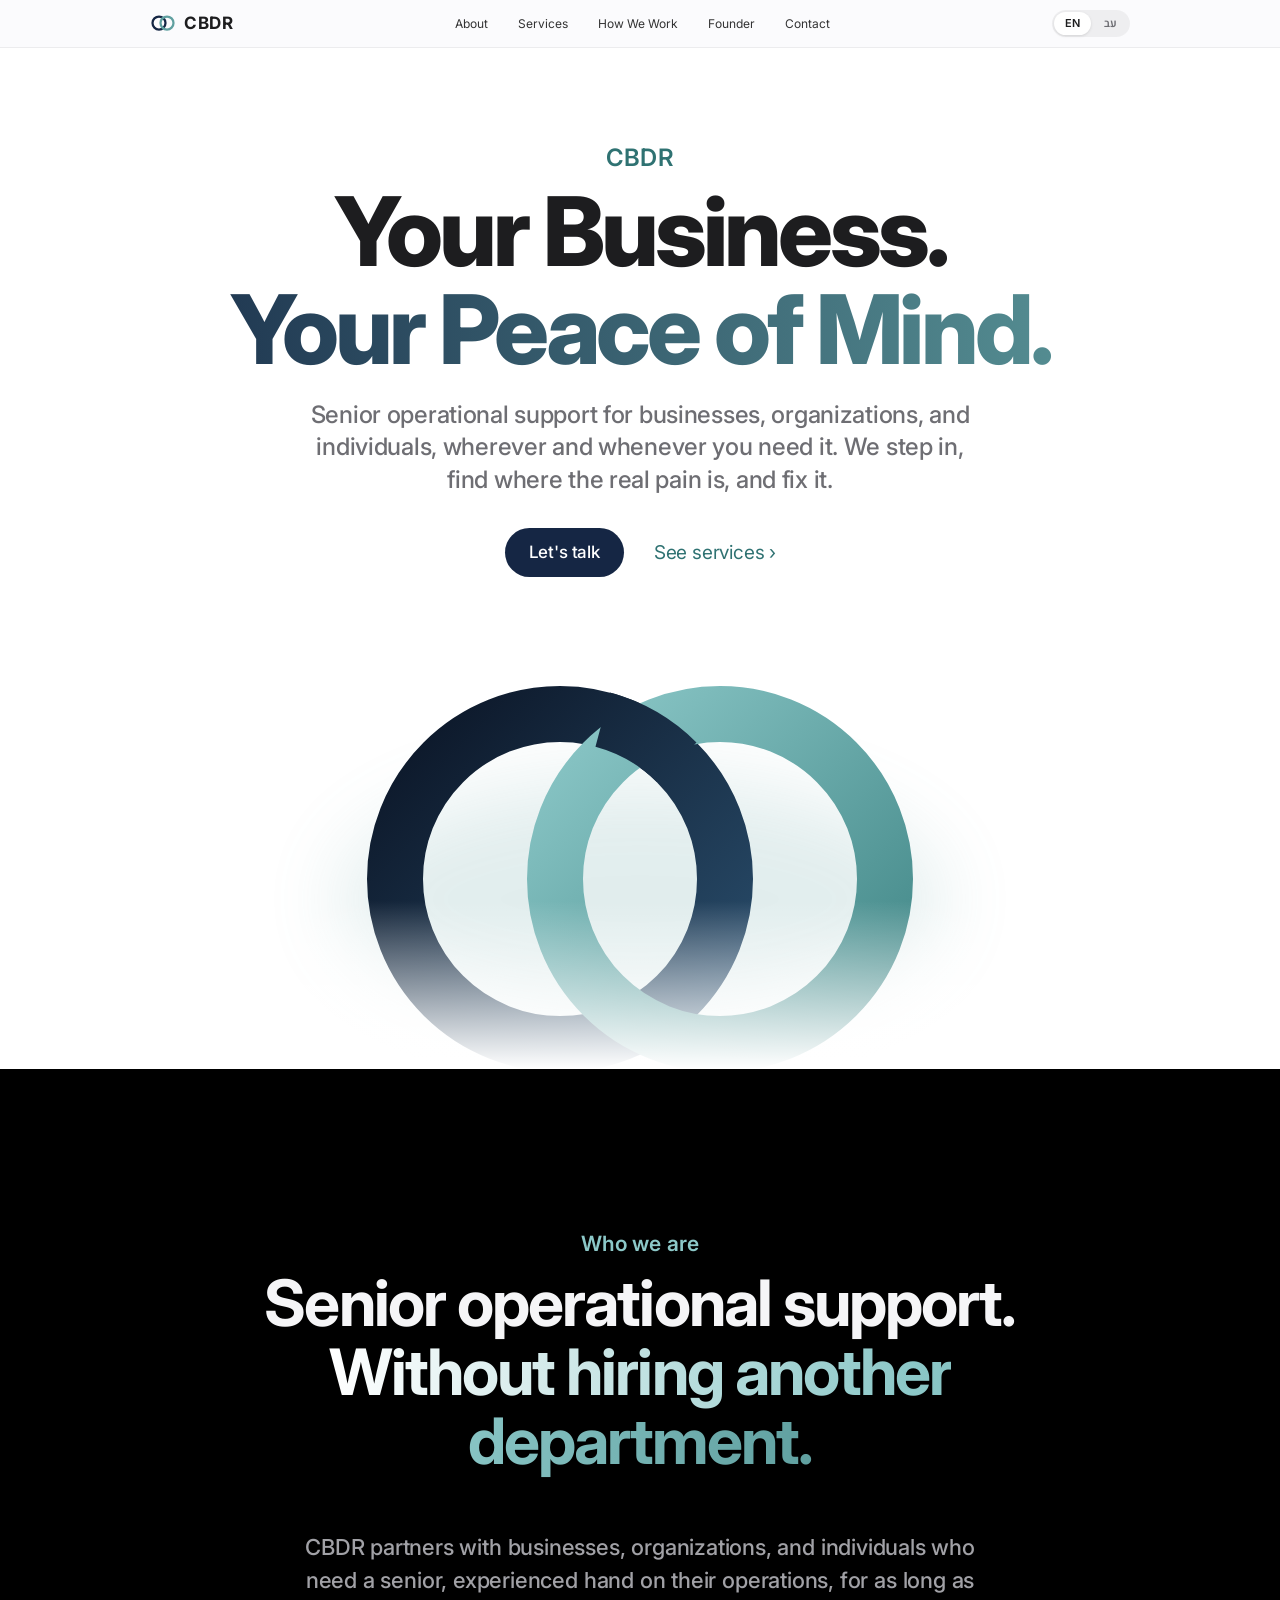
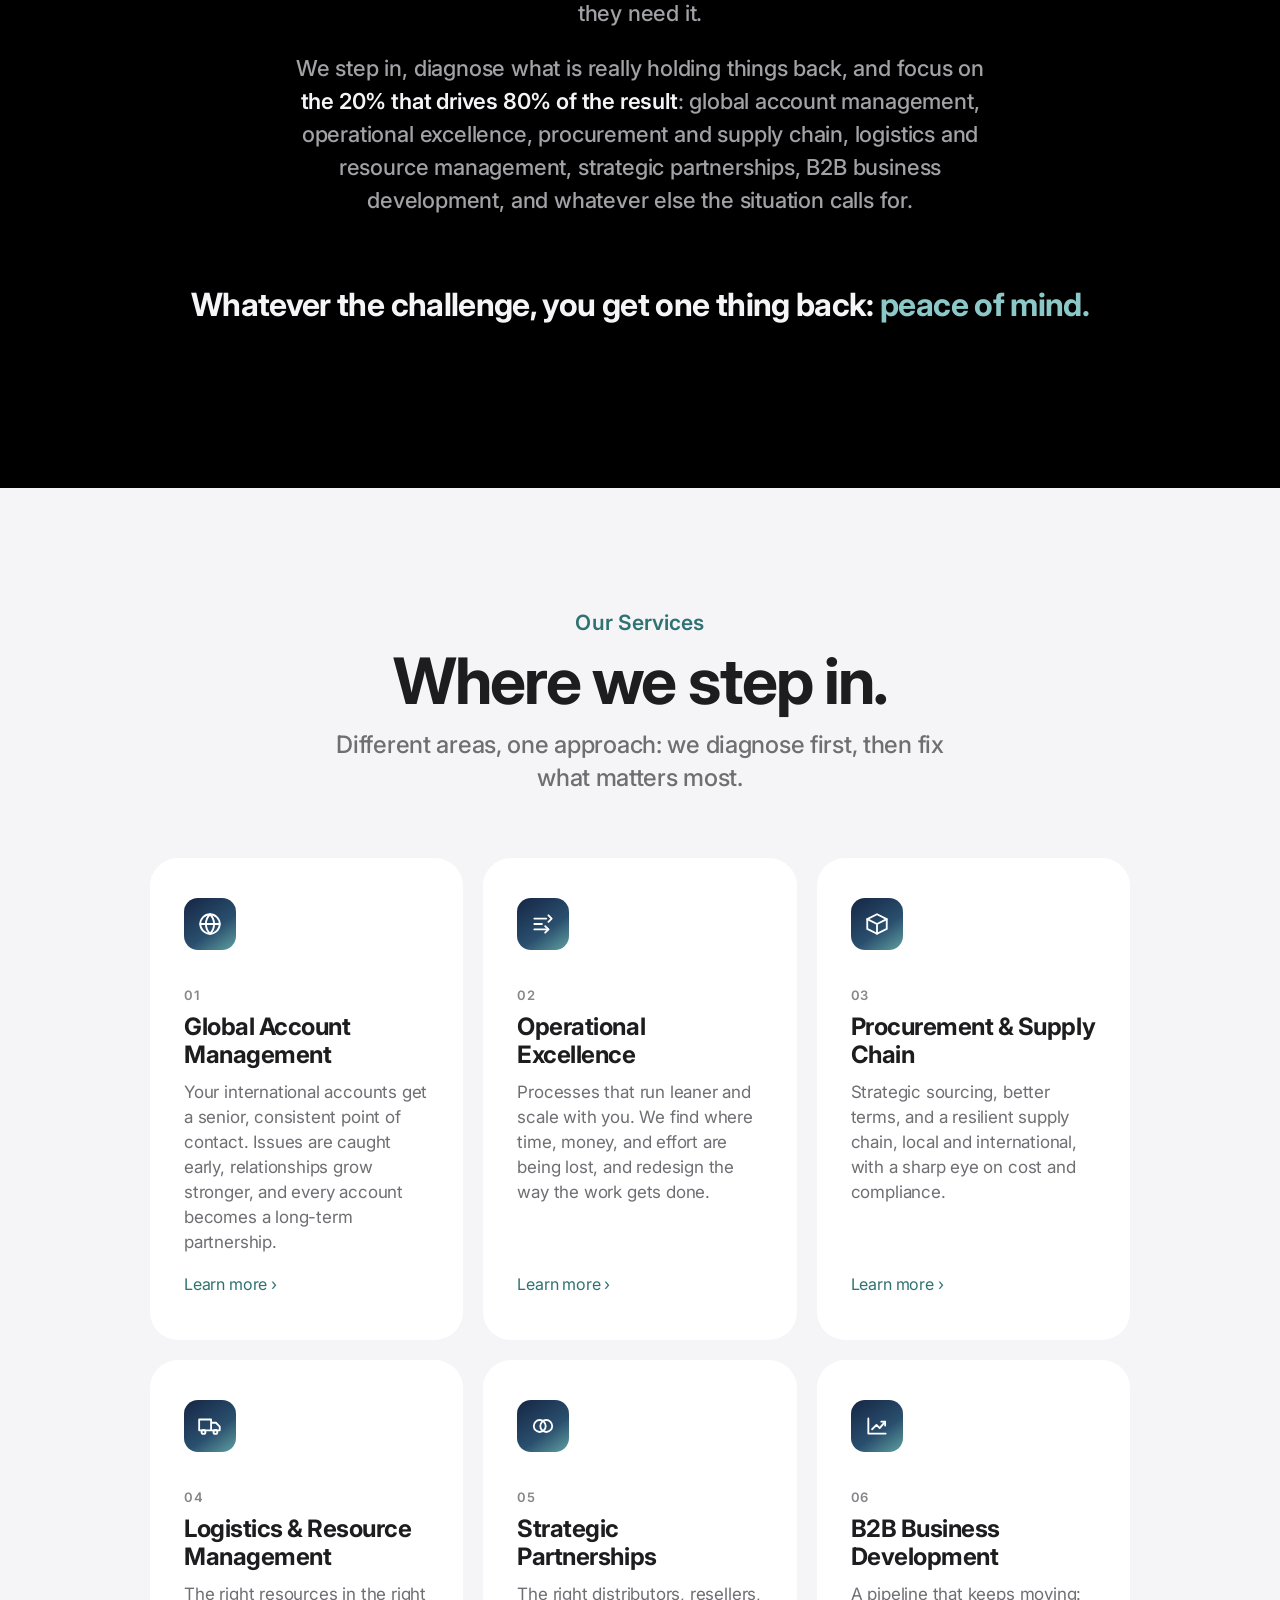
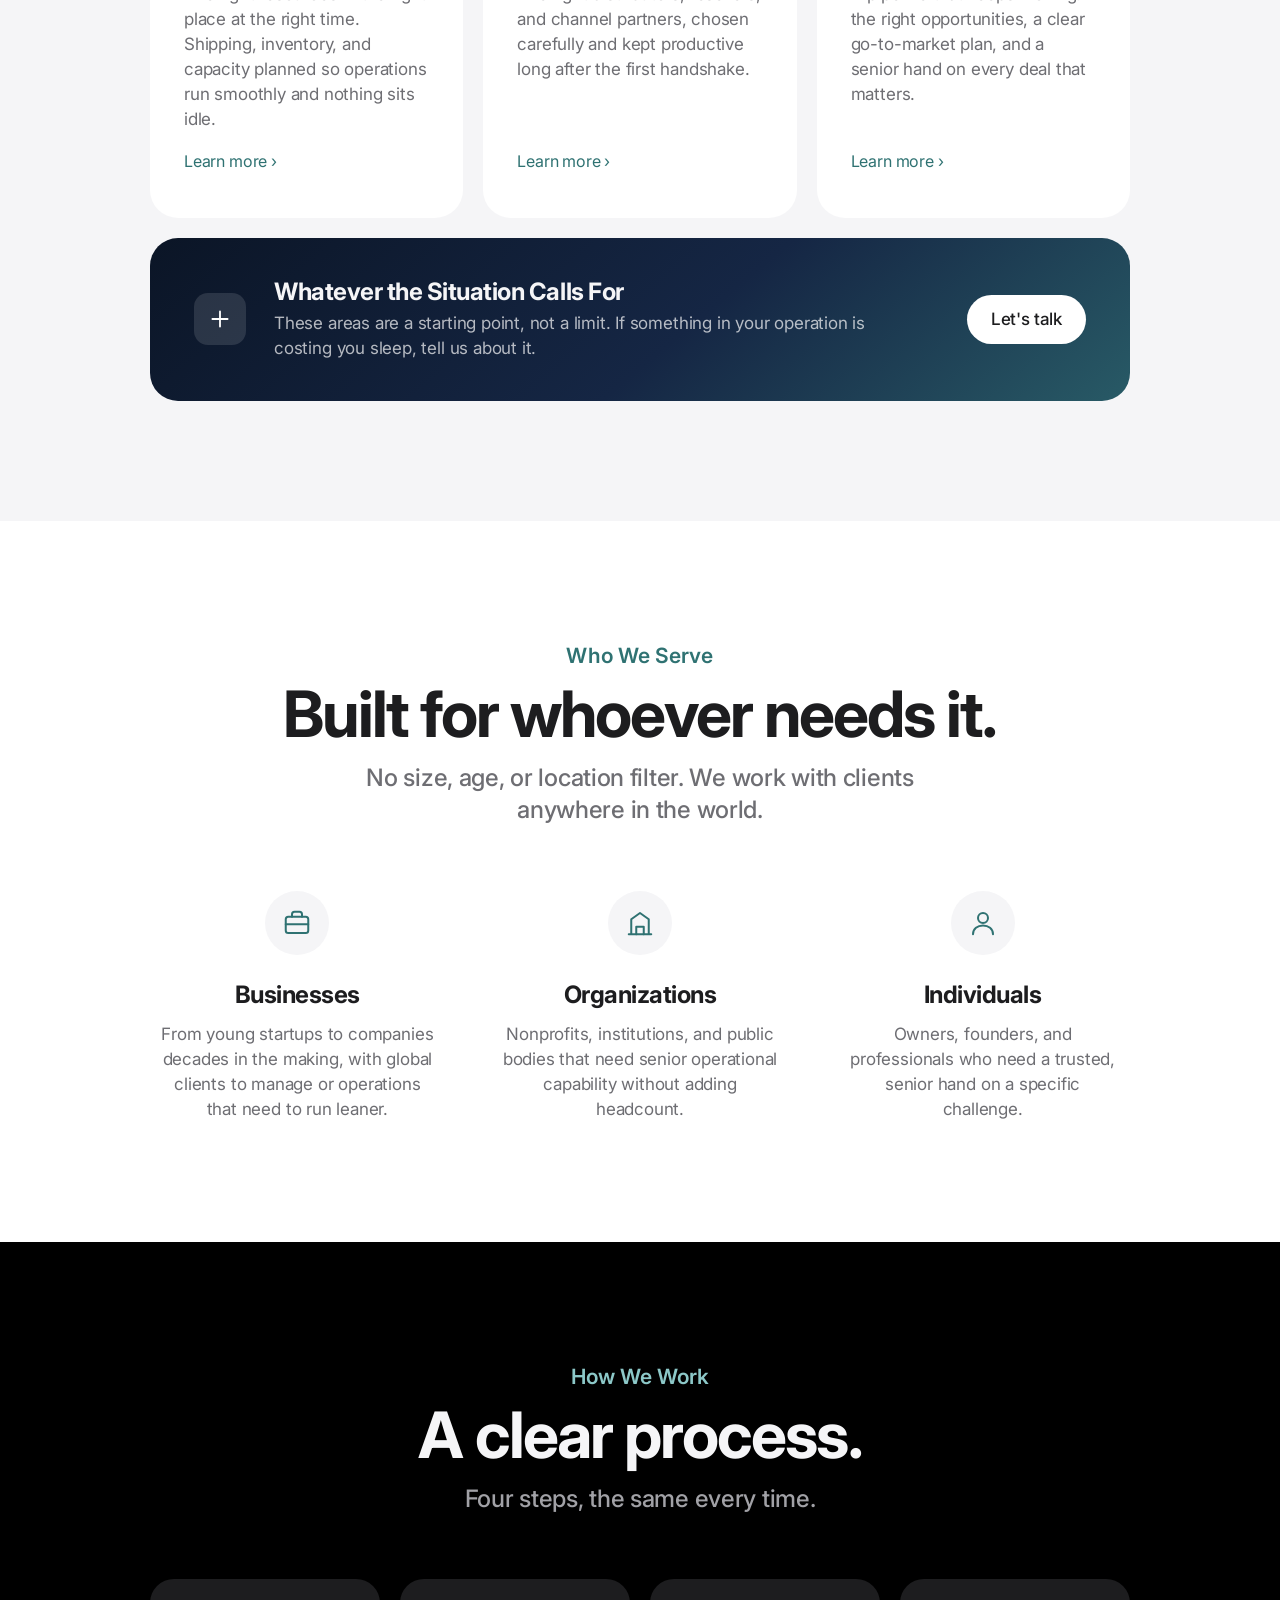
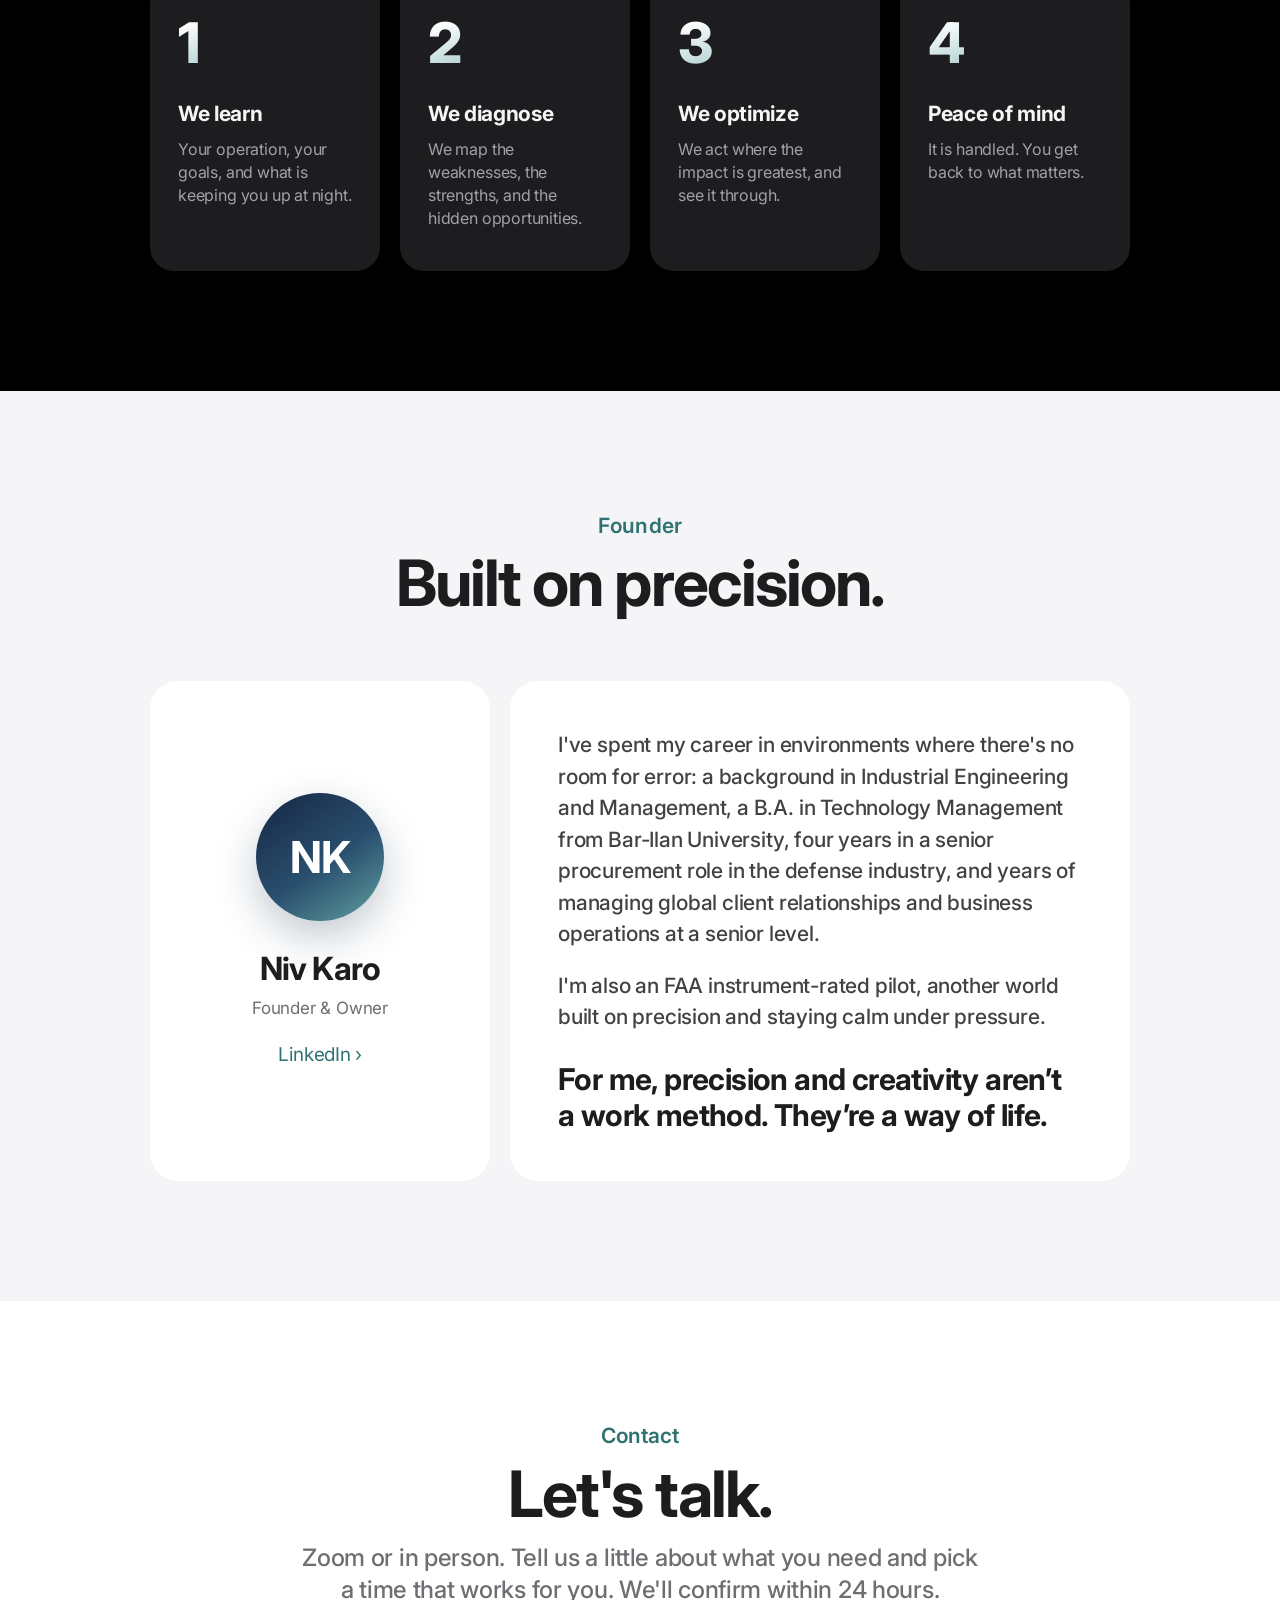
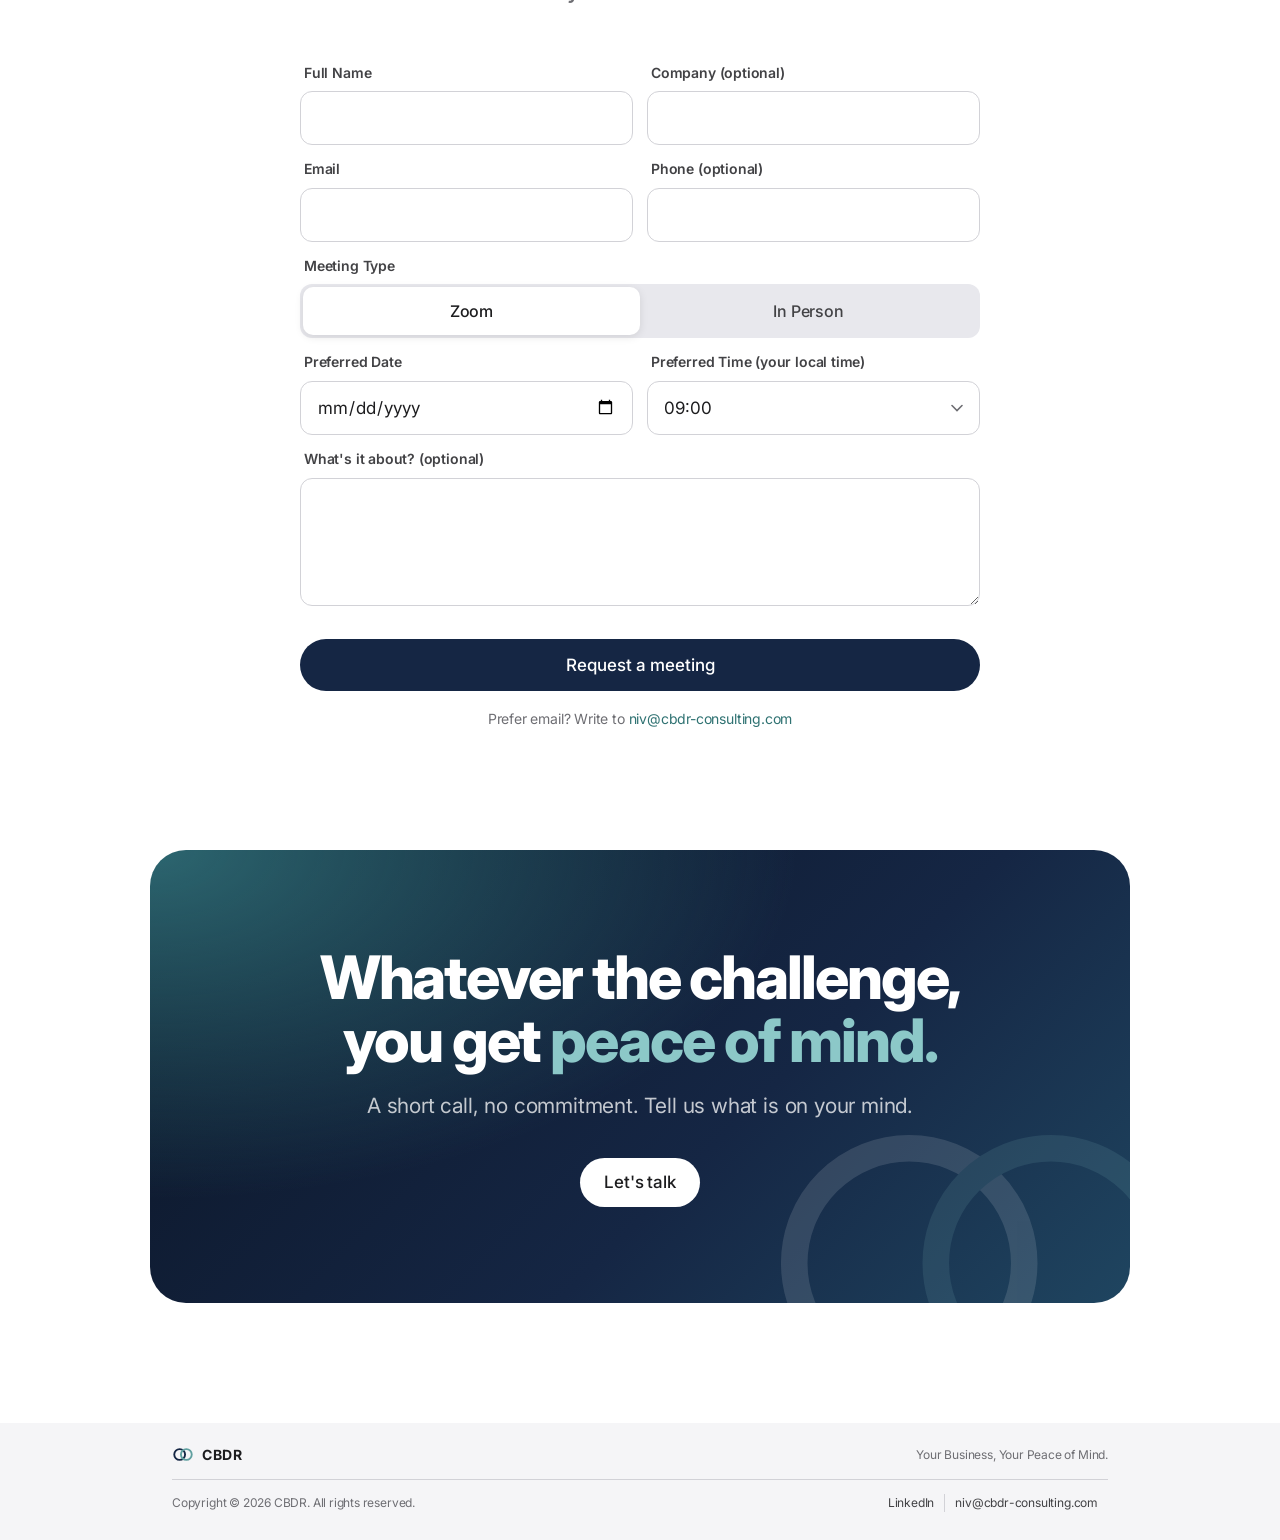
==== commit 395acceb: "Add six service pages with process diagrams" ====
--- a/index.html
+++ b/index.html
@@ -184,6 +184,7 @@
 .tile.wide h3 { margin-bottom: 6px; }
 .tile.wide p { max-width: 640px; }
 .tile.wide .ico { flex-shrink: 0; }
+.tile .more { font-size: 16px; margin-top: auto; padding-top: 18px; }
 .tile.dark { background: linear-gradient(140deg, var(--navy-deep) 0%, var(--navy) 55%, #285a66 100%); color: #f5f5f7; }
 .tile.dark p { color: rgba(245,245,247,0.72); }
 .tile.dark .num { color: var(--teal-bright); }
@@ -411,36 +412,42 @@
         <div class="num">01</div>
         <h3><span class="t-en">Global Account Management</span><span class="t-he">ניהול תיקי לקוחות גלובליים</span></h3>
         <p><span class="t-en">Your international accounts get a senior, consistent point of contact. Issues are caught early, relationships grow stronger, and every account becomes a long-term partnership.</span><span class="t-he">תיקי הלקוחות הבינלאומיים שלכם מקבלים איש קשר בכיר וקבוע. בעיות נתפסות מוקדם, הקשרים מתחזקים, וכל לקוח הופך לשותפות ארוכת טווח.</span></p>
+        <a class="more" href="global-account-management.html"><span class="t-en">Learn more</span><span class="t-he">למידע נוסף</span> <span class="chev">›</span></a>
       </div>
       <div class="tile rv d1">
         <div class="ico"><svg viewBox="0 0 24 24"><path d="M4 7h11M4 12h7M4 17h13"/><path d="M17 4l3 3-3 3M14 14l3 3-3 3"/></svg></div>
         <div class="num">02</div>
         <h3><span class="t-en">Operational Excellence</span><span class="t-he">מצוינות תפעולית</span></h3>
         <p><span class="t-en">Processes that run leaner and scale with you. We find where time, money, and effort are being lost, and redesign the way the work gets done.</span><span class="t-he">תהליכים שעובדים רזה יותר וגדלים יחד איתכם. אנחנו מאתרים איפה הולכים לאיבוד זמן, כסף ומאמץ, ומתכננים מחדש את הדרך שבה העבודה מתבצעת.</span></p>
+        <a class="more" href="operational-excellence.html"><span class="t-en">Learn more</span><span class="t-he">למידע נוסף</span> <span class="chev">›</span></a>
       </div>
       <div class="tile rv d2">
         <div class="ico"><svg viewBox="0 0 24 24"><path d="M3 7.5L12 3l9 4.5v9L12 21l-9-4.5z"/><path d="M3 7.5L12 12l9-4.5M12 12v9"/></svg></div>
         <div class="num">03</div>
         <h3><span class="t-en">Procurement &amp; Supply Chain</span><span class="t-he">רכש ושרשרת אספקה</span></h3>
         <p><span class="t-en">Strategic sourcing, better terms, and a resilient supply chain, local and international, with a sharp eye on cost and compliance.</span><span class="t-he">רכש אסטרטגי, תנאים טובים יותר ושרשרת אספקה עמידה, בארץ ובעולם, עם עין חדה על עלויות ועמידה בדרישות.</span></p>
+        <a class="more" href="procurement-supply-chain.html"><span class="t-en">Learn more</span><span class="t-he">למידע נוסף</span> <span class="chev">›</span></a>
       </div>
       <div class="tile rv">
         <div class="ico"><svg viewBox="0 0 24 24"><path d="M2 6h11v10H2zM13 9h4.5L21 12.5V16h-8z"/><circle cx="6" cy="17.5" r="1.8"/><circle cx="17" cy="17.5" r="1.8"/></svg></div>
         <div class="num">04</div>
         <h3><span class="t-en">Logistics &amp; Resource Management</span><span class="t-he">ניהול לוגיסטיקה ומשאבים</span></h3>
         <p><span class="t-en">The right resources in the right place at the right time. Shipping, inventory, and capacity planned so operations run smoothly and nothing sits idle.</span><span class="t-he">המשאבים הנכונים, במקום הנכון ובזמן הנכון. שילוח, מלאי ותכנון קיבולת, כך שהפעילות זורמת ושום דבר לא עומד בטל.</span></p>
+        <a class="more" href="logistics-resource-management.html"><span class="t-en">Learn more</span><span class="t-he">למידע נוסף</span> <span class="chev">›</span></a>
       </div>
       <div class="tile rv d1">
         <div class="ico"><svg viewBox="0 0 24 24"><circle cx="9" cy="12" r="5.5"/><circle cx="15" cy="12" r="5.5"/></svg></div>
         <div class="num">05</div>
         <h3><span class="t-en">Strategic Partnerships</span><span class="t-he">שותפויות אסטרטגיות</span></h3>
         <p><span class="t-en">The right distributors, resellers, and channel partners, chosen carefully and kept productive long after the first handshake.</span><span class="t-he">המפיצים, המשווקים ושותפי הערוץ הנכונים, שנבחרים בקפידה ונשארים פוריים הרבה אחרי לחיצת היד הראשונה.</span></p>
+        <a class="more" href="strategic-partnerships.html"><span class="t-en">Learn more</span><span class="t-he">למידע נוסף</span> <span class="chev">›</span></a>
       </div>
       <div class="tile rv d2">
         <div class="ico"><svg viewBox="0 0 24 24"><path d="M4 19V5M4 19h16"/><path d="M7.5 15l4-4 3 3 5-6"/><path d="M16 8h3.5v3.5"/></svg></div>
         <div class="num">06</div>
         <h3><span class="t-en">B2B Business Development</span><span class="t-he">פיתוח עסקי B2B</span></h3>
         <p><span class="t-en">A pipeline that keeps moving: the right opportunities, a clear go-to-market plan, and a senior hand on every deal that matters.</span><span class="t-he">פייפליין שלא נעצר: ההזדמנויות הנכונות, תוכנית יציאה לשוק ברורה, ויד בכירה על כל עסקה שחשובה.</span></p>
+        <a class="more" href="b2b-business-development.html"><span class="t-en">Learn more</span><span class="t-he">למידע נוסף</span> <span class="chev">›</span></a>
       </div>
     </div>
     <div class="tile dark wide rv">
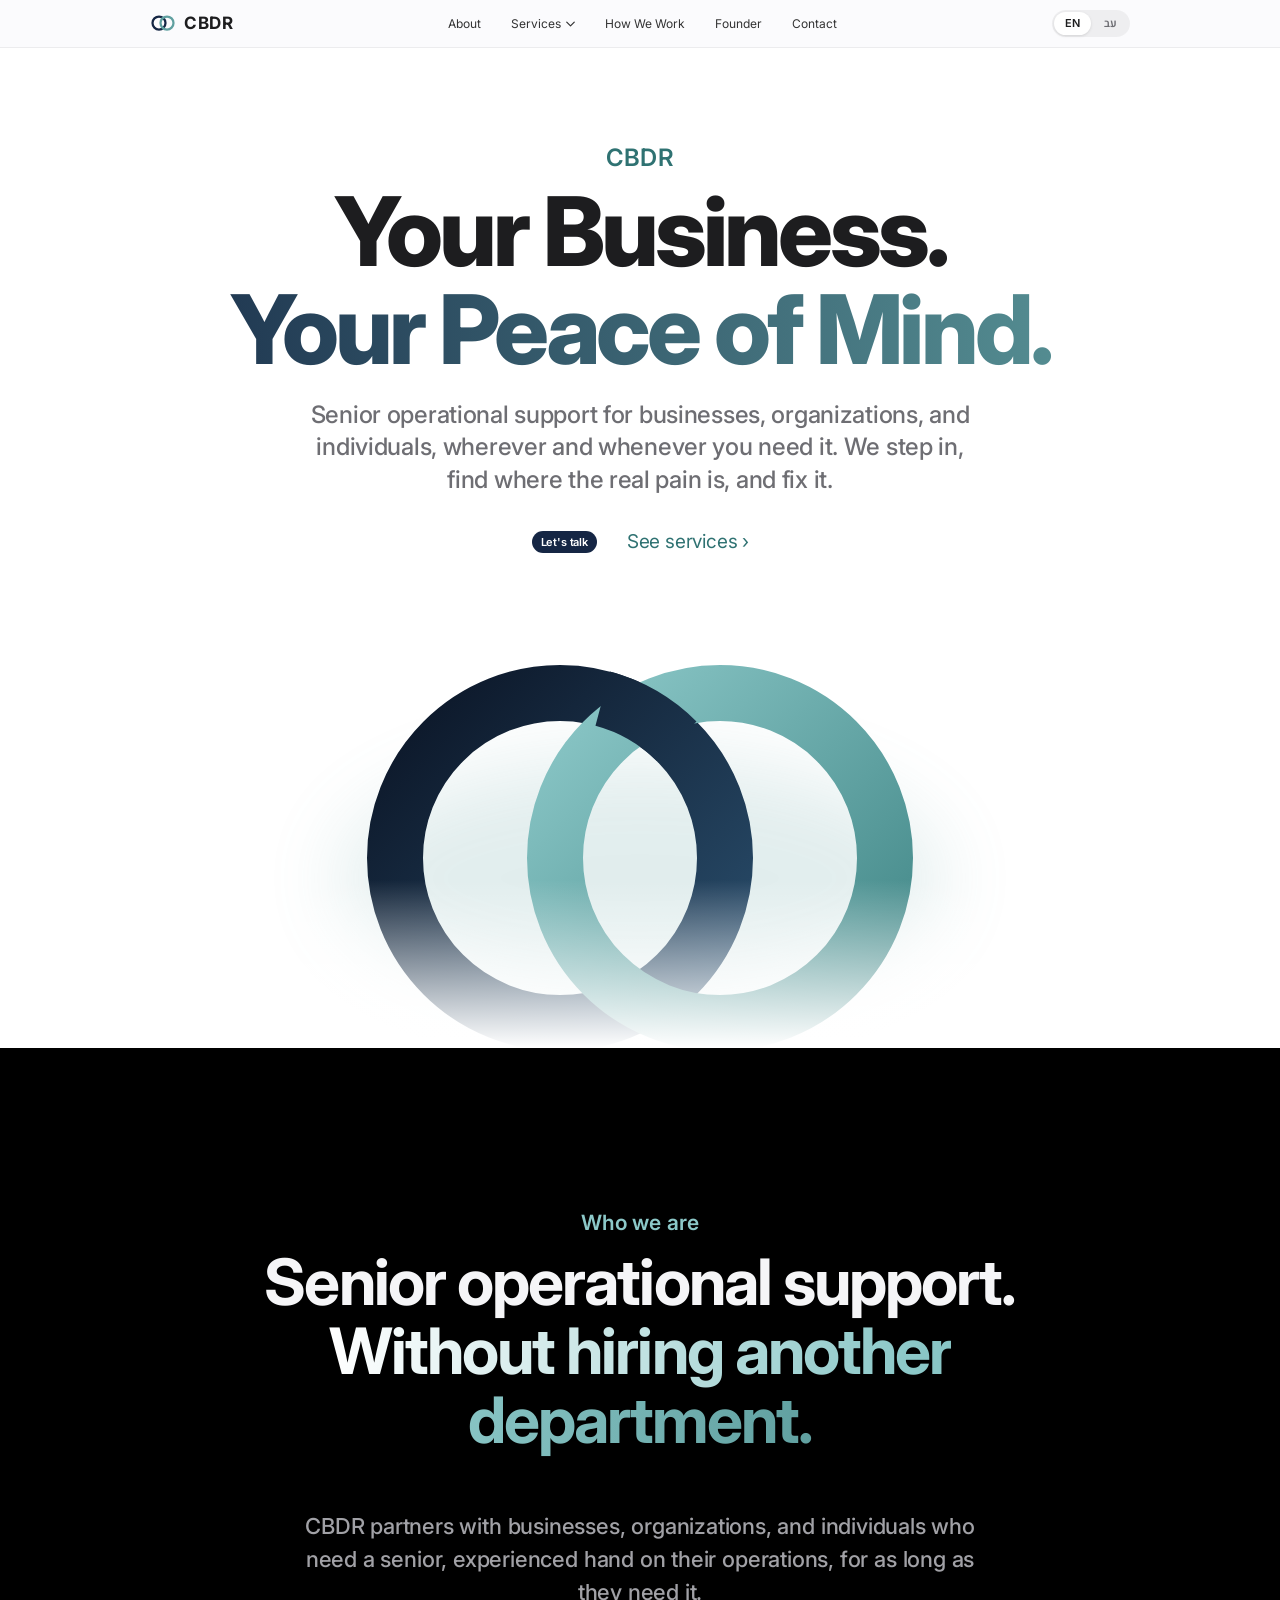
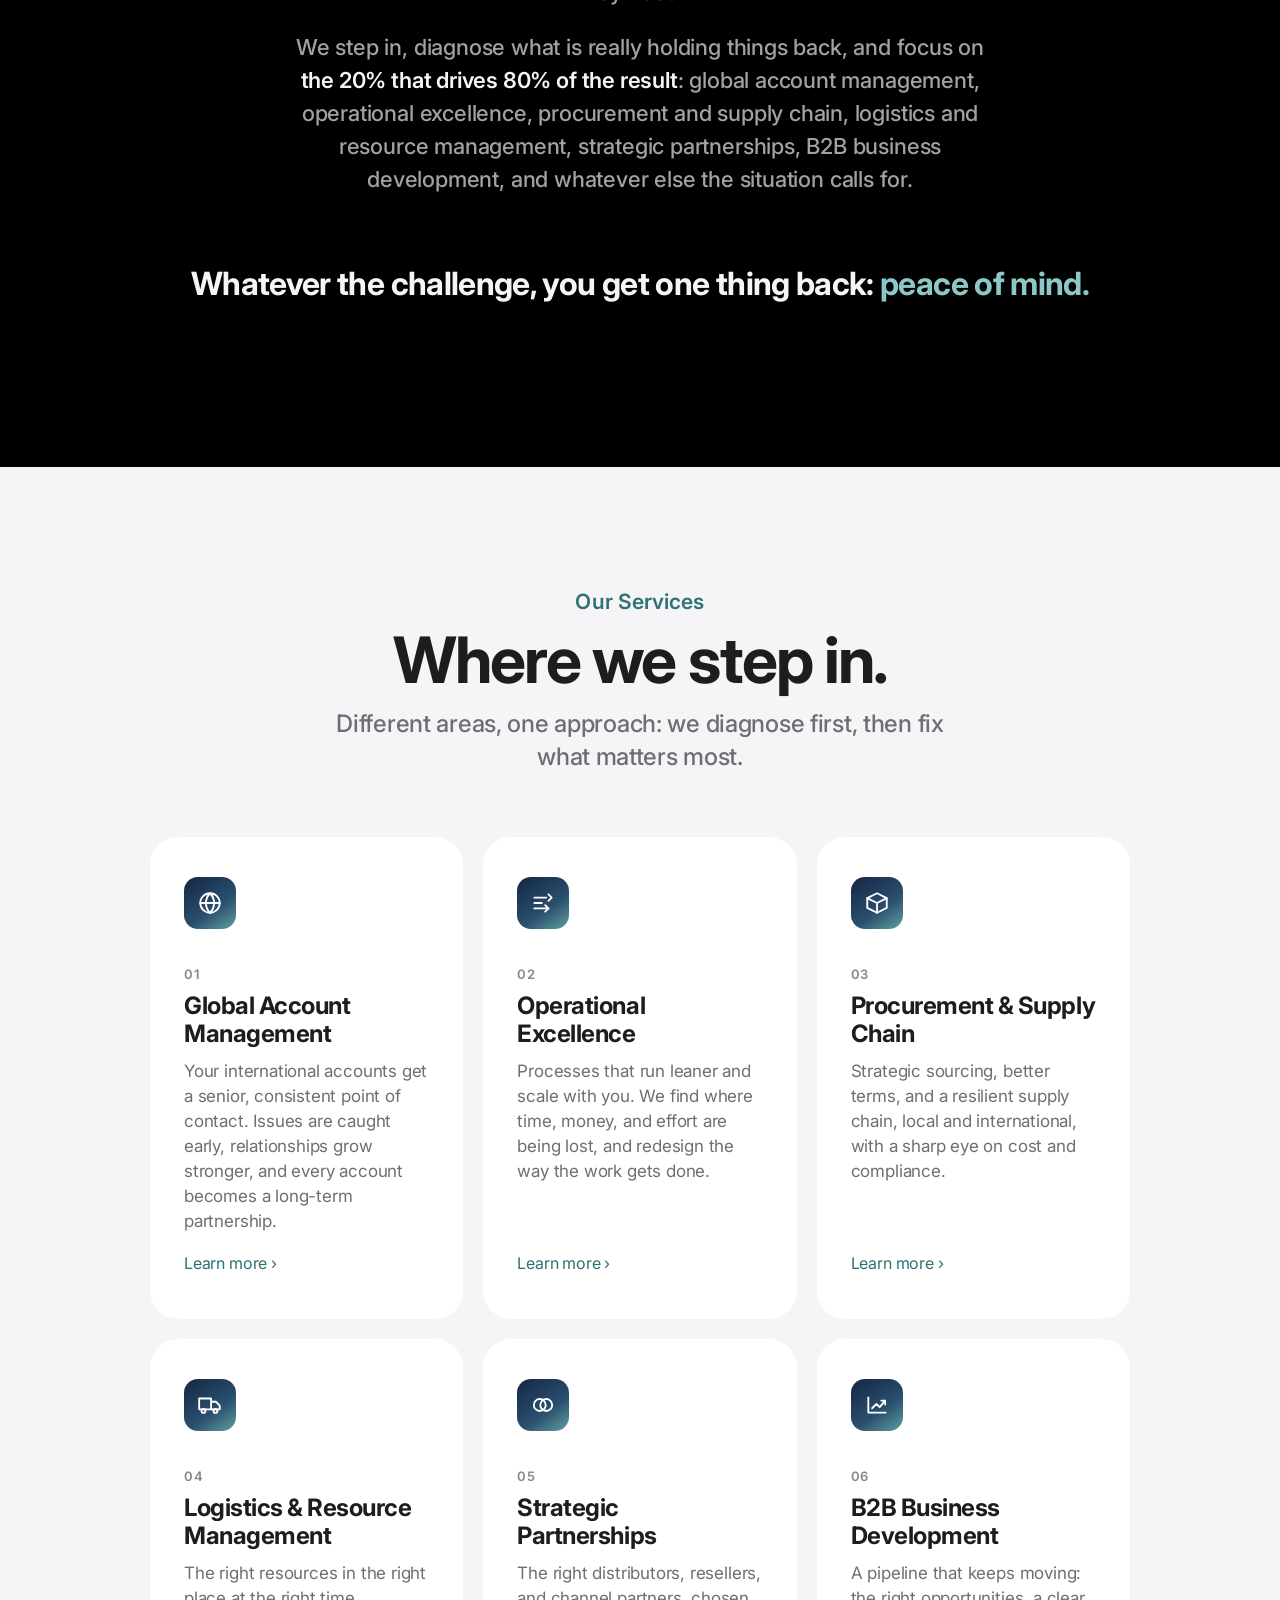
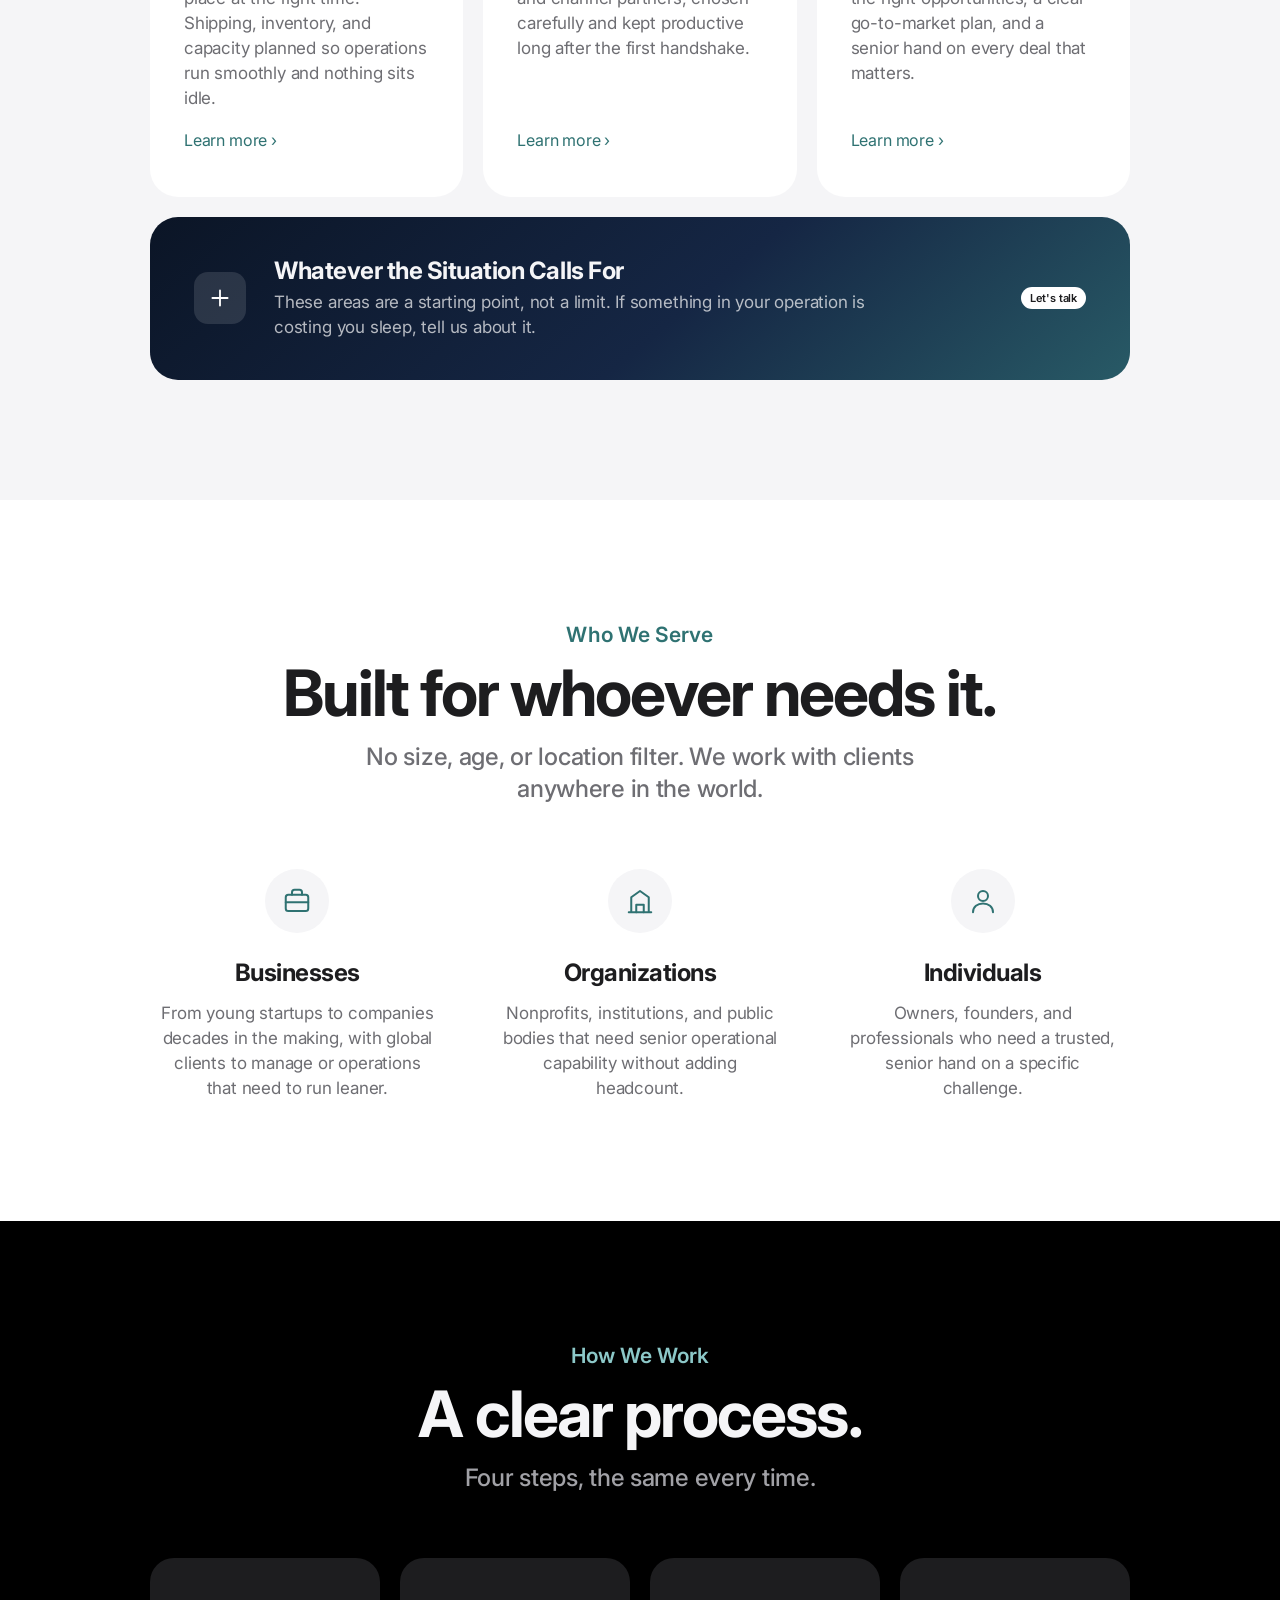
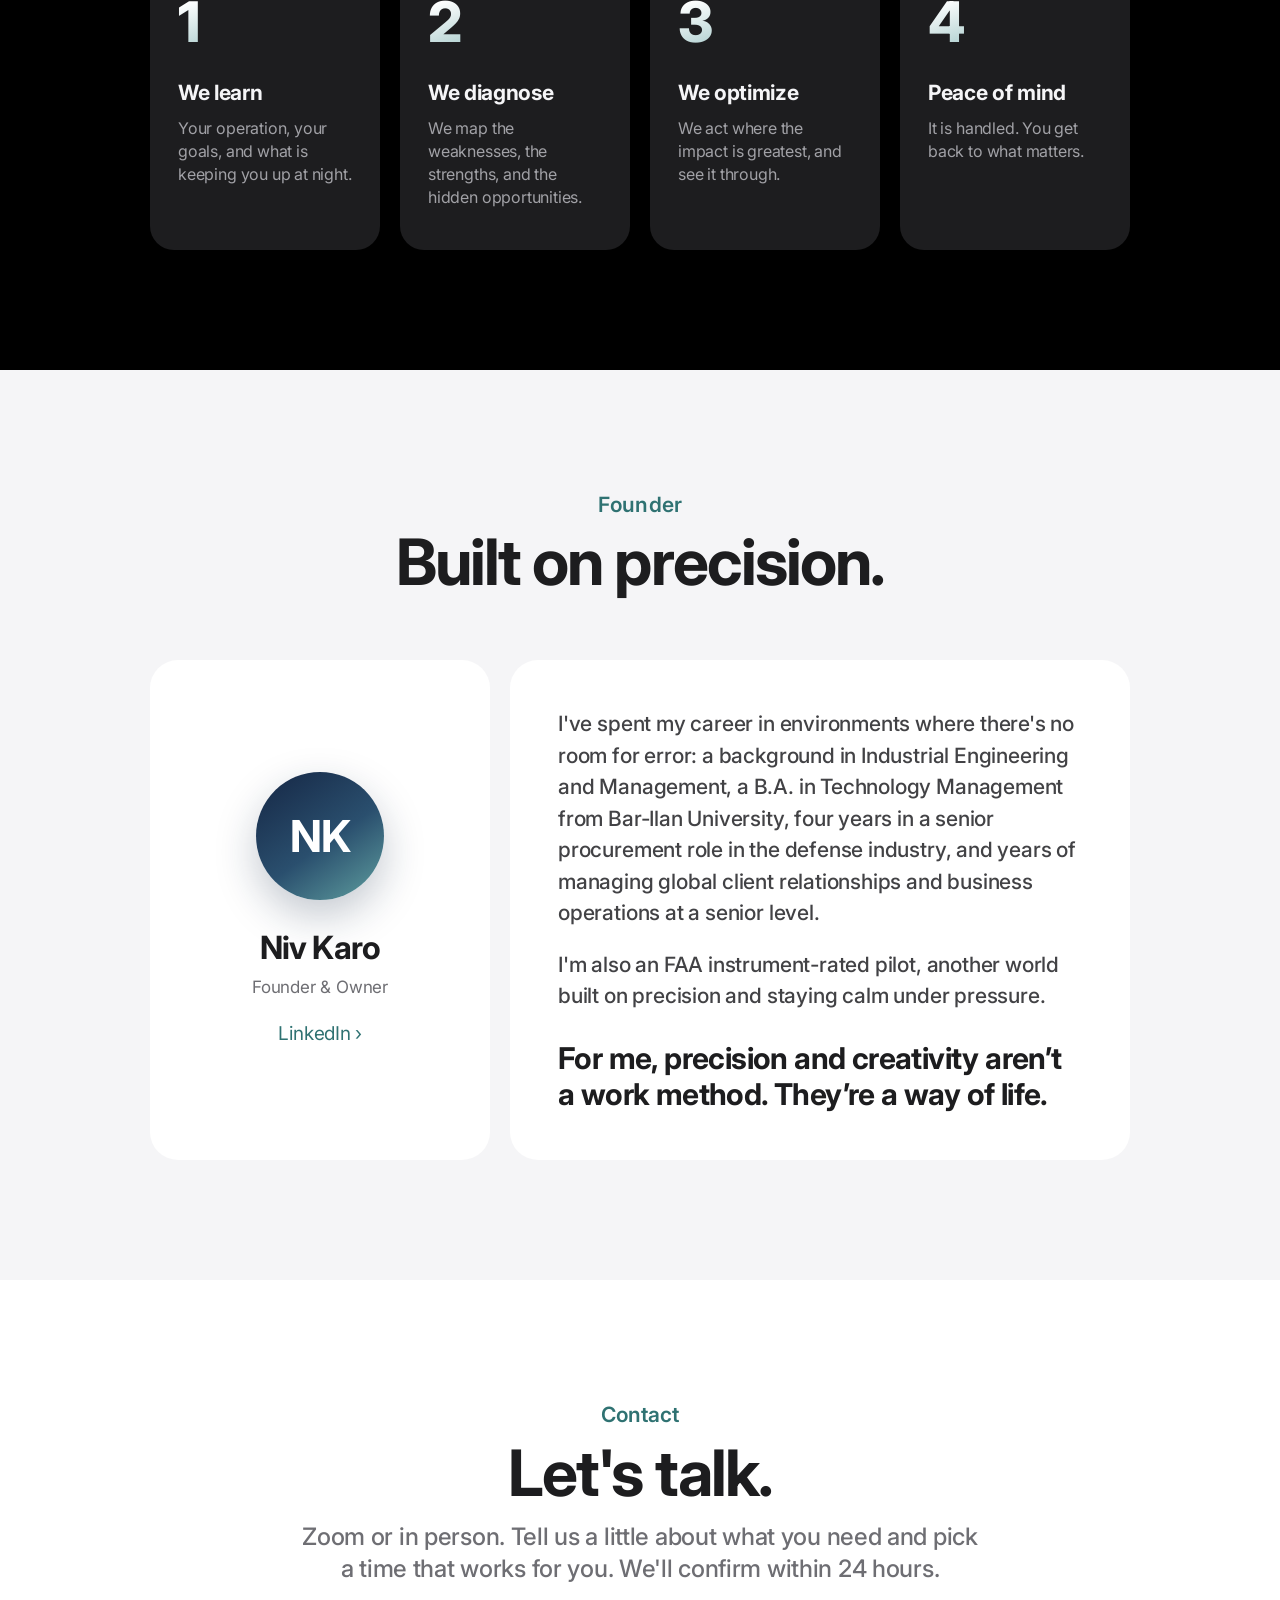
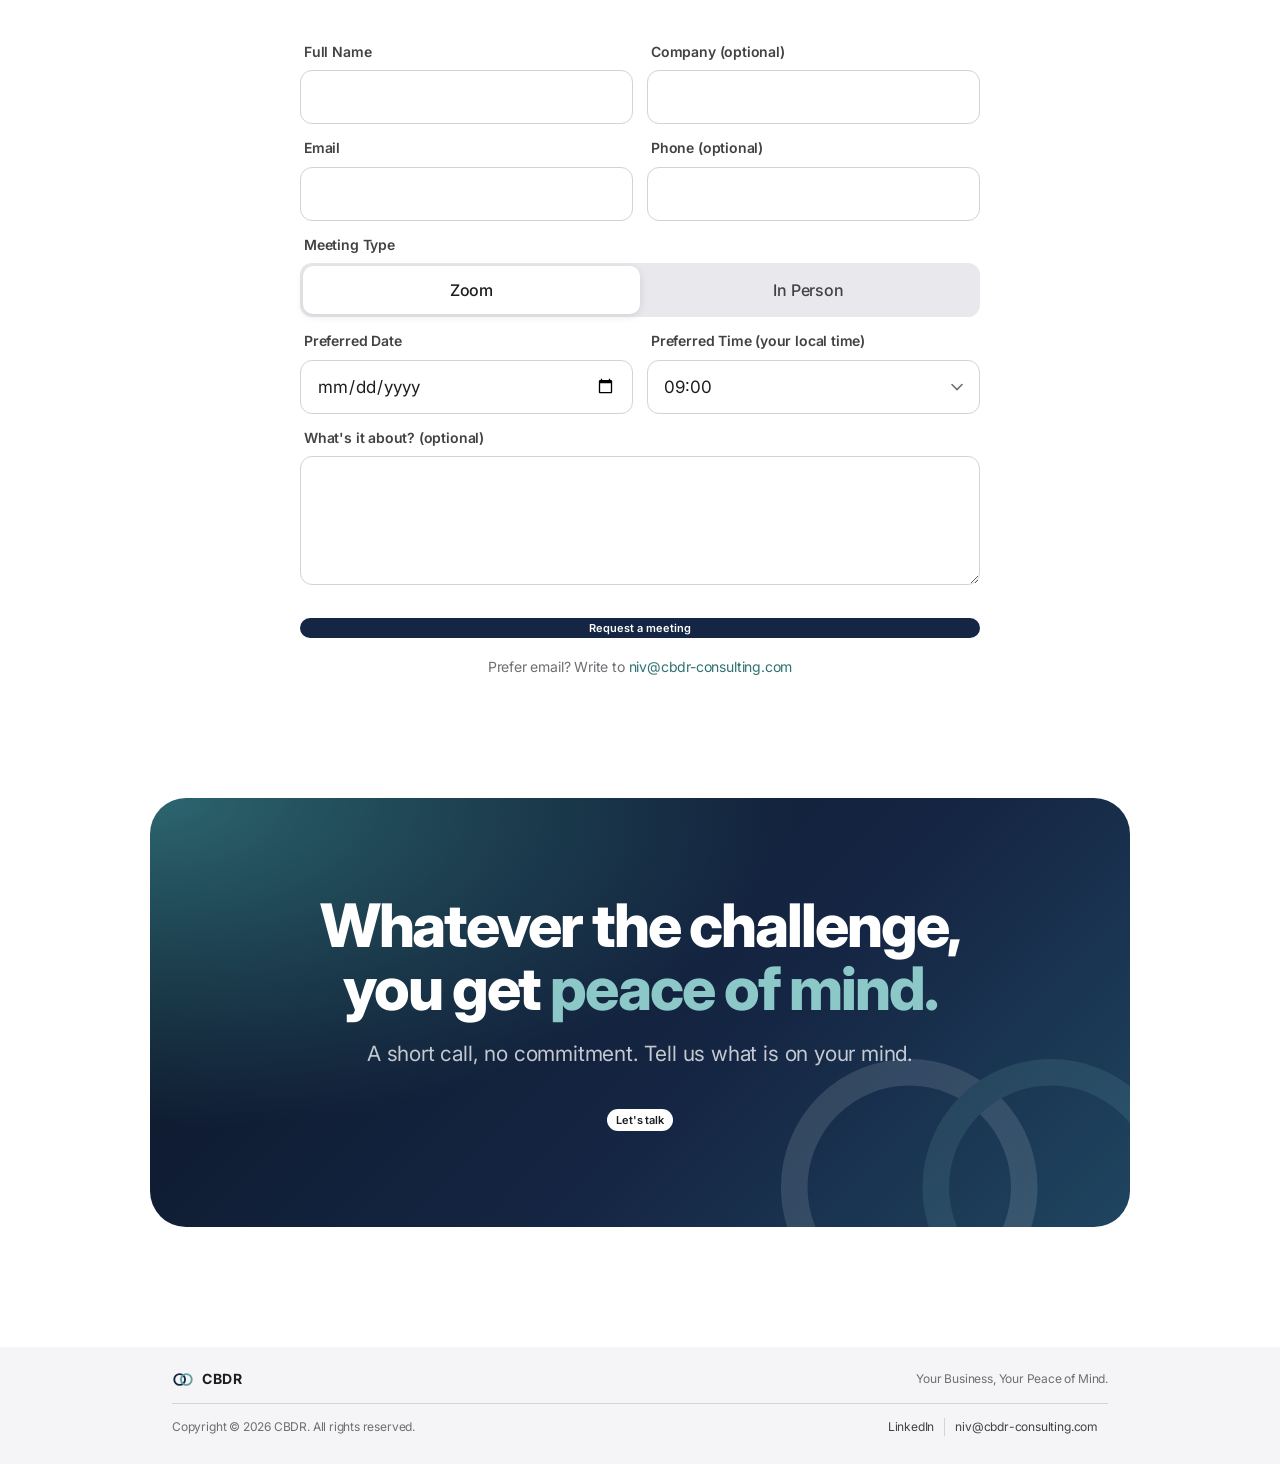
==== commit 48ac9b66: "Add Services menu and illustrations" ====
--- a/index.html
+++ b/index.html
@@ -67,247 +67,7 @@
 <link rel="preconnect" href="https://fonts.googleapis.com">
 <link rel="preconnect" href="https://fonts.gstatic.com" crossorigin>
 <link href="https://fonts.googleapis.com/css2?family=Inter:wght@400;500;600;700;800&family=Heebo:wght@400;500;600;700;800&display=swap" rel="stylesheet">
-<style>
-:root {
-  --navy: #152644;
-  --navy-deep: #0b1526;
-  --teal: #60A0A0;
-  --teal-bright: #8cc8c8;
-  --teal-ink: #2f7272;
-  --ink: #1d1d1f;
-  --ink-2: #424245;
-  --gray: #6e6e73;
-  --gray-2: #86868b;
-  --line: #d2d2d7;
-  --paper: #ffffff;
-  --mist: #f5f5f7;
-  --glass: rgba(251,251,253,0.8);
-  --radius: 28px;
-  --font: -apple-system, BlinkMacSystemFont, "SF Pro Display", "SF Pro Text", "Inter", "Helvetica Neue", "Heebo", Arial, sans-serif;
-  --font-he: "Heebo", -apple-system, BlinkMacSystemFont, "Inter", Arial, sans-serif;
-  --ease: cubic-bezier(0.28, 0.11, 0.32, 1);
-}
-*, *::before, *::after { box-sizing: border-box; margin: 0; padding: 0; }
-html { scroll-behavior: smooth; scroll-padding-top: 52px; }
-body { font-family: var(--font); background: var(--paper); color: var(--ink); -webkit-font-smoothing: antialiased; -moz-osx-font-smoothing: grayscale; overflow-x: hidden; font-size: 17px; line-height: 1.47; letter-spacing: -0.011em; }
-html[lang="he"] body { font-family: var(--font-he); letter-spacing: 0; }
-a { color: inherit; text-decoration: none; }
-a:focus-visible, button:focus-visible, input:focus-visible, select:focus-visible, textarea:focus-visible { outline: 3px solid rgba(96,160,160,0.6); outline-offset: 2px; border-radius: 8px; }
-html[lang="he"] .t-en, html[lang="en"] .t-he { display: none; }
-.chev { display: inline-block; transition: transform .3s var(--ease); }
-html[dir="rtl"] .chev { transform: scaleX(-1); }
-
-/* NAV: frosted glass bar */
-nav.gnav {
-  position: fixed; top: 0; left: 0; right: 0; z-index: 200; height: 48px;
-  background: var(--glass);
-  -webkit-backdrop-filter: saturate(180%) blur(20px); backdrop-filter: saturate(180%) blur(20px);
-  border-bottom: 1px solid rgba(0,0,0,0.06);
-}
-.gnav-in { max-width: 1024px; height: 100%; margin: 0 auto; padding: 0 22px; display: flex; align-items: center; justify-content: space-between; gap: 24px; }
-.brand { display: flex; align-items: center; gap: 8px; direction: ltr; }
-.brand svg { width: 26px; height: 18px; }
-.brand b { font-weight: 700; font-size: 17px; letter-spacing: 0.04em; color: var(--ink); }
-.gnav-links { display: flex; align-items: center; gap: 30px; }
-.gnav-links a { font-size: 12px; color: rgba(0,0,0,0.8); transition: color .2s; letter-spacing: 0; }
-.gnav-links a:hover { color: var(--teal-ink); }
-.lang { display: flex; gap: 2px; background: rgba(0,0,0,0.05); border-radius: 999px; padding: 2px; }
-.ltb { font: 600 11px/1 var(--font); padding: 6px 11px; border-radius: 999px; border: 0; background: transparent; color: var(--gray); cursor: pointer; transition: all .2s; }
-.ltb.on { background: #fff; color: var(--ink); box-shadow: 0 1px 3px rgba(0,0,0,0.12); }
-
-/* Shared type */
-.eyebrow { font-size: 21px; font-weight: 600; color: var(--teal-ink); margin-bottom: 8px; letter-spacing: 0.004em; }
-.headline { font-size: clamp(40px, 6vw, 64px); line-height: 1.0625; font-weight: 700; letter-spacing: -0.03em; }
-.subhead { font-size: clamp(19px, 2.2vw, 24px); line-height: 1.35; font-weight: 500; color: var(--gray); letter-spacing: -0.012em; }
-html[lang="he"] .headline, html[lang="he"] .hero h1, html[lang="he"] .statement { letter-spacing: -0.01em; }
-.grad { background: linear-gradient(90deg, var(--navy) 0%, var(--teal) 100%); -webkit-background-clip: text; background-clip: text; color: transparent; }
-html[dir="rtl"] .grad { background: linear-gradient(270deg, var(--navy) 0%, var(--teal) 100%); -webkit-background-clip: text; background-clip: text; }
-.section { padding: 120px 22px; }
-.inner { max-width: 980px; margin: 0 auto; }
-.center { text-align: center; }
-.bg-mist { background: var(--mist); }
-.bg-dark { background: #000; color: #f5f5f7; }
-
-/* Buttons */
-.cta-row { display: flex; flex-wrap: wrap; align-items: center; justify-content: center; gap: 14px 30px; }
-.pill { display: inline-flex; align-items: center; gap: 6px; background: var(--navy); color: #fff; font-size: 17px; font-weight: 500; padding: 12px 24px; border-radius: 999px; transition: background .25s, transform .25s var(--ease); border: 0; cursor: pointer; font-family: inherit; }
-.pill:hover { background: #22396a; }
-.pill:active { transform: scale(0.98); }
-.pill.light { background: #fff; color: var(--ink); }
-.pill.light:hover { background: #e8e8ed; }
-.more { font-size: 19px; color: var(--teal-ink); display: inline-flex; align-items: center; gap: 4px; }
-.more:hover { text-decoration: underline; }
-.more:hover .chev { transform: translateX(3px); }
-html[dir="rtl"] .more:hover .chev { transform: scaleX(-1) translateX(3px); }
-.bg-dark .more { color: var(--teal-bright); }
-
-/* HERO */
-.hero { padding: 140px 22px 0; text-align: center; overflow: hidden; }
-.hero .eyebrow { font-size: 24px; }
-.hero h1 { font-size: clamp(48px, 8.2vw, 96px); line-height: 1.02; font-weight: 800; letter-spacing: -0.04em; margin-bottom: 20px; }
-.hero h1 .l2 { display: block; }
-.hero .subhead { max-width: 680px; margin: 0 auto 32px; }
-.hero-art { position: relative; max-width: 900px; margin: 72px auto 0; height: clamp(220px, 38vw, 420px); }
-.hero-art svg { width: 100%; height: 100%; display: block; overflow: visible; }
-.hero-art .ring-a { animation: drift-a 9s ease-in-out infinite; transform-origin: 50% 50%; }
-.hero-art .ring-b { animation: drift-b 9s ease-in-out infinite; transform-origin: 50% 50%; }
-@keyframes drift-a { 0%,100% { transform: translateX(0); } 50% { transform: translateX(-10px); } }
-@keyframes drift-b { 0%,100% { transform: translateX(0); } 50% { transform: translateX(10px); } }
-.hero-fade { position: absolute; left: 0; right: 0; bottom: 0; height: 40%; background: linear-gradient(to bottom, rgba(255,255,255,0), #fff); pointer-events: none; }
-
-/* STATEMENT (dark) */
-.statement-wrap { padding: 160px 22px; }
-.statement { font-size: clamp(36px, 5.6vw, 64px); line-height: 1.08; font-weight: 700; letter-spacing: -0.03em; max-width: 900px; margin: 0 auto; }
-.statement .dim { color: #6e6e73; }
-.statement .glow { background: linear-gradient(90deg, #ffffff 0%, var(--teal-bright) 60%, var(--teal) 100%); -webkit-background-clip: text; background-clip: text; color: transparent; }
-.statement-body { max-width: 700px; margin: 56px auto 0; font-size: clamp(19px, 2vw, 22px); line-height: 1.5; color: #a1a1a6; font-weight: 500; }
-.statement-body p + p { margin-top: 22px; }
-.statement-body strong { color: #f5f5f7; font-weight: 600; }
-.closer { margin-top: 64px; font-size: clamp(24px, 3vw, 32px); font-weight: 700; letter-spacing: -0.02em; color: #f5f5f7; }
-.closer em { font-style: normal; color: var(--teal-bright); }
-
-/* SERVICES bento */
-.head-block { margin-bottom: 64px; }
-.head-block .subhead { max-width: 640px; margin-top: 14px; }
-.head-block.center .subhead { margin-left: auto; margin-right: auto; }
-.bento { display: grid; grid-template-columns: repeat(3, 1fr); gap: 20px; }
-.tile { background: #fff; border-radius: var(--radius); padding: 40px 34px 44px; display: flex; flex-direction: column; transition: transform .45s var(--ease), box-shadow .45s var(--ease); }
-.tile:hover { transform: scale(1.012); box-shadow: 0 18px 50px rgba(0,0,0,0.08); }
-.tile .ico { width: 52px; height: 52px; border-radius: 14px; background: linear-gradient(145deg, var(--navy), #2a4f6e 60%, var(--teal)); display: flex; align-items: center; justify-content: center; }
-.tile .ico svg { width: 26px; height: 26px; stroke: #fff; fill: none; stroke-width: 1.7; stroke-linecap: round; stroke-linejoin: round; }
-.tile .num { font-size: 13px; font-weight: 600; color: var(--gray-2); letter-spacing: 0.06em; margin: 36px 0 8px; }
-.tile h3 { font-size: clamp(22px, 2.1vw, 24px); line-height: 1.14; font-weight: 700; letter-spacing: -0.02em; margin-bottom: 12px; }
-.tile p { font-size: 17px; color: var(--gray); line-height: 1.47; max-width: 520px; }
-.tile.wide { margin-top: 20px; min-height: 0; flex-direction: row; align-items: center; gap: 28px; padding: 40px 44px; }
-.tile.wide:hover { transform: scale(1.006); }
-.tile.wide .wide-txt { flex: 1; }
-.tile.wide h3 { margin-bottom: 6px; }
-.tile.wide p { max-width: 640px; }
-.tile.wide .ico { flex-shrink: 0; }
-.tile .more { font-size: 16px; margin-top: auto; padding-top: 18px; }
-.tile.dark { background: linear-gradient(140deg, var(--navy-deep) 0%, var(--navy) 55%, #285a66 100%); color: #f5f5f7; }
-.tile.dark p { color: rgba(245,245,247,0.72); }
-.tile.dark .num { color: var(--teal-bright); }
-.tile.dark .ico { background: rgba(255,255,255,0.12); }
-
-/* WHO */
-.who { display: grid; grid-template-columns: repeat(3, 1fr); gap: 48px; }
-.who-item { text-align: center; padding: 0 8px; }
-.who-icon { width: 64px; height: 64px; margin: 0 auto 22px; border-radius: 50%; background: var(--mist); display: flex; align-items: center; justify-content: center; }
-.who-icon svg { width: 30px; height: 30px; stroke: var(--teal-ink); fill: none; stroke-width: 1.6; stroke-linecap: round; stroke-linejoin: round; }
-.who-item h3 { font-size: 24px; font-weight: 700; letter-spacing: -0.02em; margin-bottom: 10px; }
-.who-item p { color: var(--gray); font-size: 17px; }
-
-/* PROCESS (dark) */
-.steps { display: grid; grid-template-columns: repeat(4, 1fr); gap: 20px; }
-.step { background: #1d1d1f; border-radius: 24px; padding: 36px 28px 40px; }
-.step .n { font-size: 56px; font-weight: 800; letter-spacing: -0.04em; line-height: 1; margin-bottom: 28px; background: linear-gradient(160deg, #fff 10%, var(--teal) 100%); -webkit-background-clip: text; background-clip: text; color: transparent; }
-.step h3 { font-size: 21px; font-weight: 700; letter-spacing: -0.015em; margin-bottom: 8px; color: #f5f5f7; }
-.step p { font-size: 16px; color: #a1a1a6; line-height: 1.45; }
-.bg-dark .headline { color: #f5f5f7; }
-.bg-dark .subhead { color: #a1a1a6; }
-.bg-dark .eyebrow { color: var(--teal-bright); }
-
-/* FOUNDER */
-.founder { display: grid; grid-template-columns: 340px 1fr; gap: 20px; align-items: stretch; }
-.f-card { background: #fff; border-radius: var(--radius); padding: 44px 36px; display: flex; flex-direction: column; align-items: center; text-align: center; justify-content: center; }
-.mono { width: 128px; height: 128px; border-radius: 50%; background: linear-gradient(145deg, var(--navy) 0%, #2a4f6e 55%, var(--teal) 100%); display: flex; align-items: center; justify-content: center; color: #fff; font-size: 44px; font-weight: 700; letter-spacing: -0.02em; margin-bottom: 24px; direction: ltr; box-shadow: 0 16px 40px rgba(21,38,68,0.25); }
-.f-card h2 { font-size: 32px; font-weight: 700; letter-spacing: -0.025em; margin-bottom: 4px; }
-.f-card .role { color: var(--gray); font-size: 17px; margin-bottom: 20px; }
-.f-body { background: #fff; border-radius: var(--radius); padding: 48px 48px; display: flex; flex-direction: column; justify-content: center; }
-.f-body p { font-size: clamp(19px, 1.9vw, 21px); line-height: 1.5; color: var(--ink-2); font-weight: 500; }
-.f-body p + p { margin-top: 20px; }
-.f-body p strong { color: var(--ink); font-weight: 700; }
-.f-body p.f-close { color: var(--ink); font-weight: 700; font-size: clamp(24px, 2.6vw, 30px); line-height: 1.2; letter-spacing: -0.02em; margin-top: 28px; }
-
-/* CASE STUDIES (section is commented out in the HTML until real content is ready) */
-.case-grid { display: grid; grid-template-columns: 1fr 1fr; gap: 20px; }
-.case { background: var(--mist); border-radius: var(--radius); padding: 40px 36px; }
-.case-client { font-size: 24px; font-weight: 700; letter-spacing: -0.02em; margin-bottom: 18px; }
-.case-l { font-size: 12px; font-weight: 600; letter-spacing: 0.06em; text-transform: uppercase; color: var(--teal-ink); margin: 16px 0 4px; }
-.case-p { font-size: 17px; color: var(--gray); }
-
-/* CONTACT */
-.contact-box { max-width: 680px; margin: 0 auto; }
-#booking-form { margin-top: 56px; text-align: start; }
-.fgrid { display: grid; grid-template-columns: 1fr 1fr; gap: 14px; margin-bottom: 14px; }
-.frow { margin-bottom: 14px; }
-.flabel { display: block; font-size: 14px; font-weight: 600; color: var(--ink-2); margin: 0 4px 8px; }
-.finput { width: 100%; height: 54px; padding: 0 16px; border: 1px solid var(--line); border-radius: 12px; font-size: 17px; font-family: inherit; background: #fff; color: var(--ink); transition: border-color .2s, box-shadow .2s; -webkit-appearance: none; appearance: none; }
-select.finput { background-image: url("data:image/svg+xml,%3Csvg xmlns='http://www.w3.org/2000/svg' width='12' height='8' viewBox='0 0 12 8'%3E%3Cpath d='M1 1.5l5 5 5-5' fill='none' stroke='%236e6e73' stroke-width='1.6' stroke-linecap='round'/%3E%3C/svg%3E"); background-repeat: no-repeat; background-position: right 16px center; padding-inline-end: 40px; }
-html[dir="rtl"] select.finput { background-position: left 16px center; }
-textarea.finput { height: auto; padding: 14px 16px; resize: vertical; line-height: 1.45; }
-.finput:focus { outline: none; border-color: var(--teal); box-shadow: 0 0 0 4px rgba(96,160,160,0.22); }
-.seg { display: grid; grid-template-columns: 1fr 1fr; background: #e8e8ed; border-radius: 12px; padding: 3px; }
-.seg label { position: relative; display: flex; align-items: center; justify-content: center; height: 48px; border-radius: 10px; font-size: 16px; font-weight: 500; color: var(--ink-2); cursor: pointer; transition: all .25s var(--ease); }
-.seg input { position: absolute; opacity: 0; pointer-events: none; }
-.seg label:has(input:checked) { background: #fff; color: var(--ink); box-shadow: 0 2px 8px rgba(0,0,0,0.1); }
-.seg label:has(input:focus-visible) { outline: 3px solid rgba(96,160,160,0.6); }
-.fsubmit { width: 100%; justify-content: center; margin-top: 12px; padding: 16px; font-size: 17px; }
-.fnote { margin-top: 18px; font-size: 14px; color: var(--gray); text-align: center; }
-.fnote a { color: var(--teal-ink); }
-.fnote a:hover { text-decoration: underline; }
-#booking-success { display: none; margin-top: 56px; background: var(--mist); border-radius: var(--radius); padding: 56px 36px; text-align: center; }
-.succ-check { width: 56px; height: 56px; margin: 0 auto 20px; border-radius: 50%; background: var(--teal); display: flex; align-items: center; justify-content: center; }
-.succ-check svg { width: 26px; height: 26px; stroke: #fff; fill: none; stroke-width: 2.4; stroke-linecap: round; stroke-linejoin: round; }
-.succ-t { font-size: 28px; font-weight: 700; letter-spacing: -0.02em; margin-bottom: 10px; }
-.succ-d { font-size: 17px; color: var(--gray); }
-.succ-d a { color: var(--teal-ink); }
-
-/* FINAL CTA */
-.final { padding: 0 22px 120px; }
-.final-card { max-width: 980px; margin: 0 auto; border-radius: 36px; padding: 96px 32px; text-align: center; color: #fff; background: radial-gradient(120% 140% at 0% 0%, #2c6670 0%, transparent 55%), linear-gradient(135deg, var(--navy-deep) 0%, var(--navy) 60%, #1f4560 100%); position: relative; overflow: hidden; }
-.final-card h2 { font-size: clamp(36px, 5.4vw, 60px); line-height: 1.06; font-weight: 800; letter-spacing: -0.035em; margin-bottom: 18px; position: relative; }
-.final-card h2 em { font-style: normal; color: var(--teal-bright); }
-.final-card p { font-size: clamp(19px, 2vw, 21px); color: rgba(255,255,255,0.75); margin-bottom: 36px; position: relative; }
-.final-card .pill { position: relative; }
-.final-rings { position: absolute; right: -80px; bottom: -120px; width: 460px; opacity: 0.12; pointer-events: none; }
-html[dir="rtl"] .final-rings { right: auto; left: -80px; }
-
-/* FOOTER (Apple style: small, gray, quiet) */
-footer { background: var(--mist); font-size: 12px; color: var(--gray); }
-.foot-in { max-width: 980px; margin: 0 auto; padding: 22px 22px 28px; }
-.foot-top { padding-bottom: 14px; border-bottom: 1px solid var(--line); display: flex; justify-content: space-between; align-items: center; gap: 16px; flex-wrap: wrap; }
-.foot-top .brand b { font-size: 14px; }
-.foot-top .brand svg { width: 22px; height: 15px; }
-.foot-bottom { padding-top: 14px; display: flex; justify-content: space-between; gap: 12px; flex-wrap: wrap; }
-.foot-links { display: flex; gap: 0; flex-wrap: wrap; }
-.foot-links a { color: var(--ink-2); padding: 0 10px; border-inline-start: 1px solid var(--line); }
-.foot-links a:first-child { padding-inline-start: 0; border: 0; }
-.foot-links a:hover { text-decoration: underline; }
-
-/* Reveal on scroll */
-.js .rv { opacity: 0; transform: translateY(32px); transition: opacity 1s var(--ease), transform 1s var(--ease); }
-.js .rv.in { opacity: 1; transform: none; }
-.js .rv.d1 { transition-delay: .08s; } .js .rv.d2 { transition-delay: .16s; } .js .rv.d3 { transition-delay: .24s; }
-@media (prefers-reduced-motion: reduce) {
-  html { scroll-behavior: auto; }
-  .js .rv { opacity: 1; transform: none; transition: none; }
-  .hero-art .ring-a, .hero-art .ring-b { animation: none; }
-}
-
-@media (max-width: 1000px) {
-  .bento { grid-template-columns: 1fr 1fr; }
-  .steps { grid-template-columns: 1fr 1fr; }
-  .founder { grid-template-columns: 1fr; }
-}
-@media (max-width: 760px) {
-  .gnav-links a { display: none; }
-  .section { padding: 88px 16px; }
-  .statement-wrap { padding: 104px 16px; }
-  .hero { padding: 112px 16px 0; }
-  .hero-art { margin-top: 48px; }
-  .bento, .who, .steps, .case-grid, .fgrid { grid-template-columns: 1fr; }
-  .tile { min-height: 0; padding: 32px 26px 36px; }
-  .tile.wide { flex-direction: column; align-items: flex-start; gap: 20px; padding: 32px 26px 36px; }
-  .who { gap: 40px; }
-  .f-body { padding: 36px 26px; }
-  .final { padding: 0 16px 88px; }
-  .final-card { padding: 72px 22px; border-radius: 28px; }
-  .head-block { margin-bottom: 44px; }
-  .foot-in { padding-left: 16px; padding-right: 16px; }
-}
-</style>
+<link rel="stylesheet" href="site.css">
 </head>
 <body>
 
@@ -321,22 +81,46 @@
 </svg>
 
 <!-- NAV -->
+<!--NAV-START-->
 <nav class="gnav" aria-label="Main">
   <div class="gnav-in">
-    <a href="#top" class="brand" aria-label="CBDR"><svg aria-hidden="true"><use href="#rings"/></svg><b>CBDR</b></a>
+    <a href="#top" class="brand" aria-label="CBDR home"><svg aria-hidden="true"><use href="#rings"/></svg><b>CBDR</b></a>
     <div class="gnav-links">
       <a href="#about"><span class="t-en">About</span><span class="t-he">מי אנחנו</span></a>
-      <a href="#services"><span class="t-en">Services</span><span class="t-he">שירותים</span></a>
+      <button class="svc-btn" type="button" aria-expanded="false" aria-controls="flyout"><span class="t-en">Services</span><span class="t-he">שירותים</span><svg class="chev-d" viewBox="0 0 12 8" aria-hidden="true"><path d="M1 1.5l5 5 5-5"/></svg></button>
       <a href="#process"><span class="t-en">How We Work</span><span class="t-he">איך עובדים</span></a>
       <a href="#founder"><span class="t-en">Founder</span><span class="t-he">המייסד</span></a>
       <a href="#contact"><span class="t-en">Contact</span><span class="t-he">צור קשר</span></a>
     </div>
-    <div class="lang" role="group" aria-label="Language">
-      <button class="ltb on" data-l="en" onclick="setL('en')">EN</button>
-      <button class="ltb" data-l="he" onclick="setL('he')">עב</button>
+    <div class="gnav-right">
+      <div class="lang" role="group" aria-label="Language">
+        <button class="ltb on" data-l="en" onclick="setL('en')">EN</button>
+        <button class="ltb" data-l="he" onclick="setL('he')">עב</button>
+      </div>
+      <button class="burger" type="button" aria-label="Menu" aria-expanded="false" aria-controls="mnav"><span></span><span></span></button>
     </div>
   </div>
 </nav>
+<div class="fly-dim" aria-hidden="true"></div>
+<div class="flyout" id="flyout">
+  <div class="fly-in">
+    <div class="fly-head">
+      <p class="fly-eyebrow"><span class="t-en">Services</span><span class="t-he">שירותים</span></p>
+      <p class="fly-lead"><span class="t-en">Different areas, one approach.</span><span class="t-he">תחומים שונים, גישה אחת.</span></p>
+      <a class="more" href="#services"><span class="t-en">All services</span><span class="t-he">כל השירותים</span> <span class="chev">›</span></a>
+    </div>
+    <div class="fly-grid"><a class="fly-item" href="global-account-management.html"><span class="ico"><svg viewBox="0 0 24 24" aria-hidden="true"><circle cx="12" cy="12" r="9"/><path d="M3 12h18M12 3c2.5 2.6 3.8 5.6 3.8 9s-1.3 6.4-3.8 9c-2.5-2.6-3.8-5.6-3.8-9S9.5 5.6 12 3z"/></svg></span><span class="txt"><b><span class="t-en">Global Account Management</span><span class="t-he">ניהול תיקי לקוחות גלובליים</span></b><small><span class="t-en">Senior care for international clients</span><span class="t-he">ליווי בכיר ללקוחות בינלאומיים</span></small></span></a><a class="fly-item" href="operational-excellence.html"><span class="ico"><svg viewBox="0 0 24 24" aria-hidden="true"><path d="M4 7h11M4 12h7M4 17h13"/><path d="M17 4l3 3-3 3M14 14l3 3-3 3"/></svg></span><span class="txt"><b><span class="t-en">Operational Excellence</span><span class="t-he">מצוינות תפעולית</span></b><small><span class="t-en">Leaner processes that scale</span><span class="t-he">תהליכים רזים שגדלים איתכם</span></small></span></a><a class="fly-item" href="procurement-supply-chain.html"><span class="ico"><svg viewBox="0 0 24 24" aria-hidden="true"><path d="M3 7.5L12 3l9 4.5v9L12 21l-9-4.5z"/><path d="M3 7.5L12 12l9-4.5M12 12v9"/></svg></span><span class="txt"><b><span class="t-en">Procurement &amp; Supply Chain</span><span class="t-he">רכש ושרשרת אספקה</span></b><small><span class="t-en">Better suppliers and terms</span><span class="t-he">ספקים ותנאים טובים יותר</span></small></span></a><a class="fly-item" href="logistics-resource-management.html"><span class="ico"><svg viewBox="0 0 24 24" aria-hidden="true"><path d="M2 6h11v10H2zM13 9h4.5L21 12.5V16h-8z"/><circle cx="6" cy="17.5" r="1.8"/><circle cx="17" cy="17.5" r="1.8"/></svg></span><span class="txt"><b><span class="t-en">Logistics &amp; Resource Management</span><span class="t-he">ניהול לוגיסטיקה ומשאבים</span></b><small><span class="t-en">Shipping, stock, and capacity</span><span class="t-he">שילוח, מלאי וקיבולת</span></small></span></a><a class="fly-item" href="strategic-partnerships.html"><span class="ico"><svg viewBox="0 0 24 24" aria-hidden="true"><circle cx="9" cy="12" r="5.5"/><circle cx="15" cy="12" r="5.5"/></svg></span><span class="txt"><b><span class="t-en">Strategic Partnerships</span><span class="t-he">שותפויות אסטרטגיות</span></b><small><span class="t-en">Distributors and channel partners</span><span class="t-he">מפיצים ושותפי ערוץ</span></small></span></a><a class="fly-item" href="b2b-business-development.html"><span class="ico"><svg viewBox="0 0 24 24" aria-hidden="true"><path d="M4 19V5M4 19h16"/><path d="M7.5 15l4-4 3 3 5-6"/><path d="M16 8h3.5v3.5"/></svg></span><span class="txt"><b><span class="t-en">B2B Business Development</span><span class="t-he">פיתוח עסקי B2B</span></b><small><span class="t-en">A pipeline that keeps moving</span><span class="t-he">פייפליין שלא נעצר</span></small></span></a></div>
+  </div>
+</div>
+<div class="mnav" id="mnav">
+  <div class="mnav-in">
+    <p class="m-label"><span class="t-en">Services</span><span class="t-he">שירותים</span></p>
+    <div class="m-list"><a class="m-item" href="global-account-management.html"><span class="ico"><svg viewBox="0 0 24 24" aria-hidden="true"><circle cx="12" cy="12" r="9"/><path d="M3 12h18M12 3c2.5 2.6 3.8 5.6 3.8 9s-1.3 6.4-3.8 9c-2.5-2.6-3.8-5.6-3.8-9S9.5 5.6 12 3z"/></svg></span><span class="txt"><b><span class="t-en">Global Account Management</span><span class="t-he">ניהול תיקי לקוחות גלובליים</span></b><small><span class="t-en">Senior care for international clients</span><span class="t-he">ליווי בכיר ללקוחות בינלאומיים</span></small></span></a><a class="m-item" href="operational-excellence.html"><span class="ico"><svg viewBox="0 0 24 24" aria-hidden="true"><path d="M4 7h11M4 12h7M4 17h13"/><path d="M17 4l3 3-3 3M14 14l3 3-3 3"/></svg></span><span class="txt"><b><span class="t-en">Operational Excellence</span><span class="t-he">מצוינות תפעולית</span></b><small><span class="t-en">Leaner processes that scale</span><span class="t-he">תהליכים רזים שגדלים איתכם</span></small></span></a><a class="m-item" href="procurement-supply-chain.html"><span class="ico"><svg viewBox="0 0 24 24" aria-hidden="true"><path d="M3 7.5L12 3l9 4.5v9L12 21l-9-4.5z"/><path d="M3 7.5L12 12l9-4.5M12 12v9"/></svg></span><span class="txt"><b><span class="t-en">Procurement &amp; Supply Chain</span><span class="t-he">רכש ושרשרת אספקה</span></b><small><span class="t-en">Better suppliers and terms</span><span class="t-he">ספקים ותנאים טובים יותר</span></small></span></a><a class="m-item" href="logistics-resource-management.html"><span class="ico"><svg viewBox="0 0 24 24" aria-hidden="true"><path d="M2 6h11v10H2zM13 9h4.5L21 12.5V16h-8z"/><circle cx="6" cy="17.5" r="1.8"/><circle cx="17" cy="17.5" r="1.8"/></svg></span><span class="txt"><b><span class="t-en">Logistics &amp; Resource Management</span><span class="t-he">ניהול לוגיסטיקה ומשאבים</span></b><small><span class="t-en">Shipping, stock, and capacity</span><span class="t-he">שילוח, מלאי וקיבולת</span></small></span></a><a class="m-item" href="strategic-partnerships.html"><span class="ico"><svg viewBox="0 0 24 24" aria-hidden="true"><circle cx="9" cy="12" r="5.5"/><circle cx="15" cy="12" r="5.5"/></svg></span><span class="txt"><b><span class="t-en">Strategic Partnerships</span><span class="t-he">שותפויות אסטרטגיות</span></b><small><span class="t-en">Distributors and channel partners</span><span class="t-he">מפיצים ושותפי ערוץ</span></small></span></a><a class="m-item" href="b2b-business-development.html"><span class="ico"><svg viewBox="0 0 24 24" aria-hidden="true"><path d="M4 19V5M4 19h16"/><path d="M7.5 15l4-4 3 3 5-6"/><path d="M16 8h3.5v3.5"/></svg></span><span class="txt"><b><span class="t-en">B2B Business Development</span><span class="t-he">פיתוח עסקי B2B</span></b><small><span class="t-en">A pipeline that keeps moving</span><span class="t-he">פייפליין שלא נעצר</span></small></span></a></div>
+    <p class="m-label"><span class="t-en">CBDR</span><span class="t-he">CBDR</span></p>
+    <div class="m-links"><a href="#about"><span class="t-en">About</span><span class="t-he">מי אנחנו</span></a><a href="#process"><span class="t-en">How We Work</span><span class="t-he">איך עובדים</span></a><a href="#founder"><span class="t-en">Founder</span><span class="t-he">המייסד</span></a><a href="#contact"><span class="t-en">Contact</span><span class="t-he">צור קשר</span></a></div>
+  </div>
+</div>
+<!--NAV-END-->
 
 <main id="top">
 
@@ -746,5 +530,6 @@
   els.forEach(function (el) { io.observe(el); });
 })();
 </script>
+<script src="site.js" defer></script>
 </body>
 </html>
--- a/site.css
+++ b/site.css
@@ -0,0 +1,512 @@
+
+:root {
+  --navy: #152644;
+  --navy-deep: #0b1526;
+  --teal: #60A0A0;
+  --teal-bright: #8cc8c8;
+  --teal-ink: #2f7272;
+  --ink: #1d1d1f;
+  --ink-2: #424245;
+  --gray: #6e6e73;
+  --gray-2: #86868b;
+  --line: #d2d2d7;
+  --paper: #ffffff;
+  --mist: #f5f5f7;
+  --glass: rgba(251,251,253,0.8);
+  --radius: 28px;
+  --font: -apple-system, BlinkMacSystemFont, "SF Pro Display", "SF Pro Text", "Inter", "Helvetica Neue", "Heebo", Arial, sans-serif;
+  --font-he: "Heebo", -apple-system, BlinkMacSystemFont, "Inter", Arial, sans-serif;
+  --ease: cubic-bezier(0.28, 0.11, 0.32, 1);
+}
+*, *::before, *::after { box-sizing: border-box; margin: 0; padding: 0; }
+html { scroll-behavior: smooth; scroll-padding-top: 52px; }
+body { font-family: var(--font); background: var(--paper); color: var(--ink); -webkit-font-smoothing: antialiased; -moz-osx-font-smoothing: grayscale; overflow-x: hidden; font-size: 17px; line-height: 1.47; letter-spacing: -0.011em; }
+html[lang="he"] body { font-family: var(--font-he); letter-spacing: 0; }
+a { color: inherit; text-decoration: none; }
+a:focus-visible, button:focus-visible, input:focus-visible, select:focus-visible, textarea:focus-visible { outline: 3px solid rgba(96,160,160,0.6); outline-offset: 2px; border-radius: 8px; }
+html[lang="he"] .t-en, html[lang="en"] .t-he { display: none; }
+.chev { display: inline-block; transition: transform .3s var(--ease); }
+html[dir="rtl"] .chev { transform: scaleX(-1); }
+
+/* NAV: frosted glass bar */
+nav.gnav {
+  position: fixed; top: 0; left: 0; right: 0; z-index: 200; height: 48px;
+  background: var(--glass);
+  -webkit-backdrop-filter: saturate(180%) blur(20px); backdrop-filter: saturate(180%) blur(20px);
+  border-bottom: 1px solid rgba(0,0,0,0.06);
+}
+.gnav-in { max-width: 1024px; height: 100%; margin: 0 auto; padding: 0 22px; display: flex; align-items: center; justify-content: space-between; gap: 24px; }
+.brand { display: flex; align-items: center; gap: 8px; direction: ltr; }
+.brand svg { width: 26px; height: 18px; }
+.brand b { font-weight: 700; font-size: 17px; letter-spacing: 0.04em; color: var(--ink); }
+.gnav-links { display: flex; align-items: center; gap: 30px; }
+.gnav-links a { font-size: 12px; color: rgba(0,0,0,0.8); transition: color .2s; letter-spacing: 0; }
+.gnav-links a:hover { color: var(--teal-ink); }
+.lang { display: flex; gap: 2px; background: rgba(0,0,0,0.05); border-radius: 999px; padding: 2px; }
+.ltb { font: 600 11px/1 var(--font); padding: 6px 11px; border-radius: 999px; border: 0; background: transparent; color: var(--gray); cursor: pointer; transition: all .2s; }
+.ltb.on { background: #fff; color: var(--ink); box-shadow: 0 1px 3px rgba(0,0,0,0.12); }
+
+/* Shared type */
+.eyebrow { font-size: 21px; font-weight: 600; color: var(--teal-ink); margin-bottom: 8px; letter-spacing: 0.004em; }
+.headline { font-size: clamp(40px, 6vw, 64px); line-height: 1.0625; font-weight: 700; letter-spacing: -0.03em; }
+.subhead { font-size: clamp(19px, 2.2vw, 24px); line-height: 1.35; font-weight: 500; color: var(--gray); letter-spacing: -0.012em; }
+html[lang="he"] .headline, html[lang="he"] .hero h1, html[lang="he"] .statement { letter-spacing: -0.01em; }
+.grad { background: linear-gradient(90deg, var(--navy) 0%, var(--teal) 100%); -webkit-background-clip: text; background-clip: text; color: transparent; }
+html[dir="rtl"] .grad { background: linear-gradient(270deg, var(--navy) 0%, var(--teal) 100%); -webkit-background-clip: text; background-clip: text; }
+.section { padding: 120px 22px; }
+.inner { max-width: 980px; margin: 0 auto; }
+.center { text-align: center; }
+.bg-mist { background: var(--mist); }
+.bg-dark { background: #000; color: #f5f5f7; }
+
+/* Buttons */
+.cta-row { display: flex; flex-wrap: wrap; align-items: center; justify-content: center; gap: 14px 30px; }
+.pill { display: inline-flex; align-items: center; gap: 6px; background: var(--navy); color: #fff; font-size: 17px; font-weight: 500; padding: 12px 24px; border-radius: 999px; transition: background .25s, transform .25s var(--ease); border: 0; cursor: pointer; font-family: inherit; }
+.pill:hover { background: #22396a; }
+.pill:active { transform: scale(0.98); }
+.pill.light { background: #fff; color: var(--ink); }
+.pill.light:hover { background: #e8e8ed; }
+.more { font-size: 19px; color: var(--teal-ink); display: inline-flex; align-items: center; gap: 4px; }
+.more:hover { text-decoration: underline; }
+.more:hover .chev { transform: translateX(3px); }
+html[dir="rtl"] .more:hover .chev { transform: scaleX(-1) translateX(3px); }
+.bg-dark .more { color: var(--teal-bright); }
+
+/* HERO */
+.hero { padding: 140px 22px 0; text-align: center; overflow: hidden; }
+.hero .eyebrow { font-size: 24px; }
+.hero h1 { font-size: clamp(48px, 8.2vw, 96px); line-height: 1.02; font-weight: 800; letter-spacing: -0.04em; margin-bottom: 20px; }
+.hero h1 .l2 { display: block; }
+.hero .subhead { max-width: 680px; margin: 0 auto 32px; }
+.hero-art { position: relative; max-width: 900px; margin: 72px auto 0; height: clamp(220px, 38vw, 420px); }
+.hero-art svg { width: 100%; height: 100%; display: block; overflow: visible; }
+.hero-art .ring-a { animation: drift-a 9s ease-in-out infinite; transform-origin: 50% 50%; }
+.hero-art .ring-b { animation: drift-b 9s ease-in-out infinite; transform-origin: 50% 50%; }
+@keyframes drift-a { 0%,100% { transform: translateX(0); } 50% { transform: translateX(-10px); } }
+@keyframes drift-b { 0%,100% { transform: translateX(0); } 50% { transform: translateX(10px); } }
+.hero-fade { position: absolute; left: 0; right: 0; bottom: 0; height: 40%; background: linear-gradient(to bottom, rgba(255,255,255,0), #fff); pointer-events: none; }
+
+/* STATEMENT (dark) */
+.statement-wrap { padding: 160px 22px; }
+.statement { font-size: clamp(36px, 5.6vw, 64px); line-height: 1.08; font-weight: 700; letter-spacing: -0.03em; max-width: 900px; margin: 0 auto; }
+.statement .dim { color: #6e6e73; }
+.statement .glow { background: linear-gradient(90deg, #ffffff 0%, var(--teal-bright) 60%, var(--teal) 100%); -webkit-background-clip: text; background-clip: text; color: transparent; }
+.statement-body { max-width: 700px; margin: 56px auto 0; font-size: clamp(19px, 2vw, 22px); line-height: 1.5; color: #a1a1a6; font-weight: 500; }
+.statement-body p + p { margin-top: 22px; }
+.statement-body strong { color: #f5f5f7; font-weight: 600; }
+.closer { margin-top: 64px; font-size: clamp(24px, 3vw, 32px); font-weight: 700; letter-spacing: -0.02em; color: #f5f5f7; }
+.closer em { font-style: normal; color: var(--teal-bright); }
+
+/* SERVICES bento */
+.head-block { margin-bottom: 64px; }
+.head-block .subhead { max-width: 640px; margin-top: 14px; }
+.head-block.center .subhead { margin-left: auto; margin-right: auto; }
+.bento { display: grid; grid-template-columns: repeat(3, 1fr); gap: 20px; }
+.tile { background: #fff; border-radius: var(--radius); padding: 40px 34px 44px; display: flex; flex-direction: column; transition: transform .45s var(--ease), box-shadow .45s var(--ease); }
+.tile:hover { transform: scale(1.012); box-shadow: 0 18px 50px rgba(0,0,0,0.08); }
+.tile .ico { width: 52px; height: 52px; border-radius: 14px; background: linear-gradient(145deg, var(--navy), #2a4f6e 60%, var(--teal)); display: flex; align-items: center; justify-content: center; }
+.tile .ico svg { width: 26px; height: 26px; stroke: #fff; fill: none; stroke-width: 1.7; stroke-linecap: round; stroke-linejoin: round; }
+.tile .num { font-size: 13px; font-weight: 600; color: var(--gray-2); letter-spacing: 0.06em; margin: 36px 0 8px; }
+.tile h3 { font-size: clamp(22px, 2.1vw, 24px); line-height: 1.14; font-weight: 700; letter-spacing: -0.02em; margin-bottom: 12px; }
+.tile p { font-size: 17px; color: var(--gray); line-height: 1.47; max-width: 520px; }
+.tile.wide { margin-top: 20px; min-height: 0; flex-direction: row; align-items: center; gap: 28px; padding: 40px 44px; }
+.tile.wide:hover { transform: scale(1.006); }
+.tile.wide .wide-txt { flex: 1; }
+.tile.wide h3 { margin-bottom: 6px; }
+.tile.wide p { max-width: 640px; }
+.tile.wide .ico { flex-shrink: 0; }
+.tile.dark { background: linear-gradient(140deg, var(--navy-deep) 0%, var(--navy) 55%, #285a66 100%); color: #f5f5f7; }
+.tile.dark p { color: rgba(245,245,247,0.72); }
+.tile.dark .num { color: var(--teal-bright); }
+.tile.dark .ico { background: rgba(255,255,255,0.12); }
+
+/* WHO */
+.who { display: grid; grid-template-columns: repeat(3, 1fr); gap: 48px; }
+.who-item { text-align: center; padding: 0 8px; }
+.who-icon { width: 64px; height: 64px; margin: 0 auto 22px; border-radius: 50%; background: var(--mist); display: flex; align-items: center; justify-content: center; }
+.who-icon svg { width: 30px; height: 30px; stroke: var(--teal-ink); fill: none; stroke-width: 1.6; stroke-linecap: round; stroke-linejoin: round; }
+.who-item h3 { font-size: 24px; font-weight: 700; letter-spacing: -0.02em; margin-bottom: 10px; }
+.who-item p { color: var(--gray); font-size: 17px; }
+
+/* PROCESS (dark) */
+.steps { display: grid; grid-template-columns: repeat(4, 1fr); gap: 20px; }
+.step { background: #1d1d1f; border-radius: 24px; padding: 36px 28px 40px; }
+.step .n { font-size: 56px; font-weight: 800; letter-spacing: -0.04em; line-height: 1; margin-bottom: 28px; background: linear-gradient(160deg, #fff 10%, var(--teal) 100%); -webkit-background-clip: text; background-clip: text; color: transparent; }
+.step h3 { font-size: 21px; font-weight: 700; letter-spacing: -0.015em; margin-bottom: 8px; color: #f5f5f7; }
+.step p { font-size: 16px; color: #a1a1a6; line-height: 1.45; }
+.bg-dark .headline { color: #f5f5f7; }
+.bg-dark .subhead { color: #a1a1a6; }
+.bg-dark .eyebrow { color: var(--teal-bright); }
+
+/* FOUNDER */
+.founder { display: grid; grid-template-columns: 340px 1fr; gap: 20px; align-items: stretch; }
+.f-card { background: #fff; border-radius: var(--radius); padding: 44px 36px; display: flex; flex-direction: column; align-items: center; text-align: center; justify-content: center; }
+.mono { width: 128px; height: 128px; border-radius: 50%; background: linear-gradient(145deg, var(--navy) 0%, #2a4f6e 55%, var(--teal) 100%); display: flex; align-items: center; justify-content: center; color: #fff; font-size: 44px; font-weight: 700; letter-spacing: -0.02em; margin-bottom: 24px; direction: ltr; box-shadow: 0 16px 40px rgba(21,38,68,0.25); }
+.f-card h2 { font-size: 32px; font-weight: 700; letter-spacing: -0.025em; margin-bottom: 4px; }
+.f-card .role { color: var(--gray); font-size: 17px; margin-bottom: 20px; }
+.f-body { background: #fff; border-radius: var(--radius); padding: 48px 48px; display: flex; flex-direction: column; justify-content: center; }
+.f-body p { font-size: clamp(19px, 1.9vw, 21px); line-height: 1.5; color: var(--ink-2); font-weight: 500; }
+.f-body p + p { margin-top: 20px; }
+.f-body p strong { color: var(--ink); font-weight: 700; }
+.f-body p.f-close { color: var(--ink); font-weight: 700; font-size: clamp(24px, 2.6vw, 30px); line-height: 1.2; letter-spacing: -0.02em; margin-top: 28px; }
+
+/* CASE STUDIES (section is commented out in the HTML until real content is ready) */
+.case-grid { display: grid; grid-template-columns: 1fr 1fr; gap: 20px; }
+.case { background: var(--mist); border-radius: var(--radius); padding: 40px 36px; }
+.case-client { font-size: 24px; font-weight: 700; letter-spacing: -0.02em; margin-bottom: 18px; }
+.case-l { font-size: 12px; font-weight: 600; letter-spacing: 0.06em; text-transform: uppercase; color: var(--teal-ink); margin: 16px 0 4px; }
+.case-p { font-size: 17px; color: var(--gray); }
+
+/* CONTACT */
+.contact-box { max-width: 680px; margin: 0 auto; }
+#booking-form { margin-top: 56px; text-align: start; }
+.fgrid { display: grid; grid-template-columns: 1fr 1fr; gap: 14px; margin-bottom: 14px; }
+.frow { margin-bottom: 14px; }
+.flabel { display: block; font-size: 14px; font-weight: 600; color: var(--ink-2); margin: 0 4px 8px; }
+.finput { width: 100%; height: 54px; padding: 0 16px; border: 1px solid var(--line); border-radius: 12px; font-size: 17px; font-family: inherit; background: #fff; color: var(--ink); transition: border-color .2s, box-shadow .2s; -webkit-appearance: none; appearance: none; }
+select.finput { background-image: url("data:image/svg+xml,%3Csvg xmlns='http://www.w3.org/2000/svg' width='12' height='8' viewBox='0 0 12 8'%3E%3Cpath d='M1 1.5l5 5 5-5' fill='none' stroke='%236e6e73' stroke-width='1.6' stroke-linecap='round'/%3E%3C/svg%3E"); background-repeat: no-repeat; background-position: right 16px center; padding-inline-end: 40px; }
+html[dir="rtl"] select.finput { background-position: left 16px center; }
+textarea.finput { height: auto; padding: 14px 16px; resize: vertical; line-height: 1.45; }
+.finput:focus { outline: none; border-color: var(--teal); box-shadow: 0 0 0 4px rgba(96,160,160,0.22); }
+.seg { display: grid; grid-template-columns: 1fr 1fr; background: #e8e8ed; border-radius: 12px; padding: 3px; }
+.seg label { position: relative; display: flex; align-items: center; justify-content: center; height: 48px; border-radius: 10px; font-size: 16px; font-weight: 500; color: var(--ink-2); cursor: pointer; transition: all .25s var(--ease); }
+.seg input { position: absolute; opacity: 0; pointer-events: none; }
+.seg label:has(input:checked) { background: #fff; color: var(--ink); box-shadow: 0 2px 8px rgba(0,0,0,0.1); }
+.seg label:has(input:focus-visible) { outline: 3px solid rgba(96,160,160,0.6); }
+.fsubmit { width: 100%; justify-content: center; margin-top: 12px; padding: 16px; font-size: 17px; }
+.fnote { margin-top: 18px; font-size: 14px; color: var(--gray); text-align: center; }
+.fnote a { color: var(--teal-ink); }
+.fnote a:hover { text-decoration: underline; }
+#booking-success { display: none; margin-top: 56px; background: var(--mist); border-radius: var(--radius); padding: 56px 36px; text-align: center; }
+.succ-check { width: 56px; height: 56px; margin: 0 auto 20px; border-radius: 50%; background: var(--teal); display: flex; align-items: center; justify-content: center; }
+.succ-check svg { width: 26px; height: 26px; stroke: #fff; fill: none; stroke-width: 2.4; stroke-linecap: round; stroke-linejoin: round; }
+.succ-t { font-size: 28px; font-weight: 700; letter-spacing: -0.02em; margin-bottom: 10px; }
+.succ-d { font-size: 17px; color: var(--gray); }
+.succ-d a { color: var(--teal-ink); }
+
+/* FINAL CTA */
+.final { padding: 0 22px 120px; }
+.final-card { max-width: 980px; margin: 0 auto; border-radius: 36px; padding: 96px 32px; text-align: center; color: #fff; background: radial-gradient(120% 140% at 0% 0%, #2c6670 0%, transparent 55%), linear-gradient(135deg, var(--navy-deep) 0%, var(--navy) 60%, #1f4560 100%); position: relative; overflow: hidden; }
+.final-card h2 { font-size: clamp(36px, 5.4vw, 60px); line-height: 1.06; font-weight: 800; letter-spacing: -0.035em; margin-bottom: 18px; position: relative; }
+.final-card h2 em { font-style: normal; color: var(--teal-bright); }
+.final-card p { font-size: clamp(19px, 2vw, 21px); color: rgba(255,255,255,0.75); margin-bottom: 36px; position: relative; }
+.final-card .pill { position: relative; }
+.final-rings { position: absolute; right: -80px; bottom: -120px; width: 460px; opacity: 0.12; pointer-events: none; }
+html[dir="rtl"] .final-rings { right: auto; left: -80px; }
+
+/* FOOTER (Apple style: small, gray, quiet) */
+footer { background: var(--mist); font-size: 12px; color: var(--gray); }
+.foot-in { max-width: 980px; margin: 0 auto; padding: 22px 22px 28px; }
+.foot-top { padding-bottom: 14px; border-bottom: 1px solid var(--line); display: flex; justify-content: space-between; align-items: center; gap: 16px; flex-wrap: wrap; }
+.foot-top .brand b { font-size: 14px; }
+.foot-top .brand svg { width: 22px; height: 15px; }
+.foot-bottom { padding-top: 14px; display: flex; justify-content: space-between; gap: 12px; flex-wrap: wrap; }
+.foot-links { display: flex; gap: 0; flex-wrap: wrap; }
+.foot-links a { color: var(--ink-2); padding: 0 10px; border-inline-start: 1px solid var(--line); }
+.foot-links a:first-child { padding-inline-start: 0; border: 0; }
+.foot-links a:hover { text-decoration: underline; }
+
+/* Reveal on scroll */
+.js .rv { opacity: 0; transform: translateY(32px); transition: opacity 1s var(--ease), transform 1s var(--ease); }
+.js .rv.in { opacity: 1; transform: none; }
+.js .rv.d1 { transition-delay: .08s; } .js .rv.d2 { transition-delay: .16s; } .js .rv.d3 { transition-delay: .24s; }
+@media (prefers-reduced-motion: reduce) {
+  html { scroll-behavior: auto; }
+  .js .rv { opacity: 1; transform: none; transition: none; }
+  .hero-art .ring-a, .hero-art .ring-b { animation: none; }
+}
+
+@media (max-width: 1000px) {
+  .bento { grid-template-columns: 1fr 1fr; }
+  .steps { grid-template-columns: 1fr 1fr; }
+  .founder { grid-template-columns: 1fr; }
+}
+@media (max-width: 760px) {
+  .gnav-links a { display: none; }
+  .section { padding: 88px 16px; }
+  .statement-wrap { padding: 104px 16px; }
+  .hero { padding: 112px 16px 0; }
+  .hero-art { margin-top: 48px; }
+  .bento, .who, .steps, .case-grid, .fgrid { grid-template-columns: 1fr; }
+  .tile { min-height: 0; padding: 32px 26px 36px; }
+  .tile.wide { flex-direction: column; align-items: flex-start; gap: 20px; padding: 32px 26px 36px; }
+  .who { gap: 40px; }
+  .f-body { padding: 36px 26px; }
+  .final { padding: 0 16px 88px; }
+  .final-card { padding: 72px 22px; border-radius: 28px; }
+  .head-block { margin-bottom: 44px; }
+  .foot-in { padding-left: 16px; padding-right: 16px; }
+}
+
+/* ===================== SERVICE PAGES ===================== */
+.crumb { font-size: 14px; color: var(--gray); margin-bottom: 18px; }
+.crumb a { color: var(--teal-ink); }
+.crumb a:hover { text-decoration: underline; }
+.svc-hero { padding: 132px 22px 96px; text-align: center; }
+.svc-hero .hero-ico { width: 84px; height: 84px; border-radius: 22px; margin: 0 auto 26px; background: linear-gradient(145deg, var(--navy), #2a4f6e 60%, var(--teal)); display: flex; align-items: center; justify-content: center; box-shadow: 0 18px 44px rgba(21,38,68,0.25); }
+.svc-hero .hero-ico svg { width: 42px; height: 42px; stroke: #fff; fill: none; stroke-width: 1.6; stroke-linecap: round; stroke-linejoin: round; }
+.svc-hero h1 { font-size: clamp(42px, 7vw, 80px); line-height: 1.04; font-weight: 800; letter-spacing: -0.04em; max-width: 920px; margin: 0 auto 22px; }
+html[lang="he"] .svc-hero h1 { letter-spacing: -0.01em; }
+.svc-hero .subhead { max-width: 700px; margin: 0 auto 34px; }
+
+/* Signs */
+.signs { display: grid; grid-template-columns: repeat(3, 1fr); gap: 20px; }
+.sign { background: #fff; border-radius: 24px; padding: 34px 30px; }
+.sign .q { font-size: 34px; line-height: 1; font-weight: 800; color: var(--teal); margin-bottom: 14px; }
+.sign p { font-size: 19px; line-height: 1.4; font-weight: 600; color: var(--ink); letter-spacing: -0.01em; }
+
+/* Capabilities */
+.caps { display: grid; grid-template-columns: repeat(3, 1fr); gap: 44px 40px; }
+.cap .ico { width: 44px; height: 44px; border-radius: 12px; background: var(--mist); display: flex; align-items: center; justify-content: center; margin-bottom: 18px; }
+.cap .ico svg { width: 22px; height: 22px; stroke: var(--teal-ink); fill: none; stroke-width: 1.7; stroke-linecap: round; stroke-linejoin: round; }
+.cap h3 { font-size: 21px; font-weight: 700; letter-spacing: -0.015em; margin-bottom: 8px; }
+.cap p { color: var(--gray); font-size: 17px; }
+
+/* Process flow diagram */
+.flow-wrap { position: relative; }
+.flow { list-style: none; display: grid; grid-template-columns: repeat(var(--n, 5), 1fr); gap: 0; position: relative; counter-reset: step; }
+.flow li { position: relative; text-align: center; padding: 0 10px; }
+.flow li::before { content: ""; position: absolute; top: 34px; inset-inline-start: 50%; width: 100%; height: 2px; background: linear-gradient(90deg, rgba(140,200,200,0.9), rgba(140,200,200,0.25)); }
+html[dir="rtl"] .flow li::before { background: linear-gradient(270deg, rgba(140,200,200,0.9), rgba(140,200,200,0.25)); }
+.flow li:last-child::before { display: none; }
+.flow .node { position: relative; z-index: 1; width: 68px; height: 68px; margin: 0 auto 22px; border-radius: 50%; background: linear-gradient(145deg, #1b3157, #2a5f6c); border: 2px solid rgba(140,200,200,0.55); display: flex; align-items: center; justify-content: center; font-size: 24px; font-weight: 800; color: #fff; box-shadow: 0 0 0 8px rgba(96,160,160,0.08); }
+.flow li:last-child .node { background: linear-gradient(145deg, var(--teal), #3f8585); border-color: var(--teal-bright); }
+.flow h3 { font-size: 19px; font-weight: 700; color: #f5f5f7; letter-spacing: -0.01em; margin-bottom: 8px; }
+.flow p { font-size: 15px; line-height: 1.45; color: #a1a1a6; max-width: 210px; margin: 0 auto; }
+.loop { display: flex; align-items: center; justify-content: center; gap: 12px; margin-top: 40px; color: var(--teal-bright); font-size: 15px; font-weight: 600; }
+.loop-box svg { width: 100%; height: 46px; display: block; margin: -6px auto 14px; overflow: visible; }
+html[dir="rtl"] .loop-box svg { transform: scaleX(-1); }
+.loop-box { text-align: center; margin-top: 28px; }
+.loop-box .lbl { display: inline-flex; align-items: center; gap: 8px; color: var(--teal-bright); font-size: 15px; font-weight: 600; background: rgba(96,160,160,0.12); padding: 8px 16px; border-radius: 999px; }
+
+/* Before / After */
+.ba { display: grid; grid-template-columns: 1fr 1fr; gap: 20px; }
+.ba-col { border-radius: var(--radius); padding: 40px 38px; }
+.ba-col h3 { font-size: 24px; font-weight: 700; letter-spacing: -0.02em; margin-bottom: 22px; }
+.ba-col ul { list-style: none; }
+.ba-col li { display: flex; gap: 12px; align-items: flex-start; font-size: 17px; line-height: 1.45; padding: 12px 0; border-top: 1px solid rgba(0,0,0,0.07); }
+.ba-col li:first-child { border-top: 0; }
+.ba-col li svg { flex-shrink: 0; width: 20px; height: 20px; margin-top: 2px; fill: none; stroke-width: 2.2; stroke-linecap: round; stroke-linejoin: round; }
+.ba-before { background: #fff; color: var(--gray); }
+.ba-before h3 { color: var(--gray); }
+.ba-before li svg { stroke: #b0b0b5; }
+.ba-after { background: linear-gradient(140deg, var(--navy-deep) 0%, var(--navy) 55%, #285a66 100%); color: #f5f5f7; }
+.ba-after li { border-color: rgba(255,255,255,0.1); }
+.ba-after li svg { stroke: var(--teal-bright); }
+
+/* Deliverables */
+.deliv { display: grid; grid-template-columns: repeat(var(--dn, 5), 1fr); gap: 16px; }
+.dv { background: var(--mist); border-radius: 22px; padding: 28px 22px; text-align: center; }
+.dv .ico { width: 48px; height: 48px; margin: 0 auto 16px; border-radius: 14px; background: #fff; display: flex; align-items: center; justify-content: center; box-shadow: 0 2px 10px rgba(0,0,0,0.05); }
+.dv .ico svg { width: 24px; height: 24px; stroke: var(--teal-ink); fill: none; stroke-width: 1.7; stroke-linecap: round; stroke-linejoin: round; }
+.dv h3 { font-size: 16px; font-weight: 700; letter-spacing: -0.01em; line-height: 1.3; }
+
+/* Other services */
+.others { display: grid; grid-template-columns: repeat(5, 1fr); gap: 14px; }
+.other { background: #fff; border-radius: 20px; padding: 22px 20px; display: flex; flex-direction: column; gap: 14px; min-height: 140px; transition: transform .35s var(--ease), box-shadow .35s var(--ease); }
+.other:hover { transform: translateY(-3px); box-shadow: 0 14px 34px rgba(0,0,0,0.08); }
+.other .ico { width: 36px; height: 36px; border-radius: 10px; background: linear-gradient(145deg, var(--navy), #2a4f6e 60%, var(--teal)); display: flex; align-items: center; justify-content: center; }
+.other .ico svg { width: 18px; height: 18px; stroke: #fff; fill: none; stroke-width: 1.8; stroke-linecap: round; stroke-linejoin: round; }
+.other b { font-size: 16px; line-height: 1.25; letter-spacing: -0.01em; }
+.other .more { font-size: 14px; margin-top: auto; }
+
+/* Learn more link on home tiles */
+.tile .more { font-size: 16px; margin-top: auto; padding-top: 18px; }
+.tile.dark .more { color: var(--teal-bright); }
+
+@media (max-width: 1000px) {
+  .caps { grid-template-columns: 1fr 1fr; }
+  .deliv { grid-template-columns: repeat(3, 1fr); }
+  .others { grid-template-columns: repeat(3, 1fr); }
+  .flow { grid-template-columns: 1fr; gap: 0; max-width: 520px; margin: 0 auto; }
+  .flow li { display: grid; grid-template-columns: 68px 1fr; column-gap: 20px; text-align: start; padding: 0 0 34px; }
+  .flow li::before { top: 68px; inset-inline-start: 33px; width: 2px; height: calc(100% - 68px); background: rgba(140,200,200,0.4); }
+  html[dir="rtl"] .flow li::before { background: rgba(140,200,200,0.4); }
+  .flow .node { grid-row: span 2; margin: 0; }
+  .flow h3 { margin-top: 10px; }
+  .flow p { margin: 0; max-width: none; }
+  .loop-box svg { display: none; }
+}
+@media (max-width: 760px) {
+  .svc-hero { padding: 108px 16px 72px; }
+  .signs, .caps, .ba { grid-template-columns: 1fr; }
+  .caps { gap: 36px; }
+  .deliv, .others { grid-template-columns: 1fr 1fr; }
+  .ba-col { padding: 32px 26px; }
+}
+
+/* ===================== MENU: Services flyout + mobile ===================== */
+.gnav-right { display: flex; align-items: center; gap: 10px; }
+.svc-btn { font: inherit; font-size: 12px; color: rgba(0,0,0,0.8); background: none; border: 0; padding: 0; cursor: pointer; display: inline-flex; align-items: center; gap: 5px; transition: color .2s; }
+.svc-btn:hover, .fly-open .svc-btn { color: var(--teal-ink); }
+.chev-d { width: 9px; height: 6px; fill: none; stroke: currentColor; stroke-width: 1.6; stroke-linecap: round; stroke-linejoin: round; transition: transform .3s var(--ease); }
+.fly-open .chev-d { transform: rotate(180deg); }
+.fly-dim { position: fixed; inset: 48px 0 0 0; background: rgba(0,0,0,0.18); -webkit-backdrop-filter: blur(6px); backdrop-filter: blur(6px); opacity: 0; visibility: hidden; transition: opacity .35s var(--ease), visibility .35s; z-index: 190; }
+.flyout { position: fixed; top: 48px; left: 0; right: 0; z-index: 195; background: rgba(251,251,253,0.97); -webkit-backdrop-filter: saturate(180%) blur(20px); backdrop-filter: saturate(180%) blur(20px); border-bottom: 1px solid rgba(0,0,0,0.06); opacity: 0; visibility: hidden; transform: translateY(-10px); transition: opacity .35s var(--ease), transform .35s var(--ease), visibility .35s; }
+.fly-open .flyout, .fly-open .fly-dim { opacity: 1; visibility: visible; transform: none; }
+.fly-in { max-width: 1024px; margin: 0 auto; padding: 30px 22px 38px; display: grid; grid-template-columns: 210px 1fr; gap: 36px; }
+.fly-eyebrow { font-size: 12px; color: var(--gray); margin-bottom: 8px; }
+.fly-lead { font-size: 22px; font-weight: 700; letter-spacing: -0.02em; line-height: 1.2; margin-bottom: 16px; color: var(--ink); }
+.fly-head .more { font-size: 14px; }
+.fly-grid { display: grid; grid-template-columns: repeat(3, 1fr); gap: 6px; }
+.fly-item, .m-item { display: flex; align-items: center; gap: 12px; padding: 12px; border-radius: 14px; transition: background .2s; }
+.fly-item:hover, .fly-item:focus-visible, .fly-item[aria-current] { background: #fff; box-shadow: 0 2px 10px rgba(0,0,0,0.05); }
+.fly-item .ico, .m-item .ico { flex-shrink: 0; width: 38px; height: 38px; border-radius: 11px; background: linear-gradient(145deg, var(--navy), #2a4f6e 60%, var(--teal)); display: flex; align-items: center; justify-content: center; }
+.fly-item .ico svg, .m-item .ico svg { width: 19px; height: 19px; stroke: #fff; fill: none; stroke-width: 1.8; stroke-linecap: round; stroke-linejoin: round; }
+.fly-item .txt, .m-item .txt { display: flex; flex-direction: column; gap: 2px; min-width: 0; }
+.fly-item b, .m-item b { font-size: 14px; font-weight: 600; color: var(--ink); letter-spacing: -0.01em; line-height: 1.25; }
+.fly-item small, .m-item small { font-size: 12.5px; color: var(--gray); line-height: 1.3; }
+.burger { display: none; width: 36px; height: 36px; border: 0; background: none; cursor: pointer; position: relative; border-radius: 8px; }
+.burger span { position: absolute; left: 10px; right: 10px; height: 1.6px; background: var(--ink); border-radius: 2px; transition: transform .3s var(--ease), top .3s var(--ease); }
+.burger span:first-child { top: 14px; } .burger span:last-child { top: 21px; }
+.menu-open .burger span:first-child { top: 17.5px; transform: rotate(45deg); }
+.menu-open .burger span:last-child { top: 17.5px; transform: rotate(-45deg); }
+.mnav { position: fixed; top: 48px; left: 0; right: 0; bottom: 0; z-index: 195; background: rgba(251,251,253,0.98); -webkit-backdrop-filter: saturate(180%) blur(20px); backdrop-filter: saturate(180%) blur(20px); overflow-y: auto; opacity: 0; visibility: hidden; transform: translateY(-8px); transition: opacity .3s var(--ease), transform .3s var(--ease), visibility .3s; }
+.menu-open .mnav { opacity: 1; visibility: visible; transform: none; }
+.menu-open body { overflow: hidden; }
+.mnav-in { padding: 18px 16px 48px; }
+.m-label { font-size: 12px; color: var(--gray); margin: 14px 4px 6px; }
+.m-list { display: flex; flex-direction: column; gap: 2px; }
+.m-item[aria-current] { background: var(--mist); }
+.m-links { display: flex; flex-direction: column; }
+.m-links a { font-size: 24px; font-weight: 700; letter-spacing: -0.02em; padding: 10px 4px; color: var(--ink); }
+@media (max-width: 760px) {
+  .gnav-links { display: none; }
+  .burger { display: block; }
+  .flyout, .fly-dim { display: none; }
+}
+@media (min-width: 761px) { .mnav { display: none; } }
+
+/* ===================== SHOWCASE (text + illustration) ===================== */
+.show { display: grid; grid-template-columns: 1fr 1.18fr; gap: 72px; align-items: center; }
+.show + .show { margin-top: 128px; }
+.show.rev .show-txt { order: 2; }
+.show-txt .eyebrow { font-size: 17px; }
+.show-txt h3 { font-size: clamp(30px, 3.6vw, 44px); line-height: 1.08; font-weight: 800; letter-spacing: -0.03em; margin-bottom: 16px; }
+html[lang="he"] .show-txt h3 { letter-spacing: -0.01em; }
+.show-txt > p { font-size: 19px; line-height: 1.5; color: var(--gray); margin-bottom: 24px; }
+.show-txt ul { list-style: none; display: flex; flex-direction: column; gap: 12px; }
+.show-txt li { display: flex; gap: 12px; align-items: flex-start; font-size: 17px; font-weight: 500; color: var(--ink-2); }
+.show-txt li svg { flex-shrink: 0; width: 22px; height: 22px; padding: 3px; border-radius: 50%; background: rgba(96,160,160,0.14); stroke: var(--teal-ink); fill: none; stroke-width: 2.6; stroke-linecap: round; stroke-linejoin: round; margin-top: 1px; }
+.show-vis { position: relative; border-radius: 34px; padding: 48px 40px; background: radial-gradient(120% 90% at 100% 0%, rgba(96,160,160,0.28) 0%, transparent 60%), linear-gradient(160deg, #eaf3f3 0%, #f5f5f7 70%); }
+.show.rev .show-vis { background: radial-gradient(120% 90% at 0% 0%, rgba(21,38,68,0.16) 0%, transparent 60%), linear-gradient(200deg, #eef1f6 0%, #f5f5f7 70%); }
+.show-vis .note { position: absolute; bottom: 14px; inset-inline-end: 22px; font-size: 11px; color: var(--gray-2); }
+
+/* Mock window */
+.mock { background: #fff; border-radius: 18px; box-shadow: 0 30px 70px rgba(21,38,68,0.16), 0 2px 6px rgba(0,0,0,0.05); overflow: hidden; font-size: 13px; color: var(--ink); text-align: start; transform: perspective(1400px) rotateY(-4deg) rotateX(2deg); transition: transform .8s var(--ease); }
+html[dir="rtl"] .mock { transform: perspective(1400px) rotateY(4deg) rotateX(2deg); }
+.show-vis:hover .mock { transform: none; }
+.mock-bar { display: flex; align-items: center; gap: 6px; padding: 12px 16px; border-bottom: 1px solid #efeff2; background: #fbfbfd; }
+.mock-bar i { width: 9px; height: 9px; border-radius: 50%; background: #dcdce1; }
+.mock-bar b { margin-inline-start: 10px; font-size: 12.5px; font-weight: 600; color: var(--ink-2); }
+.mock-body { padding: 16px 18px 18px; }
+.m-lbl { font-size: 11.5px; color: var(--gray); margin: 4px 0 8px; }
+.m-lbl2 { margin-top: 16px; }
+.m-th { font-size: 11px; color: var(--gray-2); font-weight: 600; text-transform: uppercase; letter-spacing: .04em; }
+html[lang="he"] .m-th { text-transform: none; letter-spacing: 0; }
+.m-acc { display: inline-flex; align-items: center; gap: 8px; font-weight: 600; }
+.m-acc i { width: 24px; height: 24px; border-radius: 7px; background: linear-gradient(145deg, var(--navy), var(--teal)); color: #fff; font-style: normal; font-size: 11px; font-weight: 700; display: inline-flex; align-items: center; justify-content: center; }
+.pill { display: inline-block; font-size: 11px; font-weight: 600; padding: 3px 9px; border-radius: 999px; white-space: nowrap; }
+.pill.ok { background: rgba(96,160,160,0.16); color: var(--teal-ink); }
+.pill.risk { background: #fdecea; color: #b4372b; }
+.pill.grow { background: rgba(21,38,68,0.09); color: var(--navy); }
+.m-tr { display: grid; grid-template-columns: 1.4fr 1fr 1fr 0.9fr; gap: 10px; align-items: center; padding: 9px 2px; border-top: 1px solid #f1f1f4; }
+.m-tr.m-th { border-top: 0; padding-top: 0; }
+.m-tr.sc { grid-template-columns: 1.3fr 1.2fr 1.2fr 0.6fr; }
+.mini { display: inline-block; width: 48%; height: 6px; border-radius: 4px; background: #eef0f3; margin-inline-end: 8px; vertical-align: middle; overflow: hidden; }
+.mini i { display: block; height: 100%; background: linear-gradient(90deg, var(--navy), var(--teal)); border-radius: 4px; }
+.grade { display: inline-flex; width: 24px; height: 24px; border-radius: 50%; align-items: center; justify-content: center; font-size: 12px; }
+.g-A { background: rgba(96,160,160,0.18); color: var(--teal-ink); } .g-B { background: rgba(21,38,68,0.09); color: var(--navy); } .g-C { background: #fdecea; color: #b4372b; }
+/* cadence */
+.m-cal-r { display: grid; grid-template-columns: 1.3fr repeat(4, 1fr); gap: 6px; align-items: center; padding: 7px 0; border-top: 1px solid #f1f1f4; }
+.m-cal-r.m-th { border-top: 0; }
+.m-cal-r em { display: block; font-style: normal; font-size: 10.5px; font-weight: 600; padding: 5px 6px; border-radius: 7px; text-align: center; }
+.c-call { background: rgba(96,160,160,0.16); color: var(--teal-ink); } .c-rev { background: rgba(21,38,68,0.09); color: var(--navy); } .c-qbr { background: linear-gradient(135deg, var(--navy), var(--teal)); color: #fff; }
+/* flow */
+.f-row { display: flex; align-items: center; flex-wrap: wrap; gap: 4px; }
+.f-box { font-size: 11px; font-weight: 600; padding: 7px 9px; border-radius: 8px; white-space: nowrap; }
+.f-old { background: #f2f2f5; color: var(--gray); }
+.f-new { background: linear-gradient(135deg, var(--navy), #2a5f6c); color: #fff; }
+.f-arr { width: 14px; height: 2px; background: #d9d9de; position: relative; font-size: 0; }
+.f-wait { width: 26px; height: auto; background: none; font-size: 13px; text-align: center; }
+/* kpi */
+.k-row { display: grid; grid-template-columns: repeat(3, 1fr); gap: 8px; margin-bottom: 14px; }
+.k-t { background: #f7f8fa; border-radius: 12px; padding: 10px 12px; display: flex; flex-direction: column; gap: 2px; }
+.k-t small { font-size: 11px; color: var(--gray); } .k-t b { font-size: 19px; letter-spacing: -0.02em; } .k-t em { font-style: normal; font-size: 11px; font-weight: 600; color: var(--teal-ink); }
+.b-chart { display: flex; align-items: flex-end; gap: 10px; height: 110px; padding-top: 6px; }
+.b-col { flex: 1; height: 100%; display: flex; flex-direction: column; justify-content: flex-end; align-items: center; gap: 6px; }
+.b-col i { display: block; width: 100%; border-radius: 6px 6px 3px 3px; background: linear-gradient(180deg, var(--teal), var(--navy)); }
+.b-col small { font-size: 10.5px; color: var(--gray-2); }
+/* horizontal bars */
+.h-r { display: grid; grid-template-columns: 1.1fr 2fr 0.45fr; gap: 10px; align-items: center; padding: 8px 0; }
+.h-l { font-weight: 600; font-size: 12.5px; }
+.h-t { position: relative; height: 10px; border-radius: 6px; background: #eef0f3; }
+.h-t i { position: absolute; inset-block: 0; inset-inline-start: 0; border-radius: 6px; background: linear-gradient(90deg, var(--navy), var(--teal)); }
+html[dir="rtl"] .h-t i { background: linear-gradient(270deg, var(--navy), var(--teal)); }
+.h-t i.low { background: #e8a097; }
+.h-t em { position: absolute; top: -5px; bottom: -5px; width: 2px; background: var(--ink); border-radius: 2px; }
+.h-v { font-size: 12px; font-weight: 600; color: var(--ink-2); text-align: end; }
+.m-chip { margin-top: 10px; display: inline-block; font-size: 11.5px; font-weight: 600; padding: 7px 11px; border-radius: 9px; background: rgba(96,160,160,0.14); color: var(--teal-ink); }
+/* tracker */
+.t-ship { padding: 4px 0 6px; }
+.t-ship + .t-ship { border-top: 1px solid #f1f1f4; padding-top: 14px; margin-top: 8px; }
+.t-top { display: flex; align-items: center; gap: 10px; flex-wrap: wrap; margin-bottom: 16px; }
+.t-top b { font-size: 12.5px; } .t-top > span:not(.pill) { color: var(--gray); font-size: 12px; flex: 1; }
+.t-line { position: relative; display: flex; justify-content: space-between; margin: 0 14px 22px; }
+.t-line::before { content: ""; position: absolute; top: 6px; inset-inline: 0; height: 3px; border-radius: 3px; background: #eef0f3; }
+.t-fill { position: absolute; top: 6px; inset-inline-start: 0; height: 3px; border-radius: 3px; background: linear-gradient(90deg, var(--navy), var(--teal)); }
+.t-n { position: relative; width: 0; display: flex; flex-direction: column; align-items: center; }
+.t-n i { width: 15px; height: 15px; border-radius: 50%; background: #fff; border: 3px solid #dfe1e6; position: relative; z-index: 1; flex-shrink: 0; }
+.t-n.done i { border-color: var(--teal); background: var(--teal); }
+.t-n small { position: absolute; top: 20px; white-space: nowrap; font-size: 10.5px; color: var(--gray); }
+/* stock */
+.s-r { display: grid; grid-template-columns: 1fr 2fr auto; gap: 12px; align-items: center; padding: 9px 0; border-top: 1px solid #f1f1f4; }
+.s-r:first-child { border-top: 0; }
+.s-t { position: relative; height: 12px; border-radius: 6px; background: #eef0f3; }
+.s-band { position: absolute; inset-block: 0; background: rgba(96,160,160,0.3); border-radius: 6px; }
+.s-m { position: absolute; top: -4px; width: 4px; height: 20px; border-radius: 3px; margin-inline-start: -2px; background: var(--navy); }
+.s-low { background: #c0392b; } .s-over { background: var(--navy); }
+/* network */
+.n-wrap { position: relative; height: 250px; margin: 6px 6px 0; }
+.n-wrap svg { position: absolute; inset: 0; width: 100%; height: 100%; }
+.n-wrap line { stroke: rgba(96,160,160,0.55); stroke-width: 0.5; stroke-dasharray: 1.5 1.5; }
+.n-hub, .n-node { position: absolute; transform: translate(-50%, -50%); display: flex; flex-direction: column; align-items: center; gap: 4px; }
+.n-hub { width: 64px; height: 64px; border-radius: 50%; justify-content: center; background: linear-gradient(145deg, var(--navy), var(--teal)); color: #fff; font-weight: 700; font-size: 13px; box-shadow: 0 0 0 10px rgba(96,160,160,0.12); }
+.n-node b { width: 34px; height: 34px; border-radius: 50%; background: #fff; border: 2px solid var(--teal); display: flex; align-items: center; justify-content: center; font-size: 13px; color: var(--navy); box-shadow: 0 4px 12px rgba(21,38,68,0.12); }
+.n-node small { font-size: 10.5px; font-weight: 600; color: var(--ink-2); white-space: nowrap; background: rgba(255,255,255,0.9); padding: 1px 5px; border-radius: 5px; }
+.n-cap { text-align: center; margin-top: 8px; }
+/* kanban */
+.kb { display: grid; grid-template-columns: repeat(4, 1fr); gap: 8px; }
+.kb-col { background: #f7f8fa; border-radius: 12px; padding: 8px; display: flex; flex-direction: column; gap: 6px; min-height: 190px; }
+.kb-col p { font-size: 11px; font-weight: 700; color: var(--ink-2); display: flex; justify-content: space-between; padding: 2px 2px 4px; }
+.kb-col p em { font-style: normal; color: var(--gray-2); }
+.kb-c { background: #fff; border-radius: 9px; padding: 8px; box-shadow: 0 1px 4px rgba(0,0,0,0.06); display: flex; flex-direction: column; gap: 3px; position: relative; overflow: hidden; }
+.kb-c b { font-size: 11.5px; } .kb-c small { font-size: 11px; color: var(--teal-ink); font-weight: 600; }
+.kb-c i { position: absolute; inset-block: 0; inset-inline-start: 0; width: 3px; background: linear-gradient(180deg, var(--teal), var(--navy)); }
+.kb-col:last-child .kb-c { background: linear-gradient(135deg, var(--navy), #2a5f6c); }
+.kb-col:last-child .kb-c b, .kb-col:last-child .kb-c small { color: #fff; }
+/* funnel */
+.fn-r { display: flex; flex-direction: column; align-items: center; gap: 3px; margin-bottom: 7px; }
+.fn-b { height: 30px; border-radius: 8px; background: linear-gradient(90deg, var(--navy), var(--teal)); color: #fff; font-weight: 700; font-size: 13px; display: flex; align-items: center; justify-content: center; }
+.fn-r:nth-child(2) .fn-b { opacity: .92; } .fn-r:nth-child(3) .fn-b { opacity: .85; } .fn-r:nth-child(4) .fn-b { opacity: .78; }
+.fn-l { font-size: 11px; color: var(--gray); }
+
+@media (max-width: 1000px) {
+  .show { grid-template-columns: 1fr; gap: 40px; }
+  .show.rev .show-txt { order: 0; }
+  .show + .show { margin-top: 96px; }
+}
+@media (max-width: 760px) {
+  .show-vis { padding: 28px 14px 36px; border-radius: 26px; margin: 0 -4px; }
+  .mock { font-size: 12px; transform: none !important; }
+  .mock-body { padding: 12px 12px 14px; }
+  .m-tr { grid-template-columns: 1.3fr 0.9fr 0.9fr 0.9fr; gap: 6px; font-size: 11.5px; }
+  .kb { grid-template-columns: repeat(2, 1fr); }
+  .kb-col { min-height: 0; }
+  .f-box { font-size: 10px; padding: 6px 7px; }
+}
+/* tweaks */
+.m-acc { white-space: nowrap; }
+.k-t b { font-size: 17px; white-space: nowrap; }
+.kb-col p { gap: 4px; font-size: 10.5px; }
+.m-cal-r { grid-template-columns: 1.4fr repeat(4, 1fr); }
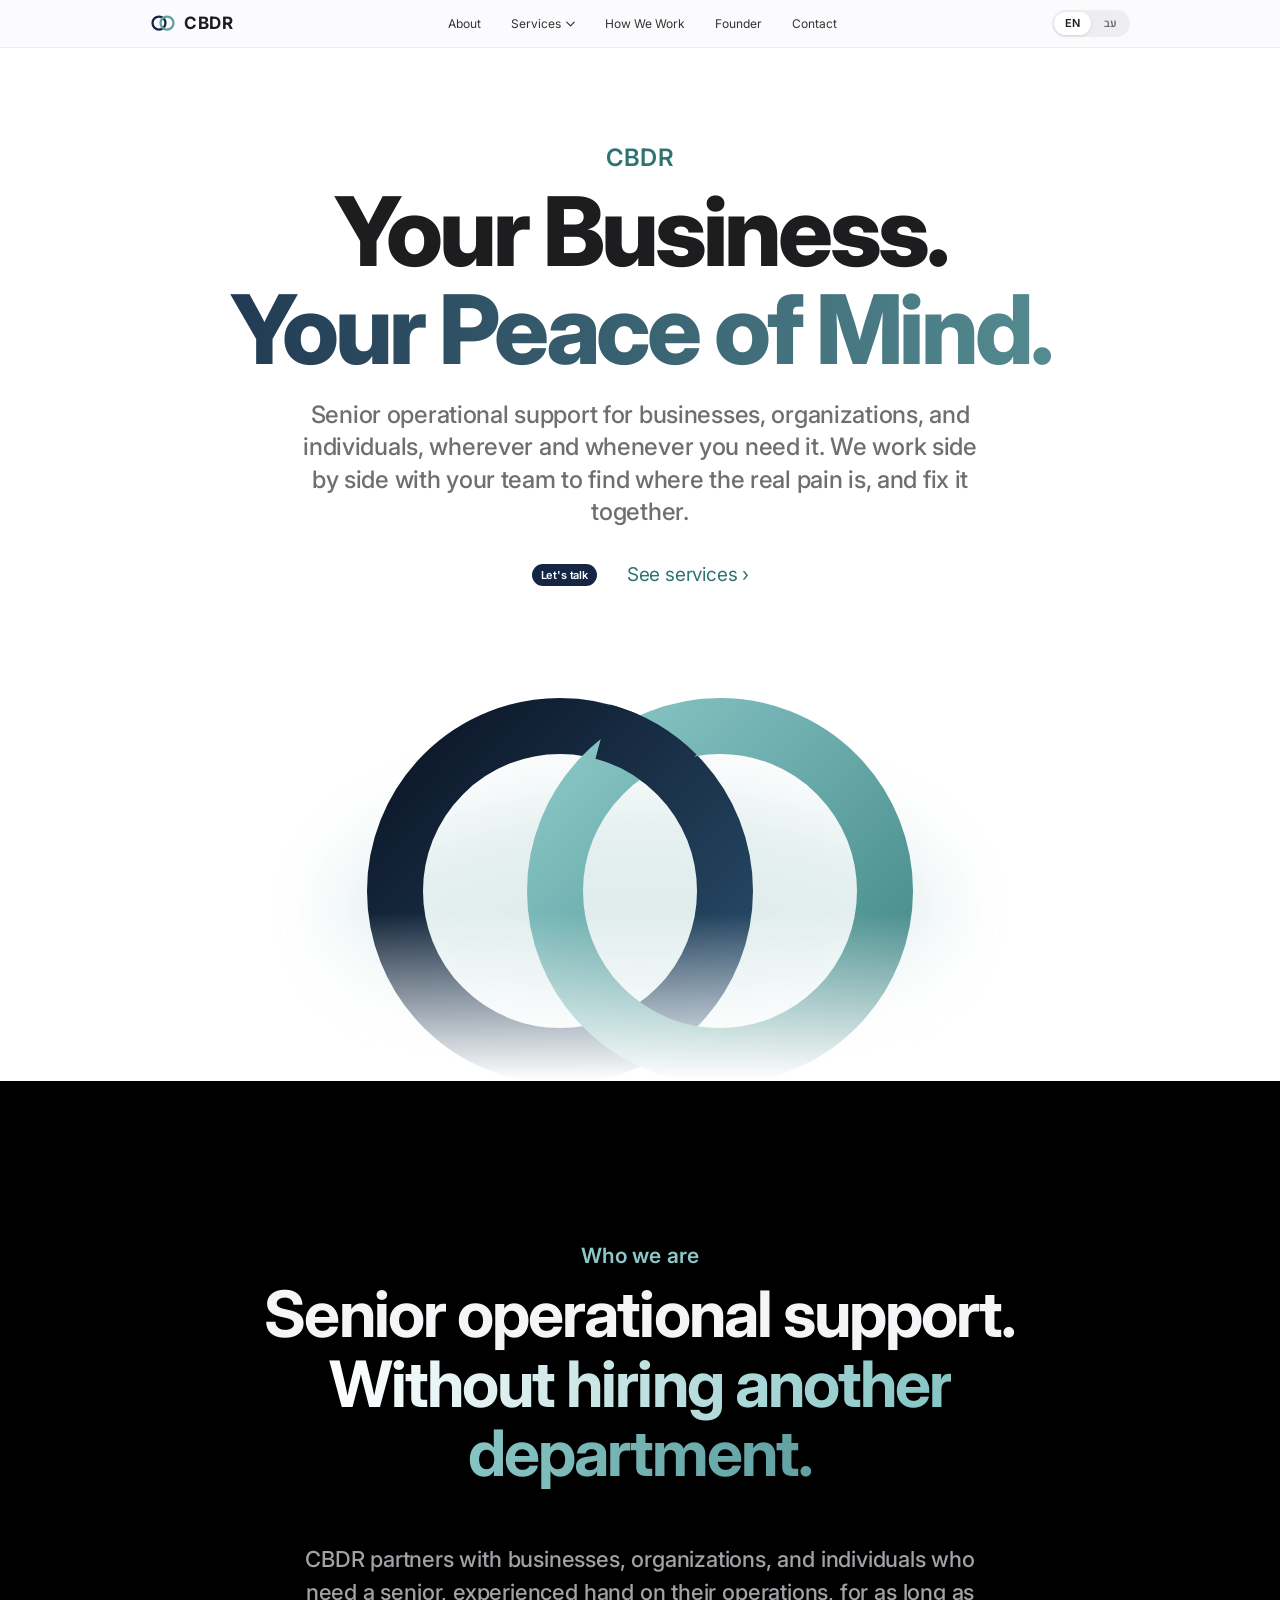
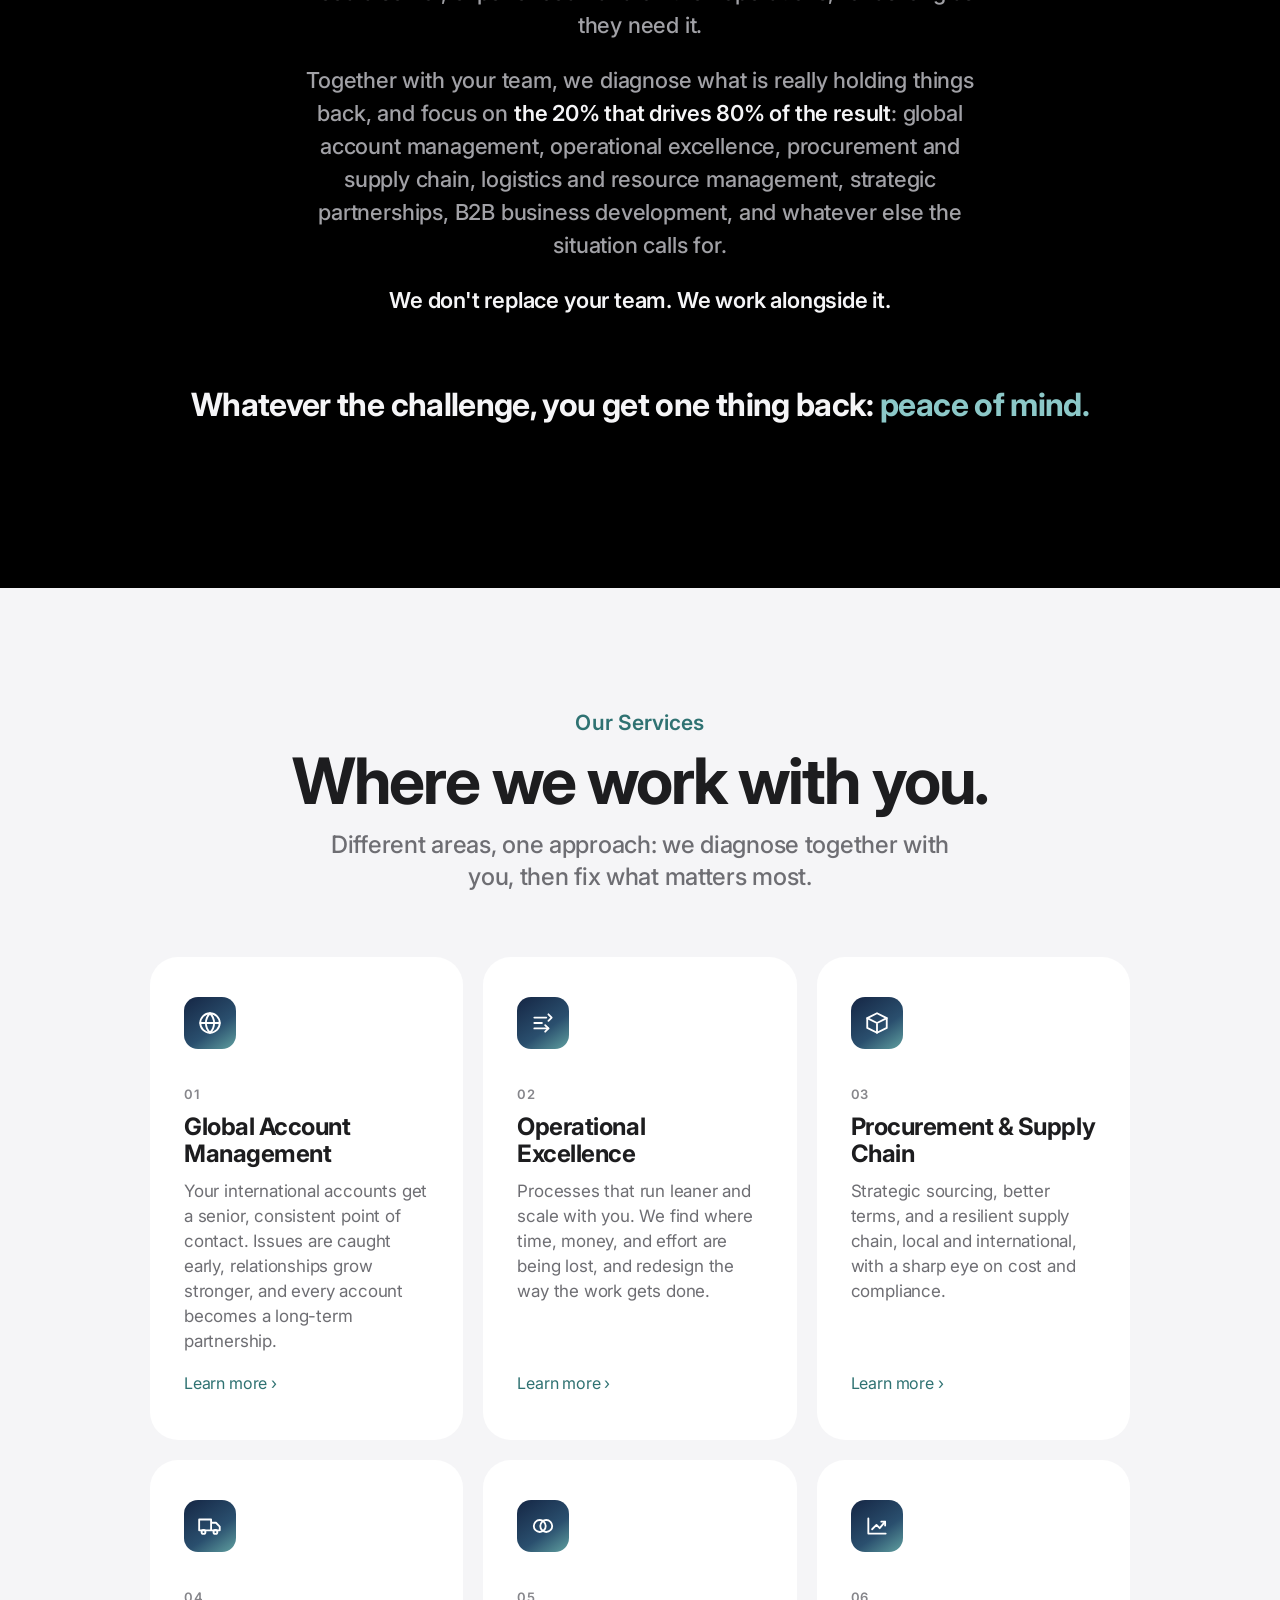
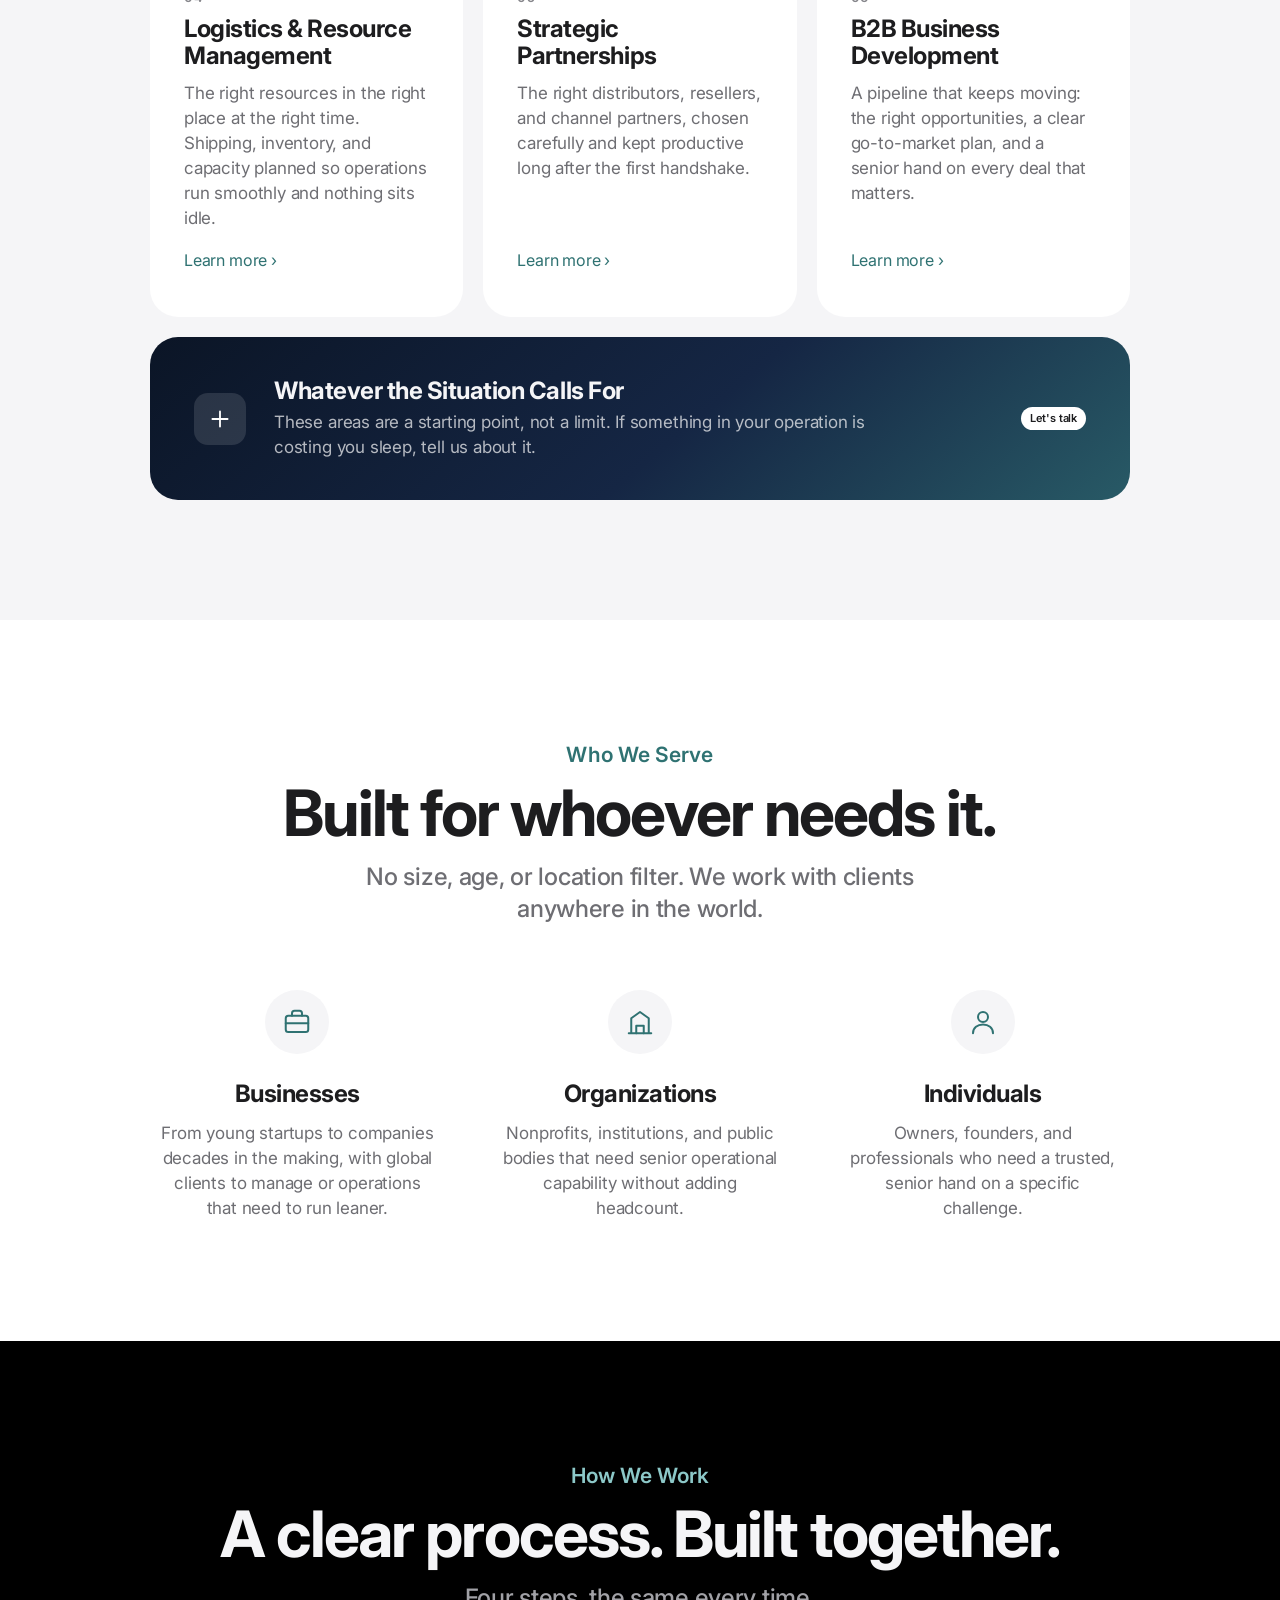
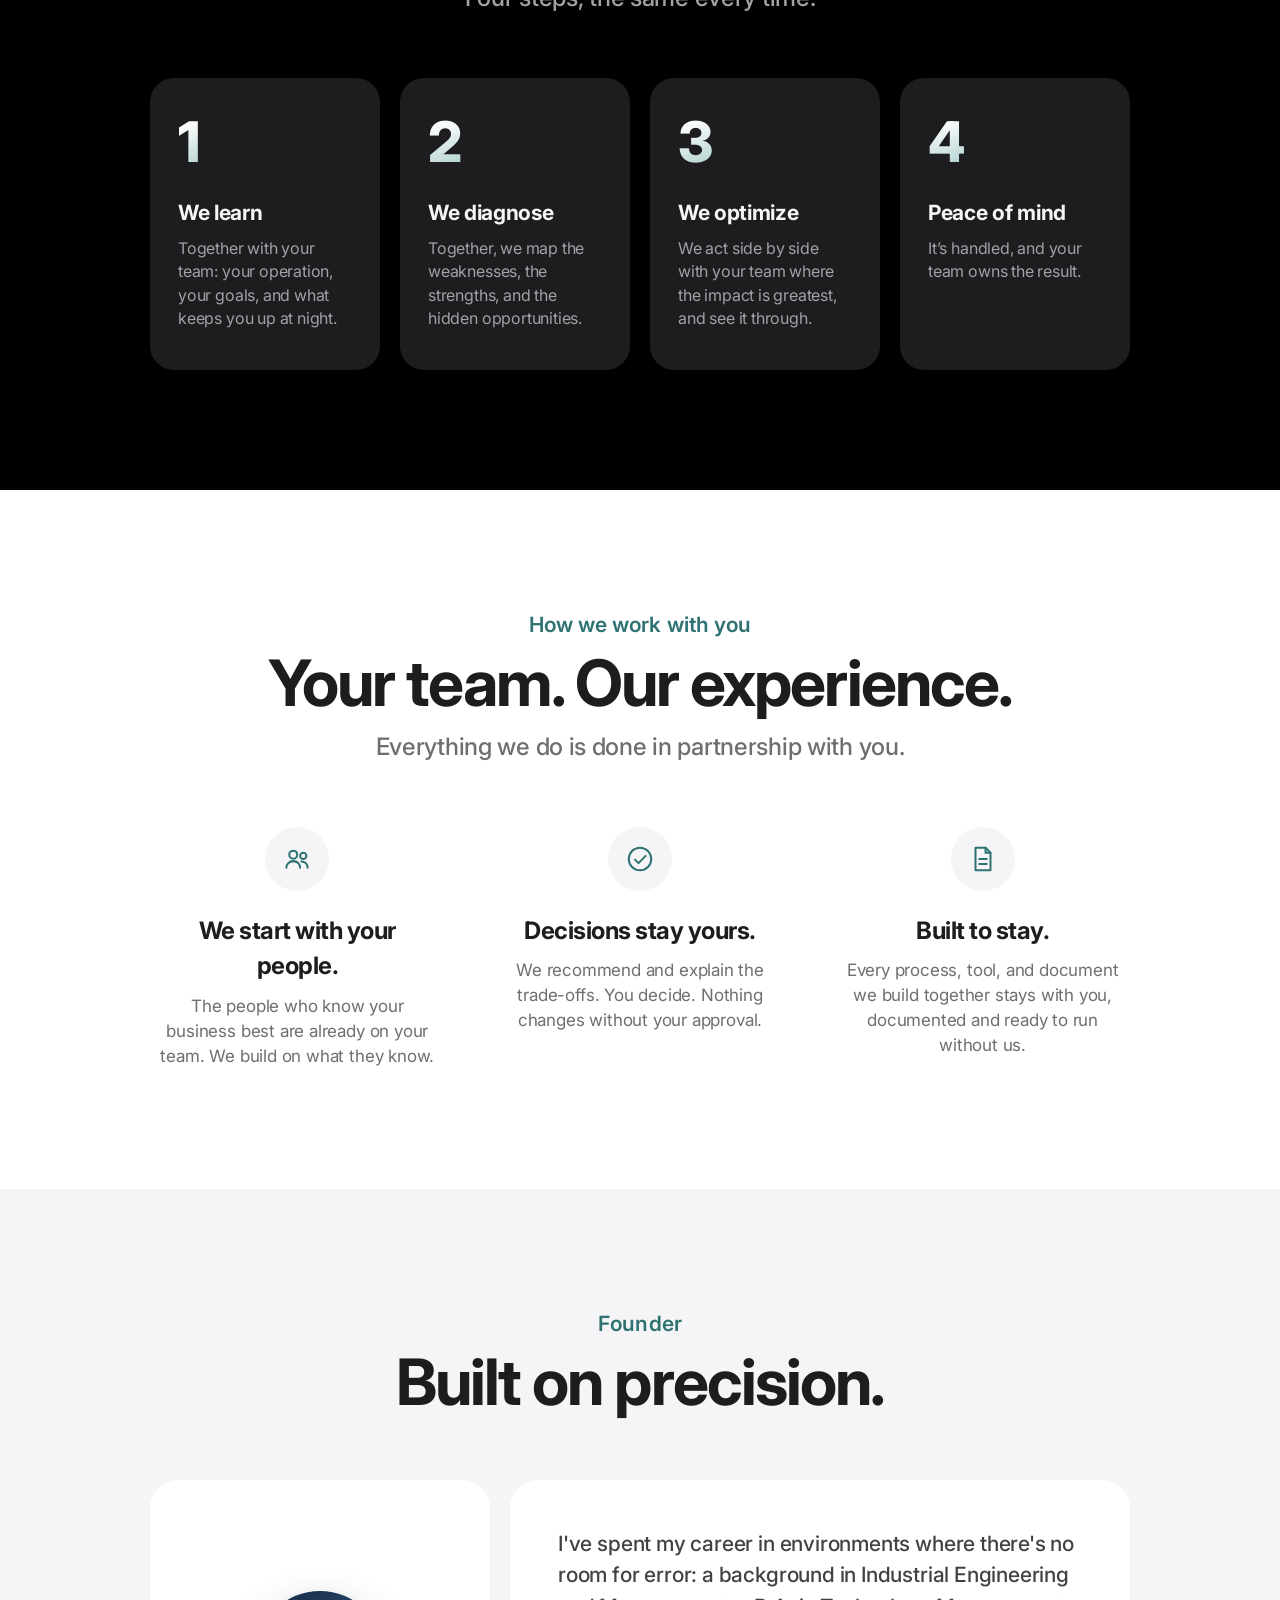
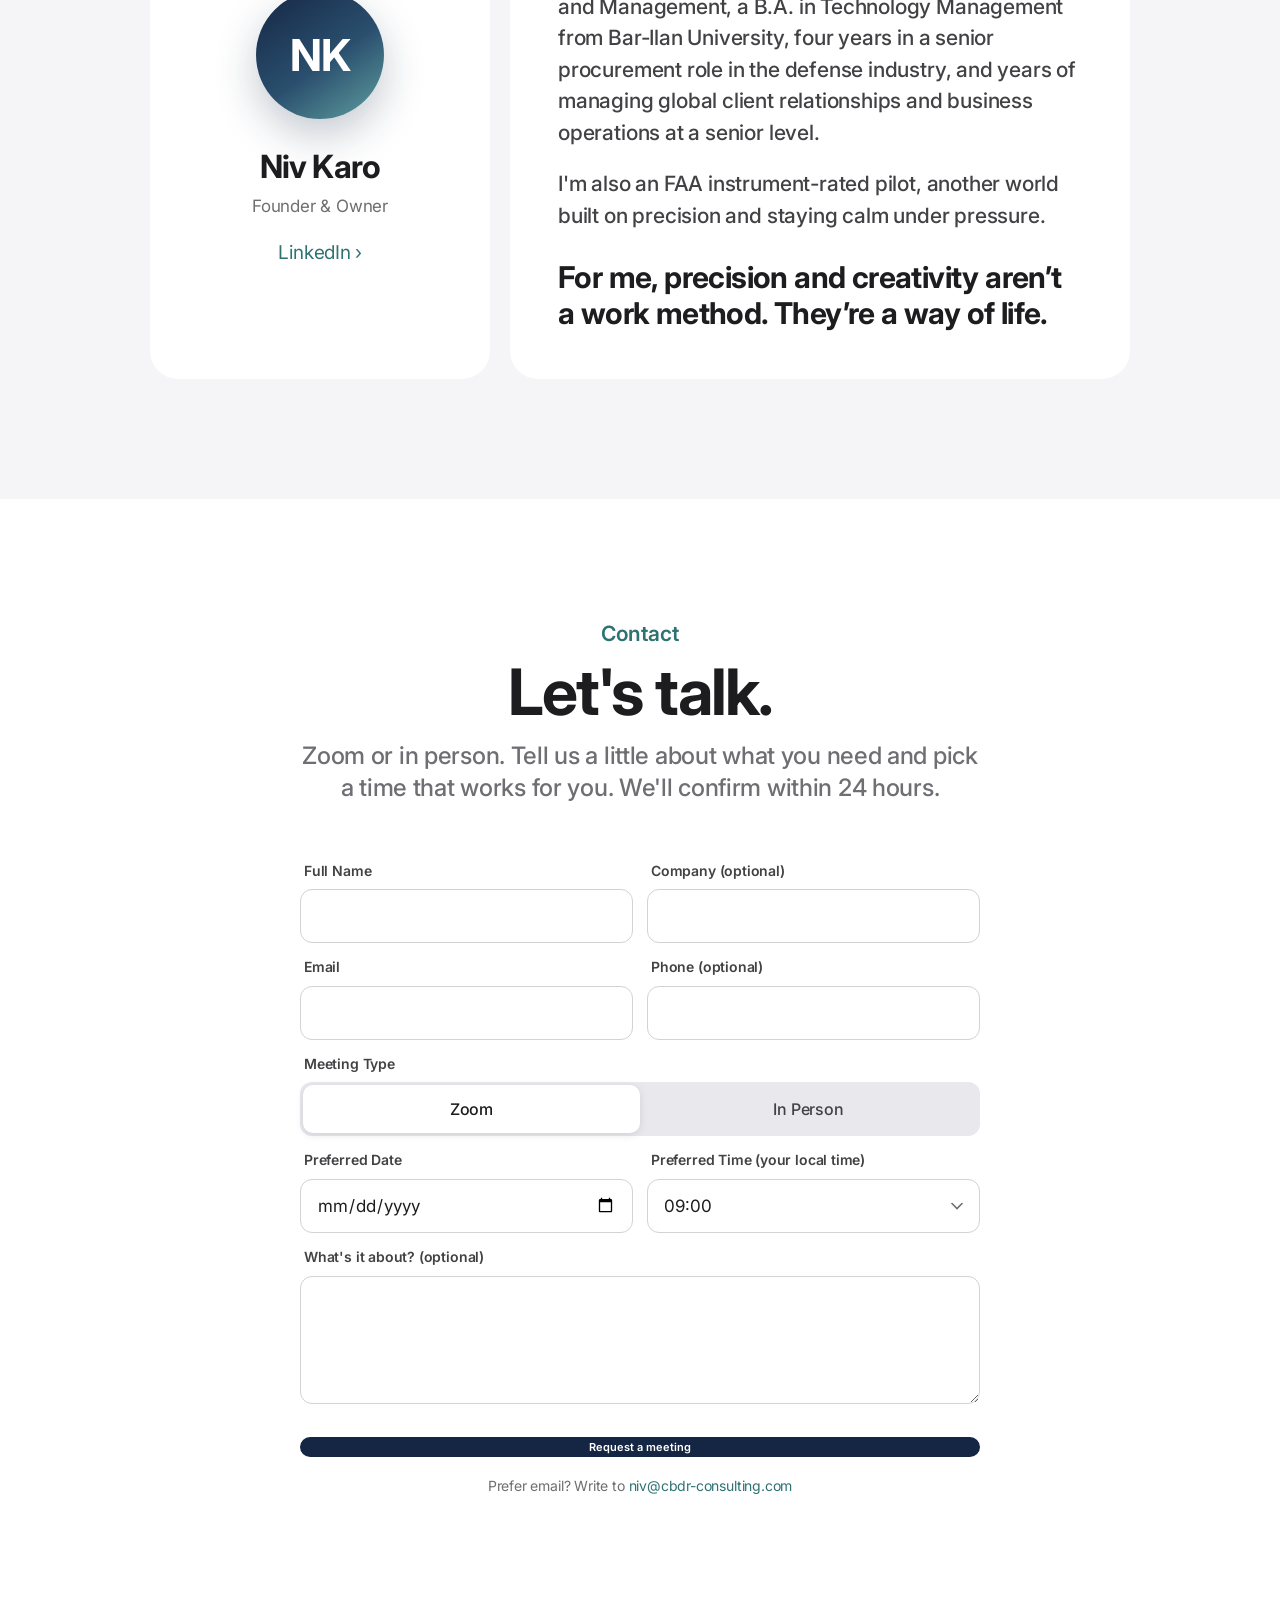
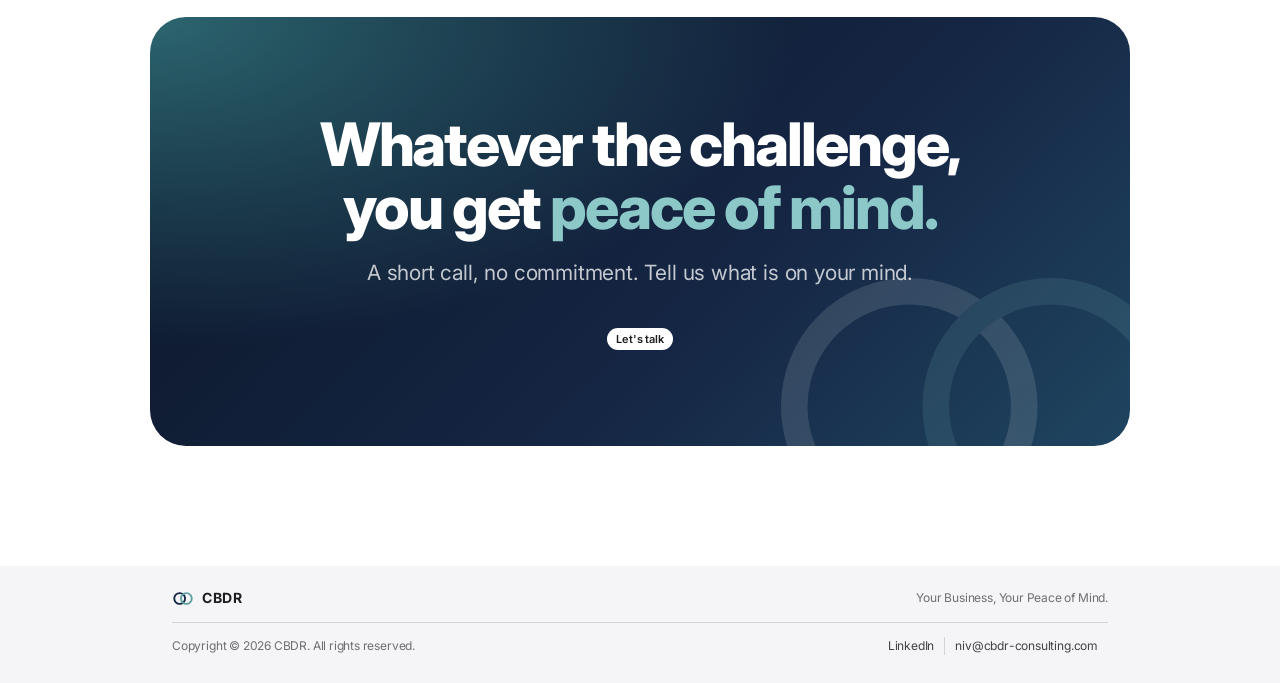
==== commit e808931e: "Emphasize partnership with clients" ====
--- a/index.html
+++ b/index.html
@@ -132,8 +132,8 @@
     <span class="t-he">העסק שלכם.<span class="l2 grad">השקט הנפשי שלכם.</span></span>
   </h1>
   <p class="subhead rv d2">
-    <span class="t-en">Senior operational support for businesses, organizations, and individuals, wherever and whenever you need it. We step in, find where the real pain is, and fix it.</span>
-    <span class="t-he">ליווי תפעולי בכיר לעסקים, לארגונים ולאנשים פרטיים, בכל מקום ובכל זמן שצריך. אנחנו נכנסים, מאתרים איפה הכאב האמיתי, ומטפלים בו.</span>
+    <span class="t-en">Senior operational support for businesses, organizations, and individuals, wherever and whenever you need it. We work side by side with your team to find where the real pain is, and fix it together.</span>
+    <span class="t-he">ליווי תפעולי בכיר לעסקים, לארגונים ולאנשים פרטיים, בכל מקום ובכל זמן שצריך. אנחנו עובדים כתף אל כתף עם הצוות שלכם, מאתרים איפה הכאב האמיתי, ומטפלים בו יחד.</span>
   </p>
   <div class="cta-row rv d3">
     <a href="#contact" class="pill"><span class="t-en">Let's talk</span><span class="t-he">בואו נדבר</span></a>
@@ -170,8 +170,12 @@
         <span class="t-he">CBDR מלווה עסקים, ארגונים ואנשים פרטיים שצריכים יד בכירה ומנוסה על הפעילות שלהם, לכמה זמן שצריך.</span>
       </p>
       <p>
-        <span class="t-en">We step in, diagnose what is really holding things back, and focus on <strong>the 20% that drives 80% of the result</strong>: global account management, operational excellence, procurement and supply chain, logistics and resource management, strategic partnerships, B2B business development, and whatever else the situation calls for.</span>
-        <span class="t-he">אנחנו נכנסים, מאבחנים מה באמת מעכב, ומתמקדים <strong>ב-20% שמייצרים 80% מהתוצאה</strong>: ניהול תיקי לקוחות גלובליים, מצוינות תפעולית, רכש ושרשרת אספקה, ניהול לוגיסטיקה ומשאבים, שותפויות אסטרטגיות, פיתוח עסקי B2B, וכל דבר אחר שהמצב דורש.</span>
+        <span class="t-en">Together with your team, we diagnose what is really holding things back, and focus on <strong>the 20% that drives 80% of the result</strong>: global account management, operational excellence, procurement and supply chain, logistics and resource management, strategic partnerships, B2B business development, and whatever else the situation calls for.</span>
+        <span class="t-he">יחד עם הצוות שלכם, אנחנו מאבחנים מה באמת מעכב, ומתמקדים <strong>ב-20% שמייצרים 80% מהתוצאה</strong>: ניהול תיקי לקוחות גלובליים, מצוינות תפעולית, רכש ושרשרת אספקה, ניהול לוגיסטיקה ומשאבים, שותפויות אסטרטגיות, פיתוח עסקי B2B, וכל דבר אחר שהמצב דורש.</span>
+      </p>
+      <p>
+        <span class="t-en"><strong>We don't replace your team. We work alongside it.</strong></span>
+        <span class="t-he"><strong>אנחנו לא מחליפים את הצוות שלכם. אנחנו עובדים לצידו.</strong></span>
       </p>
     </div>
     <p class="closer rv">
@@ -186,8 +190,8 @@
   <div class="inner">
     <div class="head-block center">
       <p class="eyebrow rv"><span class="t-en">Our Services</span><span class="t-he">השירותים שלנו</span></p>
-      <h2 class="headline rv d1"><span class="t-en">Where we step in.</span><span class="t-he">איפה אנחנו נכנסים.</span></h2>
-      <p class="subhead rv d2"><span class="t-en">Different areas, one approach: we diagnose first, then fix what matters most.</span><span class="t-he">תחומים שונים, גישה אחת: קודם מאבחנים, ואז מטפלים במה שהכי חשוב.</span></p>
+      <h2 class="headline rv d1"><span class="t-en">Where we work with you.</span><span class="t-he">איפה אנחנו עובדים איתכם.</span></h2>
+      <p class="subhead rv d2"><span class="t-en">Different areas, one approach: we diagnose together with you, then fix what matters most.</span><span class="t-he">תחומים שונים, גישה אחת: מאבחנים יחד איתכם, ואז מטפלים במה שהכי חשוב.</span></p>
     </div>
 
     <div class="bento">
@@ -278,29 +282,57 @@
   <div class="inner">
     <div class="head-block center">
       <p class="eyebrow rv"><span class="t-en">How We Work</span><span class="t-he">איך אנחנו עובדים</span></p>
-      <h2 class="headline rv d1"><span class="t-en">A clear process.</span><span class="t-he">תהליך ברור.</span></h2>
+      <h2 class="headline rv d1"><span class="t-en">A clear process. Built together.</span><span class="t-he">תהליך ברור. שנבנה ביחד.</span></h2>
       <p class="subhead rv d2"><span class="t-en">Four steps, the same every time.</span><span class="t-he">ארבעה שלבים, אותו דבר בכל פעם.</span></p>
     </div>
     <div class="steps">
       <div class="step rv">
         <div class="n">1</div>
         <h3><span class="t-en">We learn</span><span class="t-he">לומדים</span></h3>
-        <p><span class="t-en">Your operation, your goals, and what is keeping you up at night.</span><span class="t-he">את הפעילות, את היעדים, ואת מה שמטריד אתכם.</span></p>
+        <p><span class="t-en">Together with your team: your operation, your goals, and what keeps you up at night.</span><span class="t-he">יחד עם הצוות שלכם: הפעילות, היעדים, ומה שמטריד אתכם.</span></p>
       </div>
       <div class="step rv d1">
         <div class="n">2</div>
         <h3><span class="t-en">We diagnose</span><span class="t-he">מאבחנים</span></h3>
-        <p><span class="t-en">We map the weaknesses, the strengths, and the hidden opportunities.</span><span class="t-he">ממפים את החולשות, החוזקות וההזדמנויות החבויות.</span></p>
+        <p><span class="t-en">Together, we map the weaknesses, the strengths, and the hidden opportunities.</span><span class="t-he">יחד ממפים את החולשות, החוזקות וההזדמנויות החבויות.</span></p>
       </div>
       <div class="step rv d2">
         <div class="n">3</div>
         <h3><span class="t-en">We optimize</span><span class="t-he">מייעלים</span></h3>
-        <p><span class="t-en">We act where the impact is greatest, and see it through.</span><span class="t-he">פועלים במקום שבו ההשפעה הכי גדולה, ומביאים את זה עד הסוף.</span></p>
+        <p><span class="t-en">We act side by side with your team where the impact is greatest, and see it through.</span><span class="t-he">פועלים כתף אל כתף עם הצוות שלכם במקום שבו ההשפעה הכי גדולה, ומביאים את זה עד הסוף.</span></p>
       </div>
       <div class="step rv d3">
         <div class="n">4</div>
         <h3><span class="t-en">Peace of mind</span><span class="t-he">שקט נפשי</span></h3>
-        <p><span class="t-en">It is handled. You get back to what matters.</span><span class="t-he">זה מטופל. אתם חוזרים למה שחשוב.</span></p>
+        <p><span class="t-en">It&rsquo;s handled, and your team owns the result.</span><span class="t-he">זה מטופל, והתוצאה נשארת אצל הצוות שלכם.</span></p>
+      </div>
+    </div>
+  </div>
+</section>
+
+<!-- WITH YOU -->
+<section class="section" id="with-you">
+  <div class="inner">
+    <div class="head-block center">
+      <p class="eyebrow rv"><span class="t-en">How we work with you</span><span class="t-he">איך אנחנו עובדים איתכם</span></p>
+      <h2 class="headline rv d1"><span class="t-en">Your team. Our experience.</span><span class="t-he">הצוות שלכם. הניסיון שלנו.</span></h2>
+      <p class="subhead rv d2"><span class="t-en">Everything we do is done in partnership with you.</span><span class="t-he">כל מה שאנחנו עושים, נעשה בשיתוף פעולה איתכם.</span></p>
+    </div>
+    <div class="who">
+      <div class="who-item rv">
+        <div class="who-icon"><svg viewBox="0 0 24 24"><circle cx="9" cy="8.5" r="3.2"/><path d="M3.5 19c0-3.2 2.5-5.3 5.5-5.3s5.5 2.1 5.5 5.3"/><circle cx="17" cy="9.5" r="2.5"/><path d="M15.5 14c2.8.1 5 1.9 5 5"/></svg></div>
+        <h3><span class="t-en">We start with your people.</span><span class="t-he">מתחילים מהאנשים שלכם.</span></h3>
+        <p><span class="t-en">The people who know your business best are already on your team. We build on what they know.</span><span class="t-he">מי שמכיר את העסק הכי טוב כבר נמצא בצוות שלכם. אנחנו בונים על הידע שלהם.</span></p>
+      </div>
+      <div class="who-item rv d1">
+        <div class="who-icon"><svg viewBox="0 0 24 24"><circle cx="12" cy="12" r="9"/><path d="M8 12.5l2.8 2.8L16.5 9.5"/></svg></div>
+        <h3><span class="t-en">Decisions stay yours.</span><span class="t-he">ההחלטות נשארות אצלכם.</span></h3>
+        <p><span class="t-en">We recommend and explain the trade-offs. You decide. Nothing changes without your approval.</span><span class="t-he">אנחנו ממליצים ומסבירים את השיקולים. אתם מחליטים. שום דבר לא משתנה בלי האישור שלכם.</span></p>
+      </div>
+      <div class="who-item rv d2">
+        <div class="who-icon"><svg viewBox="0 0 24 24"><path d="M6 3h8l4 4v14H6z"/><path d="M14 3v4h4M9 12h6M9 16h6"/></svg></div>
+        <h3><span class="t-en">Built to stay.</span><span class="t-he">נבנה כדי להישאר.</span></h3>
+        <p><span class="t-en">Every process, tool, and document we build together stays with you, documented and ready to run without us.</span><span class="t-he">כל תהליך, כלי ומסמך שאנחנו בונים יחד נשאר אצלכם, מתועד ומוכן לעבוד גם בלעדינו.</span></p>
       </div>
     </div>
   </div>
